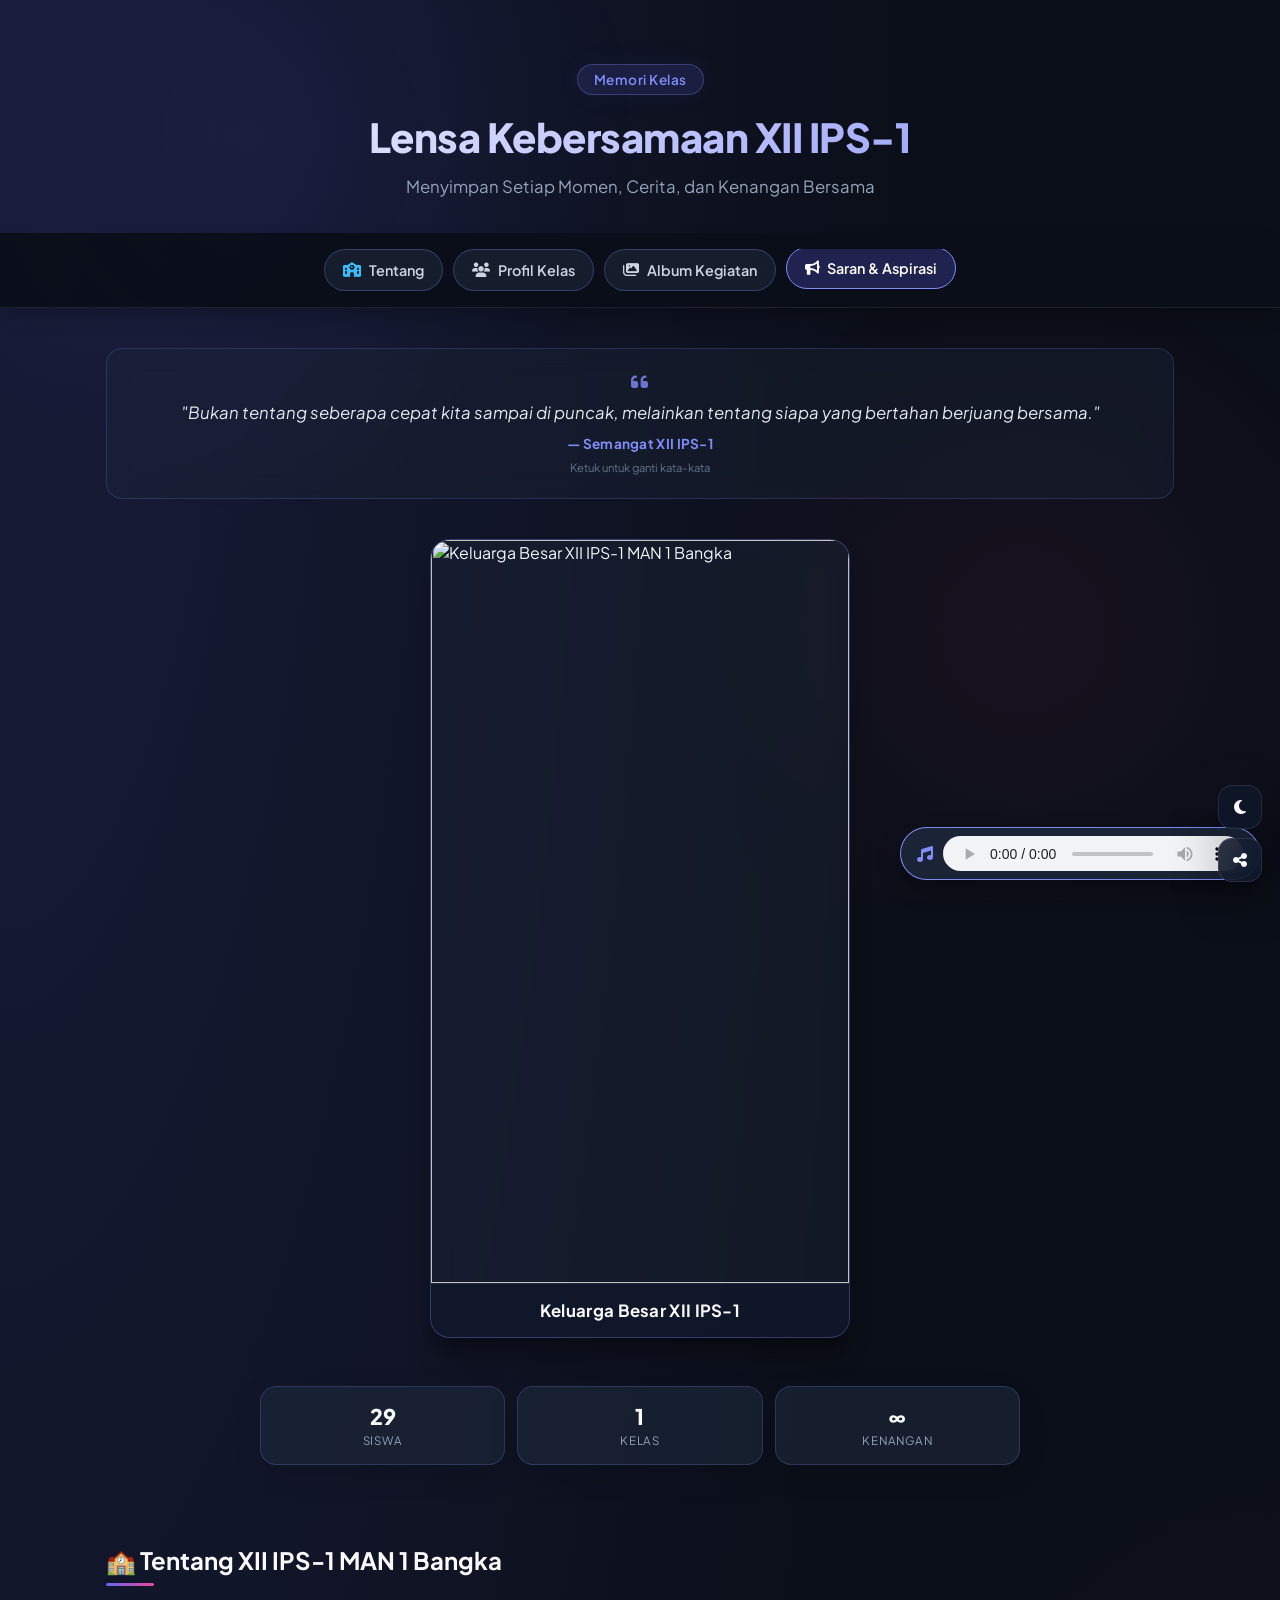
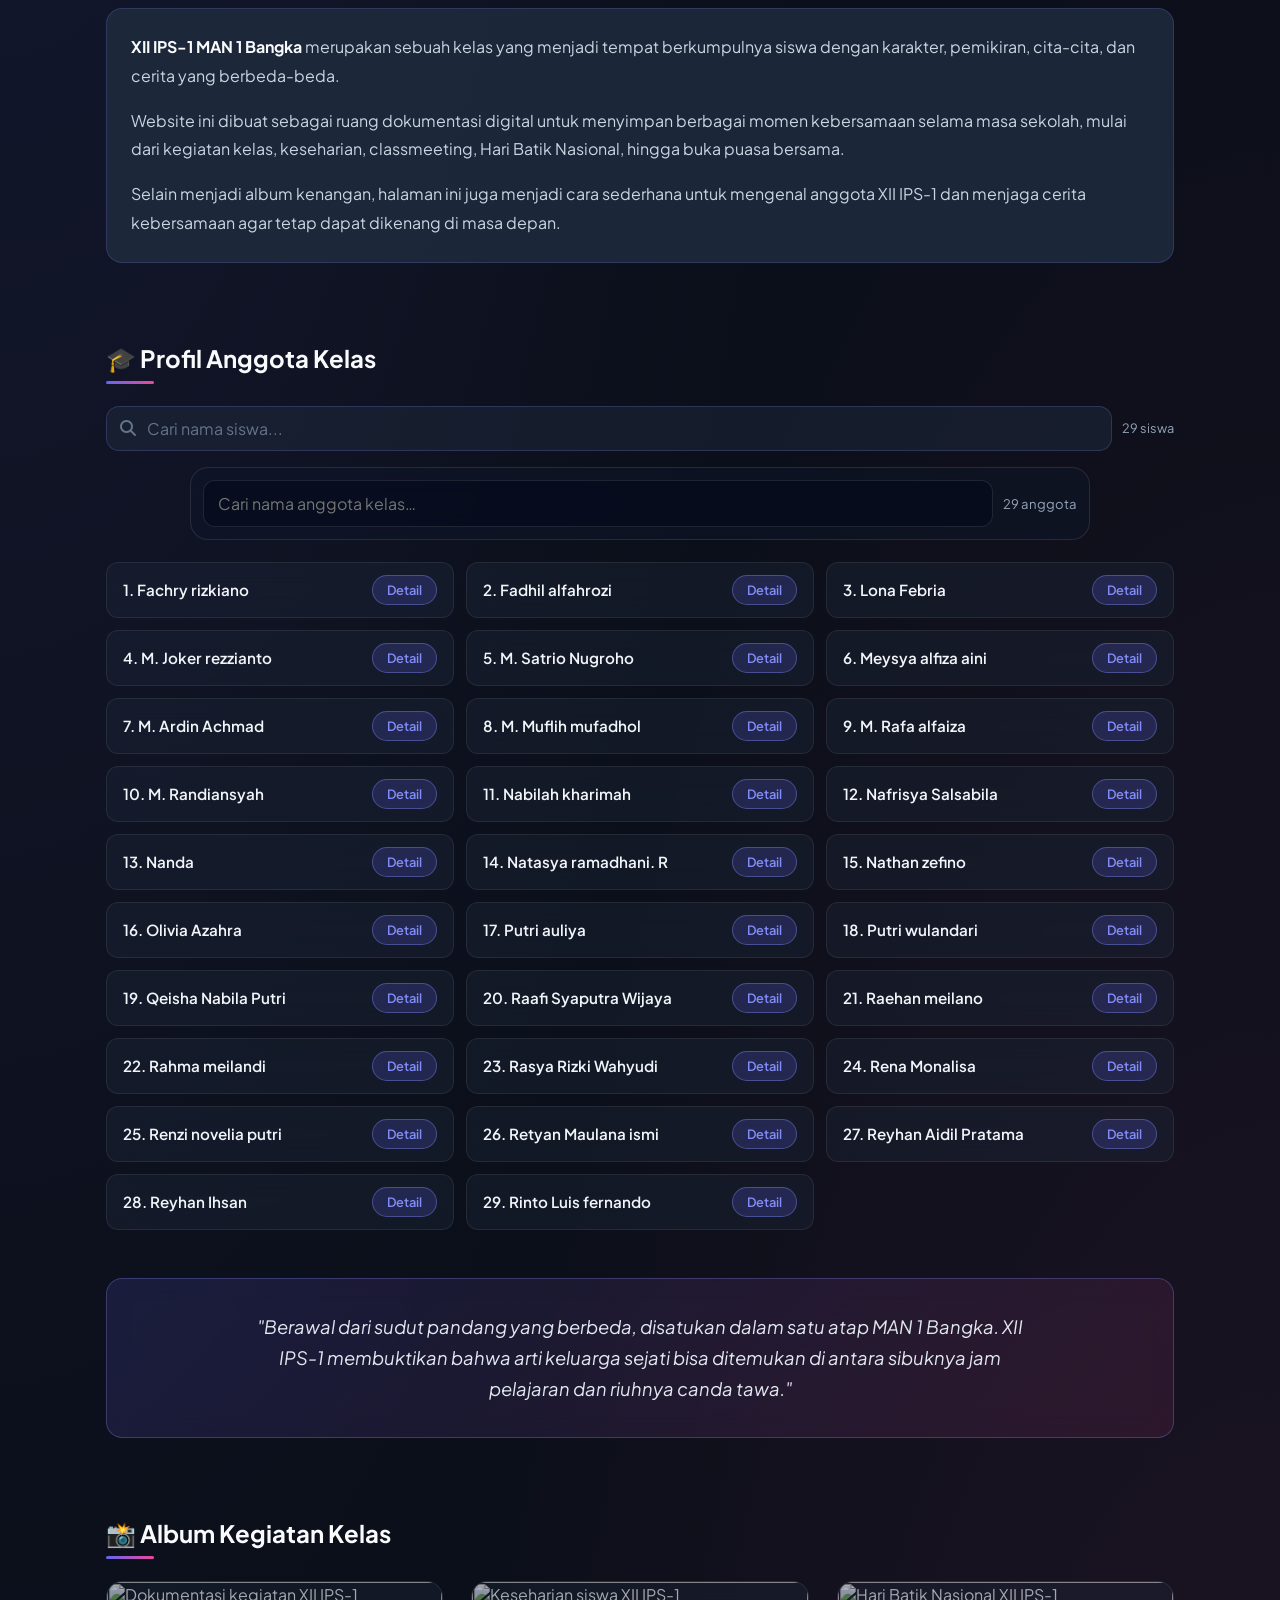
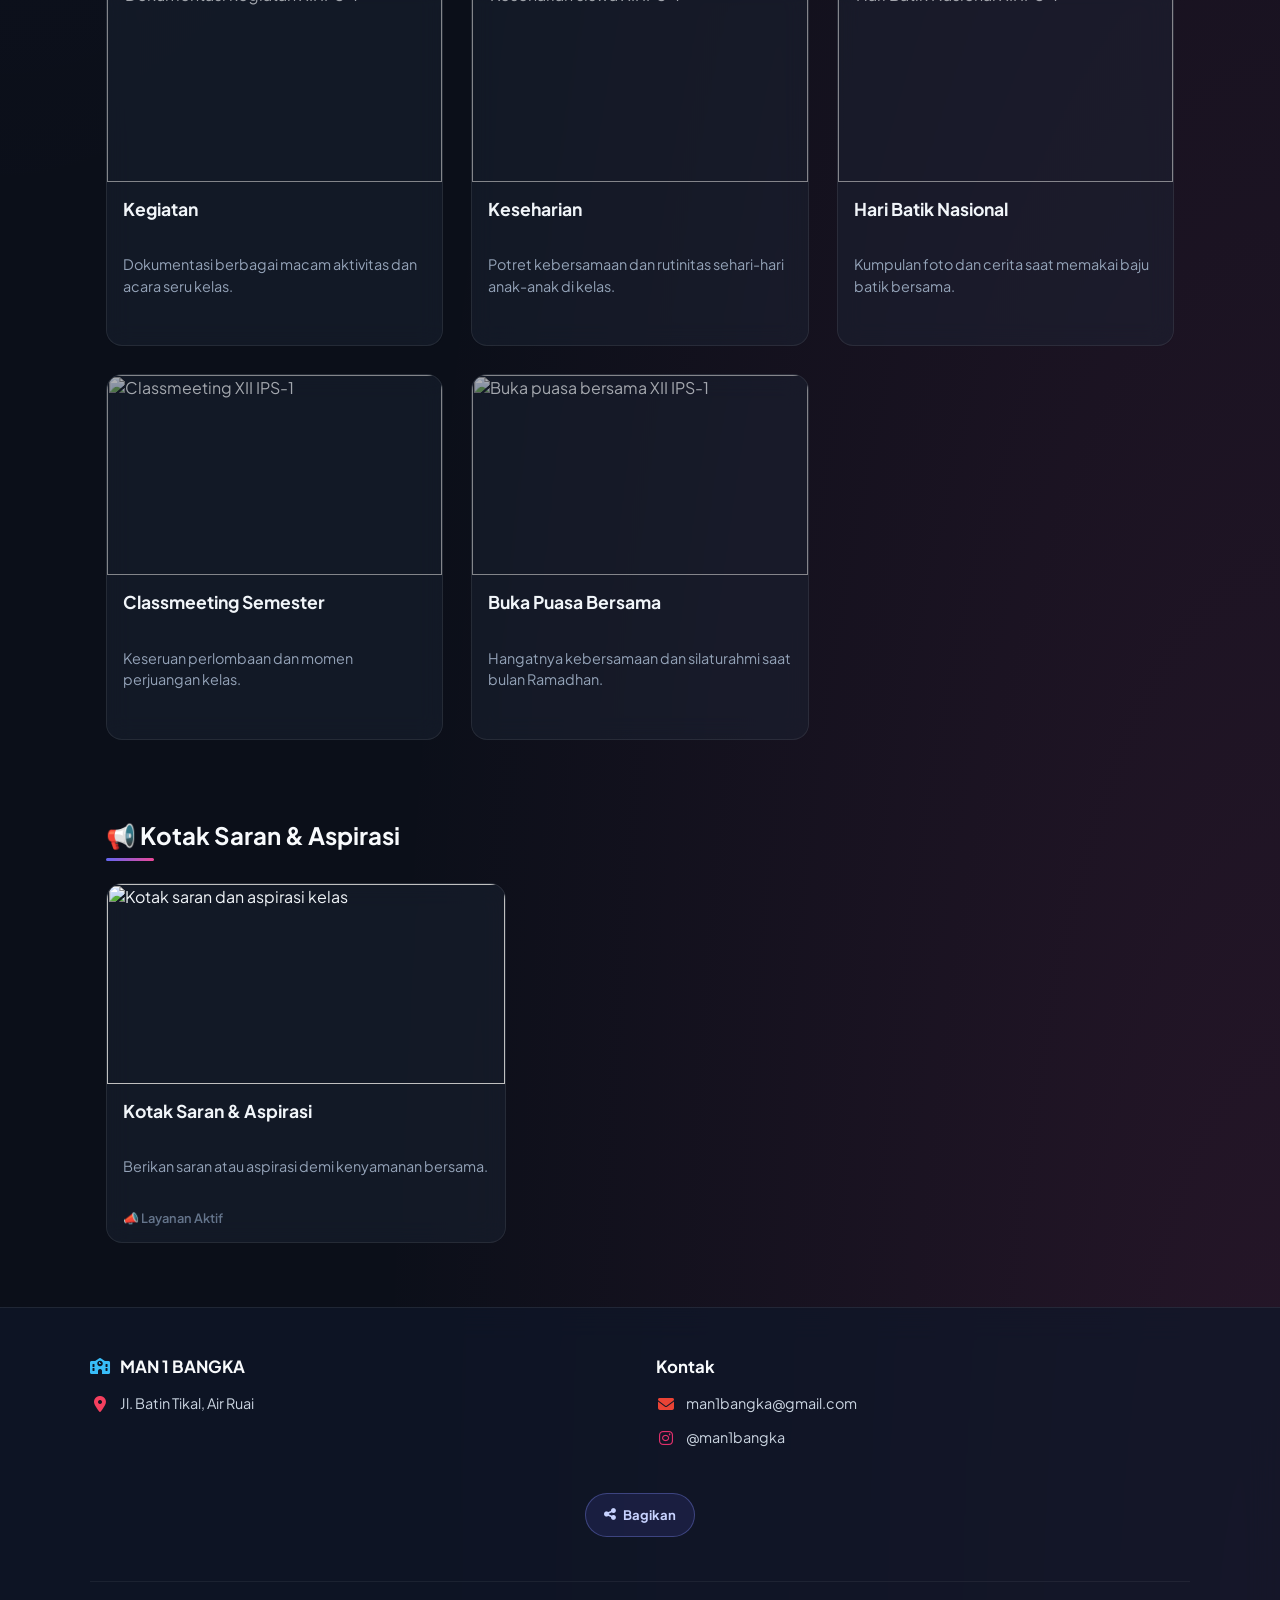
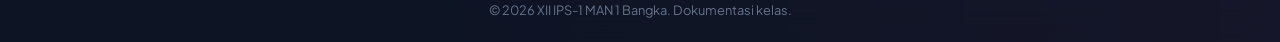
==== index.html @ c02798ed "Add files via upload" ====
<html lang="id">
<head>
    <meta charset="UTF-8">

    <meta name="viewport" content="width=device-width, initial-scale=1.0">

  
<meta name="theme-color" content="#08090d">

    <title>XII IPS-1 MAN 1 Bangka — Lensa Kebersamaan</title>

    <meta name="description" content="Website dokumentasi dan kenangan XII IPS-1 MAN 1 Bangka. Lihat profil anggota kelas, album kegiatan, keseharian, classmeeting, Hari Batik, dan buka bersama.">

    <meta name="robots" content="index, follow, max-image-preview:large, max-snippet:-1, max-video-preview:-1">

    <meta name="theme-color" content="#0b0f19">

    <link rel="canonical" href="https://personlabs.github.io/website-kelas/">

    <!-- Favicon -->
    <link rel="icon" type="image/png" href="favicon.png">

    <!-- Open Graph -->
    <meta property="og:type" content="website">
    <meta property="og:title" content="XII IPS-1 MAN 1 Bangka — Lensa Kebersamaan">
    <meta property="og:description" content="Dokumentasi, profil anggota, kegiatan, dan kenangan XII IPS-1 MAN 1 Bangka.">
    <meta property="og:url" content="https://personlabs.github.io/website-kelas/">
    <meta property="og:image" content="https://personlabs.github.io/website-kelas/keluarga-besar.jpg">
    <meta property="og:image:alt" content="Keluarga Besar XII IPS-1 MAN 1 Bangka">
    <meta property="og:site_name" content="XII IPS-1 MAN 1 Bangka">

    <!-- Twitter / X -->
    <meta name="twitter:card" content="summary_large_image">
    <meta name="twitter:title" content="XII IPS-1 MAN 1 Bangka — Lensa Kebersamaan">
    <meta name="twitter:description" content="Dokumentasi dan kenangan XII IPS-1 MAN 1 Bangka.">
    <meta name="twitter:image" content="https://personlabs.github.io/website-kelas/keluarga-besar.jpg">

    <!-- Google tag (gtag.js) -->
    <script async src="https://www.googletagmanager.com/gtag/js?id=G-8KN5GQ9D0R"></script>
    <script>
        window.dataLayer = window.dataLayer || [];

        function gtag() {
            dataLayer.push(arguments);
        }

        gtag('js', new Date());
        gtag('config', 'G-8KN5GQ9D0R');
    </script>

    <!-- Font -->
    <link rel="preconnect" href="https://fonts.googleapis.com">
    <link rel="preconnect" href="https://fonts.gstatic.com" crossorigin>

    <link
        href="https://fonts.googleapis.com/css2?family=Plus+Jakarta+Sans:wght@400;600;700;800&display=swap"
        rel="stylesheet"
    >

    <!-- Font Awesome -->
    <link
        rel="stylesheet"
        href="https://cdnjs.cloudflare.com/ajax/libs/font-awesome/6.5.1/css/all.min.css"
    >

    <!-- Structured Data -->
    <script type="application/ld+json">
    {
        "@context": "https://schema.org",
        "@type": "WebSite",
        "name": "XII IPS-1 MAN 1 Bangka — Lensa Kebersamaan",
        "url": "https://personlabs.github.io/website-kelas/",
        "description": "Website dokumentasi dan kenangan XII IPS-1 MAN 1 Bangka."
    }
    </script>

    <style>
        /* =========================================================
           RESET
        ========================================================= */

        *,
        *::before,
        *::after {
            box-sizing: border-box;
            margin: 0;
            padding: 0;
        }

        html {
            scroll-behavior: smooth;
        }

        body {
            font-family: "Plus Jakarta Sans", sans-serif;
            background-color: #0b0f19;
            color: #f1f5f9;
            min-height: 100vh;
            display: flex;
            flex-direction: column;

            background-image:
                radial-gradient(
                    at 0% 0%,
                    rgba(99, 102, 241, 0.15) 0px,
                    transparent 50%
                ),
                radial-gradient(
                    at 100% 100%,
                    rgba(236, 72, 153, 0.12) 0px,
                    transparent 50%
                );

     
        }

        body.modal-open {
            overflow: hidden;
        }

        button,
        input,
        textarea,
        select {
            font: inherit;
        }

        button {
            -webkit-tap-highlight-color: transparent;
        }

        img {
            max-width: 100%;
        }

        section,
        #profil,
        #tentang,
        #album,
        #pengaduan {
            scroll-margin-top: 110px;
        }

        /* =========================================================
           ANIMATION
        ========================================================= */

        @keyframes pageFadeIn {
            from {
                opacity: 0;
                transform: translateY(-10px);
            }

            to {
                opacity: 1;
                transform: translateY(0);
            }
        }

        /* =========================================================
           HEADER
        ========================================================= */

        header {
            text-align: center;
            padding: 4rem 1.5rem 2rem;
            position: relative;

            animation:
                pageFadeIn 1s cubic-bezier(0.16, 1, 0.3, 1)
                forwards;
        }

        .header-tag {
            display: inline-block;
            padding: 6px 16px;

            background: rgba(99, 102, 241, 0.15);
            border: 1px solid rgba(129, 140, 248, 0.3);

            color: #818cf8;
            border-radius: 20px;

            font-size: 0.85rem;
            font-weight: 600;

            margin-bottom: 1rem;
            letter-spacing: 0.5px;
        }

        header h1 {
            font-size: clamp(1.8rem, 6vw, 2.5rem);
            font-weight: 800;

            background:
                linear-gradient(
                    135deg,
                    #ffffff 0%,
                    #818cf8 100%
                );

            background-clip: text;
            -webkit-background-clip: text;
            -webkit-text-fill-color: transparent;

            margin-bottom: 0.75rem;
            letter-spacing: -0.5px;
        }

        header p {
            color: #94a3b8;
            font-size: 1.05rem;

            max-width: 600px;
            margin: 0 auto;

            line-height: 1.6;
        }

        /* =========================================================
           NAVIGATION
        ========================================================= */

        .sticky-nav-wrapper {
            position: sticky;
            top: 0;
            z-index: 100;

            background: rgba(11, 15, 25, 0.97);

            padding: 1rem;

            border-bottom:
                1px solid rgba(255, 255, 255, 0.08);

            box-shadow:
                0 10px 20px -5px rgba(0, 0, 0, 0.3);

            margin-bottom: 2.5rem;
        }

        .nav-inner {
            max-width: 1100px;
            margin: 0 auto;

            display: flex;
            justify-content: center;
        }

        .quick-nav {
            display: flex;
            justify-content: center;
            gap: 10px;
            flex-wrap: wrap;
        }

        .nav-pill {
            background: rgba(30, 41, 59, 0.6);

            border:
                1px solid rgba(129, 140, 248, 0.3);

            color: #cbd5e1;

            padding: 8px 18px;

            border-radius: 25px;

            font-size: 0.9rem;
            font-weight: 600;

            text-decoration: none;

            backdrop-filter: blur(10px);

            transition:
                background 0.3s ease,
                border-color 0.3s ease,
                color 0.3s ease,
                transform 0.3s ease;

            display: inline-flex;
            align-items: center;
            gap: 8px;

            cursor: pointer;
        }

        .nav-pill:hover,
        .nav-pill.active {
            background: rgba(99, 102, 241, 0.25);
            border-color: #818cf8;
            color: #ffffff;
            transform: translateY(-2px);
        }

      /* =========================================================
           MAIN
        ========================================================= */

        .container {
            max-width: 1100px;
            margin: 0 auto;

            padding:
                0 1rem 4rem;

            flex-grow: 1;
            width: 100%;
        }

        /* =========================================================
           QUOTE
        ========================================================= */

        .quote-container {
            width: 100%;

            margin:
                0 auto 2.5rem;

            padding:
                1.5rem 2rem;

            background:
                rgba(30, 41, 59, 0.35);

            border:
                1px solid rgba(129, 140, 248, 0.2);

            border-radius: 16px;

            backdrop-filter: blur(12px);

            text-align: center;

            position: relative;

            cursor: pointer;

            user-select: none;

            transition:
                border-color 0.3s ease,
                background 0.3s ease;

            animation:
                pageFadeIn 1.2s
                cubic-bezier(0.16, 1, 0.3, 1)
                forwards;

            color: inherit;

            appearance: none;
            -webkit-appearance: none;

            font-family: inherit;
        }

        .quote-container:hover {
            border-color:
                rgba(129, 140, 248, 0.5);

            background:
                rgba(30, 41, 59, 0.5);
        }

        .quote-container:focus-visible {
            outline:
                2px solid #818cf8;

            outline-offset: 4px;
        }

        .quote-icon {
            color: #818cf8;
            font-size: 1.2rem;
            margin-bottom: 0.5rem;
            opacity: 0.8;
        }

        .quote-text {
            font-size: 1.05rem;
            font-style: italic;
            color: #e2e8f0;

            line-height: 1.6;

            margin-bottom: 0.5rem;

            transition: opacity 0.3s ease;
            opacity: 1;
        }

        .quote-author {
            font-size: 0.85rem;
            font-weight: 700;

            color: #818cf8;

            letter-spacing: 0.3px;

            transition: opacity 0.3s ease;
            opacity: 1;
        }

        .quote-hint {
            font-size: 0.7rem;
            color: #64748b;

            margin-top: 0.5rem;
            display: block;
        }

        /* =========================================================
           HERO PHOTO
        ========================================================= */

        .hero-photo-section {
            max-width: 420px;

            margin:
                0 auto 3rem;

            background:
                rgba(30, 41, 59, 0.4);

            border:
                1px solid rgba(129, 140, 248, 0.3);

            border-radius: 20px;

            overflow: hidden;

            backdrop-filter: blur(12px);

            box-shadow:
                0 20px 25px -5px
                rgba(0, 0, 0, 0.4);

            animation:
                pageFadeIn 1.3s
                cubic-bezier(0.16, 1, 0.3, 1)
                forwards;
        }

        .hero-photo-wrapper {
            width: 100%;
            aspect-ratio: 9 / 16;

            position: relative;
            overflow: hidden;
        }

        .hero-photo-wrapper img {
            width: 100%;
            height: 100%;

            object-fit: cover;

            display: block;

            transition:
                transform 0.5s ease;
        }

        .hero-photo-wrapper:hover img {
            transform: scale(1.03);
        }

        .hero-photo-caption {
            padding: 1rem;

            text-align: center;

            font-size: 1.05rem;
            font-weight: 700;

            color: #f8fafc;

            background:
                rgba(15, 23, 42, 0.6);

            border-top:
                1px solid rgba(255, 255, 255, 0.08);

            letter-spacing: 0.3px;
        }

      /* =========================================================
           SECTION
        ========================================================= */

        .section-space {
            margin-top: 5rem;
        }

        .section-header {
            display: flex;
            align-items: center;
            gap: 12px;

            margin-bottom: 2rem;

            animation:
                pageFadeIn 1.2s
                cubic-bezier(0.16, 1, 0.3, 1)
                forwards;
        }

        .section-title {
            font-size: 1.5rem;
            font-weight: 700;
            color: #f8fafc;
        }

        /* =========================================================
           ABOUT
        ========================================================= */

        .about-card {
            background:
                rgba(30, 41, 59, 0.95);

            border:
                1px solid rgba(129, 140, 248, 0.2);

            border-radius: 16px;

            padding: 1.5rem;

            line-height: 1.8;

            color: #cbd5e1;
        }

        .about-card p + p {
            margin-top: 1rem;
        }

        .about-card strong {
            color: #f8fafc;
        }

        /* =========================================================
           STUDENT LIST
        ========================================================= */

        .students-list-container {
            display: grid;

            grid-template-columns:
                repeat(auto-fit, minmax(280px, 1fr));

            gap: 12px;
        }

        .student-list-item {
            background:
                rgba(30, 41, 59, 0.4);

            border:
                1px solid rgba(255, 255, 255, 0.08);

            border-radius: 12px;

            padding: 12px 16px;

            display: flex;

            align-items: center;

            justify-content: space-between;

            gap: 10px;

            backdrop-filter: blur(12px);

            transition:
                border-color 0.3s ease,
                background 0.3s ease,
                transform 0.3s ease;
        }

        .student-list-item:hover {
            border-color:
                rgba(129, 140, 248, 0.4);

            background:
                rgba(30, 41, 59, 0.6);

            transform: translateY(-1px);
        }

        .student-name {
            font-size: 0.95rem;

            font-weight: 600;

            color: #f1f5f9;

            line-height: 1.4;
        }

        .detail-btn {
            flex-shrink: 0;

            background:
                rgba(99, 102, 241, 0.2);

            border:
                1px solid rgba(129, 140, 248, 0.4);

            color: #818cf8;

            padding: 6px 14px;

            border-radius: 20px;

            font-size: 0.8rem;

            font-weight: 600;

            cursor: pointer;

            transition:
                background 0.2s ease,
                color 0.2s ease,
                transform 0.2s ease;
        }

        .detail-btn:hover {
            background:
                rgba(99, 102, 241, 0.4);

            color: #ffffff;

            transform: translateY(-2px);
        }

        .detail-btn:focus-visible {
            outline:
                2px solid #818cf8;

            outline-offset: 2px;
        }

      /* =========================================================
           CLASS BANNER
        ========================================================= */

        .class-banner {
            margin: 3rem 0;

            padding: 2rem;

            background:
                linear-gradient(
                    135deg,
                    rgba(99, 102, 241, 0.15),
                    rgba(236, 72, 153, 0.1)
                );

            border:
                1px solid rgba(129, 140, 248, 0.3);

            border-radius: 16px;

            text-align: center;

            backdrop-filter: blur(12px);
        }

        .class-banner p {
            font-size: 1.15rem;

            font-style: italic;

            color: #e2e8f0;

            line-height: 1.7;

            max-width: 800px;

            margin: 0 auto;
        }

        /* =========================================================
           GALLERY
        ========================================================= */

        .gallery-grid {
            display: grid;

            grid-template-columns:
                repeat(auto-fit, minmax(260px, 1fr));

            gap: 1.75rem;
        }

        .card-link {
            text-decoration: none;
            color: inherit;
            display: block;
        }

        .card {
            background:
                rgba(30, 41, 59, 0.4);

            border:
                1px solid rgba(255, 255, 255, 0.08);

            border-radius: 16px;

            overflow: hidden;

            backdrop-filter: blur(12px);

            transition:
                transform 0.4s
                cubic-bezier(0.16, 1, 0.3, 1),

                border-color 0.4s ease,

                box-shadow 0.4s ease;

            height: 100%;

            display: flex;
            flex-direction: column;
        }

        .card-link:hover .card {
            transform:
                translateY(-4px)
                scale(1.01);

            border-color:
                rgba(129, 140, 248, 0.5);

            box-shadow:
                0 15px 20px -5px
                rgba(0, 0, 0, 0.4),

                0 8px 10px -6px
                rgba(99, 102, 241, 0.3);
        }

        .img-wrapper {
            position: relative;

            overflow: hidden;

            height: 200px;
        }

        .card img {
            width: 100%;
            height: 100%;

            object-fit: cover;

            display: block;

            transition:
                transform 0.6s
                cubic-bezier(0.16, 1, 0.3, 1);
        }

        .card-link:hover img {
            transform: scale(1.08);
        }

        .card-content {
            padding: 1rem;

            display: flex;
            flex-direction: column;

            flex-grow: 1;
        }

        .card-content h3 {
            font-size: 1.1rem;

            font-weight: 700;

            color: #f1f5f9;

            margin-bottom: 0.4rem;

            transition:
                color 0.3s ease;
        }

        .card-link:hover .card-content h3 {
            color: #818cf8;
        }

        .card-content p {
            font-size: 0.9rem;

            color: #94a3b8;

            line-height: 1.5;

            margin-top: 1.75rem;
     margin-bottom: 2rem;

            flex-grow: 1;
        }

        .date {
            font-size: 0.8rem;

            font-weight: 600;

            color: #64748b;

            display: flex;

            align-items: center;

            gap: 6px;
      }

      /* =========================================================
           SCROLL TOP
        ========================================================= */

        .scroll-top-btn {
            position: fixed;

            bottom: 75px;
            right: 25px;

            z-index: 999;

            background:
                rgba(99, 102, 241, 0.85);

            color: #ffffff;

            border:
                1px solid rgba(129, 140, 248, 0.5);

            width: 45px;
            height: 45px;

            border-radius: 50%;

            display: flex;

            align-items: center;
            justify-content: center;

            font-size: 1rem;

            cursor: pointer;

            box-shadow:
                0 8px 20px -4px
                rgba(0, 0, 0, 0.5);

            backdrop-filter: blur(10px);

            opacity: 0;
            visibility: hidden;

            transition:
                opacity 0.3s ease,
                visibility 0.3s ease,
                transform 0.3s ease,
                background 0.3s ease;
        }

        .scroll-top-btn.show {
            opacity: 1;
            visibility: visible;
        }

        .scroll-top-btn:hover {
            background:
                rgba(99, 102, 241, 1);

            transform:
                translateY(-3px);
        }

        .scroll-top-btn:focus-visible {
            outline:
                2px solid #ffffff;

            outline-offset: 3px;
        }

        /* =========================================================
           AUDIO
        ========================================================= */

        .audio-player {
            position: fixed;

            bottom: 20px;
            right: 20px;

            z-index: 1000;

            background:
                rgba(30, 41, 59, 0.85);

            border:
                1px solid rgba(129, 140, 248, 0.97);


            border-radius: 30px;

            padding: 8px 16px;

            box-shadow:
                0 10px 25px -5px
                rgba(0, 0, 0, 0.5);

            display: flex;

            align-items: center;

            gap: 10px;
        }

        .audio-player audio {
            height: 35px;
            outline: none;
        }

      /* =========================================================
           FOOTER
        ========================================================= */

        footer {
            margin-top: auto;

            background:
                rgba(15, 23, 42, 0.7);

            border-top:
                1px solid rgba(255, 255, 255, 0.08);

            backdrop-filter: blur(16px);

            padding:
                3rem 1.5rem 1.5rem;

            color: #94a3b8;
        }

        .footer-container {
            max-width: 1100px;

            margin: 0 auto;

            display: grid;

            grid-template-columns:
                repeat(auto-fit, minmax(250px, 1fr));

            gap: 2rem;
        }

        .footer-column {
            display: flex;

            flex-direction: column;

            gap: 0.8rem;
        }

        .footer-column h4 {
            font-size: 1.05rem;

            font-weight: 700;

            color: #f8fafc;

            display: flex;

            align-items: center;

            gap: 10px;

            margin-bottom: 0.2rem;
        }

        .footer-column p,
        .footer-column a {
            font-size: 0.9rem;

            color: #cbd5e1;

            display: flex;

            align-items: center;

            gap: 10px;

            line-height: 1.5;

            text-decoration: none;

            transition:
                color 0.2s ease,
                transform 0.2s ease;
        }

        .footer-column a:hover {
            color: #818cf8;

            transform:
                translateX(3px);
        }

        .footer-column i {
            font-size: 1rem;

            width: 20px;

            text-align: center;

            flex-shrink: 0;
        }

        .fa-school {
            color: #38bdf8;
        }

        .fa-location-dot {
            color: #f43f5e;
        }

        .fa-envelope {
            color: #ea4335;
        }

        .fa-instagram {
            color: #e1306c;
        }

        .copyright {
            font-size: 0.8rem;

            color: #64748b;

            border-top:
                1px solid rgba(255, 255, 255, 0.06);

            max-width: 1100px;

            margin:
                0 auto;

            /* Jarak dari tombol Bagikan */
            padding-top: 1.25rem;

            text-align: center;
          }

      /* =========================================================
           MODAL
        ========================================================= */

        .modal-overlay {
            position: fixed;

            inset: 0;

            width: 100%;
            height: 100%;

            background:
                rgba(11, 15, 25, 0.8);

            backdrop-filter: blur(8px);

            display: flex;

            align-items: center;
            justify-content: center;

            z-index: 2000;

            opacity: 0;
            visibility: hidden;

            transition:
                opacity 0.3s ease,
                visibility 0.3s ease;

            padding: 1rem;
        }

        .modal-overlay.active {
            opacity: 1;
            visibility: visible;
        }

        .modal-card {
            background: #1e293b;

            border:
                1px solid rgba(129, 140, 248, 0.3);

            border-radius: 20px;

            width: 100%;

            max-width: 400px;
            max-height: 90vh;

            overflow-y: auto;

            box-shadow:
                0 20px 25px -5px
                rgba(0, 0, 0, 0.5);

            transform: scale(0.9);

            transition:
                transform 0.3s
                cubic-bezier(0.16, 1, 0.3, 1);
        }

        .modal-overlay.active .modal-card {
            transform: scale(1);
        }

        .modal-img-wrapper {
            width: 100%;

            aspect-ratio: 1 / 1;

            position: relative;

            overflow: hidden;
        }

        .modal-img-wrapper img {
            width: 100%;
            height: 100%;

            object-fit: cover;

            display: block;
        }

        .modal-close-btn {
            position: absolute;

            top: 15px;
            right: 15px;

            background:
                rgba(15, 23, 42, 0.7);

            border: none;

            color: #ffffff;

            width: 32px;
            height: 32px;

            border-radius: 50%;

            display: flex;

            align-items: center;
            justify-content: center;

            cursor: pointer;

            backdrop-filter: blur(5px);

            transition:
                background 0.2s ease;
        }

        .modal-close-btn:hover {
            background:
                rgba(239, 68, 68, 0.8);
        }

        .modal-close-btn:focus-visible {
            outline:
                2px solid #ffffff;

            outline-offset: 3px;
        }

        .modal-body {
            padding: 1.5rem;
        }

        .modal-body h3 {
            font-size: 1.3rem;

            font-weight: 700;

            color: #f8fafc;

            margin-bottom: 0.75rem;
        }

        .modal-info {
            font-size: 0.9rem;

            color: #cbd5e1;

            margin-bottom: 0.5rem;

            display: flex;

            align-items: center;

            gap: 8px;

            line-height: 1.5;
        }

        .modal-info i {
            color: #818cf8;

            width: 16px;
        }

        .modal-motivation {
            font-size: 0.9rem;

            font-style: italic;

            color: #94a3b8;

            margin-top: 1rem;

            padding-top: 1rem;

            border-top:
                1px dashed
                rgba(255, 255, 255, 0.1);

            line-height: 1.5;
          }

      /* =========================================================
           MOBILE
        ========================================================= */

        @media (max-width: 640px) {

            header {
                padding-top: 3rem;
            }

            header p {
                font-size: 0.95rem;
            }

            .sticky-nav-wrapper {
                padding: 0.75rem;
            }

            .nav-inner {
                justify-content: flex-start;
                overflow-x: auto;
                padding-left: 2px;
                padding-right: 2px;
                -webkit-overflow-scrolling: touch;
            }

            .quick-nav {
                gap: 7px;
                justify-content: flex-start;
                flex-wrap: nowrap;
            }

            .nav-pill {
                font-size: 0.78rem;

                padding:
                    7px 11px;
            }

            .quote-container {
                padding:
                    1.25rem 1rem;
            }

            .quote-text {
                font-size: 0.95rem;
            }

            .students-list-container {
                grid-template-columns: 1fr;
            }

            .gallery-grid {
                grid-template-columns: 1fr;
            }

            .class-banner {
                padding: 1.5rem;
            }

            .class-banner p {
                font-size: 1rem;
            }

            .audio-player {
                bottom: 10px;

                right: 10px;
                left: 10px;

                justify-content: center;

                padding:
                    7px 10px;
            }

            .audio-player audio {
                width: 100%;
                max-width: 330px;
            }

            .scroll-top-btn {
                bottom: 70px;
                right: 15px;
            }

            .modal-card {
                max-height: 92vh;
            }
        }

      /* =========================================================
           REDUCED MOTION
        ========================================================= */

        @media (prefers-reduced-motion: reduce) {

            html {
                scroll-behavior: auto;
            }

            *,
            *::before,
            *::after {
                animation-duration: 0.01ms !important;
                animation-iteration-count: 1 !important;
                transition-duration: 0.01ms !important;
            }
        }

      
/* OPTIMASI PERFORMA HP */
@media (max-width: 768px) {
    .sticky-nav-wrapper,
    .nav-pill,
    .quote-container,
    .hero-photo-section,
    .student-list-item,
    .card,
    .audio-player,
    footer {
        -webkit-backdrop-filter: none;
        backdrop-filter: none;
    }

    .sticky-nav-wrapper {
        background: rgba(11, 15, 25, 0.97);
    }

    .nav-pill {
        background: rgba(30, 41, 59, 0.95);
    }

    .quote-container,
    .hero-photo-section,
    .student-list-item,
    .card {
        background: rgba(30, 41, 59, 0.88);
    }

    .audio-player {
        background: rgba(30, 41, 59, 0.97);
    }

    footer {
        background: rgba(15, 23, 42, 0.97);
    }
}

/* Nonaktifkan gerakan hover pada layar sentuh */
@media (hover: none) {
    .card-link:hover .card,
    .card-link:hover img,
    .hero-photo-wrapper:hover img,
    .student-list-item:hover,
    .detail-btn:hover,
    .nav-pill:hover {
        transform: none;
    }
}

      


/* =========================================================
   V2 PREMIUM ENHANCEMENTS
========================================================= */
:root {
  --accent: #818cf8;
  --accent-strong: #6366f1;
  --glass: rgba(30, 41, 59, 0.62);
  --border-soft: rgba(129, 140, 248, 0.22);
}

html { scroll-padding-top: 105px; }

body::before {
  content: "";
  position: fixed;
  inset: 0;
  pointer-events: none;
  z-index: -1;
  background:
    radial-gradient(circle at 20% 15%, rgba(99,102,241,.08), transparent 30%),
    radial-gradient(circle at 80% 70%, rgba(236,72,153,.06), transparent 30%);
}

#readingProgress {
  position: fixed;
  top: 0;
  left: 0;
  width: 0;
  height: 3px;
  z-index: 1000000;
  background: linear-gradient(90deg, #6366f1, #818cf8, #ec4899);
  box-shadow: 0 0 14px rgba(129,140,248,.75);
  transition: width .08s linear;
}

.header-tag {
  box-shadow: 0 0 25px rgba(99,102,241,.08);
}

.nav-inner { overflow-x: auto; scrollbar-width: none; }
.nav-inner::-webkit-scrollbar { display: none; }
.quick-nav { min-width: max-content; }

.section-header {
  position: relative;
}
.section-header::after {
  content: "";
  height: 3px;
  width: 48px;
  border-radius: 99px;
  background: linear-gradient(90deg, #6366f1, #ec4899);
  position: absolute;
  left: 0;
  bottom: -10px;
}

/* Statistik kelas */
.class-stats {
  display: grid;
  grid-template-columns: repeat(3, 1fr);
  gap: 12px;
  margin: 0 auto 2.5rem;
  max-width: 760px;
}
.stat-card {
  padding: 1rem .8rem;
  text-align: center;
  border: 1px solid var(--border-soft);
  border-radius: 16px;
  background: var(--glass);
  box-shadow: 0 10px 30px rgba(0,0,0,.12);
}
.stat-number {
  display: block;
  font-size: 1.35rem;
  font-weight: 800;
  color: #f8fafc;
}
.stat-label {
  display: block;
  margin-top: 3px;
  font-size: .72rem;
  color: #94a3b8;
  text-transform: uppercase;
  letter-spacing: .8px;
}

/* Pencarian anggota */
.student-tools {
  display: flex;
  gap: 10px;
  margin-bottom: 1rem;
  align-items: center;
  flex-wrap: wrap;
}
.student-search-wrap {
  flex: 1 1 260px;
  position: relative;
}
.student-search-wrap i {
  position: absolute;
  left: 14px;
  top: 50%;
  transform: translateY(-50%);
  color: #64748b;
  pointer-events: none;
}
#studentSearch {
  width: 100%;
  border: 1px solid rgba(129,140,248,.22);
  background: rgba(30,41,59,.55);
  color: #f8fafc;
  border-radius: 13px;
  padding: 11px 14px 11px 40px;
  outline: none;
  transition: border-color .2s, box-shadow .2s, background .2s;
}
#studentSearch::placeholder { color: #64748b; }
#studentSearch:focus {
  border-color: #818cf8;
  box-shadow: 0 0 0 3px rgba(129,140,248,.12);
  background: rgba(30,41,59,.75);
}
.student-result-count {
  color: #94a3b8;
  font-size: .8rem;
  white-space: nowrap;
}
.student-empty {
  display: none;
  grid-column: 1 / -1;
  text-align: center;
  padding: 2rem 1rem;
  color: #94a3b8;
  border: 1px dashed rgba(129,140,248,.25);
  border-radius: 14px;
}
.student-list-item.search-hidden { display: none; }

/* Tombol Bagikan */
.share-site-wrap {
  display: flex;
  justify-content: center;
  align-items: center;
  width: 100%;
  margin: 2.75rem auto 2.75rem;
  padding: 0 1rem;
}

.share-site-btn {
  min-height: 44px;
  padding: 9px 18px;
  border: 1px solid rgba(129,140,248,.35);
  border-radius: 999px;
  background: rgba(99,102,241,.13);
  color: #c7d2fe;
  cursor: pointer;
  font: inherit;
  font-size: .82rem;
  font-weight: 700;
  display: inline-flex;
  align-items: center;
  justify-content: center;
  gap: 8px;
  transition: transform .2s ease, background .2s ease, border-color .2s ease;
}
.share-site-btn:hover {
  transform: translateY(-2px);
  background: rgba(99,102,241,.25);
  border-color: rgba(129,140,248,.55);
}
.share-site-btn:focus-visible {
  outline: 2px solid #818cf8;
  outline-offset: 3px;
}
@media (max-width: 640px) {
  .share-site-wrap {
    margin-top: 2.5rem;
    margin-bottom: 2.5rem;
    padding: 0 1.25rem;
  }
  .share-site-btn {
    width: min(100%, 220px);
  }
}

/* Reveal animation */
.reveal-on-scroll {
  opacity: 0;
  transform: translateY(18px);
  transition: opacity .65s ease, transform .65s ease;
}
.reveal-on-scroll.revealed { opacity: 1; transform: none; }

@media (max-width: 640px) {
  .class-stats { gap: 8px; }
  .stat-card { padding: .85rem .5rem; }
  .stat-number { font-size: 1.1rem; }
  .stat-label { font-size: .62rem; }
  .student-tools { align-items: stretch; }
  .student-result-count { width: 100%; }
}

@media (prefers-reduced-motion: reduce) {
  .reveal-on-scroll { opacity: 1; transform: none; transition: none; }
}

    .image-load-error {
  opacity: .65;
  filter: grayscale(.35);
}

</style>

  
<!-- SPLASH SCREEN XII IPS-1 -->
<style>
  #classSplash {
    position: fixed;
    inset: 0;
    z-index: 999999;
    display: flex;
    align-items: center;
    justify-content: center;
    flex-direction: column;
    overflow: hidden;
    background:
      radial-gradient(ellipse at center,
        rgba(115, 55, 190, 0.20) 0%,
        transparent 55%),
      #08090d;
    color: #fff;
    opacity: 1;
    visibility: visible;
    transition:
      opacity 0.75s ease,
      visibility 0.75s ease;
  }

  #classSplash.splash-hidden {
    opacity: 0;
    visibility: hidden;
    pointer-events: none;
  }

  #classSplash .splash-glow {
    position: absolute;
    width: 230px;
    height: 230px;
    border-radius: 50%;
    background: #8b45ff;
    filter: blur(100px);
    opacity: 0.25;
    animation: splashGlow 2.4s ease-in-out infinite alternate;
  }

  #classSplash .splash-content {
    position: relative;
    z-index: 1;
    display: flex;
    flex-direction: column;
    align-items: center;
    padding: 24px;
    text-align: center;
  }

  #classSplash .splash-logo {
    width: 112px;
    height: 112px;
    object-fit: contain;
    border-radius: 26px;
    opacity: 0;
    transform: scale(0.78);
    filter: drop-shadow(0 0 0 rgba(153, 83, 255, 0));
    animation: splashLogoIn 0.9s ease-out 0.15s forwards;
  }

  #classSplash .splash-title {
    margin: 28px 0 0;
    font-size: clamp(21px, 6vw, 28px);
    font-weight: 800;
    letter-spacing: 2px;
    opacity: 0;
    transform: translateY(12px);
    animation: splashTextIn 0.7s ease-out 0.65s forwards;
  }

  #classSplash .splash-subtitle {
    margin-top: 10px;
    font-size: 12px;
    letter-spacing: 2.5px;
    color: #bba2e8;
    opacity: 0;
    transform: translateY(10px);
    animation: splashTextIn 0.7s ease-out 0.95s forwards;
  }

  #classSplash .splash-line {
    width: 0;
    height: 2px;
    margin-top: 26px;
    border-radius: 10px;
    background: linear-gradient(90deg, #7138d5, #d8b8ff);
    box-shadow: 0 0 12px #914cff;
    animation: splashLineIn 0.65s ease-out 1.15s forwards;
  }

  #classSplash .splash-footer {
    position: absolute;
    bottom: 35px;
    font-size: 10px;
    letter-spacing: 2px;
    color: #777181;
    opacity: 0;
    animation: splashTextIn 0.7s ease-out 1.3s forwards;
  }

  @keyframes splashLogoIn {
    to {
      opacity: 1;
      transform: scale(1);
      filter: drop-shadow(0 0 24px rgba(153, 83, 255, 0.65));
    }
  }

  @keyframes splashTextIn {
    to {
      opacity: 1;
      transform: translateY(0);
    }
  }

  @keyframes splashGlow {
    from { transform: scale(0.85); opacity: 0.16; }
    to   { transform: scale(1.15); opacity: 0.34; }
  }

  @keyframes splashLineIn {
    to { width: 100px; }
  }

  @media (prefers-reduced-motion: reduce) {
    #classSplash *,
    #classSplash {
      animation-duration: 0.01ms !important;
      animation-delay: 0ms !important;
      transition-duration: 0.01ms !important;
    }
  }

/* V3 — mobile navigation, accessibility & polish */
html { scroll-behavior: smooth; }
body { overflow-x: hidden; }
.nav-inner { width: 100%; overflow-x: auto; scrollbar-width: none; -webkit-overflow-scrolling: touch; }
.nav-inner::-webkit-scrollbar { display: none; }
.quick-nav { width: max-content; min-width: 100%; flex-wrap: nowrap; justify-content: center; padding: 0 4px; }
.nav-pill { flex: 0 0 auto; white-space: nowrap; min-height: 42px; }
section[id] { scroll-margin-top: 92px; }
@media (max-width: 700px) {
  .sticky-nav-wrapper { padding: .65rem .35rem; }
  .nav-inner { justify-content: flex-start; }
  .quick-nav { min-width: max-content; justify-content: flex-start; padding: 0 .25rem; }
  .nav-pill { padding: 9px 14px; font-size: .82rem; }
  .class-stats { grid-template-columns: repeat(3, minmax(0,1fr)); }
  .stat-card { min-width: 0; }
}
@media (prefers-reduced-motion: reduce) {
  html { scroll-behavior: auto; }
}
</style>

  

<style>
  a:focus-visible, button:focus-visible, input:focus-visible {
    outline: 2px solid #a5b4fc;
    outline-offset: 3px;
  }
  .audio-player { max-width: calc(100vw - 20px); }
  @media (max-width: 640px) {
    .audio-player { left: 10px; right: 10px; width: auto; }
  }
</style>
<style>
/* ===== UI ENHANCEMENT v2 — tetap 100% di dalam file HTML ===== */
:root{
  --ui-bg:#0b0f19;--ui-surface:rgba(15,23,42,.78);--ui-surface-2:rgba(30,41,59,.62);
  --ui-border:rgba(255,255,255,.10);--ui-text:#f8fafc;--ui-muted:#94a3b8;
  --ui-primary:#818cf8;--ui-primary-2:#6366f1;--ui-shadow:0 18px 50px rgba(0,0,0,.28);
}
html{scroll-behavior:smooth;scroll-padding-top:90px}
body{transition:background-color .3s ease,color .3s ease}
::selection{background:rgba(129,140,248,.35);color:#fff}
button,a,input,textarea,select{font:inherit}
a:focus-visible,button:focus-visible,input:focus-visible,textarea:focus-visible,select:focus-visible{
 outline:3px solid rgba(129,140,248,.45);outline-offset:3px
}
.ui-progress{position:fixed;inset:0 0 auto 0;height:3px;width:0;background:linear-gradient(90deg,#6366f1,#a78bfa,#ec4899);z-index:99999;box-shadow:0 0 12px rgba(129,140,248,.45)}
.ui-tools{position:fixed;right:18px;bottom:18px;display:flex;flex-direction:column;gap:9px;z-index:9990}
.ui-tool{
 width:44px;height:44px;border:1px solid var(--ui-border);border-radius:14px;
 background:rgba(15,23,42,.86);color:var(--ui-text);backdrop-filter:blur(14px);
 display:grid;place-items:center;cursor:pointer;box-shadow:var(--ui-shadow);
 transition:transform .2s ease,background .2s ease,border-color .2s ease
}
.ui-tool:hover{transform:translateY(-3px);border-color:rgba(129,140,248,.55);background:rgba(30,41,59,.95)}
.ui-tool[hidden]{display:none}
.ui-toast{
 position:fixed;left:50%;bottom:24px;transform:translate(-50%,20px);opacity:0;pointer-events:none;
 padding:11px 16px;border:1px solid var(--ui-border);border-radius:12px;background:rgba(15,23,42,.94);
 color:#fff;backdrop-filter:blur(12px);z-index:10000;transition:.25s ease;font-size:.88rem;box-shadow:var(--ui-shadow)
}
.ui-toast.show{opacity:1;transform:translate(-50%,0)}
.ui-toolbar{
 max-width:900px;margin:0 auto 22px;padding:12px;display:flex;gap:10px;align-items:center;flex-wrap:wrap;
 background:rgba(15,23,42,.48);border:1px solid var(--ui-border);border-radius:18px;backdrop-filter:blur(14px)
}
.ui-search{
 flex:1;min-width:220px;border:1px solid var(--ui-border)!important;border-radius:12px!important;
 background:rgba(2,6,23,.45)!important;color:#fff!important;padding:12px 14px!important
}
.ui-count{font-size:.82rem;color:var(--ui-muted);white-space:nowrap}
.ui-empty{display:none;text-align:center;padding:40px 20px;color:var(--ui-muted);border:1px dashed var(--ui-border);border-radius:18px}
.ui-empty.show{display:block}
.photo-item.ui-hidden,.student-list-item.ui-hidden{display:none!important}
body.ui-light{
 --ui-bg:#f5f7fb;--ui-surface:rgba(255,255,255,.84);--ui-surface-2:rgba(255,255,255,.76);
 --ui-border:rgba(15,23,42,.10);--ui-text:#111827;--ui-muted:#64748b;
 background:#f5f7fb!important;color:#111827!important;
 background-image:radial-gradient(at 0% 0%,rgba(99,102,241,.10) 0,transparent 50%),radial-gradient(at 100% 100%,rgba(236,72,153,.08) 0,transparent 50%)!important
}
body.ui-light .ui-tool{background:rgba(255,255,255,.9);color:#111827}
body.ui-light .ui-toast{background:rgba(255,255,255,.96);color:#111827}
body.ui-light .ui-toolbar{background:rgba(255,255,255,.7)}
@media(max-width:600px){
 .ui-tools{right:12px;bottom:12px}.ui-tool{width:42px;height:42px}
 .ui-toolbar{margin-left:12px;margin-right:12px;border-radius:15px}
 .ui-search{min-width:100%}
}
@media(prefers-reduced-motion:reduce){
 *,*::before,*::after{scroll-behavior:auto!important;animation-duration:.01ms!important;transition-duration:.01ms!important}
}
</style>
</head>

<body>


<!-- SPLASH SCREEN XII IPS-1 -->
<div id="classSplash" role="status" aria-label="Memuat aplikasi">
  <div class="splash-glow"></div>

  <div class="splash-content">
    <img
      class="splash-logo"
      src="icon-512.png"
      alt="Logo XII IPS-1"
    />

    <h1 class="splash-title">XII IPS-1</h1>

    <p class="splash-subtitle">
      MAN 1 BANGKA
    </p>

    <div class="splash-line"></div>
  </div>

  <div class="splash-footer">
    LENSA KEBERSAMAAN
  </div>
</div>

  
    <!-- =========================================================
         HEADER
    ========================================================= -->

    <header id="topHeader">

        <span class="header-tag">
            Memori Kelas
        </span>

        <h1>
            Lensa Kebersamaan XII IPS-1
        </h1>

        <p>
            Menyimpan Setiap Momen, Cerita, dan Kenangan Bersama
        </p>

    </header>


    <!-- =========================================================
         NAVIGATION
    ========================================================= -->

    <div class="sticky-nav-wrapper">

        <nav
            class="nav-inner"
            aria-label="Navigasi utama"
        >

            <div class="quick-nav">

                <a
                    href="#tentang"
                    class="nav-pill"
                >
                    <i class="fa-solid fa-school"></i>
                    Tentang
                </a>

                <a
                    href="#profil"
                    class="nav-pill"
                >
                    <i class="fa-solid fa-users"></i>
                    Profil Kelas
                </a>

                <a
                    href="#album"
                    class="nav-pill"
                >
                    <i class="fa-solid fa-images"></i>
                    Album Kegiatan
                </a>

                <a
                    href="#pengaduan"
                    class="nav-pill"
                >
                    <i class="fa-solid fa-bullhorn"></i>
                    Saran & Aspirasi
                </a>

            </div>

        </nav>

    </div>

      <!-- =========================================================
         MAIN
    ========================================================= -->

    <main class="container">

        <!-- QUOTE -->

        <button
            type="button"
            class="quote-container"
            id="quoteBox"
            aria-label="Ketuk untuk mengganti kata-kata motivasi"
        >

            <div class="quote-icon">
                <i class="fa-solid fa-quote-left"></i>
            </div>

            <p
                class="quote-text"
                id="quoteText"
                aria-live="polite"
            >
                "Memuat kata-kata..."
            </p>

            <span
                class="quote-author"
                id="quoteAuthor"
            >
                — XII IPS-1
            </span>

            <span class="quote-hint">
                Ketuk untuk ganti kata-kata
            </span>

        </button>


        <!-- HERO PHOTO -->

        <div class="hero-photo-section">

            <div class="hero-photo-wrapper">

                <img
                    src="keluarga-besar.jpg"
                    alt="Keluarga Besar XII IPS-1 MAN 1 Bangka"
                    loading="eager"
                    fetchpriority="high"
                    decoding="async"
                    data-fallback="https://images.unsplash.com/photo-1523240795612-9a054b0db644?auto=format&fit=crop&w=800&q=80"
                >

            </div>

            <div class="hero-photo-caption">
                Keluarga Besar XII IPS-1
            </div>

        </div>

      
           <!-- =====================================================
             TENTANG KELAS
        ====================================================== -->

        <section
            id="tentang"
            class="section-space"
        >

            <div class="section-header">

                <h2 class="section-title">
                    🏫 Tentang XII IPS-1 MAN 1 Bangka
                </h2>

            </div>

            <div class="about-card">

                <p>
                    <strong>XII IPS-1 MAN 1 Bangka</strong>
                    merupakan sebuah kelas yang menjadi tempat
                    berkumpulnya siswa dengan karakter, pemikiran,
                    cita-cita, dan cerita yang berbeda-beda.
                </p>

                <p>
                    Website ini dibuat sebagai ruang dokumentasi
                    digital untuk menyimpan berbagai momen
                    kebersamaan selama masa sekolah, mulai dari
                    kegiatan kelas, keseharian, classmeeting,
                    Hari Batik Nasional, hingga buka puasa bersama.
                </p>

                <p>
                    Selain menjadi album kenangan, halaman ini juga
                    menjadi cara sederhana untuk mengenal anggota
                    XII IPS-1 dan menjaga cerita kebersamaan agar
                    tetap dapat dikenang di masa depan.
                </p>

            </div>

        </section>

            <!-- =====================================================
             PROFIL ANGGOTA
        ====================================================== -->

        <section
            id="profil"
            class="section-space"
        >

            <div class="section-header">

                <h2 class="section-title">
                    🎓 Profil Anggota Kelas
                </h2>

            </div>


            <div class="students-list-container">

                <div class="student-list-item">
                    <span class="student-name">1. Fachry rizkiano</span>
                    <button type="button" class="detail-btn" data-student-index="0">Detail</button>
                </div>

                <div class="student-list-item">
                    <span class="student-name">2. Fadhil alfahrozi</span>
                    <button type="button" class="detail-btn" data-student-index="1">Detail</button>
                </div>

                <div class="student-list-item">
                    <span class="student-name">3. Lona Febria</span>
                    <button type="button" class="detail-btn" data-student-index="2">Detail</button>
                </div>

                <div class="student-list-item">
                    <span class="student-name">4. M. Joker rezzianto</span>
                    <button type="button" class="detail-btn" data-student-index="3">Detail</button>
                </div>

                <div class="student-list-item">
                    <span class="student-name">5. M. Satrio Nugroho</span>
                    <button type="button" class="detail-btn" data-student-index="4">Detail</button>
                </div>

                <div class="student-list-item">
                    <span class="student-name">6. Meysya alfiza aini</span>
                    <button type="button" class="detail-btn" data-student-index="5">Detail</button>
                </div>

                <div class="student-list-item">
                    <span class="student-name">7. M. Ardin Achmad</span>
                    <button type="button" class="detail-btn" data-student-index="6">Detail</button>
                </div>

                <div class="student-list-item">
                    <span class="student-name">8. M. Muflih mufadhol</span>
                    <button type="button" class="detail-btn" data-student-index="7">Detail</button>
                </div>

                <div class="student-list-item">
                    <span class="student-name">9. M. Rafa alfaiza</span>
                    <button type="button" class="detail-btn" data-student-index="8">Detail</button>
                </div>

                <div class="student-list-item">
                    <span class="student-name">10. M. Randiansyah</span>
                    <button type="button" class="detail-btn" data-student-index="9">Detail</button>
                </div>

                <div class="student-list-item">
                    <span class="student-name">11. Nabilah kharimah</span>
                    <button type="button" class="detail-btn" data-student-index="10">Detail</button>
                </div>

                <div class="student-list-item">
                    <span class="student-name">12. Nafrisya Salsabila</span>
                    <button type="button" class="detail-btn" data-student-index="11">Detail</button>
                </div>

                <div class="student-list-item">
                    <span class="student-name">13. Nanda</span>
                    <button type="button" class="detail-btn" data-student-index="12">Detail</button>
                </div>

                <div class="student-list-item">
                    <span class="student-name">14. Natasya ramadhani. R</span>
                    <button type="button" class="detail-btn" data-student-index="13">Detail</button>
                </div>

                <div class="student-list-item">
                    <span class="student-name">15. Nathan zefino</span>
                    <button type="button" class="detail-btn" data-student-index="14">Detail</button>
                </div>

                <div class="student-list-item">
                    <span class="student-name">16. Olivia Azahra</span>
                    <button type="button" class="detail-btn" data-student-index="15">Detail</button>
                </div>

                <div class="student-list-item">
                    <span class="student-name">17. Putri auliya</span>
                    <button type="button" class="detail-btn" data-student-index="16">Detail</button>
                </div>

                <div class="student-list-item">
                    <span class="student-name">18. Putri wulandari</span>
                    <button type="button" class="detail-btn" data-student-index="17">Detail</button>
                </div>

                <div class="student-list-item">
                    <span class="student-name">19. Qeisha Nabila Putri</span>
                    <button type="button" class="detail-btn" data-student-index="18">Detail</button>
                </div>

                <div class="student-list-item">
                    <span class="student-name">20. Raafi Syaputra Wijaya</span>
                    <button type="button" class="detail-btn" data-student-index="19">Detail</button>
                </div>

                <div class="student-list-item">
                    <span class="student-name">21. Raehan meilano</span>
                    <button type="button" class="detail-btn" data-student-index="20">Detail</button>
                </div>

                <div class="student-list-item">
                    <span class="student-name">22. Rahma meilandi</span>
                    <button type="button" class="detail-btn" data-student-index="21">Detail</button>
                </div>

                <div class="student-list-item">
                    <span class="student-name">23. Rasya Rizki Wahyudi</span>
                    <button type="button" class="detail-btn" data-student-index="22">Detail</button>
                </div>

                <div class="student-list-item">
                    <span class="student-name">24. Rena Monalisa</span>
                    <button type="button" class="detail-btn" data-student-index="23">Detail</button>
                </div>

                <div class="student-list-item">
                    <span class="student-name">25. Renzi novelia putri</span>
                    <button type="button" class="detail-btn" data-student-index="24">Detail</button>
                </div>

                <div class="student-list-item">
                    <span class="student-name">26. Retyan Maulana ismi</span>
                    <button type="button" class="detail-btn" data-student-index="25">Detail</button>
                </div>

                <div class="student-list-item">
                    <span class="student-name">27. Reyhan Aidil Pratama</span>
                    <button type="button" class="detail-btn" data-student-index="26">Detail</button>
                </div>

                <div class="student-list-item">
                    <span class="student-name">28. Reyhan Ihsan</span>
                    <button type="button" class="detail-btn" data-student-index="27">Detail</button>
                </div>

                <div class="student-list-item">
                    <span class="student-name">29. Rinto Luis fernando</span>
                    <button type="button" class="detail-btn" data-student-index="28">Detail</button>
                </div>

            </div>

        </section>

             <!-- =====================================================
             BANNER
        ====================================================== -->

        <blockquote class="class-banner">

            <p>
                "Berawal dari sudut pandang yang berbeda,
                disatukan dalam satu atap MAN 1 Bangka.
                XII IPS-1 membuktikan bahwa arti keluarga sejati
                bisa ditemukan di antara sibuknya jam pelajaran
                dan riuhnya canda tawa."
            </p>

        </blockquote>


        <!-- =====================================================
             ALBUM
        ====================================================== -->

        <section
            id="album"
            class="section-space"
        >

            <div class="section-header">

                <h2 class="section-title">
                    📸 Album Kegiatan Kelas
                </h2>

            </div>


            <div class="gallery-grid">

                <!-- KEGIATAN -->

                <a
                    href="kegiatan.html"
                    class="card-link"
                    aria-label="Lihat album kegiatan kelas"
                >

                    <article class="card">

                        <div class="img-wrapper">

                            <img
                                src="Kegiatan1.jpg"
                                alt="Dokumentasi kegiatan XII IPS-1"
                                loading="lazy"
                                decoding="async"
                    data-fallback="https://images.unsplash.com/photo-1523240795612-9a054b0db644?auto=format&fit=crop&w=800&q=80"
                            >

                        </div>

                        <div class="card-content">

                            <h3>Kegiatan</h3>

                            <p>
                                Dokumentasi berbagai macam aktivitas
                                dan acara seru kelas.
                            </p>

                        </div>

                    </article>

                </a>

                  <!-- KESEHARIAN -->

                <a
                    href="keseharian.html"
                    class="card-link"
                    aria-label="Lihat album keseharian kelas"
                >

                    <article class="card">

                        <div class="img-wrapper">

                            <img
                                src="Keseharian1.jpg"
                                alt="Keseharian siswa XII IPS-1"
                                loading="lazy"
                                decoding="async"
                    data-fallback="https://images.unsplash.com/photo-1529156069898-49953e39b3ac?auto=format&fit=crop&w=800&q=80"
                            >

                        </div>

                        <div class="card-content">

                            <h3>Keseharian</h3>

                            <p>
                                Potret kebersamaan dan rutinitas
                                sehari-hari anak-anak di kelas.
                            </p>

                        </div>

                    </article>

                </a>


                <!-- BATIK -->

                <a
                    href="hari-batik.html"
                    class="card-link"
                    aria-label="Lihat dokumentasi Hari Batik Nasional"
                >

                    <article class="card">

                        <div class="img-wrapper">

                            <img
                                src="Batik1.jpg"
                                alt="Hari Batik Nasional XII IPS-1"
                                loading="lazy"
                                decoding="async"
                    data-fallback="https://images.unsplash.com/photo-1528459801416-a9e53bbf4e17?auto=format&fit=crop&w=800&q=80"
                            >

                        </div>

                        <div class="card-content">

                            <h3>Hari Batik Nasional</h3>

                            <p>
                                Kumpulan foto dan cerita saat
                                memakai baju batik bersama.
                            </p>

                        </div>

                    </article>

                </a>

                           <!-- CLASSMEETING -->

                <a
                    href="classmeeting.html"
                    class="card-link"
                    aria-label="Lihat dokumentasi classmeeting"
                >

                    <article class="card">

                        <div class="img-wrapper">

                            <img
                                src="Classmeeting1.jpg"
                                alt="Classmeeting XII IPS-1"
                                loading="lazy"
                                decoding="async"
                    data-fallback="https://images.unsplash.com/photo-1511632765486-a01980e01a18?auto=format&fit=crop&w=800&q=80"
                            >

                        </div>

                        <div class="card-content">

                            <h3>Classmeeting Semester</h3>

                            <p>
                                Keseruan perlombaan dan momen
                                perjuangan kelas.
                            </p>

                        </div>

                    </article>

                </a>


                <!-- BUKBER -->

                <a
                    href="bukber.html"
                    class="card-link"
                    aria-label="Lihat dokumentasi buka puasa bersama"
                >

                    <article class="card">

                        <div class="img-wrapper">

                            <img
                                src="Bukber1.jpg"
                                alt="Buka puasa bersama XII IPS-1"
                                loading="lazy"
                                decoding="async"
                    data-fallback="https://images.unsplash.com/photo-1511795409834-ef04bbd61622?auto=format&fit=crop&w=800&q=80"
                            >

                        </div>

                        <div class="card-content">

                            <h3>Buka Puasa Bersama</h3>

                            <p>
                                Hangatnya kebersamaan dan silaturahmi
                                saat bulan Ramadhan.
                            </p>

                        </div>

                    </article>

                </a>

            </div>

        </section>

             <!-- =====================================================
             PENGADUAN
        ====================================================== -->

        <section
            id="pengaduan"
            class="section-space"
        >

            <div class="section-header">

                <h2 class="section-title">
                    📢 Kotak Saran & Aspirasi
                </h2>

            </div>


            <div
                class="gallery-grid"
                style="max-width: 400px;"
            >

                <a
                    href="pengaduan.html"
                    class="card-link"
                    aria-label="Buka kotak saran dan aspirasi"
                >

                    <article class="card">

                        <div class="img-wrapper">

                            <img
                                src="https://images.unsplash.com/photo-1455390582262-044cdead277a?auto=format&fit=crop&w=800&q=80"
                                alt="Kotak saran dan aspirasi kelas"
                                loading="lazy"
                                decoding="async"
                            >

                        </div>

                        <div class="card-content">

                            <h3>
                                Kotak Saran & Aspirasi
                            </h3>

                            <p>
                                Berikan saran atau aspirasi
                                demi kenyamanan bersama.
                            </p>

                            <div class="date">
                                📣 Layanan Aktif
                            </div>

                        </div>

                    </article>

                </a>

            </div>

        </section>

    </main>

      <!-- =========================================================
         STUDENT MODAL
    ========================================================= -->

    <div
        class="modal-overlay"
        id="studentModal"
        role="dialog"
        aria-modal="true"
        aria-labelledby="modalName"
        aria-describedby="modalMotivation"
        aria-hidden="true"
    >

        <div class="modal-card">

            <div class="modal-img-wrapper">

                <img
                    id="modalImg"
                    src=""
                    alt="Foto siswa"
                    decoding="async"
                    data-fallback="https://images.unsplash.com/photo-1534528741775-53994a69daeb?auto=format&fit=crop&w=800&q=80"
                >

                <button
                    type="button"
                    class="modal-close-btn"
                    id="modalCloseBtn"
                    aria-label="Tutup detail siswa"
                >
                    <i class="fa-solid fa-xmark"></i>
                </button>

            </div>


            <div class="modal-body">

                <h3 id="modalName">
                    Nama Siswa
                </h3>

                <div class="modal-info">

                    <i class="fa-solid fa-user-tag"></i>

                    <span id="modalStatus">
                        Status
                    </span>

                </div>

                <div class="modal-info">

                    <i class="fa-solid fa-cake-candles"></i>

                    <span id="modalBirth">
                        Tanggal Lahir
                    </span>

                </div>

                <div class="modal-info">

                    <i class="fa-solid fa-graduation-cap"></i>

                    <span id="modalGoal">
                        Cita-cita
                    </span>

                </div>

                <div
                    class="modal-motivation"
                    id="modalMotivation"
                >
                    "Kata-kata motivasi..."
                </div>

            </div>

        </div>

    </div>


    <!-- =========================================================
         SCROLL TOP
    ========================================================= -->

    <button
        type="button"
        class="scroll-top-btn"
        id="scrollTopBtn"
        aria-label="Kembali ke atas"
        title="Kembali ke atas"
    >

        <i class="fa-solid fa-arrow-up"></i>

    </button>


    <!-- =========================================================
         AUDIO
    ========================================================= -->

    <div class="audio-player">

        <i
            class="fa-solid fa-music"
            style="color:#818cf8;"
            aria-hidden="true"
        ></i>

        <audio
            id="bgMusic"
            controls
            loop
            preload="metadata"
        >

            <source
                src="upayy.mp3"
                type="audio/mpeg"
            >

            Browser Anda tidak mendukung pemutar audio.

        </audio>

    </div>

      <!-- =========================================================
         FOOTER
    ========================================================= -->

    <footer>

        <div class="footer-container">

            <div class="footer-column">

                <h4>
                    <i class="fa-solid fa-school"></i>
                    MAN 1 BANGKA
                </h4>

                <p>
                    <i class="fa-solid fa-location-dot"></i>
                    Jl. Batin Tikal, Air Ruai
                </p>

            </div>


            <div class="footer-column">

                <h4>
                    Kontak
                </h4>

                <a
                    href="mailto:man1bangka@gmail.com"
                >
                    <i class="fa-solid fa-envelope"></i>
                    man1bangka@gmail.com
                </a>

                <a
                    href="https://instagram.com/man1bangka"
                    target="_blank"
                    rel="noopener noreferrer"
                >
                    <i class="fa-brands fa-instagram"></i>
                    @man1bangka
                </a>

            </div>

        </div>


        <div class="copyright">

            &copy; 2026 XII IPS-1 MAN 1 Bangka.
            Dokumentasi kelas.

        </div>

    </footer>

      <!-- =========================================================
         JAVASCRIPT
    ========================================================= -->

    <script>

        /* =======================================================
           DATA SISWA
        ======================================================= */

        const studentsData = [

            {
                name: "Fachry rizkiano",
                status: "Anggota",
                birth: "Apr - 2009",
                goal: "Pengusaha sukses",
                motivation: "Buat lah orang tuamu bahagia, jika belum mampu jangan membuatnya susah",
                img: "fachry.jpg"
            },

            {
                name: "Fadhil alfahrozi",
                status: "Ketua Kelas",
                birth: "Okt - 2009",
                goal: "Bos sawit - GML",
                motivation: "Gak apa-apa jatuh, yang penting jangan tinggal di bawah. Bangkit lagi, perbaiki lagi.",
                img: "fadhil.jpg"
            },

            {
                name: "Lona Febria",
                status: "Anggota",
                birth: "Feb - 2009",
                goal: "Desainer",
                motivation: "Wujudkan mimpi dengan versi terbaik dirimu.",
                img: "lona.jpg"
            },

            {
                name: "M. Joker rezzianto",
                status: "Anggota",
                birth: "Des - 2008",
                goal: "Ingin punya keluarga yang hangat",
                motivation: "Alih-alih sibuk menghafal jalan menuju ke surga, saya pikir mungkin Tuhan akan lebih senang jika saya berhasil melewati hari tanpa menciptakan neraka kecil bagi orang lain.",
                img: "joker.jpg"
            },

            {
                name: "M. Satrio Nugroho",
                status: "Anggota",
                birth: "Apr - 2009",
                goal: "Pengusaha sukses",
                motivation: "Masa depanmu diciptakan oleh apa yang kamu lakukan hari ini, bukan besok. Kamu memiliki dua pilihan setiap harinya: melanjutkan tidur dan bermimpi, atau bangun untuk mengejarnya.",
                img: "satrio.jpg"
            },

            {
                name: "Meysya alfiza aini",
                status: "Anggota",
                birth: "Mei - 2009",
                goal: "Pengusaha bisnis",
                motivation: "Jangan terlalu mikirin sesuatu yang sudah terjadi. Kalau itu baik, bersyukurlah. Kalau itu buruk, perbaiki saja dan coba tidak mengulanginya lagi.",
                img: "meysya.jpg"
            },

          {
                name: "M. Ardin Achmad",
                status: "Wakil Ketua Kelas",
                birth: "Mei - 2009",
                goal: "Peternak sukses",
                motivation: "Tidak perlu diperdebatkan, cukup diimbangi.",
                img: "ardin.jpg"
            },

            {
                name: "M. Muflih mufadhol",
                status: "Anggota",
                birth: "Feb - 2009",
                goal: "Mau sukses",
                motivation: "Ilmu adalah harta yang tak ternilai.",
                img: "Upayy.jpg"
            },

            {
                name: "M. Rafa alfaiza",
                status: "Sekretaris",
                birth: "Mei - 2009",
                goal: "Digital entrepreneur",
                motivation: "Temukan Allah di setiap hatimu yang patah.",
                img: "rafa.jpg"
            },

            {
                name: "M. Randiansyah",
                status: "Anggota",
                birth: "Des - 2008",
                goal: "Orang kaya",
                motivation: "Jangan karena ego mu tinggi, gaya mu harus selalu bergengsi.",
                img: "randiansyah.jpg"
            },

            {
                name: "Nabilah kharimah",
                status: "Anggota",
                birth: "Jan - 2009",
                goal: "Pramugari - Ibu pejabat",
                motivation: "Cantik itu bawaan, tapi mandiri dan sukses itu pilihan yang bikin kamu makin kelihatan mahal.",
                img: "nabilah.jpg"
            },

            {
                name: "Nafrisya Salsabila",
                status: "Anggota",
                birth: "Okt - 2008",
                goal: "Pengen keluar negeri",
                motivation: "Pemandangan menakjubkan datang setelah pendakian yang melelahkan.",
                img: "nafrisya.jpg"
            },

            {
                name: "Nanda",
                status: "Anggota",
                birth: "Apr - 2009",
                goal: "Guru / Psikolog",
                motivation: "Belajar bukan beban, tapi bekal. Belajar adalah jembatan menuju impian.",
                img: "umi.jpg"
            },

            {
                name: "Natasya ramadhani. R",
                status: "Anggota",
                birth: "Ags - 2009",
                goal: "Pengusaha - Guru",
                motivation: "Bukan tentang seberapa cepat kamu berjalan tetapi seberapa kuat untuk bertahan, hingga semua lelah berubah menjadi pencapaian.",
                img: "natasya.jpg"
            },

            {
                name: "Nathan zefino",
                status: "Anggota",
                birth: "Jul - 2009",
                goal: "Pemadam kebakaran",
                motivation: "Life doesn’t end when u fail, it begins whenever u decide to try again.",
                img: "nathan.jpg"
            },

            {
                name: "Olivia Azahra",
                status: "Anggota",
                birth: "Okt - 2009",
                goal: "Arkeolog - Model",
                motivation: "Kemarin adalah sejarah, besok adalah misteri, tetapi hari ini adalah hadiah.",
                img: "olivia.jpg"
            },

            {
                name: "Putri auliya",
                status: "Anggota",
                birth: "Menyesuaikan",
                goal: "Pengusaha",
                motivation: "Hiduplah dengan penuh keberanian.",
                img: "putriauliya.jpg"
            },

            {
                name: "Putri wulandari",
                status: "Anggota",
                birth: "Mar - 2008",
                goal: "Profesional",
                motivation: "Apa yang sudah ditakar tidak akan tertukar, dan apa yang menjadi takdir sudah pasti akan hadir.",
                img: "wulan.jpg"
            },

            {
                name: "Qeisha Nabila Putri",
                status: "Sekretaris",
                birth: "Jun - 2009",
                goal: "Pengusaha",
                motivation: "Sukses tidak datang dengan mudah, tetapi itu selalu sepadan dengan usaha yang konsisten.",
                img: "qeisha.jpg"
            },

          {
                name: "Raafi Syaputra Wijaya",
                status: "Anggota",
                birth: "Des - 2009",
                goal: "Orang sukses - Orang have",
                motivation: "Hidup bukan tentang siapa yang paling cepat sampai, tapi siapa yang tetap berjalan meskipun pernah jatuh. Kesalahan adalah bagian dari proses belajar. Tetap berusaha, berdoa, dan percaya bahwa keadaan bisa berubah.",
                img: "raafi.jpg"
            },

            {
                name: "Raehan meilano",
                status: "Anggota",
                birth: "Mei - 2009",
                goal: "Bos muda",
                motivation: "Jangan pantang menyerah.",
                img: "raehan.jpg"
            },

            {
                name: "Rahma meilandi",
                status: "Anggota",
                birth: "Mei - 2009",
                goal: "Owner Joyya Mart",
                motivation: "Jangan mudah percaya sama orang asing nanti di-rip.",
                img: "rahma.jpg"
            },

            {
                name: "Rasya Rizki Wahyudi",
                status: "Anggota",
                birth: "Menyesuaikan",
                goal: "Profesional",
                motivation: "Kesuksesan berawal dari niat yang tulus.",
                img: "rasya.jpg"
            },

            {
                name: "Rena Monalisa",
                status: "Sekretaris",
                birth: "Nov - 2008",
                goal: "CEO",
                motivation: "Kegagalan bukanlah akhir, melainkan kesempatan untuk mencoba dengan cara yang lebih baik.",
                img: "rena.jpg"
            },

            {
                name: "Renzi novelia putri",
                status: "Anggota",
                birth: "November - 2008",
                goal: "Pengusaha",
                motivation: "Jangan mencari jalan pintas, karena hidup itu butuh proses. Dari proses itulah kita belajar.",
                img: "renzi.jpg"
            },

            {
                name: "Retyan Maulana ismi",
                status: "Anggota",
                birth: "Mar - 2009",
                goal: "Teknik pertambangan",
                motivation: "Ketika semua pintu terasa tertutup, ingatlah bahwa di manapun ada pintu, di situ juga ada jendela. Carilah peluang di tengah keterbatasan.",
                img: "retyan.jpg"
            },

            {
                name: "Reyhan Aidil Pratama",
                status: "Anggota",
                birth: "Des - 2008",
                goal: "Tentara",
                motivation: "Membuat orang tua kita bangga adalah yang utama.",
                img: "reyhanaidil.jpg"
            },

            {
                name: "Reyhan Ihsan",
                status: "Anggota",
                birth: "Nov - 2009",
                goal: "TNI - Bos sawit",
                motivation: "Tetap santai sendiri, kita punya cerita sendiri.",
                img: "reyhanihsan.jpg"
            },

            {
                name: "Rinto Luis fernando",
                status: "Anggota",
                birth: "Jul - 2007",
                goal: "Pebisnis",
                motivation: "Yang penting hidup.",
                img: "rinto.jpg"
            }

        ];

      
/* PRELOAD FOTO PROFIL SISWA SECARA BERTAHAP */
const studentPhotoCache = new Map();
const studentPhotoQueue = [];
let isPreloadingStudentPhotos = false;

function preloadStudentPhoto(src) {
    if (!src || studentPhotoCache.has(src)) return;

    // Hindari foto yang sama masuk antrean berulang
    if (studentPhotoQueue.includes(src)) return;

    studentPhotoQueue.push(src);
    processStudentPhotoQueue();
}

function processStudentPhotoQueue() {
    if (isPreloadingStudentPhotos) return;

    const src = studentPhotoQueue.shift();
    if (!src) return;

    isPreloadingStudentPhotos = true;

    const img = new Image();

    img.onload = () => {
        studentPhotoCache.set(src, img);
        isPreloadingStudentPhotos = false;
        processStudentPhotoQueue();
    };

    img.onerror = () => {
        isPreloadingStudentPhotos = false;
        processStudentPhotoQueue();
    };

    img.src = src;
}

// Mulai memuat foto secara bertahap
// ketika browser sudah selesai memproses halaman
window.addEventListener("load", () => {
    studentsData.forEach(student => {
        if (student.img) {
            preloadStudentPhoto(student.img);
        }
    });
});


              /* =======================================================
           MODAL
        ======================================================= */

        const modalOverlay =
            document.getElementById("studentModal");

        const modalImg =
            document.getElementById("modalImg");

        const modalName =
            document.getElementById("modalName");

        const modalStatus =
            document.getElementById("modalStatus");

        const modalBirth =
            document.getElementById("modalBirth");

        const modalGoal =
            document.getElementById("modalGoal");

        const modalMotivation =
            document.getElementById("modalMotivation");

        const modalCloseBtn =
            document.getElementById("modalCloseBtn");

        let lastFocusedButton = null;

const studentImageCache = new Map();

function preloadStudentImage(src) {
    if (!src || studentImageCache.has(src)) return;

    const img = new Image();

    img.onload = () => {
        studentImageCache.set(src, img);
    };

    img.src = src;
}
      
        function openStudentModal(index, button) {

            if (
                !Number.isInteger(index) ||
                !studentsData[index]
            ) {
                return;
            }

            const student =
                studentsData[index];

            lastFocusedButton = button || null;

            modalName.textContent =
                student.name;

            modalStatus.textContent =
                student.status;

            modalBirth.textContent =
                student.birth;

            modalGoal.textContent =
                student.goal;

            modalMotivation.textContent =
                `"${student.motivation}"`;

            modalImg.alt =
                `Foto ${student.name}`;

            
const cachedPhoto = studentPhotoCache.get(student.img);

if (cachedPhoto) {
    modalImg.src = cachedPhoto.src;
} else {
    modalImg.src = student.img;
    preloadStudentPhoto(student.img);
}


            modalOverlay.classList.add("active");

            modalOverlay.setAttribute(
                "aria-hidden",
                "false"
            );

            document.body.classList.add(
                "modal-open"
            );

            requestAnimationFrame(() => {
                modalCloseBtn.focus();
            });
          }


        function closeModal() {

            modalOverlay.classList.remove(
                "active"
            );

            modalOverlay.setAttribute(
                "aria-hidden",
                "true"
            );

            document.body.classList.remove(
                "modal-open"
            );

            if (lastFocusedButton) {
                lastFocusedButton.focus();
            }

            lastFocusedButton = null;
        }


        document
            .querySelectorAll(".detail-btn")
            .forEach(button => {

                button.addEventListener(
                    "click",
                    () => {

                        const index =
                            Number(
                                button.dataset.studentIndex
                            );

                        openStudentModal(
                            index,
                            button
                        );
                    }
                );

            });


        modalCloseBtn.addEventListener(
            "click",
            closeModal
        );


        modalOverlay.addEventListener(
            "click",
            event => {

                if (
                    event.target ===
                    modalOverlay
                ) {
                    closeModal();
                }

            }
        );


        document.addEventListener(
            "keydown",
            event => {

                if (
                    event.key === "Escape" &&
                    modalOverlay.classList.contains(
                        "active"
                    )
                ) {
                    closeModal();
                }

            }
        );

      /* =======================================================
           SCROLL TOP
        ======================================================= */

        
const scrollTopBtn =
    document.getElementById("scrollTopBtn");

let scrollScheduled = false;

function updateScrollButton() {
    scrollTopBtn.classList.toggle(
        "show",
        window.scrollY > 300
    );
}

function handleScroll() {
    if (scrollScheduled) return;

    scrollScheduled = true;

    requestAnimationFrame(() => {
        updateScrollButton();
        scrollScheduled = false;
    });
}

window.addEventListener(
    "scroll",
    handleScroll,
    { passive: true }
);



        scrollTopBtn.addEventListener(
            "click",
            () => {

                window.scrollTo({
                    top: 0,
                    behavior: "smooth"
                });

            }
        );


        /* =======================================================
           ACTIVE NAVIGATION
        ======================================================= */

        const navLinks =
            document.querySelectorAll(
                ".nav-pill"
            );

        const sections =
            document.querySelectorAll(
                "#tentang, #profil, #album, #pengaduan"
            );


        const observer =
            new IntersectionObserver(
                entries => {

                    entries.forEach(entry => {

                        if (
                            entry.isIntersecting
                        ) {

                            const id =
                                entry.target.id;

                            navLinks.forEach(link => {

                                link.classList.toggle(
                                    "active",
                                    link.getAttribute(
                                        "href"
                                    ) === `#${id}`
                                );

                            });

                        }

                    });

                },
                {
                    rootMargin:
                        "-30% 0px -60% 0px"
                }
            );


        sections.forEach(section => {

            observer.observe(section);

        });

      /* =======================================================
           AUDIO PLAYER
        ======================================================= */

        (function () {

            const audio =
                document.getElementById(
                    "bgMusic"
                );

            if (!audio) {
                return;
            }


            const savedTime =
                localStorage.getItem(
                    "musicCurrentTime"
                );

            const isPlaying =
                localStorage.getItem(
                    "musicIsPlaying"
                );


            if (
                savedTime !== null
            ) {

                const time =
                    parseFloat(
                        savedTime
                    );

                if (
                    Number.isFinite(time)
                ) {

                    audio.addEventListener(
                        "loadedmetadata",
                        () => {

                            if (
                                time <
                                audio.duration
                            ) {
                                audio.currentTime =
                                    time;
                            }

                        },
                        { once: true }
                    );

                }

            }


            function saveAudioState() {

                try {

                    localStorage.setItem(
                        "musicCurrentTime",
                        String(
                            audio.currentTime
                        )
                    );

                    localStorage.setItem(
                        "musicIsPlaying",
                        audio.paused
                            ? "false"
                            : "true"
                    );

                } catch (error) {

                    // Abaikan jika localStorage tidak tersedia.

                }

            }


            audio.addEventListener(
                "play",
                () => {

                    localStorage.setItem(
                        "musicIsPlaying",
                        "true"
                    );

                }
            );


            audio.addEventListener(
                "pause",
                () => {

                    localStorage.setItem(
                        "musicIsPlaying",
                        "false"
                    );

                }
            );


            audio.addEventListener(
                "timeupdate",
                saveAudioState
            );


            window.addEventListener(
                "pagehide",
                saveAudioState
            );


            if (
                isPlaying === "true"
            ) {

                audio.play().catch(() => {

                    const resumeAudio =
                        () => {

                            if (
                                localStorage.getItem(
                                    "musicIsPlaying"
                                ) === "true"
                            ) {

                                audio.play()
                                    .catch(
                                        () => {}
                                    );

                            }

                            document.removeEventListener(
                                "click",
                                resumeAudio
                            );

                        };

                    document.addEventListener(
                        "click",
                        resumeAudio,
                        {
                            once: true
                        }
                    );

                });

            }

        })();

      /* =======================================================
           QUOTE SYSTEM
        ======================================================= */

        (function () {

            const listQuotes = [

                {
                    text:
                        "Masa sekolah memang akan berakhir, tetapi ikatan dan kenangan di dalamnya akan bertahan selamanya.",
                    author:
                        "— Kebersamaan XII IPS-1"
                },

                {
                    text:
                        "Kisah terbaik tidak ditulis di dalam buku pelajaran, melainkan di setiap tawa yang kita bagi di kelas ini.",
                    author:
                        "— Jejak XII IPS-1"
                },

                {
                    text:
                        "Jangan takut melangkah ke depan. Masa depan milik mereka yang berani bermimpi dan saling mendukung.",
                    author:
                        "— Motivasi XII IPS-1"
                },

                {
                    text:
                        "Suatu hari nanti, ruang kelas ini hanya akan berisi ingatan, tapi semangat kita akan terus menyala.",
                    author:
                        "— Kenangan XII IPS-1"
                },

                {
                    text:
                        "Kita melangkah dari sudut yang berbeda, berjuang di kelas yang sama, dan menuju masa depan yang gemilang.",
                    author:
                        "— Perjuangan XII IPS-1"
                },

                {
                    text:
                        "Bukan tentang seberapa cepat kita sampai di puncak, melainkan tentang siapa yang bertahan berjuang bersama.",
                    author:
                        "— Semangat XII IPS-1"
                },

              {
                    text:
                        "Setiap hari di sekolah adalah satu baris kalimat dalam buku kenangan indah yang takkan pernah pudar.",
                    author:
                        "— Catatan XII IPS-1"
                },

                {
                    text:
                        "Nikmati setiap detik kebersamaan, karena hal sederhana hari ini adalah hal yang paling dirindukan besok.",
                    author:
                        "— Momen XII IPS-1"
                },

                {
                    text:
                        "Pendidikan memberi kita pengetahuan, tetapi kebersamaan di kelas ini memberi kita arti kekeluargaan.",
                    author:
                        "— Keluarga XII IPS-1"
                },

                {
                    text:
                        "Jadikan setiap rintangan sebagai batu pijakan, dan jadikan teman sekelas sebagai pendorong keberhasilan.",
                    author:
                        "— Impian XII IPS-1"
                }

            ];


            let activeIdx = -1;
            let timerId = null;


            function renderQuote() {

                const elText =
                    document.getElementById(
                        "quoteText"
                    );

                const elAuthor =
                    document.getElementById(
                        "quoteAuthor"
                    );

                if (
                    !elText ||
                    !elAuthor
                ) {
                    return;
                }


                let newIdx;


                do {

                    newIdx =
                        Math.floor(
                            Math.random() *
                            listQuotes.length
                        );

                } while (
                    newIdx === activeIdx &&
                    listQuotes.length > 1
                );


                activeIdx =
                    newIdx;


                elText.style.opacity = "0";
                elAuthor.style.opacity = "0";


                setTimeout(() => {

                    elText.textContent =
                        `"${listQuotes[newIdx].text}"`;

                    elAuthor.textContent =
                        listQuotes[newIdx].author;

                    elText.style.opacity = "1";
                    elAuthor.style.opacity = "1";

                }, 300);

            }

          function startTimer() {

                if (timerId) {

                    clearInterval(
                        timerId
                    );

                }

                timerId =
                    setInterval(
                        renderQuote,
                        10000
                    );

            }


            renderQuote();
            startTimer();


            const quoteBox =
                document.getElementById(
                    "quoteBox"
                );


            if (quoteBox) {

                quoteBox.addEventListener(
                    "click",
                    () => {

                        renderQuote();
                        startTimer();

                    }
                );

            }

        })();

      /* =======================================================
           INITIALIZATION
        ======================================================= */

        updateScrollButton();

    </script>


<script>
  (() => {
    const splash = document.getElementById("classSplash");

    if (!splash) return;

    function hideSplash() {
      setTimeout(() => {
        splash.classList.add("splash-hidden");

        setTimeout(() => {
          splash.remove();
        }, 800);
      }, 1500);
    }

    if (document.readyState === "complete") {
      hideSplash();
    } else {
      window.addEventListener("load", hideSplash, { once: true });
    }
  })();
</script>

  

<script>
/* =========================================================
   V2 PREMIUM ENHANCEMENTS — no external dependency
========================================================= */
(() => {
  'use strict';

  // Reading progress
  const progress = document.createElement('div');
  progress.id = 'readingProgress';
  progress.setAttribute('aria-hidden', 'true');
  document.body.prepend(progress);

  const updateProgress = () => {
    const doc = document.documentElement;
    const max = doc.scrollHeight - doc.clientHeight;
    progress.style.width = `${max > 0 ? (window.scrollY / max) * 100 : 0}%`;
  };
  window.addEventListener('scroll', updateProgress, { passive: true });
  window.addEventListener('resize', updateProgress);
  updateProgress();

  // Class statistics
  const hero = document.querySelector('.hero-photo-section');
  if (hero) {
    const stats = document.createElement('div');
    stats.className = 'class-stats';
    stats.innerHTML = `
      <div class="stat-card"><span class="stat-number" id="studentCountStat">29</span><span class="stat-label">Siswa</span></div>
      <div class="stat-card"><span class="stat-number">1</span><span class="stat-label">Kelas</span></div>
      <div class="stat-card"><span class="stat-number">∞</span><span class="stat-label">Kenangan</span></div>
    `;
    hero.insertAdjacentElement('afterend', stats);
  }

  // Search and count for student list
  const list = document.querySelector('.students-list-container');
  const profileSection = document.getElementById('profil');
  if (list && profileSection) {
    const items = [...list.querySelectorAll('.student-list-item')];
    const header = profileSection.querySelector('.section-header');
    if (header) {
      const tools = document.createElement('div');
      tools.className = 'student-tools';
      tools.innerHTML = `
        <div class="student-search-wrap">
          <i class="fa-solid fa-magnifying-glass" aria-hidden="true"></i>
          <input id="studentSearch" type="search" autocomplete="off"
                 placeholder="Cari nama siswa..." aria-label="Cari nama siswa">
        </div>
        <span class="student-result-count" id="studentResultCount">${items.length} siswa</span>
      `;
      header.insertAdjacentElement('afterend', tools);
    }

    const empty = document.createElement('div');
    empty.className = 'student-empty';
    empty.id = 'studentEmpty';
    empty.innerHTML = '<i class="fa-regular fa-face-frown" aria-hidden="true"></i><br>Tidak ada nama yang cocok.';
    list.appendChild(empty);

    const search = document.getElementById('studentSearch');
    const count = document.getElementById('studentResultCount');
    const emptyState = document.getElementById('studentEmpty');

    const filterStudents = () => {
      const query = search.value.trim().toLowerCase();
      let visible = 0;
      items.forEach(item => {
        const name = item.querySelector('.student-name')?.textContent.toLowerCase() || '';
        const match = !query || name.includes(query);
        item.classList.toggle('search-hidden', !match);
        if (match) visible++;
      });
      count.textContent = `${visible} dari ${items.length} siswa`;
      emptyState.style.display = visible ? 'none' : 'block';
    };
    search.addEventListener('input', filterStudents);

    const stat = document.getElementById('studentCountStat');
    if (stat) stat.textContent = items.length;
  }

  // Add a share button to the footer without changing existing content.
  const copyright = document.querySelector('.copyright');
  if (copyright && !document.getElementById('shareSiteBtn')) {
    const wrap = document.createElement('div');
    wrap.className = 'share-site-wrap';
    wrap.innerHTML = `<button type="button" class="share-site-btn" id="shareSiteBtn"><i class="fa-solid fa-share-nodes" aria-hidden="true"></i> Bagikan</button>`;
    copyright.parentNode.insertBefore(wrap, copyright);

    document.getElementById('shareSiteBtn').addEventListener('click', async () => {
      const shareData = {
        title: document.title,
        text: 'Lensa Kebersamaan XII IPS-1 MAN 1 Bangka',
        url: window.location.href
      };
      try {
        if (navigator.share) {
          await navigator.share(shareData);
        } else if (navigator.clipboard) {
          await navigator.clipboard.writeText(window.location.href);
          const btn = document.getElementById('shareSiteBtn');
          const old = btn.innerHTML;
          btn.innerHTML = '<i class="fa-solid fa-check"></i> Link disalin';
          setTimeout(() => { btn.innerHTML = old; }, 1800);
        }
      } catch (_) { /* dibatalkan pengguna */ }
    });
  }

  // Reveal sections/cards as they enter the viewport.
  const revealTargets = document.querySelectorAll('.section-space, .class-banner, .class-stats, .hero-photo-section');
  const reduceMotion = window.matchMedia('(prefers-reduced-motion: reduce)').matches;
  if (!reduceMotion && 'IntersectionObserver' in window) {
    revealTargets.forEach(el => el.classList.add('reveal-on-scroll'));
    const observer = new IntersectionObserver(entries => {
      entries.forEach(entry => {
        if (entry.isIntersecting) {
          entry.target.classList.add('revealed');
          observer.unobserve(entry.target);
        }
      });
    }, { threshold: 0.08 });
    revealTargets.forEach(el => observer.observe(el));
  }

  // Gambar: gunakan fallback hanya jika gambar utama gagal dimuat.
  document.querySelectorAll('img[data-fallback]').forEach(img => {
    img.addEventListener('error', function handleImageError() {
      const fallback = img.getAttribute('data-fallback');
      const alreadyFallback = img.getAttribute('data-fallback-used') === '1';
      if (!fallback || alreadyFallback) {
        img.classList.add('image-load-error');
        return;
      }
      img.setAttribute('data-fallback-used', '1');
      img.src = fallback;
    });
  });

  // Escape closes the existing student modal.
  document.addEventListener('keydown', event => {
    if (event.key !== 'Escape') return;
    const modal = document.getElementById('studentModal');
    if (modal?.classList.contains('active')) {
      document.getElementById('modalCloseBtn')?.click();
    }
  });
})();
</script>




<script>
(function(){
  'use strict';
  const $=(s,r=document)=>r.querySelector(s), $$=(s,r=document)=>Array.from(r.querySelectorAll(s));
  const body=document.body;

  // Progress + tools
  const progress=document.createElement('div'); progress.className='ui-progress'; progress.setAttribute('aria-hidden','true');
  document.documentElement.appendChild(progress);
  const tools=document.createElement('div'); tools.className='ui-tools';
  tools.innerHTML=`
    <button class="ui-tool" id="uiTheme" type="button" aria-label="Ganti tema" title="Ganti tema"><i class="fa-solid fa-moon"></i></button>
    <button class="ui-tool" id="uiShare" type="button" aria-label="Bagikan halaman" title="Bagikan"><i class="fa-solid fa-share-nodes"></i></button>
    <button class="ui-tool" id="uiTop" type="button" aria-label="Kembali ke atas" title="Kembali ke atas" hidden><i class="fa-solid fa-arrow-up"></i></button>`;
  body.appendChild(tools);
  const toast=document.createElement('div'); toast.className='ui-toast'; toast.setAttribute('role','status'); body.appendChild(toast);
  let toastTimer;
  function notify(msg){toast.textContent=msg;toast.classList.add('show');clearTimeout(toastTimer);toastTimer=setTimeout(()=>toast.classList.remove('show'),2200)}

  const saved=localStorage.getItem('kelas-theme');
  if(saved==='light') body.classList.add('ui-light');
  const themeBtn=$('#uiTheme');
  function updateThemeIcon(){themeBtn.innerHTML=body.classList.contains('ui-light')?'<i class="fa-solid fa-sun"></i>':'<i class="fa-solid fa-moon"></i>'}
  updateThemeIcon();
  themeBtn.onclick=()=>{body.classList.toggle('ui-light');localStorage.setItem('kelas-theme',body.classList.contains('ui-light')?'light':'dark');updateThemeIcon();notify(body.classList.contains('ui-light')?'Mode terang aktif':'Mode gelap aktif')};

  $('#uiShare').onclick=async()=>{
    const data={title:document.title,text:document.title,url:location.href};
    try{if(navigator.share){await navigator.share(data)}else{await navigator.clipboard.writeText(location.href);notify('Link halaman berhasil disalin')}}
    catch(e){}
  };
  const topBtn=$('#uiTop');
  function onScroll(){
    const h=document.documentElement.scrollHeight-innerHeight;
    progress.style.width=(h>0?Math.min(100,scrollY/h*100):0)+'%';
    topBtn.hidden=scrollY<450;
  }
  addEventListener('scroll',onScroll,{passive:true}); onScroll();
  topBtn.onclick=()=>scrollTo({top:0,behavior:'smooth'});

  // Semua gambar: lazy loading untuk gambar non-hero + decoding async
  $$('img').forEach((img,i)=>{if(i>0 && !img.loading) img.loading='lazy';img.decoding='async'});

  // Gallery search/filter untuk halaman album
  const photos=$$('.photo-item');
  if(photos.length){
    const container=$('.container')||photos[0].parentElement;
    const toolbar=document.createElement('div'); toolbar.className='ui-toolbar';
    toolbar.innerHTML='<input class="ui-search" type="search" placeholder="Cari momen atau keterangan foto…" aria-label="Cari foto"><span class="ui-count"></span>';
    container.insertBefore(toolbar,photos[0].parentElement);
    const search=$('.ui-search',toolbar), count=$('.ui-count',toolbar);
    const empty=document.createElement('div'); empty.className='ui-empty'; empty.textContent='Tidak ada foto yang cocok dengan pencarian.'; container.appendChild(empty);
    function filter(){
      const q=search.value.trim().toLowerCase();let shown=0;
      photos.forEach(p=>{const text=(p.innerText+' '+$$('img',p).map(i=>i.alt).join(' ')).toLowerCase();const ok=!q||text.includes(q);p.classList.toggle('ui-hidden',!ok);if(ok)shown++});
      count.textContent=shown+' foto';empty.classList.toggle('show',shown===0);
    }
    search.addEventListener('input',filter);filter();
  }

  // Pencarian anggota di halaman utama
  const students=$$('.student-list-item');
  if(students.length){
    const list=students[0].parentElement;
    const toolbar=document.createElement('div'); toolbar.className='ui-toolbar';
    toolbar.innerHTML='<input class="ui-search" type="search" placeholder="Cari nama anggota kelas…" aria-label="Cari anggota kelas"><span class="ui-count"></span>';
    list.parentElement.insertBefore(toolbar,list);
    const search=$('.ui-search',toolbar),count=$('.ui-count',toolbar);
    const empty=document.createElement('div');empty.className='ui-empty';empty.textContent='Nama anggota tidak ditemukan.';list.parentElement.appendChild(empty);
    function filter(){const q=search.value.trim().toLowerCase();let shown=0;students.forEach(p=>{const ok=!q||p.innerText.toLowerCase().includes(q);p.classList.toggle('ui-hidden',!ok);if(ok)shown++});count.textContent=shown+' anggota';empty.classList.toggle('show',shown===0)}
    search.addEventListener('input',filter);filter();
  }

  // Keyboard shortcut /: fokus pencarian
  addEventListener('keydown',e=>{if(e.key==='/' && !/input|textarea|select/i.test(document.activeElement.tagName)){const s=$('.ui-search');if(s){e.preventDefault();s.focus()}}});
})();
</script>

</body>
</html>
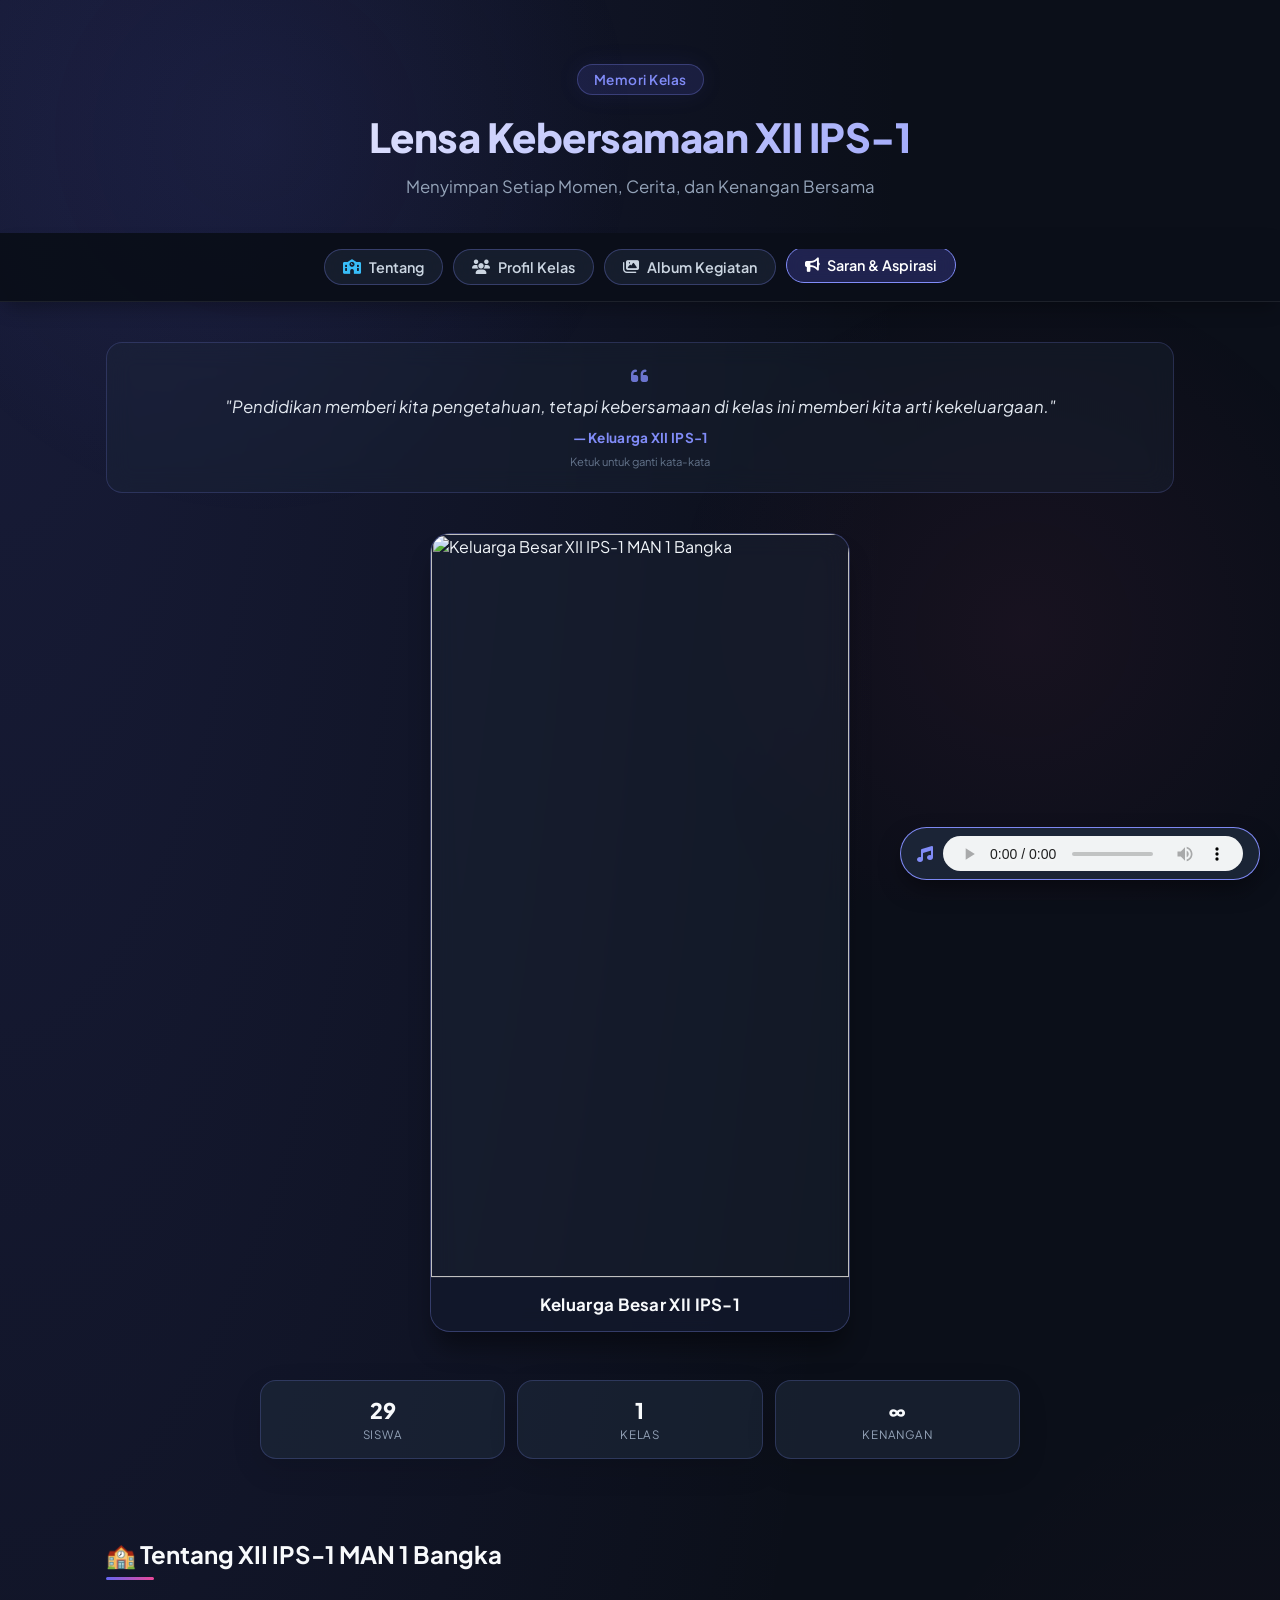
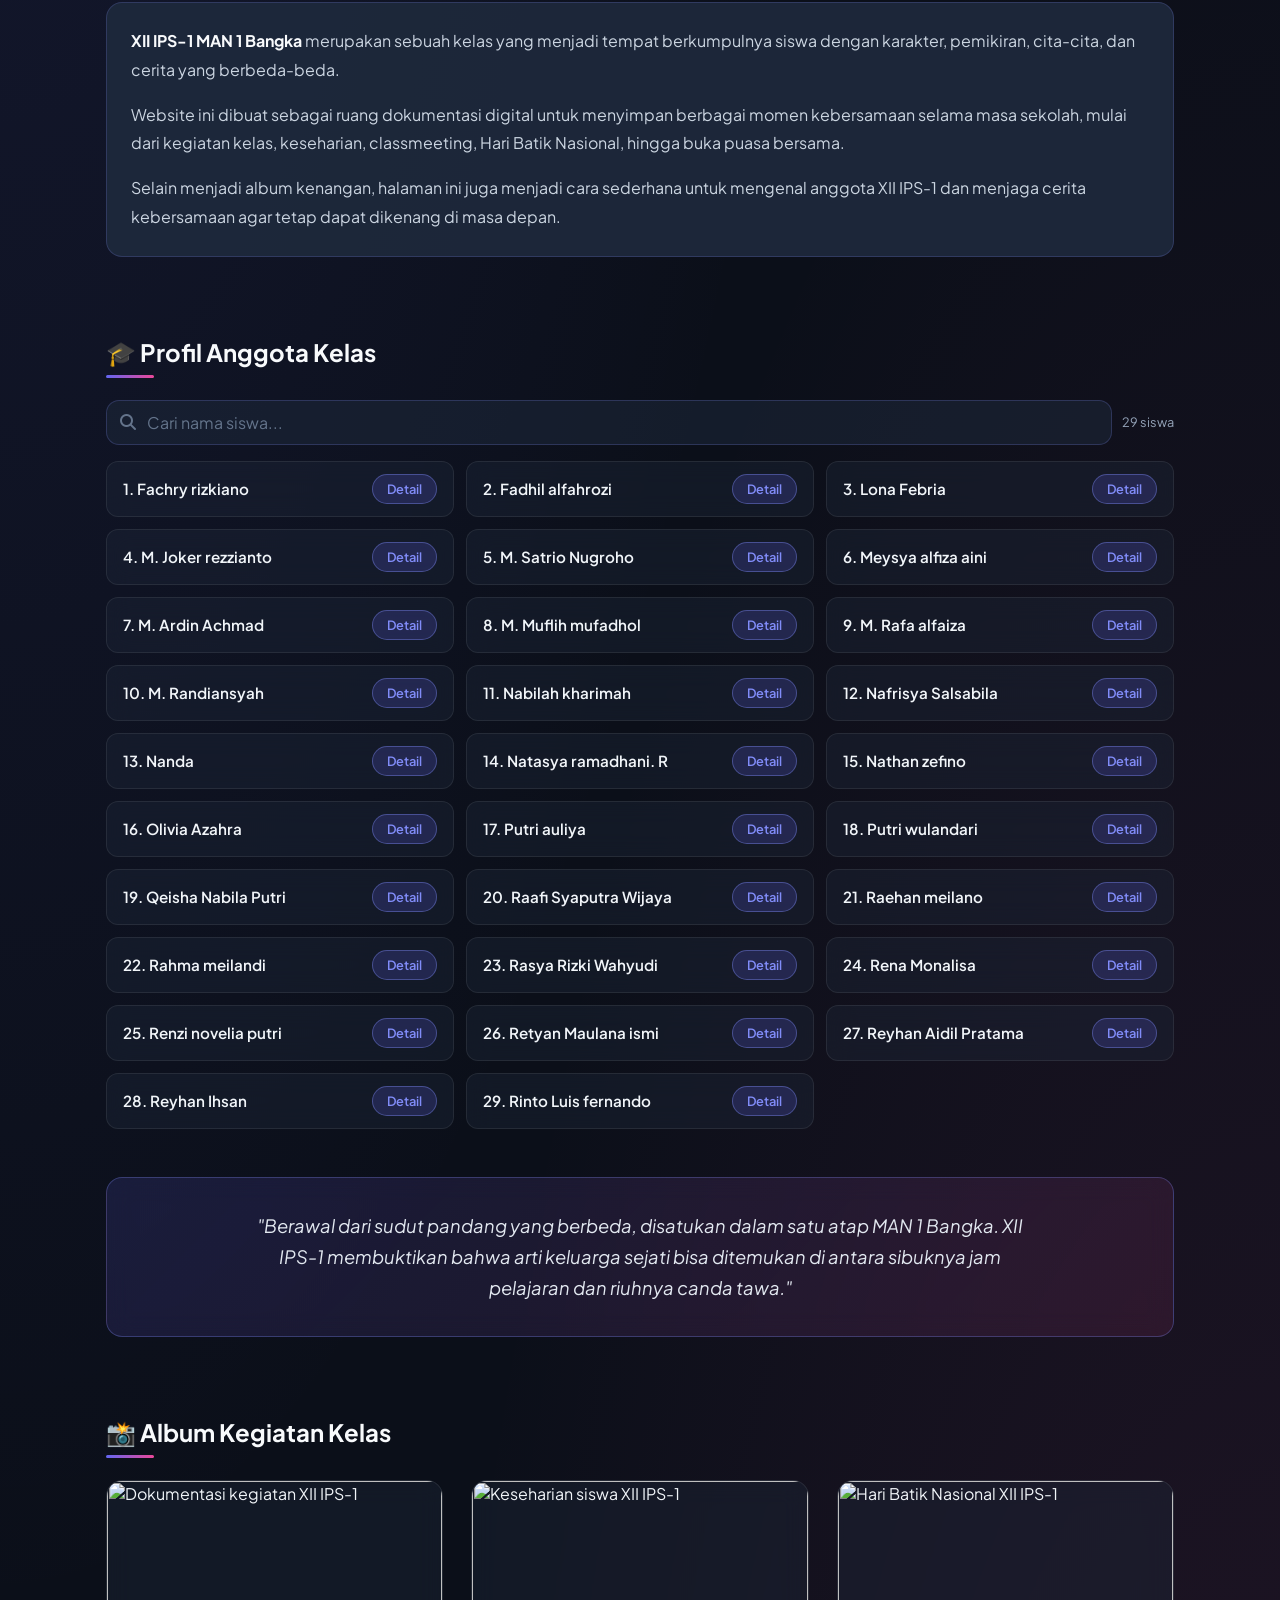
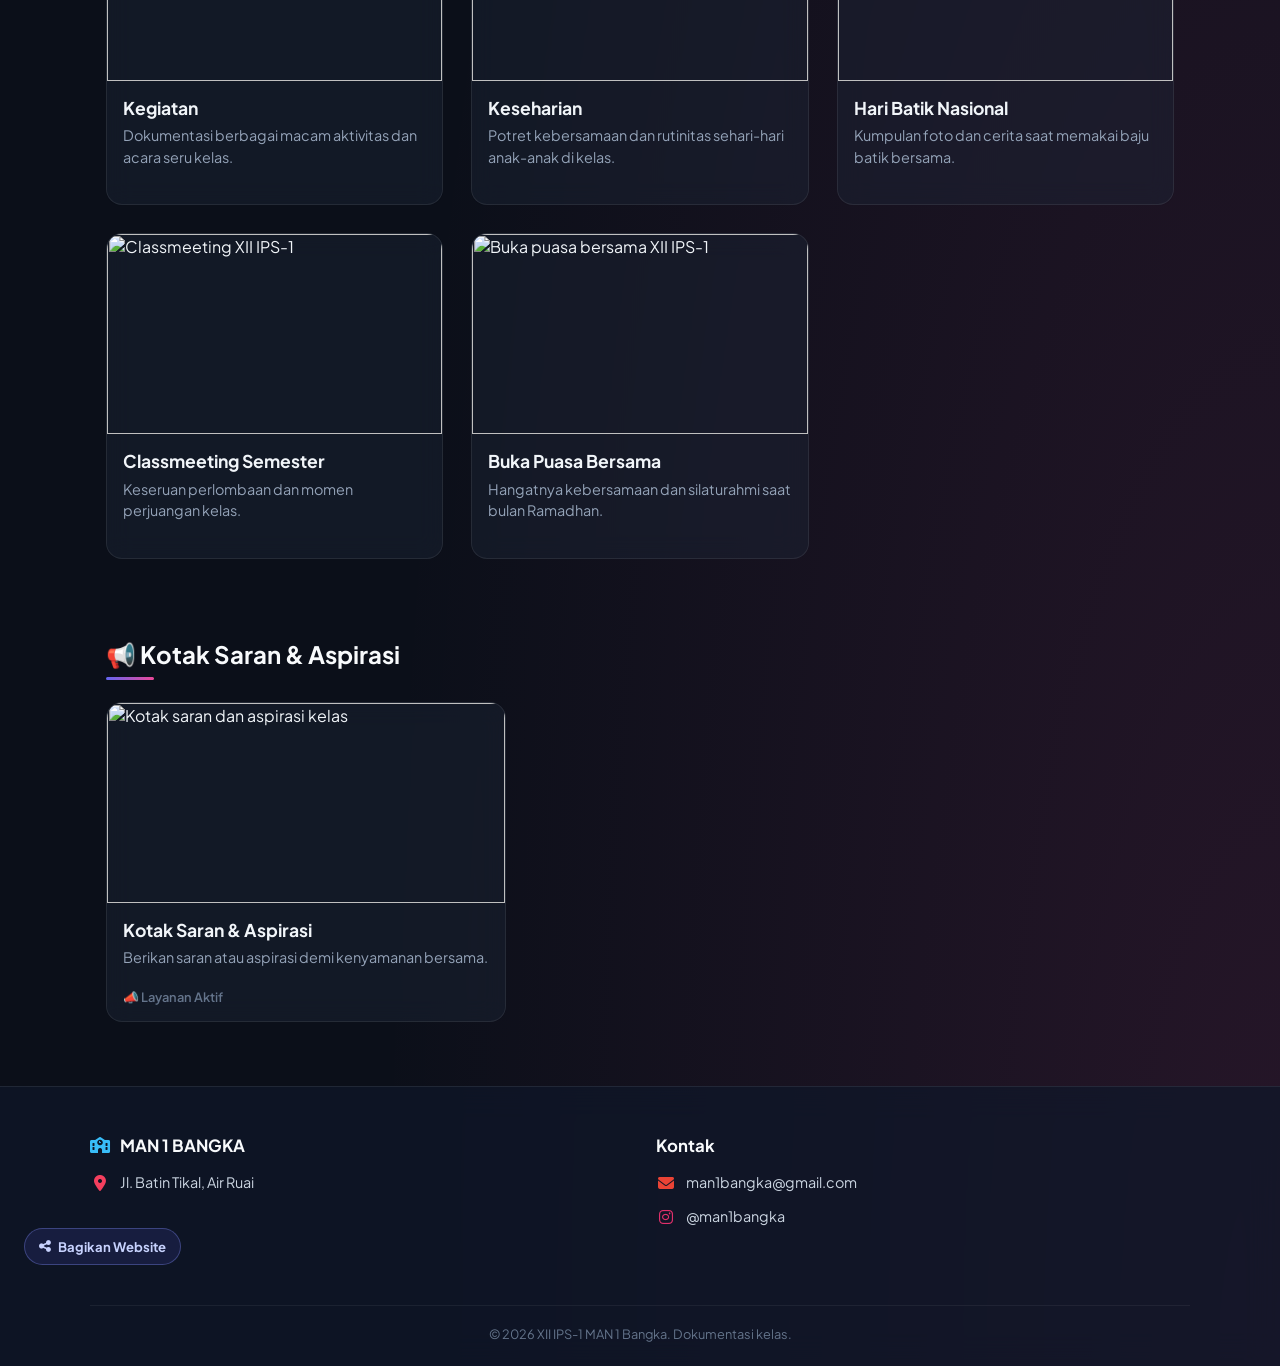
==== commit a06af889: "Add files via upload" ====
--- a/index.html
+++ b/index.html
@@ -4,7 +4,7 @@
 
     <meta name="viewport" content="width=device-width, initial-scale=1.0">
 
-  
+  <link rel="manifest" href="./manifest.json">
 <meta name="theme-color" content="#08090d">
 
     <title>XII IPS-1 MAN 1 Bangka — Lensa Kebersamaan</title>
@@ -199,7 +199,6 @@
                     #818cf8 100%
                 );
 
-            background-clip: text;
             -webkit-background-clip: text;
             -webkit-text-fill-color: transparent;
 
@@ -805,8 +804,7 @@
 
             line-height: 1.5;
 
-            margin-top: 1.75rem;
-     margin-bottom: 2rem;
+            margin-bottom: 1.25rem;
 
             flex-grow: 1;
         }
@@ -1057,9 +1055,8 @@
             max-width: 1100px;
 
             margin:
-                0 auto;
-
-            /* Jarak dari tombol Bagikan */
+                2.5rem auto 0;
+
             padding-top: 1.25rem;
 
             text-align: center;
@@ -1554,52 +1551,23 @@
 }
 .student-list-item.search-hidden { display: none; }
 
-/* Tombol Bagikan */
-.share-site-wrap {
-  display: flex;
-  justify-content: center;
-  align-items: center;
-  width: 100%;
-  margin: 2.75rem auto 2.75rem;
-  padding: 0 1rem;
-}
-
+/* Tombol bagikan */
 .share-site-btn {
-  min-height: 44px;
-  padding: 9px 18px;
   border: 1px solid rgba(129,140,248,.35);
-  border-radius: 999px;
   background: rgba(99,102,241,.13);
   color: #c7d2fe;
+  padding: 9px 14px;
+  border-radius: 999px;
   cursor: pointer;
-  font: inherit;
+  font-weight: 700;
   font-size: .82rem;
-  font-weight: 700;
   display: inline-flex;
   align-items: center;
-  justify-content: center;
   gap: 8px;
-  transition: transform .2s ease, background .2s ease, border-color .2s ease;
+  transition: .2s ease;
 }
-.share-site-btn:hover {
-  transform: translateY(-2px);
-  background: rgba(99,102,241,.25);
-  border-color: rgba(129,140,248,.55);
-}
-.share-site-btn:focus-visible {
-  outline: 2px solid #818cf8;
-  outline-offset: 3px;
-}
-@media (max-width: 640px) {
-  .share-site-wrap {
-    margin-top: 2.5rem;
-    margin-bottom: 2.5rem;
-    padding: 0 1.25rem;
-  }
-  .share-site-btn {
-    width: min(100%, 220px);
-  }
-}
+.share-site-btn:hover { transform: translateY(-2px); background: rgba(99,102,241,.25); }
+.share-site-btn:focus-visible { outline: 2px solid #818cf8; outline-offset: 3px; }
 
 /* Reveal animation */
 .reveal-on-scroll {
@@ -1622,12 +1590,7 @@
   .reveal-on-scroll { opacity: 1; transform: none; transition: none; }
 }
 
-    .image-load-error {
-  opacity: .65;
-  filter: grayscale(.35);
-}
-
-</style>
+    </style>
 
   
 <!-- SPLASH SCREEN XII IPS-1 -->
@@ -1764,100 +1727,9 @@
       transition-duration: 0.01ms !important;
     }
   }
-
-/* V3 — mobile navigation, accessibility & polish */
-html { scroll-behavior: smooth; }
-body { overflow-x: hidden; }
-.nav-inner { width: 100%; overflow-x: auto; scrollbar-width: none; -webkit-overflow-scrolling: touch; }
-.nav-inner::-webkit-scrollbar { display: none; }
-.quick-nav { width: max-content; min-width: 100%; flex-wrap: nowrap; justify-content: center; padding: 0 4px; }
-.nav-pill { flex: 0 0 auto; white-space: nowrap; min-height: 42px; }
-section[id] { scroll-margin-top: 92px; }
-@media (max-width: 700px) {
-  .sticky-nav-wrapper { padding: .65rem .35rem; }
-  .nav-inner { justify-content: flex-start; }
-  .quick-nav { min-width: max-content; justify-content: flex-start; padding: 0 .25rem; }
-  .nav-pill { padding: 9px 14px; font-size: .82rem; }
-  .class-stats { grid-template-columns: repeat(3, minmax(0,1fr)); }
-  .stat-card { min-width: 0; }
-}
-@media (prefers-reduced-motion: reduce) {
-  html { scroll-behavior: auto; }
-}
 </style>
 
   
-
-<style>
-  a:focus-visible, button:focus-visible, input:focus-visible {
-    outline: 2px solid #a5b4fc;
-    outline-offset: 3px;
-  }
-  .audio-player { max-width: calc(100vw - 20px); }
-  @media (max-width: 640px) {
-    .audio-player { left: 10px; right: 10px; width: auto; }
-  }
-</style>
-<style>
-/* ===== UI ENHANCEMENT v2 — tetap 100% di dalam file HTML ===== */
-:root{
-  --ui-bg:#0b0f19;--ui-surface:rgba(15,23,42,.78);--ui-surface-2:rgba(30,41,59,.62);
-  --ui-border:rgba(255,255,255,.10);--ui-text:#f8fafc;--ui-muted:#94a3b8;
-  --ui-primary:#818cf8;--ui-primary-2:#6366f1;--ui-shadow:0 18px 50px rgba(0,0,0,.28);
-}
-html{scroll-behavior:smooth;scroll-padding-top:90px}
-body{transition:background-color .3s ease,color .3s ease}
-::selection{background:rgba(129,140,248,.35);color:#fff}
-button,a,input,textarea,select{font:inherit}
-a:focus-visible,button:focus-visible,input:focus-visible,textarea:focus-visible,select:focus-visible{
- outline:3px solid rgba(129,140,248,.45);outline-offset:3px
-}
-.ui-progress{position:fixed;inset:0 0 auto 0;height:3px;width:0;background:linear-gradient(90deg,#6366f1,#a78bfa,#ec4899);z-index:99999;box-shadow:0 0 12px rgba(129,140,248,.45)}
-.ui-tools{position:fixed;right:18px;bottom:18px;display:flex;flex-direction:column;gap:9px;z-index:9990}
-.ui-tool{
- width:44px;height:44px;border:1px solid var(--ui-border);border-radius:14px;
- background:rgba(15,23,42,.86);color:var(--ui-text);backdrop-filter:blur(14px);
- display:grid;place-items:center;cursor:pointer;box-shadow:var(--ui-shadow);
- transition:transform .2s ease,background .2s ease,border-color .2s ease
-}
-.ui-tool:hover{transform:translateY(-3px);border-color:rgba(129,140,248,.55);background:rgba(30,41,59,.95)}
-.ui-tool[hidden]{display:none}
-.ui-toast{
- position:fixed;left:50%;bottom:24px;transform:translate(-50%,20px);opacity:0;pointer-events:none;
- padding:11px 16px;border:1px solid var(--ui-border);border-radius:12px;background:rgba(15,23,42,.94);
- color:#fff;backdrop-filter:blur(12px);z-index:10000;transition:.25s ease;font-size:.88rem;box-shadow:var(--ui-shadow)
-}
-.ui-toast.show{opacity:1;transform:translate(-50%,0)}
-.ui-toolbar{
- max-width:900px;margin:0 auto 22px;padding:12px;display:flex;gap:10px;align-items:center;flex-wrap:wrap;
- background:rgba(15,23,42,.48);border:1px solid var(--ui-border);border-radius:18px;backdrop-filter:blur(14px)
-}
-.ui-search{
- flex:1;min-width:220px;border:1px solid var(--ui-border)!important;border-radius:12px!important;
- background:rgba(2,6,23,.45)!important;color:#fff!important;padding:12px 14px!important
-}
-.ui-count{font-size:.82rem;color:var(--ui-muted);white-space:nowrap}
-.ui-empty{display:none;text-align:center;padding:40px 20px;color:var(--ui-muted);border:1px dashed var(--ui-border);border-radius:18px}
-.ui-empty.show{display:block}
-.photo-item.ui-hidden,.student-list-item.ui-hidden{display:none!important}
-body.ui-light{
- --ui-bg:#f5f7fb;--ui-surface:rgba(255,255,255,.84);--ui-surface-2:rgba(255,255,255,.76);
- --ui-border:rgba(15,23,42,.10);--ui-text:#111827;--ui-muted:#64748b;
- background:#f5f7fb!important;color:#111827!important;
- background-image:radial-gradient(at 0% 0%,rgba(99,102,241,.10) 0,transparent 50%),radial-gradient(at 100% 100%,rgba(236,72,153,.08) 0,transparent 50%)!important
-}
-body.ui-light .ui-tool{background:rgba(255,255,255,.9);color:#111827}
-body.ui-light .ui-toast{background:rgba(255,255,255,.96);color:#111827}
-body.ui-light .ui-toolbar{background:rgba(255,255,255,.7)}
-@media(max-width:600px){
- .ui-tools{right:12px;bottom:12px}.ui-tool{width:42px;height:42px}
- .ui-toolbar{margin-left:12px;margin-right:12px;border-radius:15px}
- .ui-search{min-width:100%}
-}
-@media(prefers-reduced-motion:reduce){
- *,*::before,*::after{scroll-behavior:auto!important;animation-duration:.01ms!important;transition-duration:.01ms!important}
-}
-</style>
 </head>
 
 <body>
@@ -2014,7 +1886,7 @@
                     loading="eager"
                     fetchpriority="high"
                     decoding="async"
-                    data-fallback="https://images.unsplash.com/photo-1523240795612-9a054b0db644?auto=format&fit=crop&w=800&q=80"
+                    onerror="this.onerror=null;this.src='https://images.unsplash.com/photo-1523240795612-9a054b0db644?auto=format&fit=crop&w=800&q=80';"
                 >
 
             </div>
@@ -2294,7 +2166,7 @@
                                 alt="Dokumentasi kegiatan XII IPS-1"
                                 loading="lazy"
                                 decoding="async"
-                    data-fallback="https://images.unsplash.com/photo-1523240795612-9a054b0db644?auto=format&fit=crop&w=800&q=80"
+                                onerror="this.onerror=null;this.src='https://images.unsplash.com/photo-1523240795612-9a054b0db644?auto=format&fit=crop&w=800&q=80';"
                             >
 
                         </div>
@@ -2331,7 +2203,7 @@
                                 alt="Keseharian siswa XII IPS-1"
                                 loading="lazy"
                                 decoding="async"
-                    data-fallback="https://images.unsplash.com/photo-1529156069898-49953e39b3ac?auto=format&fit=crop&w=800&q=80"
+                                onerror="this.onerror=null;this.src='https://images.unsplash.com/photo-1529156069898-49953e39b3ac?auto=format&fit=crop&w=800&q=80';"
                             >
 
                         </div>
@@ -2369,7 +2241,7 @@
                                 alt="Hari Batik Nasional XII IPS-1"
                                 loading="lazy"
                                 decoding="async"
-                    data-fallback="https://images.unsplash.com/photo-1528459801416-a9e53bbf4e17?auto=format&fit=crop&w=800&q=80"
+                                onerror="this.onerror=null;this.src='https://images.unsplash.com/photo-1528459801416-a9e53bbf4e17?auto=format&fit=crop&w=800&q=80';"
                             >
 
                         </div>
@@ -2406,7 +2278,7 @@
                                 alt="Classmeeting XII IPS-1"
                                 loading="lazy"
                                 decoding="async"
-                    data-fallback="https://images.unsplash.com/photo-1511632765486-a01980e01a18?auto=format&fit=crop&w=800&q=80"
+                                onerror="this.onerror=null;this.src='https://images.unsplash.com/photo-1511632765486-a01980e01a18?auto=format&fit=crop&w=800&q=80';"
                             >
 
                         </div>
@@ -2444,7 +2316,7 @@
                                 alt="Buka puasa bersama XII IPS-1"
                                 loading="lazy"
                                 decoding="async"
-                    data-fallback="https://images.unsplash.com/photo-1511795409834-ef04bbd61622?auto=format&fit=crop&w=800&q=80"
+                                onerror="this.onerror=null;this.src='https://images.unsplash.com/photo-1511795409834-ef04bbd61622?auto=format&fit=crop&w=800&q=80';"
                             >
 
                         </div>
@@ -2560,7 +2432,7 @@
                     src=""
                     alt="Foto siswa"
                     decoding="async"
-                    data-fallback="https://images.unsplash.com/photo-1534528741775-53994a69daeb?auto=format&fit=crop&w=800&q=80"
+                    onerror="this.onerror=null;this.src='https://images.unsplash.com/photo-1534528741775-53994a69daeb?auto=format&fit=crop&w=800&q=80';"
                 >
 
                 <button
@@ -3831,8 +3703,8 @@
   const copyright = document.querySelector('.copyright');
   if (copyright && !document.getElementById('shareSiteBtn')) {
     const wrap = document.createElement('div');
-    wrap.className = 'share-site-wrap';
-    wrap.innerHTML = `<button type="button" class="share-site-btn" id="shareSiteBtn"><i class="fa-solid fa-share-nodes" aria-hidden="true"></i> Bagikan</button>`;
+    wrap.style.marginBottom = '1rem';
+    wrap.innerHTML = `<button type="button" class="share-site-btn" id="shareSiteBtn"><i class="fa-solid fa-share-nodes" aria-hidden="true"></i> Bagikan Website</button>`;
     copyright.parentNode.insertBefore(wrap, copyright);
 
     document.getElementById('shareSiteBtn').addEventListener('click', async () => {
@@ -3871,20 +3743,6 @@
     revealTargets.forEach(el => observer.observe(el));
   }
 
-  // Gambar: gunakan fallback hanya jika gambar utama gagal dimuat.
-  document.querySelectorAll('img[data-fallback]').forEach(img => {
-    img.addEventListener('error', function handleImageError() {
-      const fallback = img.getAttribute('data-fallback');
-      const alreadyFallback = img.getAttribute('data-fallback-used') === '1';
-      if (!fallback || alreadyFallback) {
-        img.classList.add('image-load-error');
-        return;
-      }
-      img.setAttribute('data-fallback-used', '1');
-      img.src = fallback;
-    });
-  });
-
   // Escape closes the existing student modal.
   document.addEventListener('keydown', event => {
     if (event.key !== 'Escape') return;
@@ -3896,86 +3754,5 @@
 })();
 </script>
 
-
-
-
-<script>
-(function(){
-  'use strict';
-  const $=(s,r=document)=>r.querySelector(s), $$=(s,r=document)=>Array.from(r.querySelectorAll(s));
-  const body=document.body;
-
-  // Progress + tools
-  const progress=document.createElement('div'); progress.className='ui-progress'; progress.setAttribute('aria-hidden','true');
-  document.documentElement.appendChild(progress);
-  const tools=document.createElement('div'); tools.className='ui-tools';
-  tools.innerHTML=`
-    <button class="ui-tool" id="uiTheme" type="button" aria-label="Ganti tema" title="Ganti tema"><i class="fa-solid fa-moon"></i></button>
-    <button class="ui-tool" id="uiShare" type="button" aria-label="Bagikan halaman" title="Bagikan"><i class="fa-solid fa-share-nodes"></i></button>
-    <button class="ui-tool" id="uiTop" type="button" aria-label="Kembali ke atas" title="Kembali ke atas" hidden><i class="fa-solid fa-arrow-up"></i></button>`;
-  body.appendChild(tools);
-  const toast=document.createElement('div'); toast.className='ui-toast'; toast.setAttribute('role','status'); body.appendChild(toast);
-  let toastTimer;
-  function notify(msg){toast.textContent=msg;toast.classList.add('show');clearTimeout(toastTimer);toastTimer=setTimeout(()=>toast.classList.remove('show'),2200)}
-
-  const saved=localStorage.getItem('kelas-theme');
-  if(saved==='light') body.classList.add('ui-light');
-  const themeBtn=$('#uiTheme');
-  function updateThemeIcon(){themeBtn.innerHTML=body.classList.contains('ui-light')?'<i class="fa-solid fa-sun"></i>':'<i class="fa-solid fa-moon"></i>'}
-  updateThemeIcon();
-  themeBtn.onclick=()=>{body.classList.toggle('ui-light');localStorage.setItem('kelas-theme',body.classList.contains('ui-light')?'light':'dark');updateThemeIcon();notify(body.classList.contains('ui-light')?'Mode terang aktif':'Mode gelap aktif')};
-
-  $('#uiShare').onclick=async()=>{
-    const data={title:document.title,text:document.title,url:location.href};
-    try{if(navigator.share){await navigator.share(data)}else{await navigator.clipboard.writeText(location.href);notify('Link halaman berhasil disalin')}}
-    catch(e){}
-  };
-  const topBtn=$('#uiTop');
-  function onScroll(){
-    const h=document.documentElement.scrollHeight-innerHeight;
-    progress.style.width=(h>0?Math.min(100,scrollY/h*100):0)+'%';
-    topBtn.hidden=scrollY<450;
-  }
-  addEventListener('scroll',onScroll,{passive:true}); onScroll();
-  topBtn.onclick=()=>scrollTo({top:0,behavior:'smooth'});
-
-  // Semua gambar: lazy loading untuk gambar non-hero + decoding async
-  $$('img').forEach((img,i)=>{if(i>0 && !img.loading) img.loading='lazy';img.decoding='async'});
-
-  // Gallery search/filter untuk halaman album
-  const photos=$$('.photo-item');
-  if(photos.length){
-    const container=$('.container')||photos[0].parentElement;
-    const toolbar=document.createElement('div'); toolbar.className='ui-toolbar';
-    toolbar.innerHTML='<input class="ui-search" type="search" placeholder="Cari momen atau keterangan foto…" aria-label="Cari foto"><span class="ui-count"></span>';
-    container.insertBefore(toolbar,photos[0].parentElement);
-    const search=$('.ui-search',toolbar), count=$('.ui-count',toolbar);
-    const empty=document.createElement('div'); empty.className='ui-empty'; empty.textContent='Tidak ada foto yang cocok dengan pencarian.'; container.appendChild(empty);
-    function filter(){
-      const q=search.value.trim().toLowerCase();let shown=0;
-      photos.forEach(p=>{const text=(p.innerText+' '+$$('img',p).map(i=>i.alt).join(' ')).toLowerCase();const ok=!q||text.includes(q);p.classList.toggle('ui-hidden',!ok);if(ok)shown++});
-      count.textContent=shown+' foto';empty.classList.toggle('show',shown===0);
-    }
-    search.addEventListener('input',filter);filter();
-  }
-
-  // Pencarian anggota di halaman utama
-  const students=$$('.student-list-item');
-  if(students.length){
-    const list=students[0].parentElement;
-    const toolbar=document.createElement('div'); toolbar.className='ui-toolbar';
-    toolbar.innerHTML='<input class="ui-search" type="search" placeholder="Cari nama anggota kelas…" aria-label="Cari anggota kelas"><span class="ui-count"></span>';
-    list.parentElement.insertBefore(toolbar,list);
-    const search=$('.ui-search',toolbar),count=$('.ui-count',toolbar);
-    const empty=document.createElement('div');empty.className='ui-empty';empty.textContent='Nama anggota tidak ditemukan.';list.parentElement.appendChild(empty);
-    function filter(){const q=search.value.trim().toLowerCase();let shown=0;students.forEach(p=>{const ok=!q||p.innerText.toLowerCase().includes(q);p.classList.toggle('ui-hidden',!ok);if(ok)shown++});count.textContent=shown+' anggota';empty.classList.toggle('show',shown===0)}
-    search.addEventListener('input',filter);filter();
-  }
-
-  // Keyboard shortcut /: fokus pencarian
-  addEventListener('keydown',e=>{if(e.key==='/' && !/input|textarea|select/i.test(document.activeElement.tagName)){const s=$('.ui-search');if(s){e.preventDefault();s.focus()}}});
-})();
-</script>
-
 </body>
 </html>
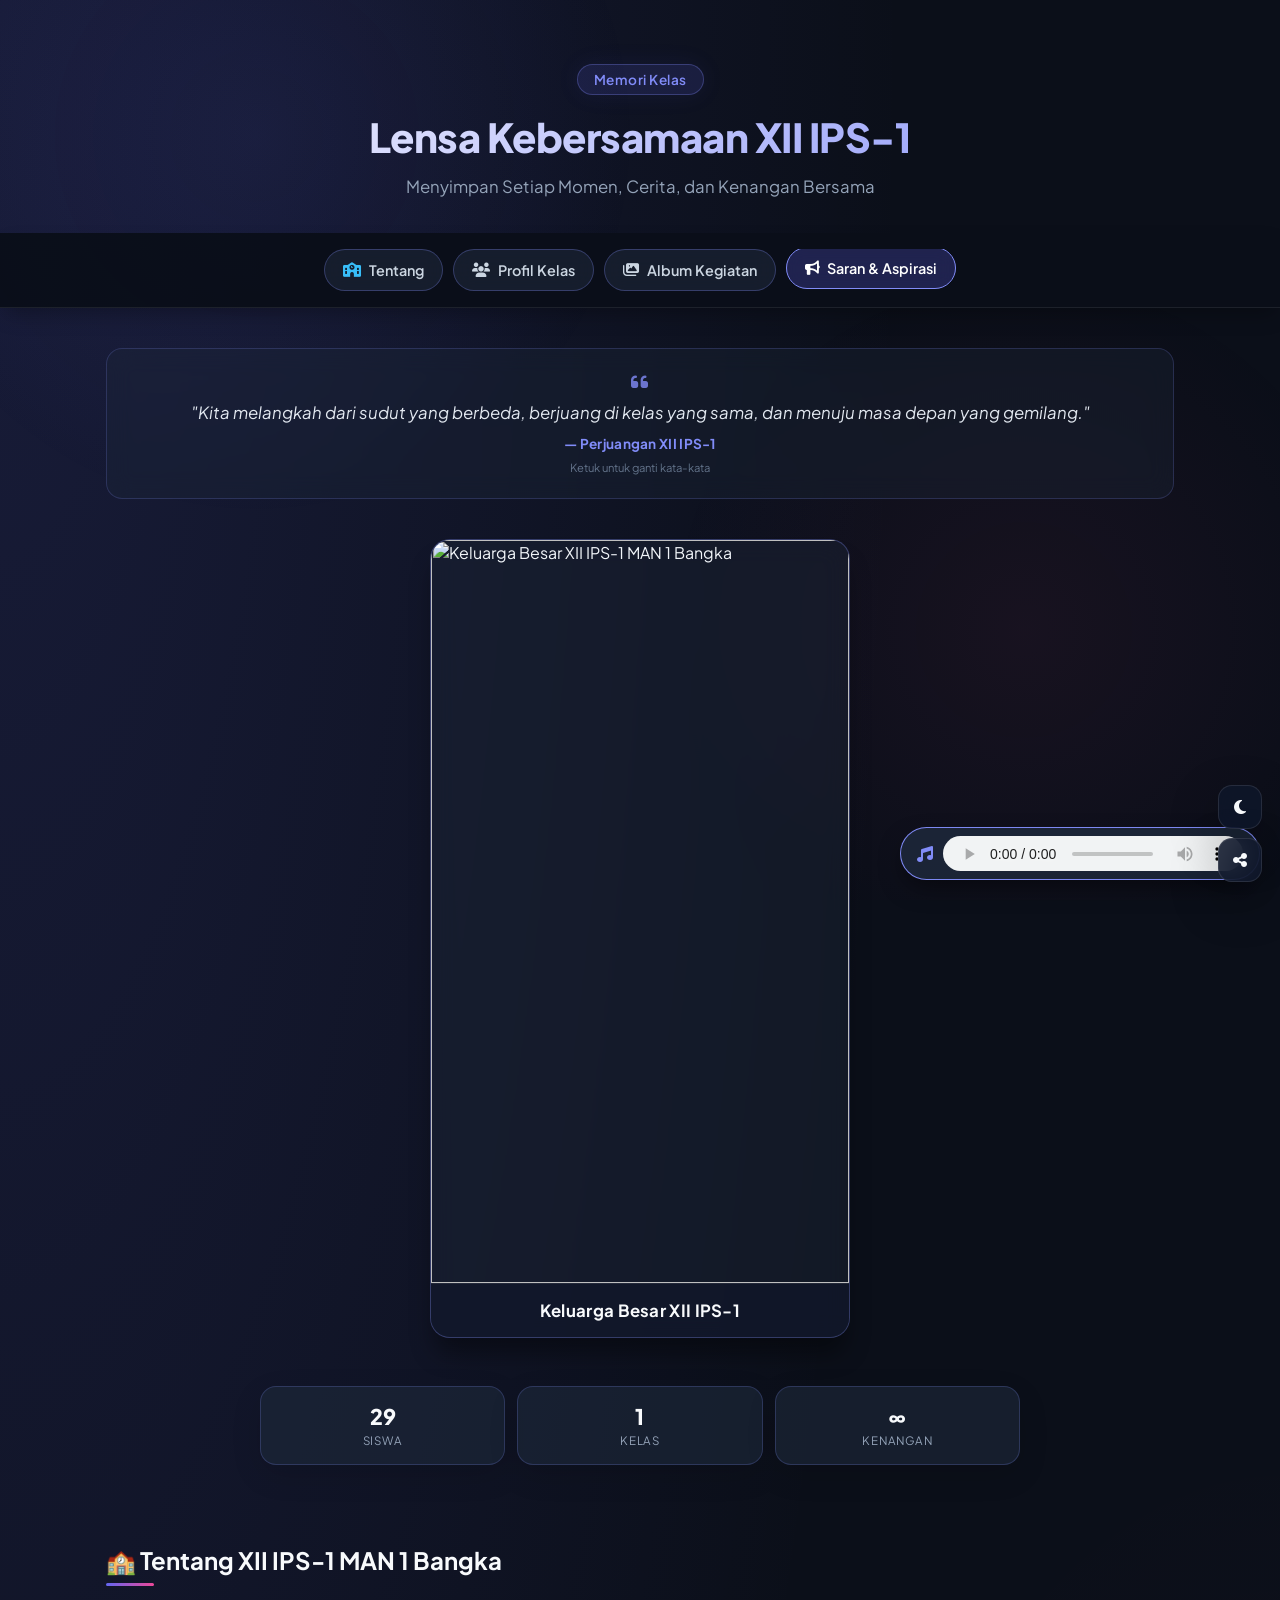
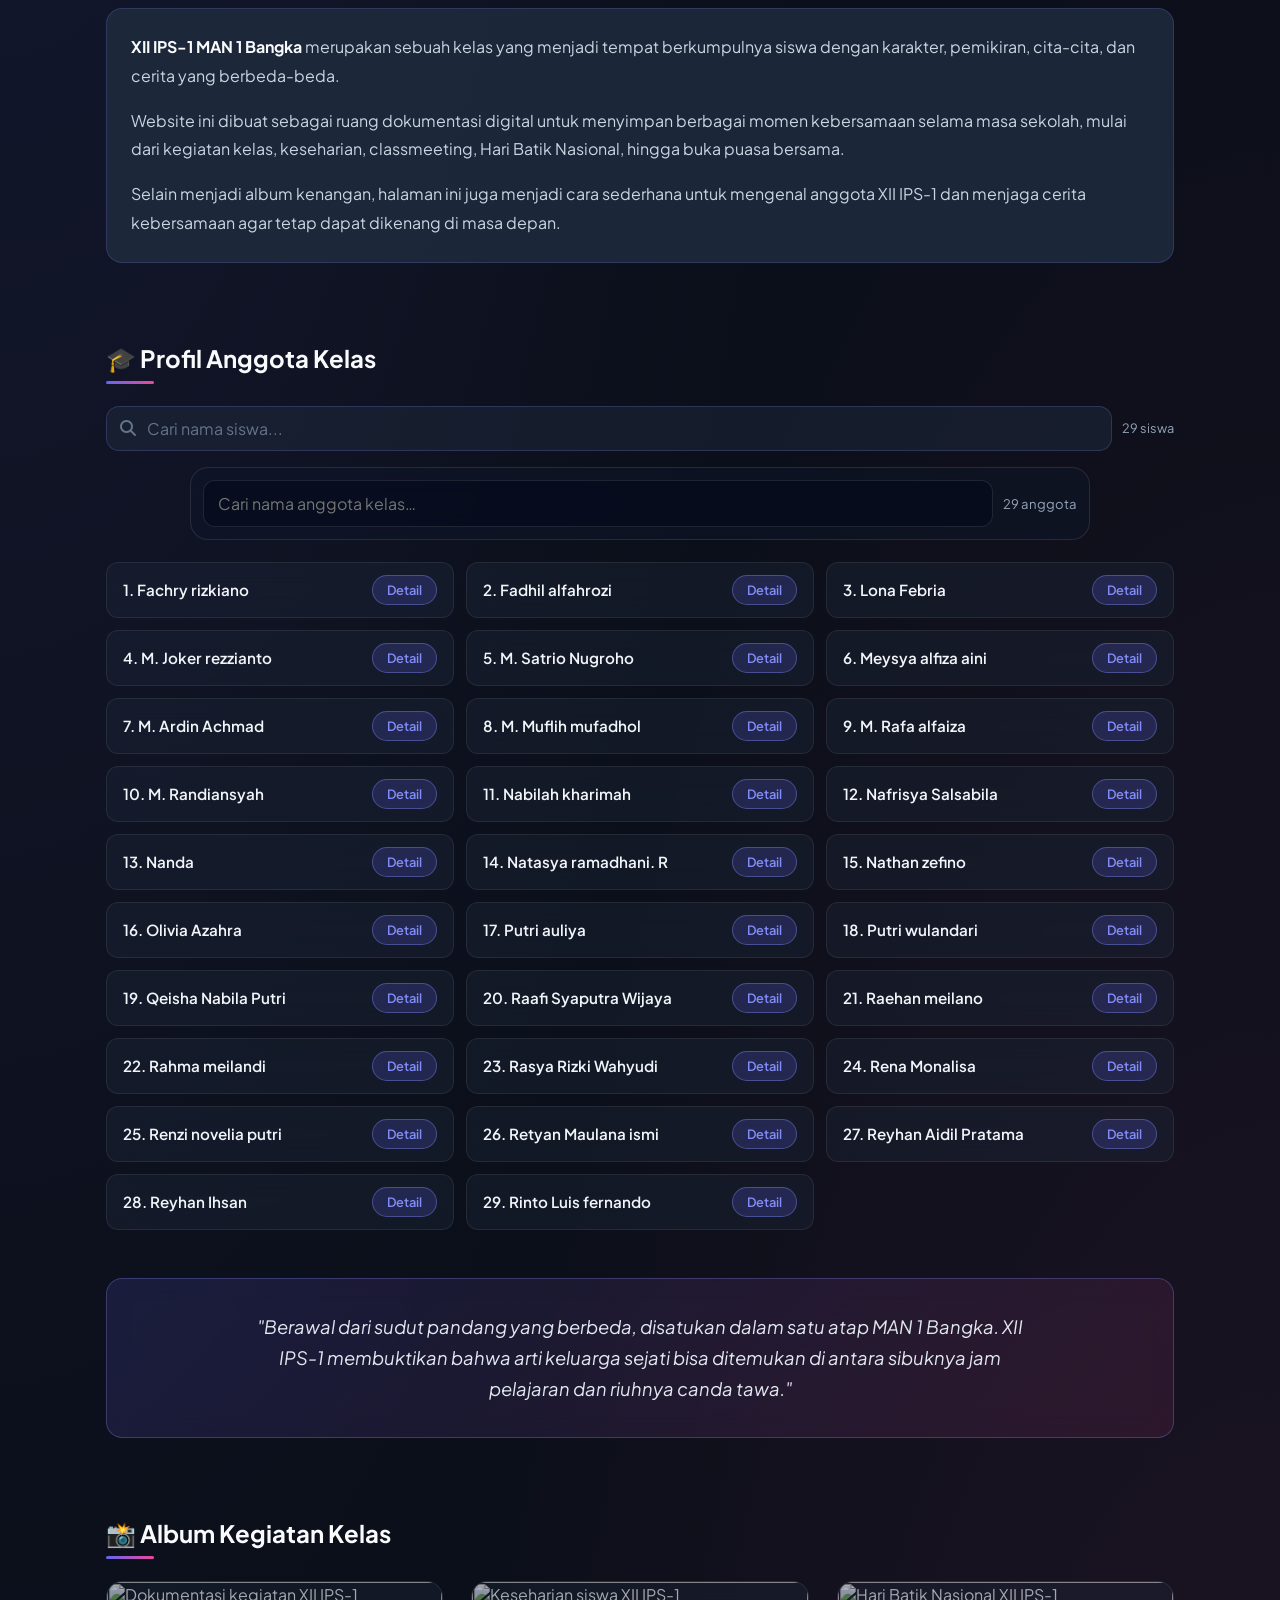
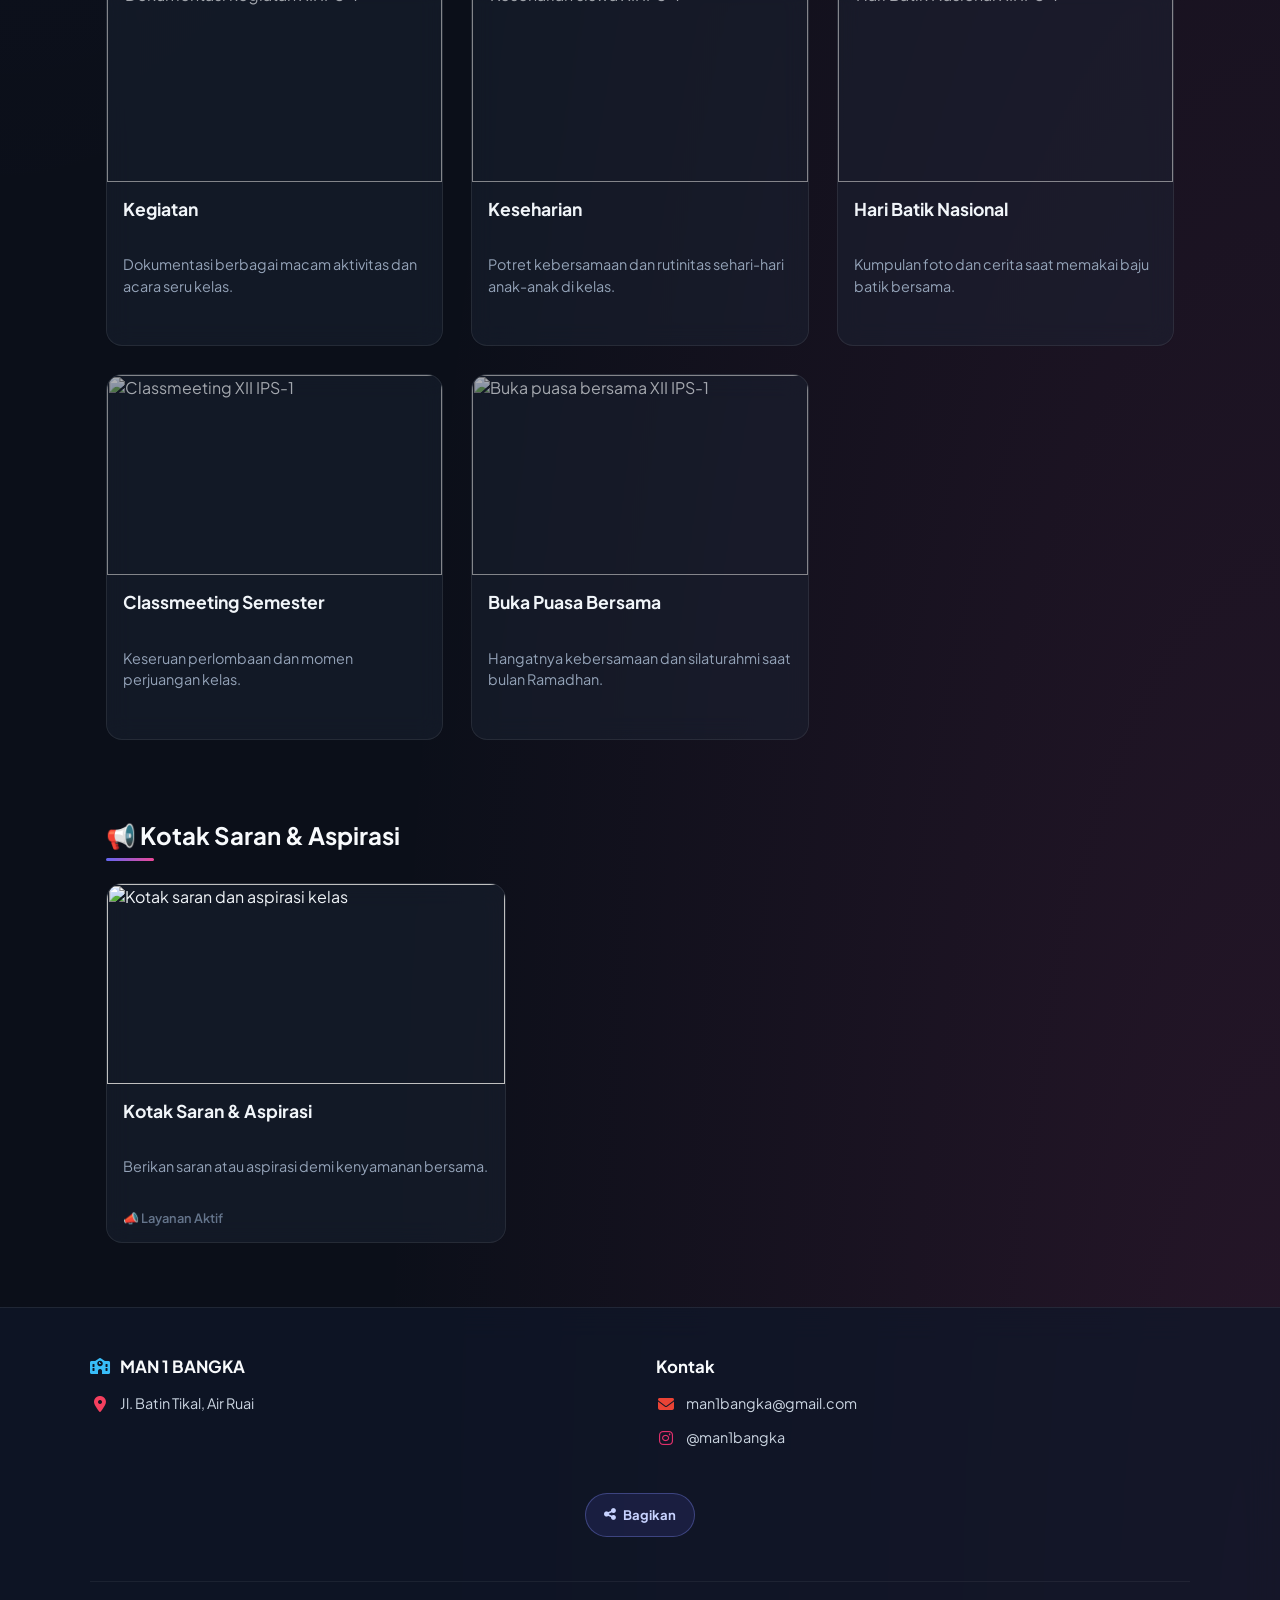
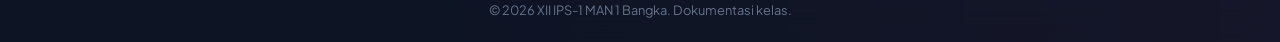
==== commit 579b8917: "Add files via upload" ====
--- a/index.html
+++ b/index.html
@@ -4,7 +4,7 @@
 
     <meta name="viewport" content="width=device-width, initial-scale=1.0">
 
-  <link rel="manifest" href="./manifest.json">
+  
 <meta name="theme-color" content="#08090d">
 
     <title>XII IPS-1 MAN 1 Bangka — Lensa Kebersamaan</title>
@@ -199,6 +199,7 @@
                     #818cf8 100%
                 );
 
+            background-clip: text;
             -webkit-background-clip: text;
             -webkit-text-fill-color: transparent;
 
@@ -804,7 +805,8 @@
 
             line-height: 1.5;
 
-            margin-bottom: 1.25rem;
+            margin-top: 1.75rem;
+     margin-bottom: 2rem;
 
             flex-grow: 1;
         }
@@ -1055,8 +1057,9 @@
             max-width: 1100px;
 
             margin:
-                2.5rem auto 0;
-
+                0 auto;
+
+            /* Jarak dari tombol Bagikan */
             padding-top: 1.25rem;
 
             text-align: center;
@@ -1551,23 +1554,52 @@
 }
 .student-list-item.search-hidden { display: none; }
 
-/* Tombol bagikan */
+/* Tombol Bagikan */
+.share-site-wrap {
+  display: flex;
+  justify-content: center;
+  align-items: center;
+  width: 100%;
+  margin: 2.75rem auto 2.75rem;
+  padding: 0 1rem;
+}
+
 .share-site-btn {
+  min-height: 44px;
+  padding: 9px 18px;
   border: 1px solid rgba(129,140,248,.35);
+  border-radius: 999px;
   background: rgba(99,102,241,.13);
   color: #c7d2fe;
-  padding: 9px 14px;
-  border-radius: 999px;
   cursor: pointer;
+  font: inherit;
+  font-size: .82rem;
   font-weight: 700;
-  font-size: .82rem;
   display: inline-flex;
   align-items: center;
+  justify-content: center;
   gap: 8px;
-  transition: .2s ease;
-}
-.share-site-btn:hover { transform: translateY(-2px); background: rgba(99,102,241,.25); }
-.share-site-btn:focus-visible { outline: 2px solid #818cf8; outline-offset: 3px; }
+  transition: transform .2s ease, background .2s ease, border-color .2s ease;
+}
+.share-site-btn:hover {
+  transform: translateY(-2px);
+  background: rgba(99,102,241,.25);
+  border-color: rgba(129,140,248,.55);
+}
+.share-site-btn:focus-visible {
+  outline: 2px solid #818cf8;
+  outline-offset: 3px;
+}
+@media (max-width: 640px) {
+  .share-site-wrap {
+    margin-top: 2.5rem;
+    margin-bottom: 2.5rem;
+    padding: 0 1.25rem;
+  }
+  .share-site-btn {
+    width: min(100%, 220px);
+  }
+}
 
 /* Reveal animation */
 .reveal-on-scroll {
@@ -1590,7 +1622,12 @@
   .reveal-on-scroll { opacity: 1; transform: none; transition: none; }
 }
 
-    </style>
+    .image-load-error {
+  opacity: .65;
+  filter: grayscale(.35);
+}
+
+</style>
 
   
 <!-- SPLASH SCREEN XII IPS-1 -->
@@ -1727,9 +1764,100 @@
       transition-duration: 0.01ms !important;
     }
   }
+
+/* V3 — mobile navigation, accessibility & polish */
+html { scroll-behavior: smooth; }
+body { overflow-x: hidden; }
+.nav-inner { width: 100%; overflow-x: auto; scrollbar-width: none; -webkit-overflow-scrolling: touch; }
+.nav-inner::-webkit-scrollbar { display: none; }
+.quick-nav { width: max-content; min-width: 100%; flex-wrap: nowrap; justify-content: center; padding: 0 4px; }
+.nav-pill { flex: 0 0 auto; white-space: nowrap; min-height: 42px; }
+section[id] { scroll-margin-top: 92px; }
+@media (max-width: 700px) {
+  .sticky-nav-wrapper { padding: .65rem .35rem; }
+  .nav-inner { justify-content: flex-start; }
+  .quick-nav { min-width: max-content; justify-content: flex-start; padding: 0 .25rem; }
+  .nav-pill { padding: 9px 14px; font-size: .82rem; }
+  .class-stats { grid-template-columns: repeat(3, minmax(0,1fr)); }
+  .stat-card { min-width: 0; }
+}
+@media (prefers-reduced-motion: reduce) {
+  html { scroll-behavior: auto; }
+}
 </style>
 
   
+
+<style>
+  a:focus-visible, button:focus-visible, input:focus-visible {
+    outline: 2px solid #a5b4fc;
+    outline-offset: 3px;
+  }
+  .audio-player { max-width: calc(100vw - 20px); }
+  @media (max-width: 640px) {
+    .audio-player { left: 10px; right: 10px; width: auto; }
+  }
+</style>
+<style>
+/* ===== UI ENHANCEMENT v2 — tetap 100% di dalam file HTML ===== */
+:root{
+  --ui-bg:#0b0f19;--ui-surface:rgba(15,23,42,.78);--ui-surface-2:rgba(30,41,59,.62);
+  --ui-border:rgba(255,255,255,.10);--ui-text:#f8fafc;--ui-muted:#94a3b8;
+  --ui-primary:#818cf8;--ui-primary-2:#6366f1;--ui-shadow:0 18px 50px rgba(0,0,0,.28);
+}
+html{scroll-behavior:smooth;scroll-padding-top:90px}
+body{transition:background-color .3s ease,color .3s ease}
+::selection{background:rgba(129,140,248,.35);color:#fff}
+button,a,input,textarea,select{font:inherit}
+a:focus-visible,button:focus-visible,input:focus-visible,textarea:focus-visible,select:focus-visible{
+ outline:3px solid rgba(129,140,248,.45);outline-offset:3px
+}
+.ui-progress{position:fixed;inset:0 0 auto 0;height:3px;width:0;background:linear-gradient(90deg,#6366f1,#a78bfa,#ec4899);z-index:99999;box-shadow:0 0 12px rgba(129,140,248,.45)}
+.ui-tools{position:fixed;right:18px;bottom:18px;display:flex;flex-direction:column;gap:9px;z-index:9990}
+.ui-tool{
+ width:44px;height:44px;border:1px solid var(--ui-border);border-radius:14px;
+ background:rgba(15,23,42,.86);color:var(--ui-text);backdrop-filter:blur(14px);
+ display:grid;place-items:center;cursor:pointer;box-shadow:var(--ui-shadow);
+ transition:transform .2s ease,background .2s ease,border-color .2s ease
+}
+.ui-tool:hover{transform:translateY(-3px);border-color:rgba(129,140,248,.55);background:rgba(30,41,59,.95)}
+.ui-tool[hidden]{display:none}
+.ui-toast{
+ position:fixed;left:50%;bottom:24px;transform:translate(-50%,20px);opacity:0;pointer-events:none;
+ padding:11px 16px;border:1px solid var(--ui-border);border-radius:12px;background:rgba(15,23,42,.94);
+ color:#fff;backdrop-filter:blur(12px);z-index:10000;transition:.25s ease;font-size:.88rem;box-shadow:var(--ui-shadow)
+}
+.ui-toast.show{opacity:1;transform:translate(-50%,0)}
+.ui-toolbar{
+ max-width:900px;margin:0 auto 22px;padding:12px;display:flex;gap:10px;align-items:center;flex-wrap:wrap;
+ background:rgba(15,23,42,.48);border:1px solid var(--ui-border);border-radius:18px;backdrop-filter:blur(14px)
+}
+.ui-search{
+ flex:1;min-width:220px;border:1px solid var(--ui-border)!important;border-radius:12px!important;
+ background:rgba(2,6,23,.45)!important;color:#fff!important;padding:12px 14px!important
+}
+.ui-count{font-size:.82rem;color:var(--ui-muted);white-space:nowrap}
+.ui-empty{display:none;text-align:center;padding:40px 20px;color:var(--ui-muted);border:1px dashed var(--ui-border);border-radius:18px}
+.ui-empty.show{display:block}
+.photo-item.ui-hidden,.student-list-item.ui-hidden{display:none!important}
+body.ui-light{
+ --ui-bg:#f5f7fb;--ui-surface:rgba(255,255,255,.84);--ui-surface-2:rgba(255,255,255,.76);
+ --ui-border:rgba(15,23,42,.10);--ui-text:#111827;--ui-muted:#64748b;
+ background:#f5f7fb!important;color:#111827!important;
+ background-image:radial-gradient(at 0% 0%,rgba(99,102,241,.10) 0,transparent 50%),radial-gradient(at 100% 100%,rgba(236,72,153,.08) 0,transparent 50%)!important
+}
+body.ui-light .ui-tool{background:rgba(255,255,255,.9);color:#111827}
+body.ui-light .ui-toast{background:rgba(255,255,255,.96);color:#111827}
+body.ui-light .ui-toolbar{background:rgba(255,255,255,.7)}
+@media(max-width:600px){
+ .ui-tools{right:12px;bottom:12px}.ui-tool{width:42px;height:42px}
+ .ui-toolbar{margin-left:12px;margin-right:12px;border-radius:15px}
+ .ui-search{min-width:100%}
+}
+@media(prefers-reduced-motion:reduce){
+ *,*::before,*::after{scroll-behavior:auto!important;animation-duration:.01ms!important;transition-duration:.01ms!important}
+}
+</style>
 </head>
 
 <body>
@@ -1886,7 +2014,7 @@
                     loading="eager"
                     fetchpriority="high"
                     decoding="async"
-                    onerror="this.onerror=null;this.src='https://images.unsplash.com/photo-1523240795612-9a054b0db644?auto=format&fit=crop&w=800&q=80';"
+                    data-fallback="https://images.unsplash.com/photo-1523240795612-9a054b0db644?auto=format&fit=crop&w=800&q=80"
                 >
 
             </div>
@@ -2166,7 +2294,7 @@
                                 alt="Dokumentasi kegiatan XII IPS-1"
                                 loading="lazy"
                                 decoding="async"
-                                onerror="this.onerror=null;this.src='https://images.unsplash.com/photo-1523240795612-9a054b0db644?auto=format&fit=crop&w=800&q=80';"
+                    data-fallback="https://images.unsplash.com/photo-1523240795612-9a054b0db644?auto=format&fit=crop&w=800&q=80"
                             >
 
                         </div>
@@ -2203,7 +2331,7 @@
                                 alt="Keseharian siswa XII IPS-1"
                                 loading="lazy"
                                 decoding="async"
-                                onerror="this.onerror=null;this.src='https://images.unsplash.com/photo-1529156069898-49953e39b3ac?auto=format&fit=crop&w=800&q=80';"
+                    data-fallback="https://images.unsplash.com/photo-1529156069898-49953e39b3ac?auto=format&fit=crop&w=800&q=80"
                             >
 
                         </div>
@@ -2241,7 +2369,7 @@
                                 alt="Hari Batik Nasional XII IPS-1"
                                 loading="lazy"
                                 decoding="async"
-                                onerror="this.onerror=null;this.src='https://images.unsplash.com/photo-1528459801416-a9e53bbf4e17?auto=format&fit=crop&w=800&q=80';"
+                    data-fallback="https://images.unsplash.com/photo-1528459801416-a9e53bbf4e17?auto=format&fit=crop&w=800&q=80"
                             >
 
                         </div>
@@ -2278,7 +2406,7 @@
                                 alt="Classmeeting XII IPS-1"
                                 loading="lazy"
                                 decoding="async"
-                                onerror="this.onerror=null;this.src='https://images.unsplash.com/photo-1511632765486-a01980e01a18?auto=format&fit=crop&w=800&q=80';"
+                    data-fallback="https://images.unsplash.com/photo-1511632765486-a01980e01a18?auto=format&fit=crop&w=800&q=80"
                             >
 
                         </div>
@@ -2316,7 +2444,7 @@
                                 alt="Buka puasa bersama XII IPS-1"
                                 loading="lazy"
                                 decoding="async"
-                                onerror="this.onerror=null;this.src='https://images.unsplash.com/photo-1511795409834-ef04bbd61622?auto=format&fit=crop&w=800&q=80';"
+                    data-fallback="https://images.unsplash.com/photo-1511795409834-ef04bbd61622?auto=format&fit=crop&w=800&q=80"
                             >
 
                         </div>
@@ -2432,7 +2560,7 @@
                     src=""
                     alt="Foto siswa"
                     decoding="async"
-                    onerror="this.onerror=null;this.src='https://images.unsplash.com/photo-1534528741775-53994a69daeb?auto=format&fit=crop&w=800&q=80';"
+                    data-fallback="https://images.unsplash.com/photo-1534528741775-53994a69daeb?auto=format&fit=crop&w=800&q=80"
                 >
 
                 <button
@@ -3703,8 +3831,8 @@
   const copyright = document.querySelector('.copyright');
   if (copyright && !document.getElementById('shareSiteBtn')) {
     const wrap = document.createElement('div');
-    wrap.style.marginBottom = '1rem';
-    wrap.innerHTML = `<button type="button" class="share-site-btn" id="shareSiteBtn"><i class="fa-solid fa-share-nodes" aria-hidden="true"></i> Bagikan Website</button>`;
+    wrap.className = 'share-site-wrap';
+    wrap.innerHTML = `<button type="button" class="share-site-btn" id="shareSiteBtn"><i class="fa-solid fa-share-nodes" aria-hidden="true"></i> Bagikan</button>`;
     copyright.parentNode.insertBefore(wrap, copyright);
 
     document.getElementById('shareSiteBtn').addEventListener('click', async () => {
@@ -3743,6 +3871,20 @@
     revealTargets.forEach(el => observer.observe(el));
   }
 
+  // Gambar: gunakan fallback hanya jika gambar utama gagal dimuat.
+  document.querySelectorAll('img[data-fallback]').forEach(img => {
+    img.addEventListener('error', function handleImageError() {
+      const fallback = img.getAttribute('data-fallback');
+      const alreadyFallback = img.getAttribute('data-fallback-used') === '1';
+      if (!fallback || alreadyFallback) {
+        img.classList.add('image-load-error');
+        return;
+      }
+      img.setAttribute('data-fallback-used', '1');
+      img.src = fallback;
+    });
+  });
+
   // Escape closes the existing student modal.
   document.addEventListener('keydown', event => {
     if (event.key !== 'Escape') return;
@@ -3754,5 +3896,86 @@
 })();
 </script>
 
+
+
+
+<script>
+(function(){
+  'use strict';
+  const $=(s,r=document)=>r.querySelector(s), $$=(s,r=document)=>Array.from(r.querySelectorAll(s));
+  const body=document.body;
+
+  // Progress + tools
+  const progress=document.createElement('div'); progress.className='ui-progress'; progress.setAttribute('aria-hidden','true');
+  document.documentElement.appendChild(progress);
+  const tools=document.createElement('div'); tools.className='ui-tools';
+  tools.innerHTML=`
+    <button class="ui-tool" id="uiTheme" type="button" aria-label="Ganti tema" title="Ganti tema"><i class="fa-solid fa-moon"></i></button>
+    <button class="ui-tool" id="uiShare" type="button" aria-label="Bagikan halaman" title="Bagikan"><i class="fa-solid fa-share-nodes"></i></button>
+    <button class="ui-tool" id="uiTop" type="button" aria-label="Kembali ke atas" title="Kembali ke atas" hidden><i class="fa-solid fa-arrow-up"></i></button>`;
+  body.appendChild(tools);
+  const toast=document.createElement('div'); toast.className='ui-toast'; toast.setAttribute('role','status'); body.appendChild(toast);
+  let toastTimer;
+  function notify(msg){toast.textContent=msg;toast.classList.add('show');clearTimeout(toastTimer);toastTimer=setTimeout(()=>toast.classList.remove('show'),2200)}
+
+  const saved=localStorage.getItem('kelas-theme');
+  if(saved==='light') body.classList.add('ui-light');
+  const themeBtn=$('#uiTheme');
+  function updateThemeIcon(){themeBtn.innerHTML=body.classList.contains('ui-light')?'<i class="fa-solid fa-sun"></i>':'<i class="fa-solid fa-moon"></i>'}
+  updateThemeIcon();
+  themeBtn.onclick=()=>{body.classList.toggle('ui-light');localStorage.setItem('kelas-theme',body.classList.contains('ui-light')?'light':'dark');updateThemeIcon();notify(body.classList.contains('ui-light')?'Mode terang aktif':'Mode gelap aktif')};
+
+  $('#uiShare').onclick=async()=>{
+    const data={title:document.title,text:document.title,url:location.href};
+    try{if(navigator.share){await navigator.share(data)}else{await navigator.clipboard.writeText(location.href);notify('Link halaman berhasil disalin')}}
+    catch(e){}
+  };
+  const topBtn=$('#uiTop');
+  function onScroll(){
+    const h=document.documentElement.scrollHeight-innerHeight;
+    progress.style.width=(h>0?Math.min(100,scrollY/h*100):0)+'%';
+    topBtn.hidden=scrollY<450;
+  }
+  addEventListener('scroll',onScroll,{passive:true}); onScroll();
+  topBtn.onclick=()=>scrollTo({top:0,behavior:'smooth'});
+
+  // Semua gambar: lazy loading untuk gambar non-hero + decoding async
+  $$('img').forEach((img,i)=>{if(i>0 && !img.loading) img.loading='lazy';img.decoding='async'});
+
+  // Gallery search/filter untuk halaman album
+  const photos=$$('.photo-item');
+  if(photos.length){
+    const container=$('.container')||photos[0].parentElement;
+    const toolbar=document.createElement('div'); toolbar.className='ui-toolbar';
+    toolbar.innerHTML='<input class="ui-search" type="search" placeholder="Cari momen atau keterangan foto…" aria-label="Cari foto"><span class="ui-count"></span>';
+    container.insertBefore(toolbar,photos[0].parentElement);
+    const search=$('.ui-search',toolbar), count=$('.ui-count',toolbar);
+    const empty=document.createElement('div'); empty.className='ui-empty'; empty.textContent='Tidak ada foto yang cocok dengan pencarian.'; container.appendChild(empty);
+    function filter(){
+      const q=search.value.trim().toLowerCase();let shown=0;
+      photos.forEach(p=>{const text=(p.innerText+' '+$$('img',p).map(i=>i.alt).join(' ')).toLowerCase();const ok=!q||text.includes(q);p.classList.toggle('ui-hidden',!ok);if(ok)shown++});
+      count.textContent=shown+' foto';empty.classList.toggle('show',shown===0);
+    }
+    search.addEventListener('input',filter);filter();
+  }
+
+  // Pencarian anggota di halaman utama
+  const students=$$('.student-list-item');
+  if(students.length){
+    const list=students[0].parentElement;
+    const toolbar=document.createElement('div'); toolbar.className='ui-toolbar';
+    toolbar.innerHTML='<input class="ui-search" type="search" placeholder="Cari nama anggota kelas…" aria-label="Cari anggota kelas"><span class="ui-count"></span>';
+    list.parentElement.insertBefore(toolbar,list);
+    const search=$('.ui-search',toolbar),count=$('.ui-count',toolbar);
+    const empty=document.createElement('div');empty.className='ui-empty';empty.textContent='Nama anggota tidak ditemukan.';list.parentElement.appendChild(empty);
+    function filter(){const q=search.value.trim().toLowerCase();let shown=0;students.forEach(p=>{const ok=!q||p.innerText.toLowerCase().includes(q);p.classList.toggle('ui-hidden',!ok);if(ok)shown++});count.textContent=shown+' anggota';empty.classList.toggle('show',shown===0)}
+    search.addEventListener('input',filter);filter();
+  }
+
+  // Keyboard shortcut /: fokus pencarian
+  addEventListener('keydown',e=>{if(e.key==='/' && !/input|textarea|select/i.test(document.activeElement.tagName)){const s=$('.ui-search');if(s){e.preventDefault();s.focus()}}});
+})();
+</script>
+
 </body>
 </html>
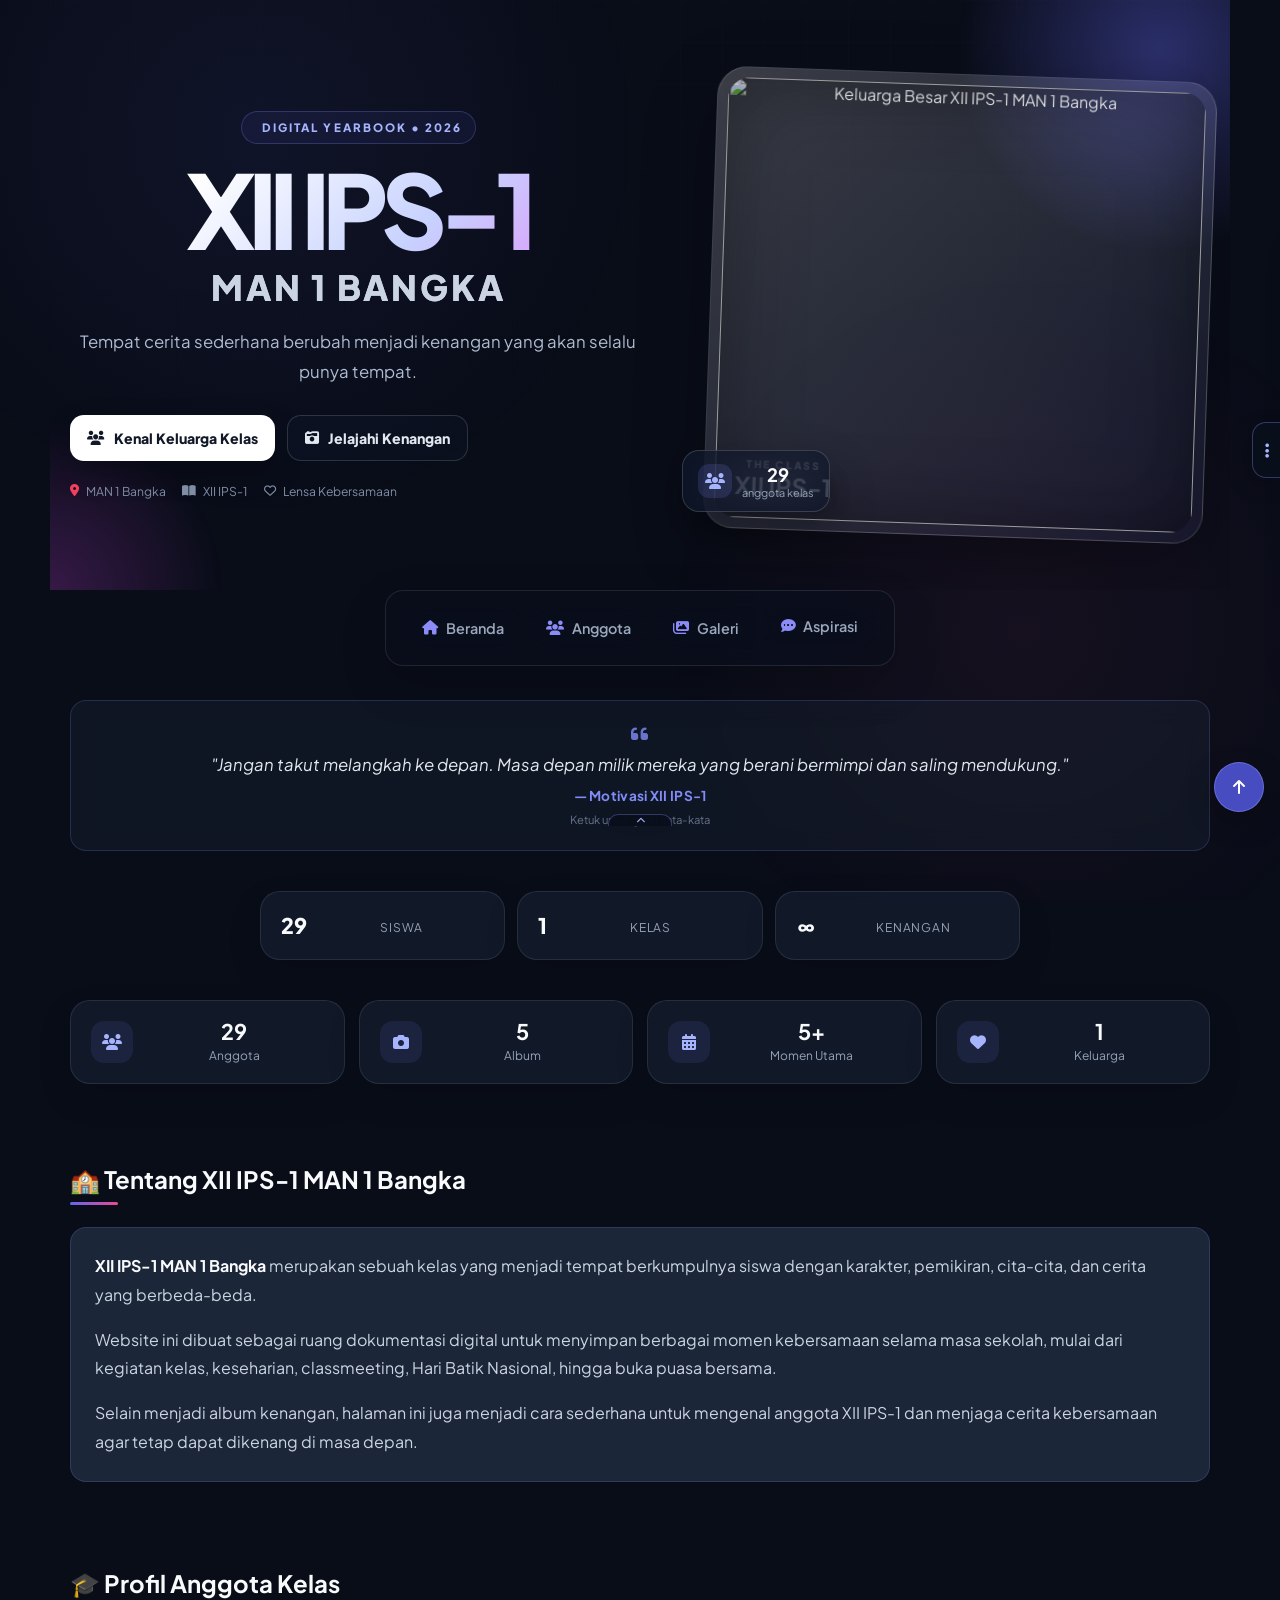
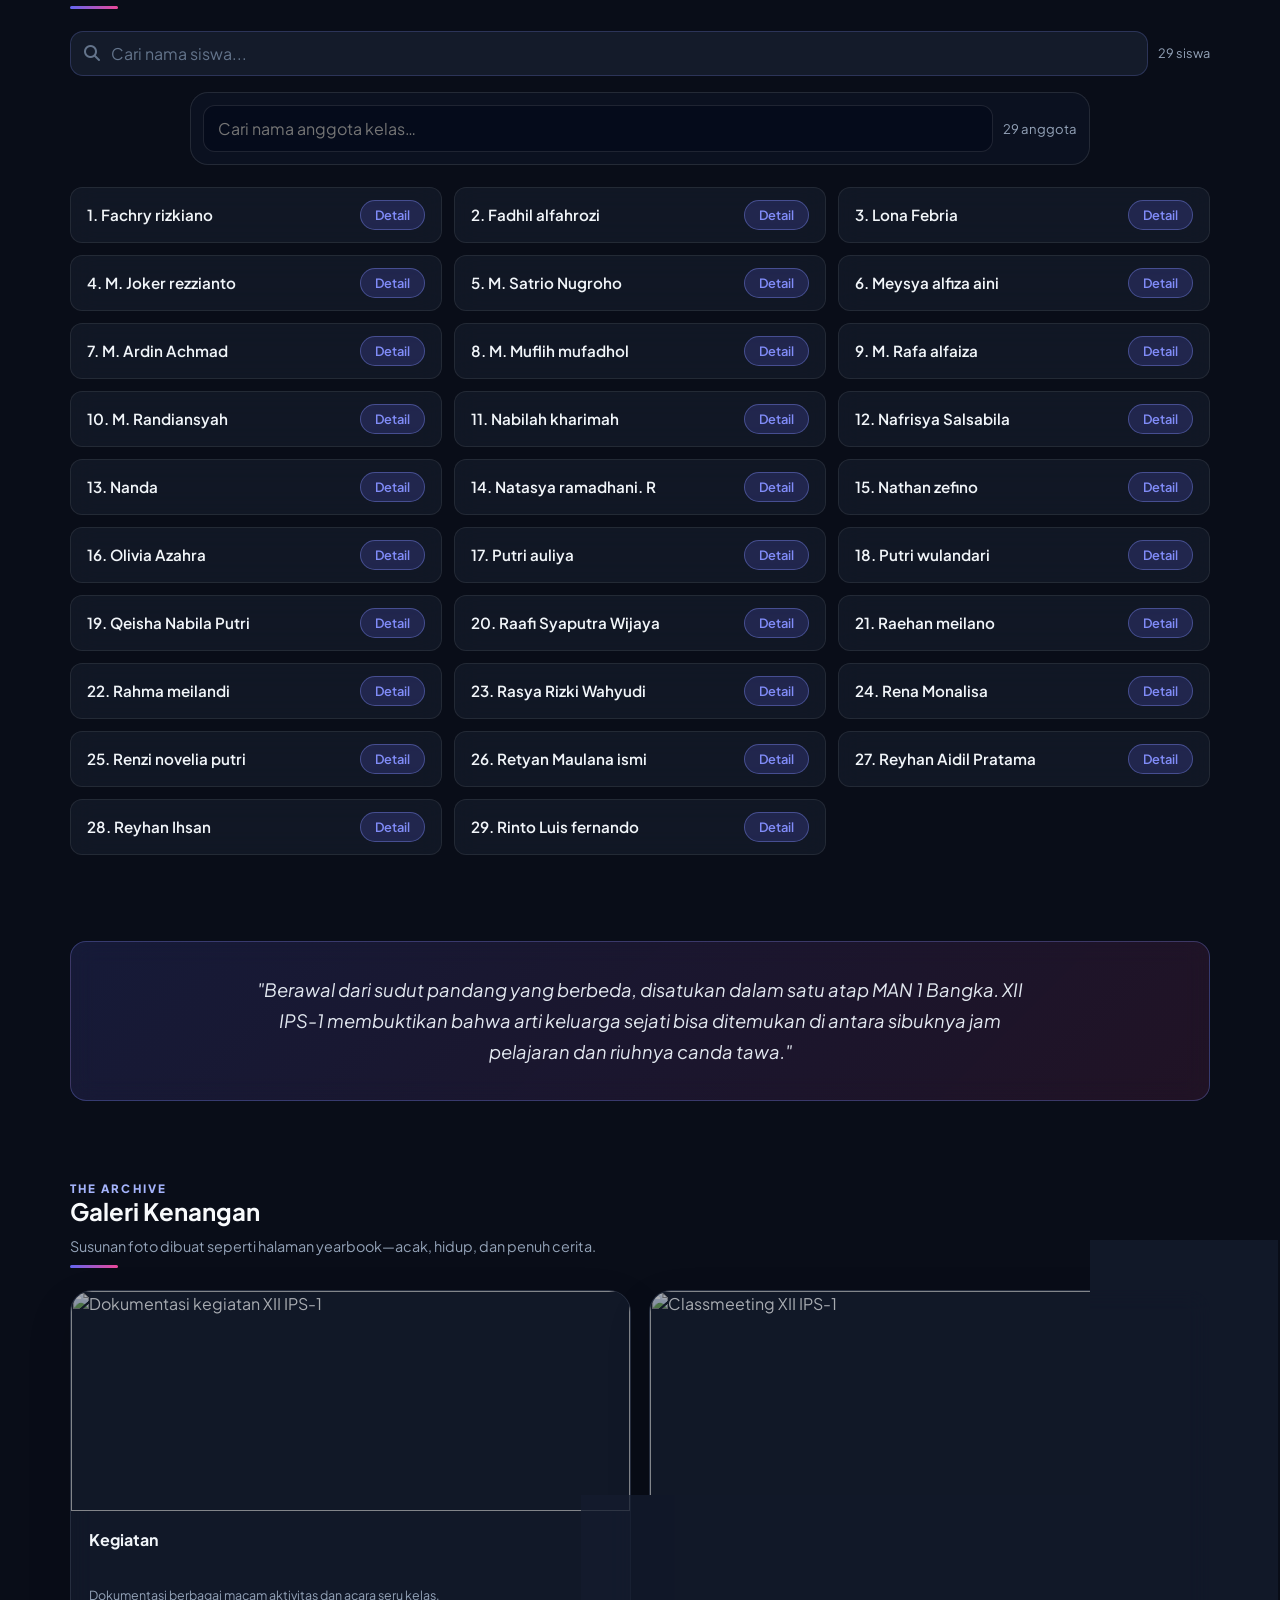
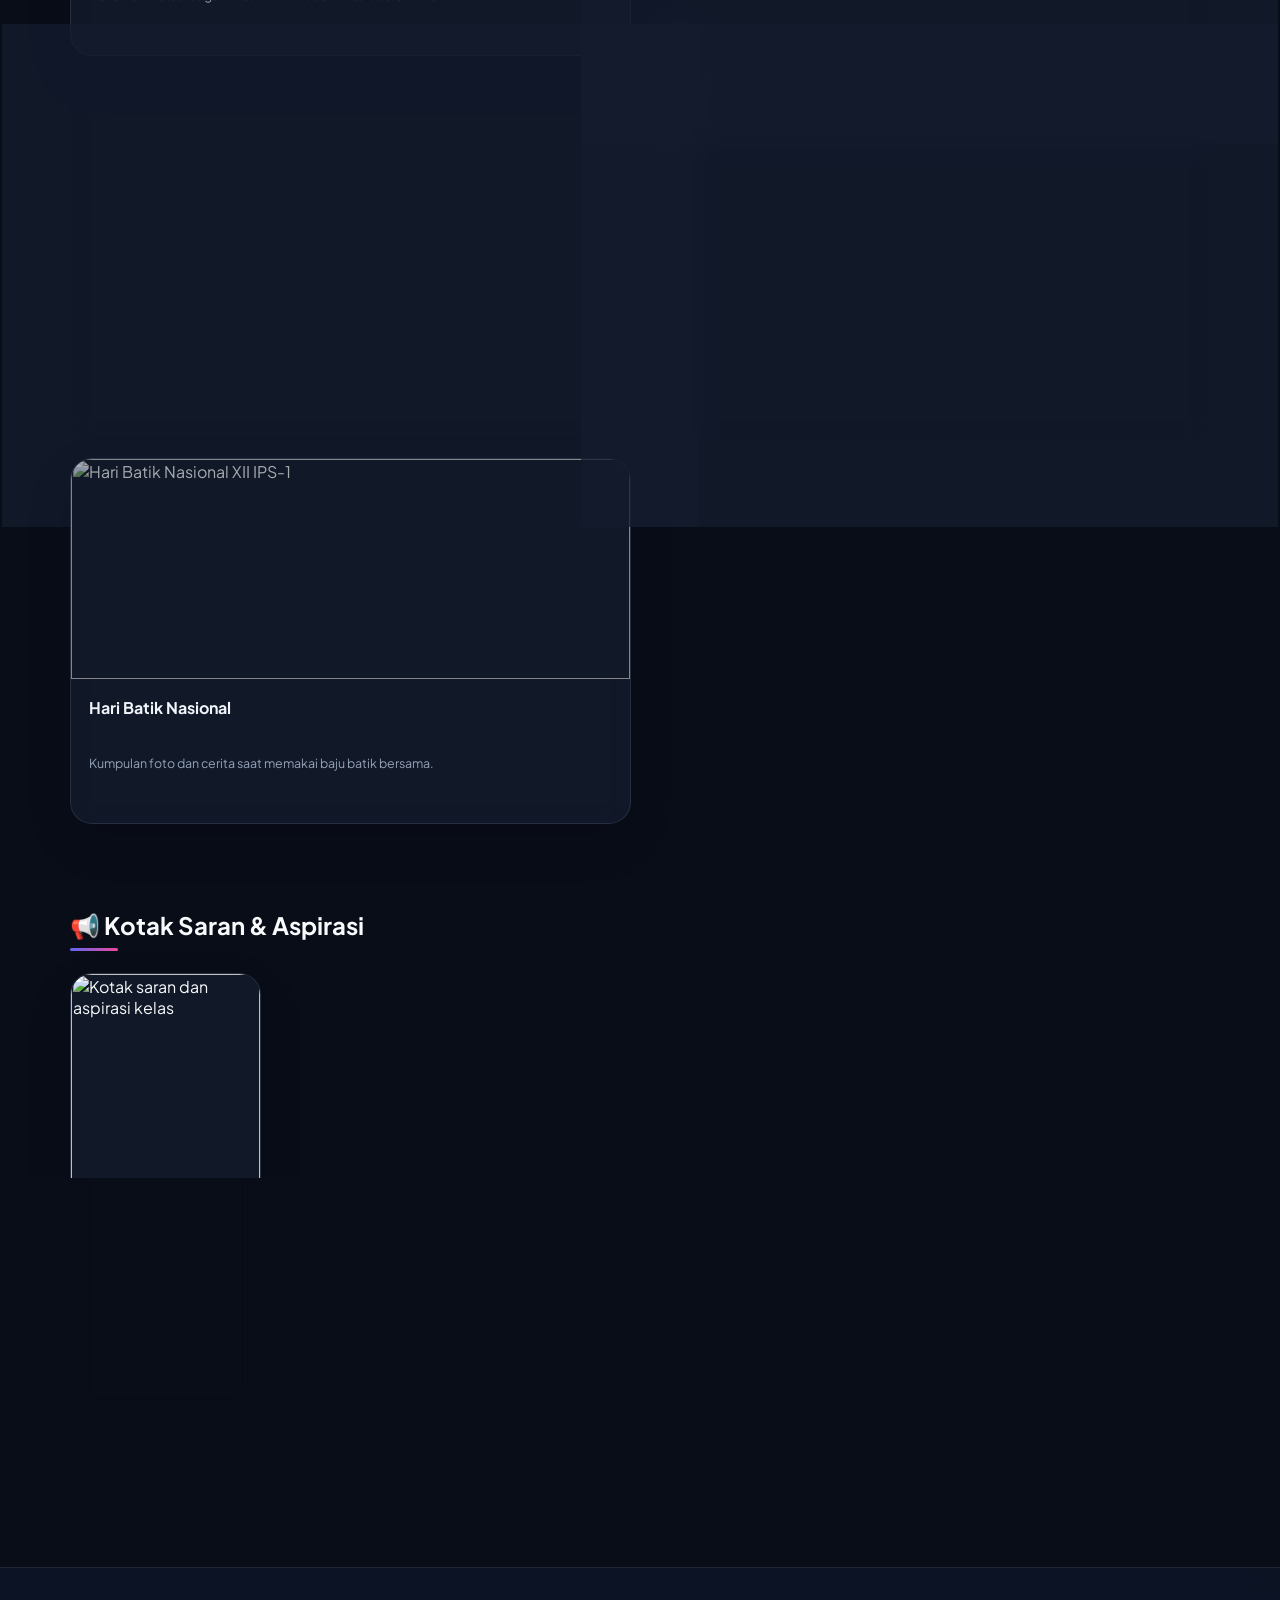
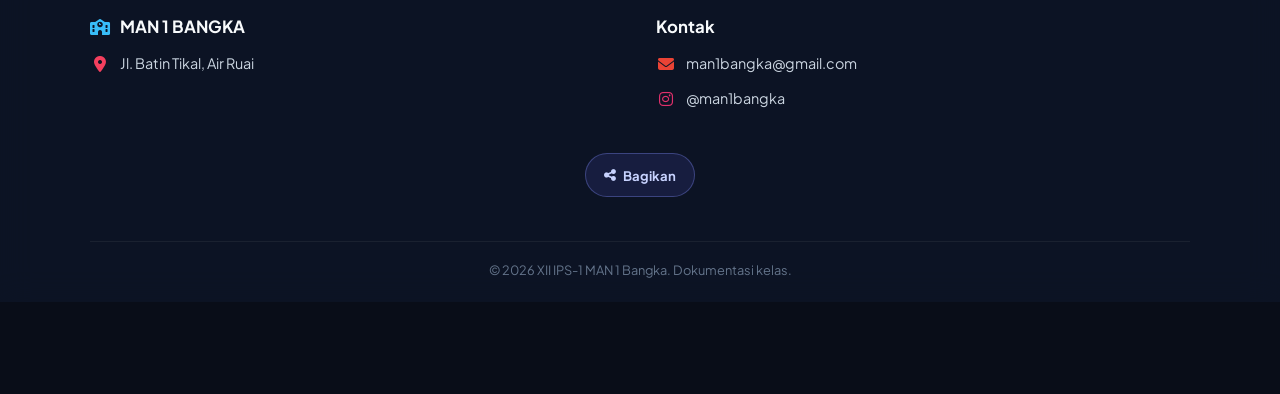
==== commit 1de3fdcd: "Add files via upload" ====
--- a/index.html
+++ b/index.html
@@ -1858,6 +1858,203 @@
  *,*::before,*::after{scroll-behavior:auto!important;animation-duration:.01ms!important;transition-duration:.01ms!important}
 }
 </style>
+
+<style id="premium-yearbook">
+:root{--p-bg:#090d18;--p-surface:rgba(20,28,46,.76);--p-surface-strong:#151d30;--p-border:rgba(148,163,184,.16);--p-text:#f8fafc;--p-muted:#94a3b8;--p-accent:#8b8cf8;--p-accent2:#d946ef;--p-shadow:0 24px 70px rgba(0,0,0,.28)}
+body{background:var(--p-bg)!important;color:var(--p-text);overflow-x:hidden}
+.container{max-width:1180px!important;padding-left:20px!important;padding-right:20px!important}
+.premium-hero{max-width:1180px;margin:0 auto;padding:64px 20px 44px;min-height:590px;display:grid;grid-template-columns:1.05fr .95fr;gap:42px;align-items:center;position:relative;overflow:hidden}
+.hero-grid{position:absolute;inset:0;opacity:.18;background-image:linear-gradient(rgba(148,163,184,.08) 1px,transparent 1px),linear-gradient(90deg,rgba(148,163,184,.08) 1px,transparent 1px);background-size:42px 42px;mask-image:linear-gradient(to bottom,black,transparent 88%);pointer-events:none}
+.hero-orb{position:absolute;border-radius:50%;filter:blur(2px);pointer-events:none}.orb-one{width:420px;height:420px;right:-140px;top:-160px;background:radial-gradient(circle,rgba(99,102,241,.38),transparent 68%)}.orb-two{width:360px;height:360px;left:-180px;bottom:-180px;background:radial-gradient(circle,rgba(217,70,239,.22),transparent 68%)}
+.hero-copy{position:relative;z-index:2}.eyebrow,.section-kicker{font-size:.72rem;font-weight:800;letter-spacing:.18em;color:#a5b4fc}.eyebrow{display:inline-flex;gap:8px;align-items:center;padding:8px 12px;border:1px solid rgba(129,140,248,.25);border-radius:999px;background:rgba(99,102,241,.08);margin-bottom:20px}.premium-hero h1{font-size:clamp(3.3rem,8vw,6.6rem);line-height:.88;letter-spacing:-.075em;margin:0 0 24px;font-weight:800;background:linear-gradient(135deg,#fff 20%,#c7d2fe 58%,#e879f9);-webkit-background-clip:text;background-clip:text;color:transparent}.premium-hero h1 span{font-size:.34em;letter-spacing:.08em;color:#cbd5e1;display:block;margin-top:18px;background:none;-webkit-text-fill-color:initial}.premium-hero p{max-width:580px;color:#aebbd0;font-size:1.05rem;line-height:1.8}.hero-actions{display:flex;gap:12px;flex-wrap:wrap;margin:28px 0 22px}.hero-btn{display:inline-flex;align-items:center;gap:9px;text-decoration:none;padding:13px 17px;border-radius:14px;font-weight:800;font-size:.88rem;transition:.25s ease}.hero-btn.primary{background:#fff;color:#111827;box-shadow:0 12px 30px rgba(0,0,0,.2)}.hero-btn.ghost{color:#e2e8f0;border:1px solid rgba(148,163,184,.24);background:rgba(15,23,42,.42);backdrop-filter:blur(12px)}.hero-btn:hover{transform:translateY(-3px)}.hero-meta{display:flex;flex-wrap:wrap;gap:16px;color:#7f8da5;font-size:.76rem}.hero-meta span{display:inline-flex;gap:7px;align-items:center}
+.hero-visual{position:relative;z-index:2;justify-self:end;width:min(100%,500px)}.hero-photo-frame{position:relative;border-radius:30px;padding:10px;background:linear-gradient(135deg,rgba(255,255,255,.2),rgba(129,140,248,.08));border:1px solid rgba(255,255,255,.14);box-shadow:var(--p-shadow);transform:rotate(2deg)}.hero-photo-frame img{width:100%;height:440px;object-fit:cover;border-radius:22px;display:block}.hero-photo-frame:after{content:"";position:absolute;inset:10px;border-radius:22px;box-shadow:inset 0 0 80px rgba(0,0,0,.38);pointer-events:none}.hero-photo-label{position:absolute;left:30px;bottom:28px;color:#fff;z-index:2;text-shadow:0 3px 18px rgba(0,0,0,.5)}.hero-photo-label span{display:block;font-size:.63rem;letter-spacing:.2em;font-weight:800;opacity:.75}.hero-photo-label strong{font-size:1.5rem}.hero-floating-card{position:absolute;left:-28px;bottom:24px;display:flex;align-items:center;gap:10px;padding:12px 15px;border:1px solid rgba(255,255,255,.16);border-radius:17px;background:rgba(15,23,42,.78);backdrop-filter:blur(18px);box-shadow:0 18px 45px rgba(0,0,0,.3)}.hero-floating-card b{display:block;font-size:1.15rem}.hero-floating-card small{display:block;color:#94a3b8;font-size:.68rem}.mini-icon{width:34px;height:34px;border-radius:11px;display:grid;place-items:center;background:rgba(129,140,248,.16);color:#a5b4fc}
+.premium-nav-wrap{top:10px!important;max-width:1180px;margin:0 auto 34px!important;border:1px solid var(--p-border)!important;border-radius:18px!important;background:rgba(10,15,28,.72)!important;backdrop-filter:blur(18px);box-shadow:0 18px 45px rgba(0,0,0,.18)!important}.premium-nav{max-width:none!important}.premium-nav .quick-nav{width:100%;justify-content:space-between}.premium-nav .nav-pill{border:0!important;background:transparent!important;border-radius:12px!important;color:#9aa8bd!important;padding:10px 16px!important}.premium-nav .nav-pill:hover,.premium-nav .nav-pill:focus-visible{color:#fff!important;background:rgba(129,140,248,.1)!important}.premium-nav .nav-pill i{color:#8b8cf8}
+.mobile-dock{display:none}
+.yearbook-stats{display:grid;grid-template-columns:repeat(4,1fr);gap:14px;margin:0 0 70px}.stat-card{padding:20px;border:1px solid var(--p-border);background:var(--p-surface);border-radius:20px;display:grid;grid-template-columns:auto 1fr;column-gap:12px;align-items:center;box-shadow:0 14px 35px rgba(0,0,0,.12)}.stat-icon{grid-row:1/3;width:42px;height:42px;border-radius:13px;display:grid;place-items:center;color:#a5b4fc;background:rgba(129,140,248,.1)}.stat-card strong{font-size:1.35rem;line-height:1}.stat-card>span:last-child{font-size:.75rem;color:var(--p-muted);margin-top:4px}
+.section-space{margin-bottom:86px}.premium-section-head{align-items:end!important}.section-subtitle{color:var(--p-muted);font-size:.9rem;line-height:1.7;max-width:640px;margin-top:8px}.timeline-section{position:relative}.timeline-track{position:relative;display:grid;grid-template-columns:repeat(5,1fr);gap:14px;margin-top:26px}.timeline-track:before{content:"";position:absolute;left:6%;right:6%;top:23px;height:1px;background:linear-gradient(90deg,transparent,#64748b,transparent);opacity:.45}.timeline-item{position:relative;padding:58px 18px 20px;border:1px solid var(--p-border);background:linear-gradient(180deg,rgba(30,41,59,.52),rgba(15,23,42,.4));border-radius:20px;min-height:220px}.timeline-dot{position:absolute;top:12px;left:18px;width:24px;height:24px;border-radius:8px;display:grid;place-items:center;font-size:.6rem;font-weight:800;color:#fff;background:linear-gradient(135deg,#6366f1,#d946ef);box-shadow:0 0 0 5px rgba(99,102,241,.08)}.timeline-label{font-size:.6rem;font-weight:800;letter-spacing:.15em;color:#a5b4fc}.timeline-item h3{font-size:.98rem;margin:9px 0 8px}.timeline-item p{font-size:.75rem;color:var(--p-muted);line-height:1.7}
+.gallery-grid{display:block!important;column-count:2;column-gap:18px}.gallery-grid .card-link{display:block;break-inside:avoid;margin-bottom:18px}.gallery-grid .card{overflow:hidden;border-radius:22px!important;background:var(--p-surface)!important;border:1px solid var(--p-border)!important;box-shadow:0 18px 45px rgba(0,0,0,.13)!important}.gallery-grid .img-wrapper{height:auto!important;aspect-ratio:auto!important}.gallery-grid .img-wrapper img{width:100%;height:auto;min-height:190px;max-height:430px;object-fit:cover;display:block;transition:transform .55s ease}.gallery-grid .card:hover img{transform:scale(1.035)}.gallery-grid .card-content{padding:18px!important}.gallery-grid .card-content h3{font-size:1rem!important}.gallery-grid .card-content p{color:var(--p-muted)!important;font-size:.78rem!important;line-height:1.65}
+/* Comfortable light mode */
+body.ui-light{--p-bg:#f4f1eb;--p-surface:rgba(255,255,255,.88);--p-surface-strong:#fff;--p-border:rgba(71,58,42,.12);--p-text:#27231f;--p-muted:#71685f;--p-shadow:0 22px 55px rgba(86,70,50,.11);background:#f4f1eb!important;color:#27231f!important;background-image:radial-gradient(at 0% 0%,rgba(124,58,237,.06),transparent 48%),radial-gradient(at 100% 100%,rgba(236,72,153,.05),transparent 48%)!important}body.ui-light .premium-hero{background:radial-gradient(circle at 78% 20%,rgba(129,140,248,.09),transparent 32%)}body.ui-light .premium-hero h1{background:linear-gradient(135deg,#211d19 15%,#5b55a7 70%,#a63f92);-webkit-background-clip:text;background-clip:text}body.ui-light .premium-hero h1 span{color:#665e56;background:none;-webkit-text-fill-color:initial}.ui-light .hero-btn.ghost{color:#453f38;background:rgba(255,255,255,.68);border-color:rgba(71,58,42,.12)}.ui-light .hero-meta{color:#8b8176}.ui-light .premium-nav-wrap{background:rgba(255,252,247,.82)!important;border-color:rgba(71,58,42,.12)!important;box-shadow:0 12px 30px rgba(86,70,50,.08)!important}.ui-light .premium-nav .nav-pill{color:#6f675f!important}.ui-light .premium-nav .nav-pill:hover{color:#312b26!important;background:rgba(99,102,241,.07)!important}.ui-light .stat-card,.ui-light .timeline-item,.ui-light .gallery-grid .card{background:rgba(255,255,255,.86)!important;border-color:rgba(71,58,42,.1)!important;box-shadow:0 15px 35px rgba(86,70,50,.08)!important}.ui-light .stat-card strong,.ui-light .timeline-item h3,.ui-light .section-title,.ui-light .gallery-grid .card-content h3{color:#2d2823!important}.ui-light .section-subtitle,.ui-light .timeline-item p,.ui-light .gallery-grid .card-content p{color:#756c63!important}.ui-light .timeline-track:before{background:linear-gradient(90deg,transparent,#a69b8f,transparent)}.ui-light .hero-floating-card{background:rgba(255,252,247,.9);color:#2d2823;border-color:rgba(71,58,42,.12);box-shadow:0 18px 40px rgba(86,70,50,.12)}.ui-light .hero-floating-card small{color:#7b7168}.ui-light .eyebrow{background:rgba(99,102,241,.06);border-color:rgba(99,102,241,.12)}
+/* Keep legacy sections comfortable in light mode */
+.ui-light .about-card,.ui-light .quote-container,.ui-light .class-banner,.ui-light .student-list-item,.ui-light .modal-card,.ui-light .audio-player{background:rgba(255,255,255,.88)!important;color:#2d2823!important;border-color:rgba(71,58,42,.1)!important;box-shadow:0 15px 35px rgba(86,70,50,.07)!important}.ui-light .student-name,.ui-light .quote-text,.ui-light .quote-author,.ui-light .class-banner p{color:#3c352f!important}.ui-light .section-header .section-title{color:#2d2823!important}.ui-light footer{background:#ebe5dc!important;color:#5f574f!important}.ui-light .ui-search{background:#fff!important;color:#2d2823!important;border-color:rgba(71,58,42,.12)!important}.ui-light .ui-toolbar{background:rgba(255,255,255,.7)!important}
+@media(max-width:820px){.premium-hero{grid-template-columns:1fr;padding:44px 16px 28px;min-height:auto}.hero-visual{justify-self:center;width:min(100%,560px)}.hero-photo-frame img{height:330px}.hero-floating-card{left:12px}.yearbook-stats{grid-template-columns:repeat(2,1fr);margin-bottom:55px}.timeline-track{grid-template-columns:1fr 1fr}.timeline-track:before{display:none}.gallery-grid{column-count:2!important}.premium-nav-wrap{margin-left:12px!important;margin-right:12px!important}}
+@media(max-width:600px){.container{padding-left:14px!important;padding-right:14px!important}.premium-hero{padding-top:34px}.premium-hero h1{font-size:clamp(3rem,17vw,4.4rem)}.premium-hero p{font-size:.92rem}.hero-actions{display:grid;grid-template-columns:1fr}.hero-btn{justify-content:center}.hero-meta{gap:8px 12px;font-size:.68rem}.hero-photo-frame{transform:none;padding:7px;border-radius:22px}.hero-photo-frame img{height:280px;border-radius:17px}.hero-photo-label{left:20px;bottom:20px}.hero-photo-label strong{font-size:1.2rem}.hero-floating-card{left:12px;bottom:14px}.premium-nav-wrap{display:none!important}.mobile-dock{position:fixed;display:flex;left:10px;right:10px;bottom:calc(82px + env(safe-area-inset-bottom,0px));z-index:9050;padding:7px;border:1px solid rgba(148,163,184,.16);border-radius:18px;background:rgba(13,19,32,.84);backdrop-filter:blur(20px);box-shadow:0 15px 40px rgba(0,0,0,.25);justify-content:space-around}.mobile-dock a{min-width:0;flex:1;text-decoration:none;color:#8491a7;font-size:.58rem;font-weight:700;text-align:center;padding:7px 3px;border-radius:13px}.mobile-dock i{display:block;font-size:.88rem;margin-bottom:4px;color:#a5b4fc}.mobile-dock a:active,.mobile-dock a:focus-visible{background:rgba(129,140,248,.12);color:#fff}.ui-tools{top:88px!important;bottom:auto!important;right:12px!important;flex-direction:row!important}.ui-tool{width:40px!important;height:40px!important}.yearbook-stats{gap:10px}.stat-card{padding:15px}.stat-icon{width:36px;height:36px}.stat-card strong{font-size:1.1rem}.stat-card>span:last-child{font-size:.68rem}.timeline-track{grid-template-columns:1fr}.timeline-item{min-height:0;padding-top:54px}.gallery-grid{column-count:1!important}.gallery-grid .card-link{margin-bottom:14px}body{padding-bottom:calc(150px + env(safe-area-inset-bottom,0px))!important}.audio-player{bottom:calc(10px + env(safe-area-inset-bottom,0px))!important;left:10px!important;right:10px!important;max-width:none!important}.ui-toast{bottom:calc(152px + env(safe-area-inset-bottom,0px))!important}}
+@media(prefers-reduced-motion:reduce){.hero-photo-frame,.gallery-grid .card:hover img{transform:none!important}}
+</style>
+
+<style id="v6-layout-css">
+:root{--safe-bottom:env(safe-area-inset-bottom,0px);--mobile-nav-h:72px;--audio-panel-h:62px}
+.ui-tools{position:fixed!important;top:50%!important;right:-104px!important;width:132px!important;max-width:132px!important;height:auto!important;box-sizing:border-box!important;padding:10px!important;gap:8px!important;display:flex!important;flex-direction:column!important;align-items:center!important;overflow:visible!important;background:rgba(10,15,28,.97)!important;border:1px solid rgba(129,140,248,.30)!important;border-right:0!important;border-radius:18px 0 0 18px!important;box-shadow:0 12px 35px rgba(0,0,0,.30)!important;backdrop-filter:blur(14px)!important;z-index:10050!important;transform:translateY(-50%)!important;transition:right .28s cubic-bezier(.2,.8,.2,1)!important}
+.ui-tools.is-open{right:0!important}
+.ui-tools .ui-drawer-handle{position:absolute!important;left:-29px!important;top:50%!important;transform:translateY(-50%)!important;width:30px!important;height:64px!important;margin:0!important;padding:0!important;display:grid!important;place-items:center!important;border:1px solid rgba(129,140,248,.30)!important;border-right:0!important;border-radius:14px 0 0 14px!important;background:rgba(10,15,28,.97)!important;color:#a5b4fc!important;cursor:pointer!important;touch-action:none!important;box-shadow:-8px 8px 22px rgba(0,0,0,.20)!important}
+.ui-tools .ui-tool{width:48px!important;height:48px!important;min-width:48px!important;padding:0!important;margin:0!important;border-radius:14px!important;display:grid!important;place-items:center!important;flex:none!important}
+.ui-tools::before{display:none!important}
+.ui-top-fixed{position:fixed!important;right:16px!important;bottom:calc(var(--mobile-nav-h) + 18px + var(--safe-bottom))!important;width:52px!important;height:52px!important;display:grid!important;place-items:center!important;border-radius:50%!important;border:1px solid rgba(129,140,248,.55)!important;background:rgba(76,81,205,.94)!important;color:#fff!important;box-shadow:0 10px 28px rgba(0,0,0,.28)!important;z-index:10060!important;cursor:pointer!important;transition:transform .2s ease,opacity .2s ease!important}
+.ui-top-fixed:hover{transform:translateY(-3px)!important}.ui-top-fixed:active{transform:scale(.95)!important}
+@media(max-width:700px){body{padding-bottom:calc(var(--mobile-nav-h) + 20px + var(--safe-bottom))!important}.mobile-dock{left:10px!important;right:10px!important;bottom:calc(8px + var(--safe-bottom))!important;height:var(--mobile-nav-h)!important;box-sizing:border-box!important;z-index:10000!important}.ui-tools{top:40%!important}.ui-top-fixed{right:14px!important;bottom:calc(var(--mobile-nav-h) + 16px + var(--safe-bottom))!important;width:50px!important;height:50px!important}}
+.audio-player.audio-dock{position:fixed!important;left:50%!important;right:auto!important;bottom:calc(var(--mobile-nav-h) + 8px + var(--safe-bottom))!important;width:min(720px,calc(100vw - 16px))!important;height:var(--audio-panel-h)!important;min-height:var(--audio-panel-h)!important;box-sizing:border-box!important;padding:8px 10px!important;border-radius:18px!important;background:rgba(10,15,28,.97)!important;border:1px solid rgba(129,140,248,.32)!important;box-shadow:0 14px 35px rgba(0,0,0,.30)!important;z-index:10030!important;overflow:hidden!important;transform:translate(-50%,calc(100% + 52px))!important;transition:transform .30s cubic-bezier(.2,.8,.2,1)!important}
+.audio-player.audio-dock.is-open{transform:translate(-50%,0)!important}.audio-dock .audio-toggle{position:absolute!important;top:-22px!important;left:50%!important;transform:translateX(-50%)!important;width:82px!important;height:22px!important;padding:0!important;border:1px solid rgba(129,140,248,.32)!important;border-bottom:0!important;border-radius:13px 13px 0 0!important;background:rgba(10,15,28,.97)!important;color:#a5b4fc!important;display:grid!important;place-items:center!important;cursor:pointer!important;touch-action:none!important;z-index:2!important}.audio-dock audio{display:block!important;width:100%!important;height:44px!important;max-width:none!important}
+body.ui-light .ui-tools{background:#fffdf9!important;border-color:#e2ddd5!important}body.ui-light .ui-tools .ui-drawer-handle{background:#fffdf9!important;color:#514a91!important;border-color:#e2ddd5!important}body.ui-light .ui-top-fixed{background:#615bd8!important;border-color:#514a91!important}body.ui-light .audio-player.audio-dock{background:#fffdf9!important;border-color:#e2ddd5!important;box-shadow:0 12px 28px rgba(43,38,31,.12)!important}body.ui-light .audio-dock .audio-toggle{background:#fffdf9!important;color:#514a91!important;border-color:#e2ddd5!important}
+@media(max-width:420px){.mobile-dock{left:8px!important;right:8px!important;height:68px!important}.ui-top-fixed{right:12px!important}.audio-player.audio-dock{width:calc(100vw - 12px)!important}}
+</style>
+<style id="v7-layout-fix">
+:root{--v7-safe:env(safe-area-inset-bottom,0px);--v7-nav:72px;--v7-audio:74px;}
+/* RIGHT CONTROL: closed = only the three-dot trigger is visible */
+.ui-tools{position:fixed!important;top:50%!important;right:-280px!important;left:auto!important;width:250px!important;max-width:250px!important;height:auto!important;box-sizing:border-box!important;padding:12px!important;gap:9px!important;display:flex!important;flex-direction:column!important;align-items:center!important;overflow:visible!important;background:rgba(10,15,28,.985)!important;border:1px solid rgba(129,140,248,.30)!important;border-right:0!important;border-radius:18px 0 0 18px!important;box-shadow:0 16px 40px rgba(0,0,0,.34)!important;backdrop-filter:blur(16px)!important;z-index:10080!important;transform:translateY(-50%)!important;transition:right .28s cubic-bezier(.2,.8,.2,1)!important;}
+.ui-tools.is-open{right:0!important}
+.ui-tools .ui-drawer-handle{display:none!important}
+.v7-tools-trigger{position:fixed!important;right:0!important;top:50%!important;transform:translateY(-50%)!important;width:30px!important;height:58px!important;border:1px solid rgba(129,140,248,.34)!important;border-right:0!important;border-radius:15px 0 0 15px!important;background:rgba(10,15,28,.98)!important;color:#a5b4fc!important;display:grid!important;place-items:center!important;z-index:10090!important;box-shadow:-6px 8px 20px rgba(0,0,0,.22)!important;padding:0!important;touch-action:none!important;}
+.v7-tools-trigger i{font-size:17px!important;line-height:1!important}
+.v7-tools-trigger.is-open{right:250px!important}
+.ui-tools .ui-tool{width:48px!important;height:48px!important;min-width:48px!important;padding:0!important;margin:0!important;border-radius:14px!important;display:grid!important;place-items:center!important;flex:none!important}
+.ui-top-fixed{position:fixed!important;right:14px!important;bottom:calc(var(--v7-nav) + 16px + var(--v7-safe))!important;width:50px!important;height:50px!important;display:grid!important;place-items:center!important;border-radius:50%!important;border:1px solid rgba(129,140,248,.55)!important;background:rgba(76,81,205,.94)!important;color:#fff!important;box-shadow:0 10px 28px rgba(0,0,0,.28)!important;z-index:10070!important;cursor:pointer!important;}
+/* AUDIO: separate layer; closed panel is fully below the viewport. */
+.audio-player.audio-dock{position:fixed!important;left:50%!important;right:auto!important;bottom:calc(var(--v7-nav) + 7px + var(--v7-safe))!important;width:min(720px,calc(100vw - 20px))!important;height:var(--v7-audio)!important;min-height:var(--v7-audio)!important;box-sizing:border-box!important;padding:9px 10px!important;border-radius:18px!important;background:rgba(10,15,28,.985)!important;border:1px solid rgba(129,140,248,.32)!important;box-shadow:0 14px 35px rgba(0,0,0,.30)!important;z-index:10060!important;overflow:hidden!important;transform:translate(-50%,calc(100% + 18px))!important;transition:transform .28s cubic-bezier(.2,.8,.2,1)!important;}
+.audio-player.audio-dock.is-open{transform:translate(-50%,0)!important}
+.audio-player.audio-dock .audio-toggle{display:none!important}
+.audio-player.audio-dock audio{display:block!important;width:100%!important;height:48px!important;max-width:none!important}
+.v7-audio-trigger{position:fixed!important;left:50%!important;transform:translateX(-50%)!important;bottom:calc(var(--v7-nav) + 4px + var(--v7-safe))!important;width:74px!important;height:18px!important;padding:0!important;border:1px solid rgba(129,140,248,.34)!important;border-bottom:0!important;border-radius:12px 12px 0 0!important;background:rgba(10,15,28,.985)!important;color:#a5b4fc!important;display:grid!important;place-items:center!important;z-index:10075!important;box-shadow:0 -4px 15px rgba(0,0,0,.16)!important;touch-action:none!important;}
+.v7-audio-trigger i{font-size:12px!important;line-height:1!important}
+.v7-audio-trigger.is-open{bottom:calc(var(--v7-nav) + var(--v7-audio) + 7px + var(--v7-safe))!important}
+.mobile-dock{z-index:10000!important}
+body{padding-bottom:calc(var(--v7-nav) + 20px + var(--v7-safe))!important}
+body.ui-light .ui-tools,body.ui-light .v7-tools-trigger,body.ui-light .v7-audio-trigger,body.ui-light .audio-player.audio-dock{background:#fffaf2!important;border-color:#ded7cc!important;box-shadow:0 12px 30px rgba(52,46,38,.12)!important}
+body.ui-light .v7-tools-trigger,body.ui-light .v7-audio-trigger{color:#514a91!important}
+@media(max-width:700px){
+  .ui-tools{right:-270px!important;width:240px!important;max-width:240px!important}
+  .ui-tools.is-open{right:0!important}
+  .v7-tools-trigger.is-open{right:240px!important}
+  .ui-top-fixed{right:12px!important;bottom:calc(var(--v7-nav) + 14px + var(--v7-safe))!important;width:50px!important;height:50px!important}
+  .audio-player.audio-dock{width:calc(100vw - 20px)!important;height:var(--v7-audio)!important}
+}
+@media(max-width:420px){
+  :root{--v7-nav:68px;--v7-audio:70px}
+  .ui-tools{right:-235px!important;width:205px!important;max-width:205px!important}
+  .v7-tools-trigger.is-open{right:205px!important}
+  .audio-player.audio-dock{width:calc(100vw - 16px)!important}
+}
+</style>
+
+<style id="v8-final-layout">
+/* V8 FINAL LAYOUT FIX — audio, top button, album cover sizing */
+:root{--v8-safe:env(safe-area-inset-bottom,0px);--v8-nav:72px;--v8-audio:74px}
+
+/* Never show the legacy scroll-to-top control; V8 uses exactly one button. */
+#scrollTopBtn,.scroll-top-btn{display:none!important}
+
+/* Exactly one fixed Back-to-top button, independent from the right drawer. */
+#uiTop.ui-top-fixed{
+  position:fixed!important;
+  right:16px!important;
+  left:auto!important;
+  bottom:calc(var(--v8-nav) + 16px + var(--v8-safe))!important;
+  width:50px!important;height:50px!important;
+  display:grid!important;place-items:center!important;
+  border-radius:50%!important;
+  z-index:10070!important;
+  opacity:1!important;visibility:visible!important;
+  pointer-events:auto!important;
+}
+
+/* Right drawer: closed means ONLY the 3-dot tab is visible. */
+.ui-tools{
+  position:fixed!important;top:50%!important;right:-270px!important;left:auto!important;
+  width:240px!important;max-width:240px!important;
+  transform:translateY(-50%)!important;
+  z-index:10080!important;
+  overflow:visible!important;
+  transition:right .28s cubic-bezier(.2,.8,.2,1)!important;
+}
+.ui-tools.is-open{right:0!important}
+.v7-tools-trigger{
+  position:fixed!important;right:0!important;top:50%!important;
+  transform:translateY(-50%)!important;
+  width:28px!important;height:56px!important;
+  padding:0!important;margin:0!important;
+  border:1px solid rgba(129,140,248,.34)!important;border-right:0!important;
+  border-radius:14px 0 0 14px!important;
+  display:grid!important;place-items:center!important;
+  z-index:10090!important;
+  background:rgba(10,15,28,.98)!important;color:#a5b4fc!important;
+}
+.v7-tools-trigger.is-open{right:240px!important}
+
+/* AUDIO: closed state is completely below the viewport. No player pixels may peek out. */
+.audio-player.audio-dock{
+  position:fixed!important;left:50%!important;right:auto!important;
+  bottom:calc(var(--v8-nav) + 6px + var(--v8-safe))!important;
+  width:min(720px,calc(100vw - 20px))!important;
+  height:var(--v8-audio)!important;min-height:var(--v8-audio)!important;
+  box-sizing:border-box!important;
+  z-index:10060!important;
+  overflow:hidden!important;
+  transform:translate(-50%,calc(100% + 160px))!important;
+  visibility:hidden!important;
+  pointer-events:none!important;
+  opacity:0!important;
+  transition:transform .30s cubic-bezier(.2,.8,.2,1),opacity .18s ease,visibility 0s linear .30s!important;
+}
+.audio-player.audio-dock.is-open{
+  transform:translate(-50%,0)!important;
+  visibility:visible!important;
+  pointer-events:auto!important;
+  opacity:1!important;
+  transition:transform .30s cubic-bezier(.2,.8,.2,1),opacity .18s ease,visibility 0s!important;
+}
+.audio-player.audio-dock audio{width:100%!important;height:48px!important;display:block!important}
+
+/* Separate tiny audio handle. It remains accessible while the player itself is hidden. */
+.v7-audio-trigger{
+  position:fixed!important;left:50%!important;
+  bottom:calc(var(--v8-nav) + 2px + var(--v8-safe))!important;
+  transform:translateX(-50%)!important;
+  width:64px!important;height:12px!important;
+  padding:0!important;margin:0!important;
+  border:1px solid rgba(129,140,248,.34)!important;border-bottom:0!important;
+  border-radius:10px 10px 0 0!important;
+  display:grid!important;place-items:center!important;
+  z-index:10075!important;
+  background:rgba(10,15,28,.98)!important;color:#a5b4fc!important;
+  box-shadow:0 -3px 12px rgba(0,0,0,.14)!important;
+}
+.v7-audio-trigger i{font-size:9px!important;line-height:1!important}
+.v7-audio-trigger.is-open{
+  bottom:calc(var(--v8-nav) + var(--v8-audio) + 6px + var(--v8-safe))!important;
+}
+
+/* Album/folder covers: one consistent visual size on every homepage card. */
+.gallery-grid .card-link .img-wrapper{
+  width:100%!important;
+  height:220px!important;
+  aspect-ratio:16/10!important;
+  overflow:hidden!important;
+  background:#111827!important;
+}
+.gallery-grid .card-link .img-wrapper img{
+  width:100%!important;height:100%!important;
+  min-height:0!important;max-height:none!important;
+  aspect-ratio:16/10!important;
+  object-fit:cover!important;display:block!important;
+}
+
+/* Light mode */
+body.ui-light .v7-tools-trigger,body.ui-light .v7-audio-trigger{
+  background:#fffaf2!important;color:#514a91!important;border-color:#ded7cc!important;
+}
+@media(max-width:700px){
+  :root{--v8-nav:68px;--v8-audio:70px}
+  #uiTop.ui-top-fixed{right:14px!important;bottom:calc(var(--v8-nav) + 14px + var(--v8-safe))!important;width:48px!important;height:48px!important}
+  .ui-tools{right:-225px!important;width:205px!important;max-width:205px!important}
+  .ui-tools.is-open{right:0!important}
+  .v7-tools-trigger.is-open{right:205px!important}
+  .audio-player.audio-dock{width:calc(100vw - 16px)!important}
+  .gallery-grid .card-link .img-wrapper{height:190px!important}
+}
+@media(max-width:420px){
+  .gallery-grid .card-link .img-wrapper{height:175px!important}
+}
+</style>
+
 </head>
 
 <body>
@@ -1893,73 +2090,53 @@
          HEADER
     ========================================================= -->
 
-    <header id="topHeader">
-
-        <span class="header-tag">
-            Memori Kelas
-        </span>
-
-        <h1>
-            Lensa Kebersamaan XII IPS-1
-        </h1>
-
-        <p>
-            Menyimpan Setiap Momen, Cerita, dan Kenangan Bersama
-        </p>
-
+    <header id="topHeader" class="premium-hero">
+        <div class="hero-orb orb-one"></div>
+        <div class="hero-orb orb-two"></div>
+        <div class="hero-grid"></div>
+        <div class="hero-copy">
+            <span class="eyebrow"><i class="fa-solid fa-sparkles"></i> DIGITAL YEARBOOK • 2026</span>
+            <h1>XII IPS-1<br><span>MAN 1 BANGKA</span></h1>
+            <p>Tempat cerita sederhana berubah menjadi kenangan yang akan selalu punya tempat.</p>
+            <div class="hero-actions">
+                <a href="#profil" class="hero-btn primary"><i class="fa-solid fa-users"></i> Kenal Keluarga Kelas</a>
+                <a href="#album" class="hero-btn ghost"><i class="fa-solid fa-camera-retro"></i> Jelajahi Kenangan</a>
+            </div>
+            <div class="hero-meta">
+                <span><i class="fa-solid fa-location-dot"></i> MAN 1 Bangka</span>
+                <span><i class="fa-solid fa-book-open"></i> XII IPS-1</span>
+                <span><i class="fa-regular fa-heart"></i> Lensa Kebersamaan</span>
+            </div>
+        </div>
+        <div class="hero-visual">
+            <div class="hero-photo-frame">
+                <img src="keluarga-besar.jpg" alt="Keluarga Besar XII IPS-1 MAN 1 Bangka" fetchpriority="high" decoding="async" data-fallback="https://images.unsplash.com/photo-1523240795612-9a054b0db644?auto=format&fit=crop&w=1000&q=80">
+                <div class="hero-photo-label"><span>THE CLASS</span><strong>XII IPS-1</strong></div>
+            </div>
+            <div class="hero-floating-card"><span class="mini-icon"><i class="fa-solid fa-users"></i></span><div><b>29</b><small>anggota kelas</small></div></div>
+        </div>
     </header>
-
 
     <!-- =========================================================
          NAVIGATION
     ========================================================= -->
 
-    <div class="sticky-nav-wrapper">
-
-        <nav
-            class="nav-inner"
-            aria-label="Navigasi utama"
-        >
-
+    <div class="sticky-nav-wrapper premium-nav-wrap">
+        <nav class="nav-inner premium-nav" aria-label="Navigasi utama">
             <div class="quick-nav">
-
-                <a
-                    href="#tentang"
-                    class="nav-pill"
-                >
-                    <i class="fa-solid fa-school"></i>
-                    Tentang
-                </a>
-
-                <a
-                    href="#profil"
-                    class="nav-pill"
-                >
-                    <i class="fa-solid fa-users"></i>
-                    Profil Kelas
-                </a>
-
-                <a
-                    href="#album"
-                    class="nav-pill"
-                >
-                    <i class="fa-solid fa-images"></i>
-                    Album Kegiatan
-                </a>
-
-                <a
-                    href="#pengaduan"
-                    class="nav-pill"
-                >
-                    <i class="fa-solid fa-bullhorn"></i>
-                    Saran & Aspirasi
-                </a>
-
+                <a href="#tentang" class="nav-pill"><i class="fa-solid fa-house"></i><span>Beranda</span></a>
+                <a href="#profil" class="nav-pill"><i class="fa-solid fa-users"></i><span>Anggota</span></a>
+                <a href="#album" class="nav-pill"><i class="fa-solid fa-images"></i><span>Galeri</span></a>
+                <a href="#pengaduan" class="nav-pill"><i class="fa-solid fa-comment-dots"></i><span>Aspirasi</span></a>
             </div>
-
         </nav>
-
     </div>
+    <nav class="mobile-dock" aria-label="Navigasi cepat mobile">
+        <a href="#tentang"><i class="fa-solid fa-house"></i><span>Home</span></a>
+        <a href="#profil"><i class="fa-solid fa-users"></i><span>Class</span></a>
+        <a href="#album"><i class="fa-solid fa-images"></i><span>Gallery</span></a>
+        <a href="#pengaduan"><i class="fa-solid fa-comment-dots"></i><span>Aspirasi</span></a>
+    </nav>
 
       <!-- =========================================================
          MAIN
@@ -2026,7 +2203,13 @@
         </div>
 
       
-           <!-- =====================================================
+        <section class="yearbook-stats" aria-label="Statistik kelas">
+            <div class="stat-card"><span class="stat-icon"><i class="fa-solid fa-users"></i></span><strong>29</strong><span>Anggota</span></div>
+            <div class="stat-card"><span class="stat-icon"><i class="fa-solid fa-camera"></i></span><strong>5</strong><span>Album</span></div>
+            <div class="stat-card"><span class="stat-icon"><i class="fa-solid fa-calendar-days"></i></span><strong>5+</strong><span>Momen Utama</span></div>
+            <div class="stat-card"><span class="stat-icon"><i class="fa-solid fa-heart"></i></span><strong>1</strong><span>Keluarga</span></div>
+        </section>
+<!-- =====================================================
              TENTANG KELAS
         ====================================================== -->
 
@@ -2268,9 +2451,7 @@
 
             <div class="section-header">
 
-                <h2 class="section-title">
-                    📸 Album Kegiatan Kelas
-                </h2>
+                <div><div class="section-kicker">THE ARCHIVE</div><h2 class="section-title">Galeri Kenangan</h2><p class="section-subtitle">Susunan foto dibuat seperti halaman yearbook—acak, hidup, dan penuh cerita.</p></div>
 
             </div>
 
@@ -2646,7 +2827,7 @@
          AUDIO
     ========================================================= -->
 
-    <div class="audio-player">
+    <div class="audio-player audio-dock">
 
         <i
             class="fa-solid fa-music"
@@ -3977,5 +4158,150 @@
 })();
 </script>
 
+
+<style>.premium-hero + .premium-nav-wrap + .mobile-dock + main .hero-photo-section{display:none!important}</style>
+
+
+
+
+
+
+
+
+
+
+<script id="v7-layout-js">
+(function(){
+'use strict';
+const tools=document.querySelector('.ui-tools');
+const audio=document.querySelector('.audio-player');
+const body=document.body;
+
+/* Right controls: only a fixed three-dot tab remains visible while closed. */
+if(tools){
+  const oldHandle=tools.querySelector('.ui-drawer-handle');
+  if(oldHandle) oldHandle.remove();
+  const trigger=document.createElement('button');
+  trigger.type='button';
+  trigger.className='v7-tools-trigger';
+  trigger.setAttribute('aria-label','Buka menu tampilan');
+  trigger.setAttribute('aria-expanded','false');
+  trigger.innerHTML='<i class="fa-solid fa-ellipsis-vertical" aria-hidden="true"></i>';
+  body.appendChild(trigger);
+  let open=false,downX=0,moved=false;
+  function setOpen(v){open=!!v;tools.classList.toggle('is-open',open);trigger.classList.toggle('is-open',open);trigger.setAttribute('aria-expanded',String(open));trigger.setAttribute('aria-label',open?'Tutup menu tampilan':'Buka menu tampilan');trigger.innerHTML=open?'<i class="fa-solid fa-xmark" aria-hidden="true"></i>':'<i class="fa-solid fa-ellipsis-vertical" aria-hidden="true"></i>';}
+  trigger.addEventListener('click',()=>{if(!moved)setOpen(!open);moved=false;});
+  trigger.addEventListener('pointerdown',e=>{downX=e.clientX;moved=false;trigger.setPointerCapture?.(e.pointerId);});
+  trigger.addEventListener('pointermove',e=>{if(Math.abs(e.clientX-downX)>8)moved=true;});
+  trigger.addEventListener('pointerup',e=>{const dx=e.clientX-downX;if(Math.abs(dx)>20)setOpen(dx<0);moved=false;});
+  addEventListener('scroll',()=>setOpen(false),{passive:true});
+}
+
+/* Scroll-to-top stays independent and always available. */
+const top=document.getElementById('uiTop');
+if(top){top.removeAttribute('hidden');top.className='ui-top-fixed';if(top.parentElement!==body)body.appendChild(top);addEventListener('scroll',()=>{top.hidden=false;},{passive:true});}
+
+/* Audio: the panel itself is never used as the drag handle. A separate fixed tab is used. */
+if(audio){
+  audio.classList.add('audio-dock');
+  const old=audio.querySelector('.audio-toggle');
+  if(old) old.remove();
+  const trigger=document.createElement('button');
+  trigger.type='button';trigger.className='v7-audio-trigger';
+  trigger.setAttribute('aria-label','Buka pemutar audio');trigger.setAttribute('aria-expanded','false');
+  trigger.innerHTML='<i class="fa-solid fa-chevron-up" aria-hidden="true"></i>';
+  body.appendChild(trigger);
+  let open=false,downY=0,moved=false;
+  function setOpen(v){open=!!v;audio.classList.toggle('is-open',open);trigger.classList.toggle('is-open',open);trigger.setAttribute('aria-expanded',String(open));trigger.setAttribute('aria-label',open?'Tutup pemutar audio':'Buka pemutar audio');trigger.innerHTML=open?'<i class="fa-solid fa-chevron-down" aria-hidden="true"></i>':'<i class="fa-solid fa-chevron-up" aria-hidden="true"></i>';}
+  trigger.addEventListener('click',()=>{if(!moved)setOpen(!open);moved=false;});
+  trigger.addEventListener('pointerdown',e=>{downY=e.clientY;moved=false;trigger.setPointerCapture?.(e.pointerId);});
+  trigger.addEventListener('pointermove',e=>{if(Math.abs(e.clientY-downY)>8)moved=true;});
+  trigger.addEventListener('pointerup',e=>{const dy=e.clientY-downY;if(Math.abs(dy)>20)setOpen(dy<0);moved=false;});
+  addEventListener('scroll',()=>setOpen(false),{passive:true});
+  setOpen(false);
+}
+})();
+</script>
+
+<script id="v8-final-layout-js">
+(function(){
+  'use strict';
+  const body=document.body;
+
+  /* Remove the old floating top button entirely, leaving V8's #uiTop as the only one. */
+  const legacyTop=document.getElementById('scrollTopBtn');
+  if(legacyTop) legacyTop.remove();
+  const top=document.getElementById('uiTop');
+  if(top){
+    top.hidden=false;
+    top.className='ui-top-fixed';
+    if(top.parentElement!==body) body.appendChild(top);
+    top.onclick=()=>window.scrollTo({top:0,behavior:'smooth'});
+  }
+
+  /* Right controls: closed state exposes only the 3-dot trigger. */
+  const tools=document.querySelector('.ui-tools');
+  if(tools){
+    const oldHandle=tools.querySelector('.ui-drawer-handle');
+    if(oldHandle) oldHandle.remove();
+    const oldTrigger=document.querySelector('.v7-tools-trigger');
+    if(oldTrigger) oldTrigger.remove();
+    const trigger=document.createElement('button');
+    trigger.type='button';
+    trigger.className='v7-tools-trigger';
+    trigger.setAttribute('aria-label','Buka menu tampilan');
+    trigger.setAttribute('aria-expanded','false');
+    trigger.innerHTML='<i class="fa-solid fa-ellipsis-vertical" aria-hidden="true"></i>';
+    body.appendChild(trigger);
+    let open=false,downX=0,moved=false;
+    function setOpen(v){
+      open=!!v;
+      tools.classList.toggle('is-open',open);
+      trigger.classList.toggle('is-open',open);
+      trigger.setAttribute('aria-expanded',String(open));
+      trigger.innerHTML=open?'<i class="fa-solid fa-xmark" aria-hidden="true"></i>':'<i class="fa-solid fa-ellipsis-vertical" aria-hidden="true"></i>';
+    }
+    trigger.addEventListener('click',()=>{if(!moved)setOpen(!open);moved=false});
+    trigger.addEventListener('pointerdown',e=>{downX=e.clientX;moved=false;trigger.setPointerCapture?.(e.pointerId)});
+    trigger.addEventListener('pointermove',e=>{if(Math.abs(e.clientX-downX)>8)moved=true});
+    trigger.addEventListener('pointerup',e=>{const dx=e.clientX-downX;if(Math.abs(dx)>20)setOpen(dx<0);moved=false});
+    window.addEventListener('scroll',()=>setOpen(false),{passive:true});
+    setOpen(false);
+  }
+
+  /* Audio: separate trigger; closed player is fully invisible and non-interactive. */
+  const audio=document.querySelector('.audio-player');
+  if(audio){
+    audio.classList.add('audio-dock');
+    audio.classList.remove('is-open');
+    const old=audio.querySelector('.audio-toggle');
+    if(old) old.remove();
+    const oldTriggers=document.querySelectorAll('.v7-audio-trigger');
+    oldTriggers.forEach(el=>el.remove());
+    const trigger=document.createElement('button');
+    trigger.type='button';
+    trigger.className='v7-audio-trigger';
+    trigger.setAttribute('aria-label','Buka pemutar audio');
+    trigger.setAttribute('aria-expanded','false');
+    trigger.innerHTML='<i class="fa-solid fa-chevron-up" aria-hidden="true"></i>';
+    body.appendChild(trigger);
+    let open=false,downY=0,moved=false;
+    function setOpen(v){
+      open=!!v;
+      audio.classList.toggle('is-open',open);
+      trigger.classList.toggle('is-open',open);
+      trigger.setAttribute('aria-expanded',String(open));
+      trigger.innerHTML=open?'<i class="fa-solid fa-chevron-down" aria-hidden="true"></i>':'<i class="fa-solid fa-chevron-up" aria-hidden="true"></i>';
+    }
+    trigger.addEventListener('click',()=>{if(!moved)setOpen(!open);moved=false});
+    trigger.addEventListener('pointerdown',e=>{downY=e.clientY;moved=false;trigger.setPointerCapture?.(e.pointerId)});
+    trigger.addEventListener('pointermove',e=>{if(Math.abs(e.clientY-downY)>8)moved=true});
+    trigger.addEventListener('pointerup',e=>{const dy=e.clientY-downY;if(Math.abs(dy)>18)setOpen(dy<0);moved=false});
+    window.addEventListener('scroll',()=>setOpen(false),{passive:true});
+    setOpen(false);
+  }
+})();
+</script>
+
 </body>
-</html>+</html>
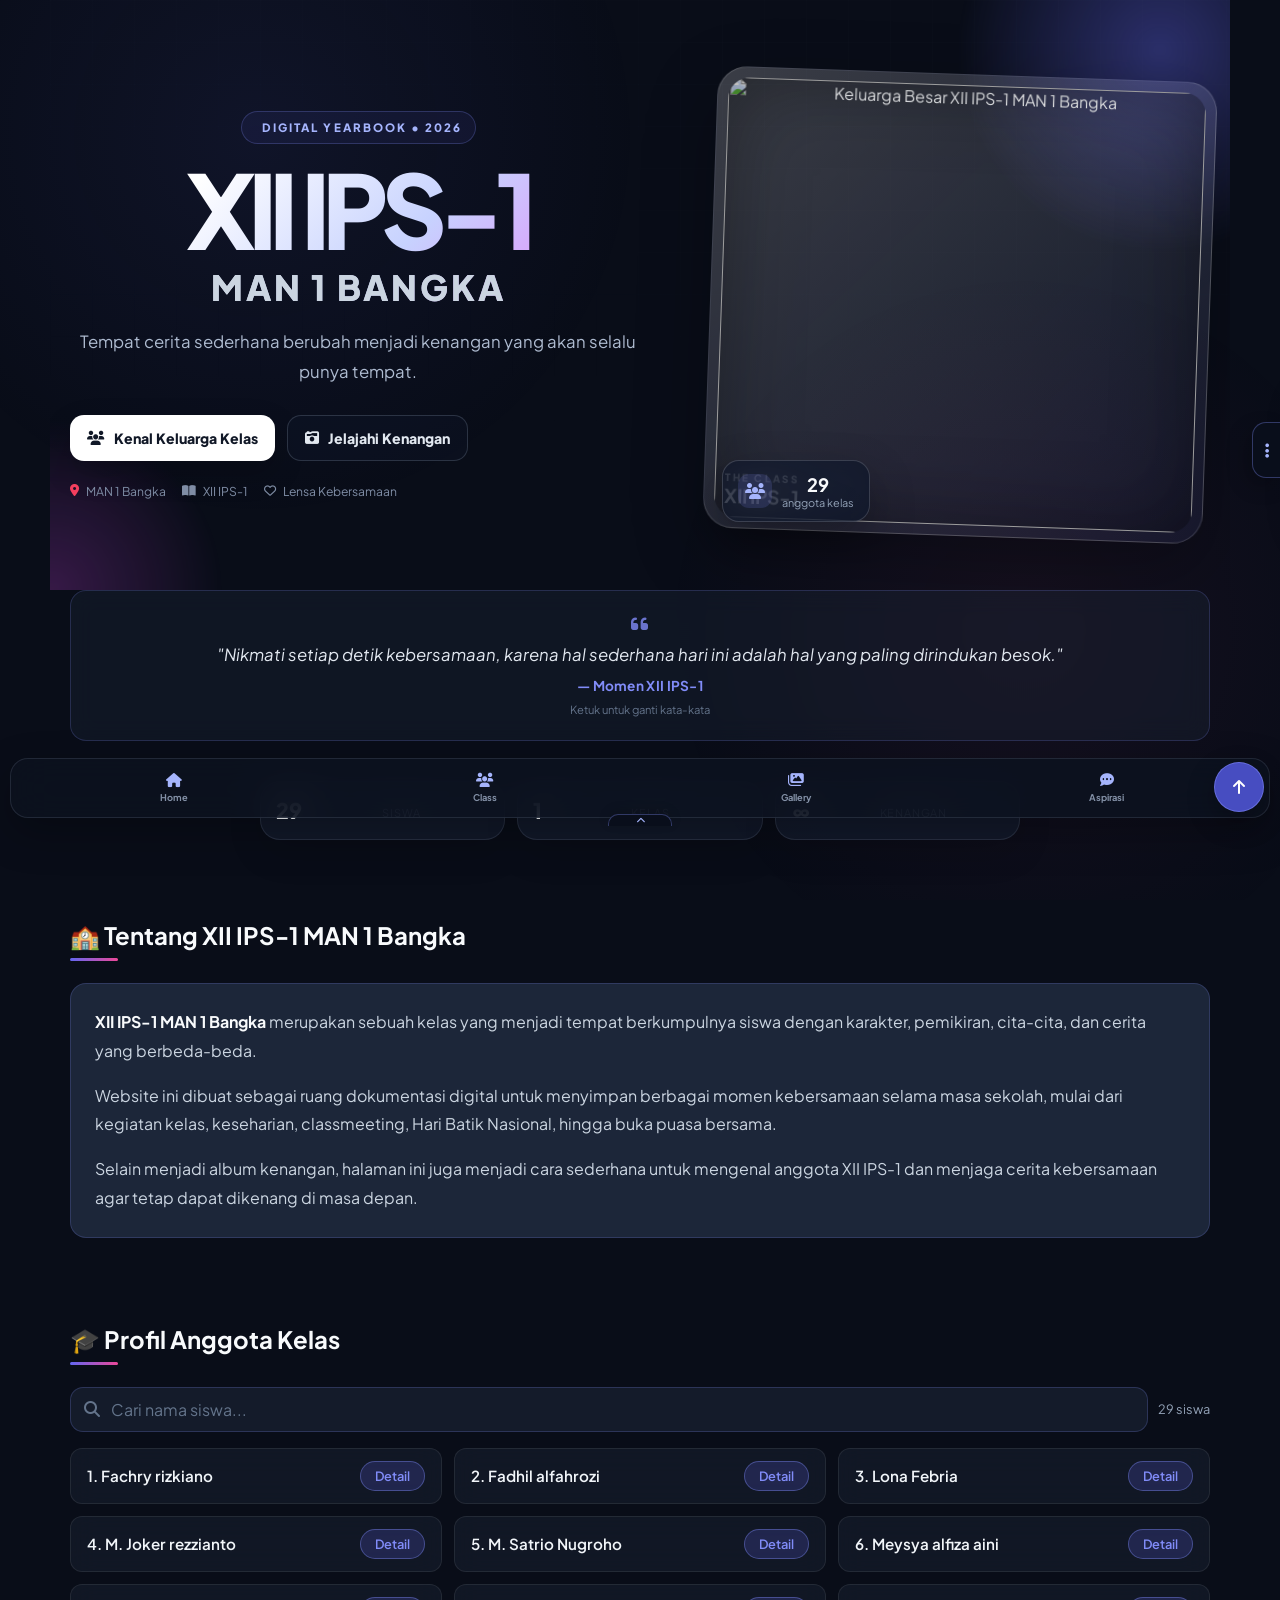
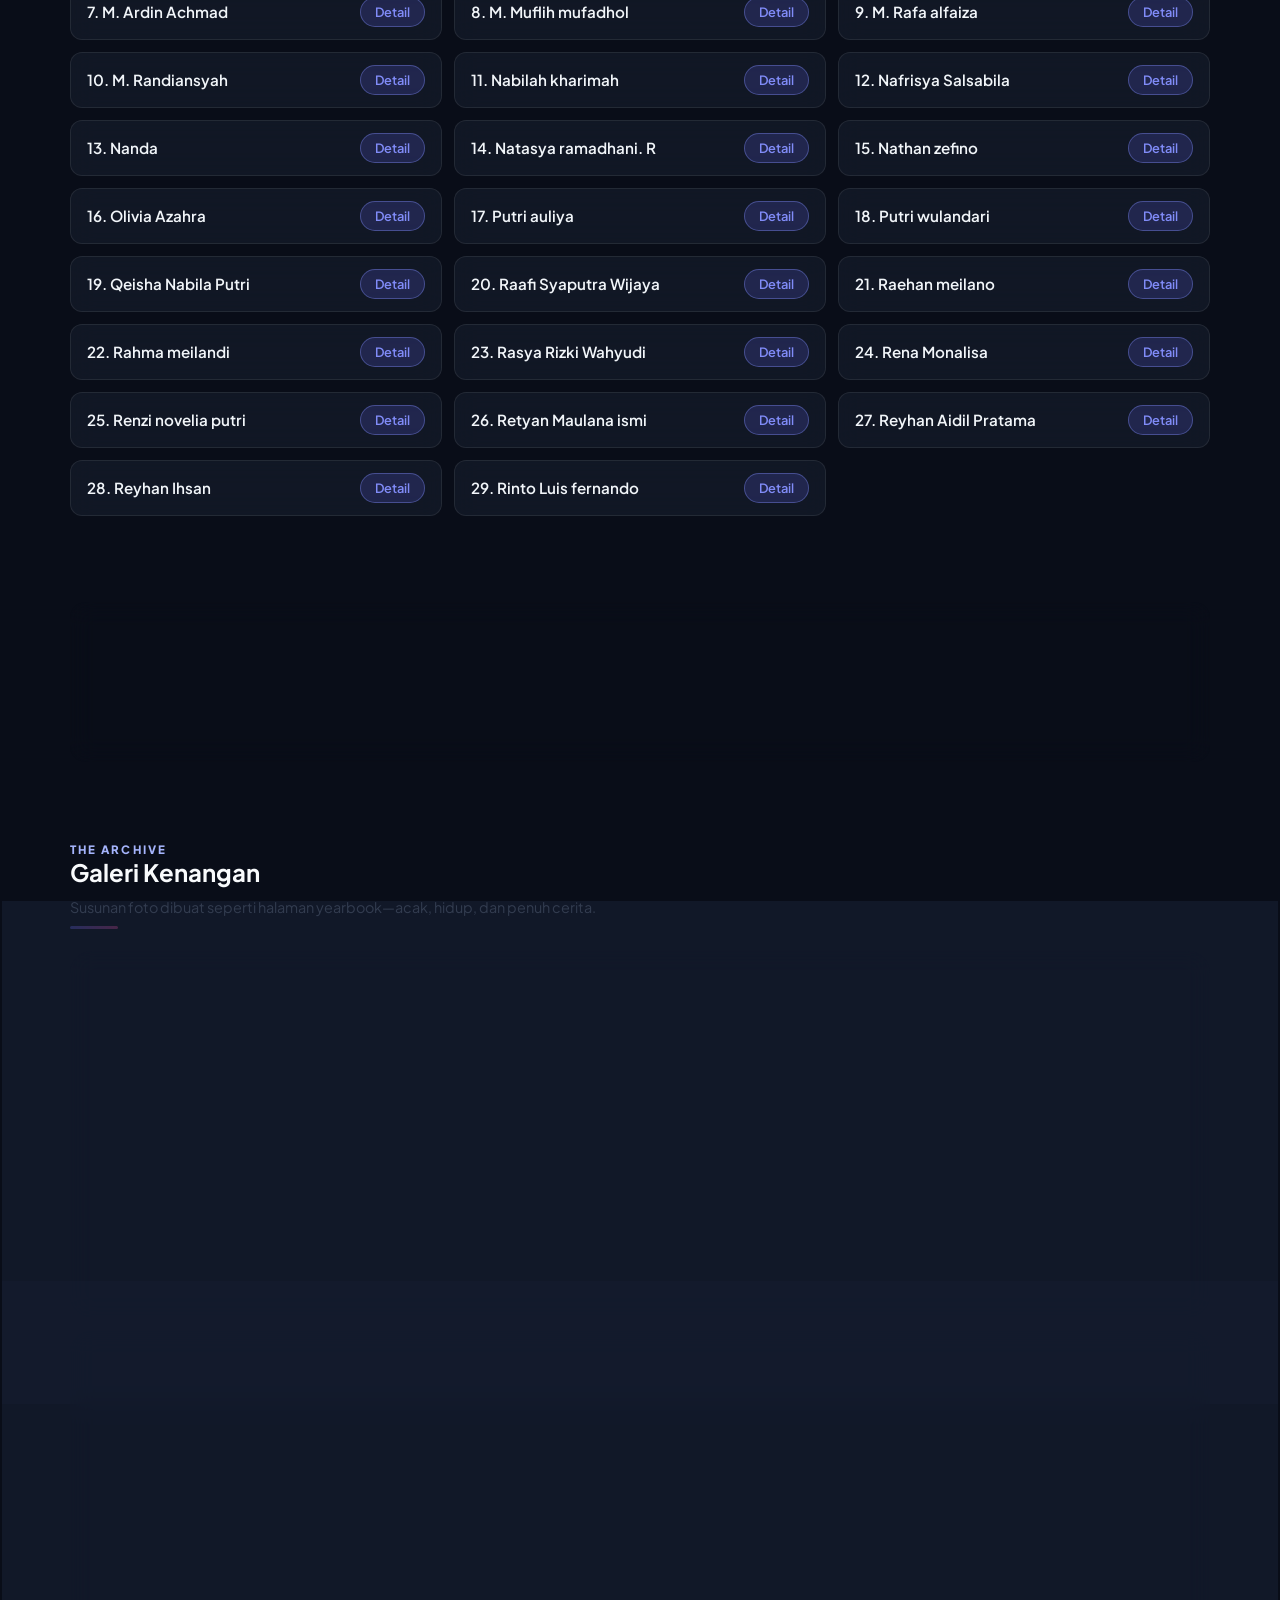
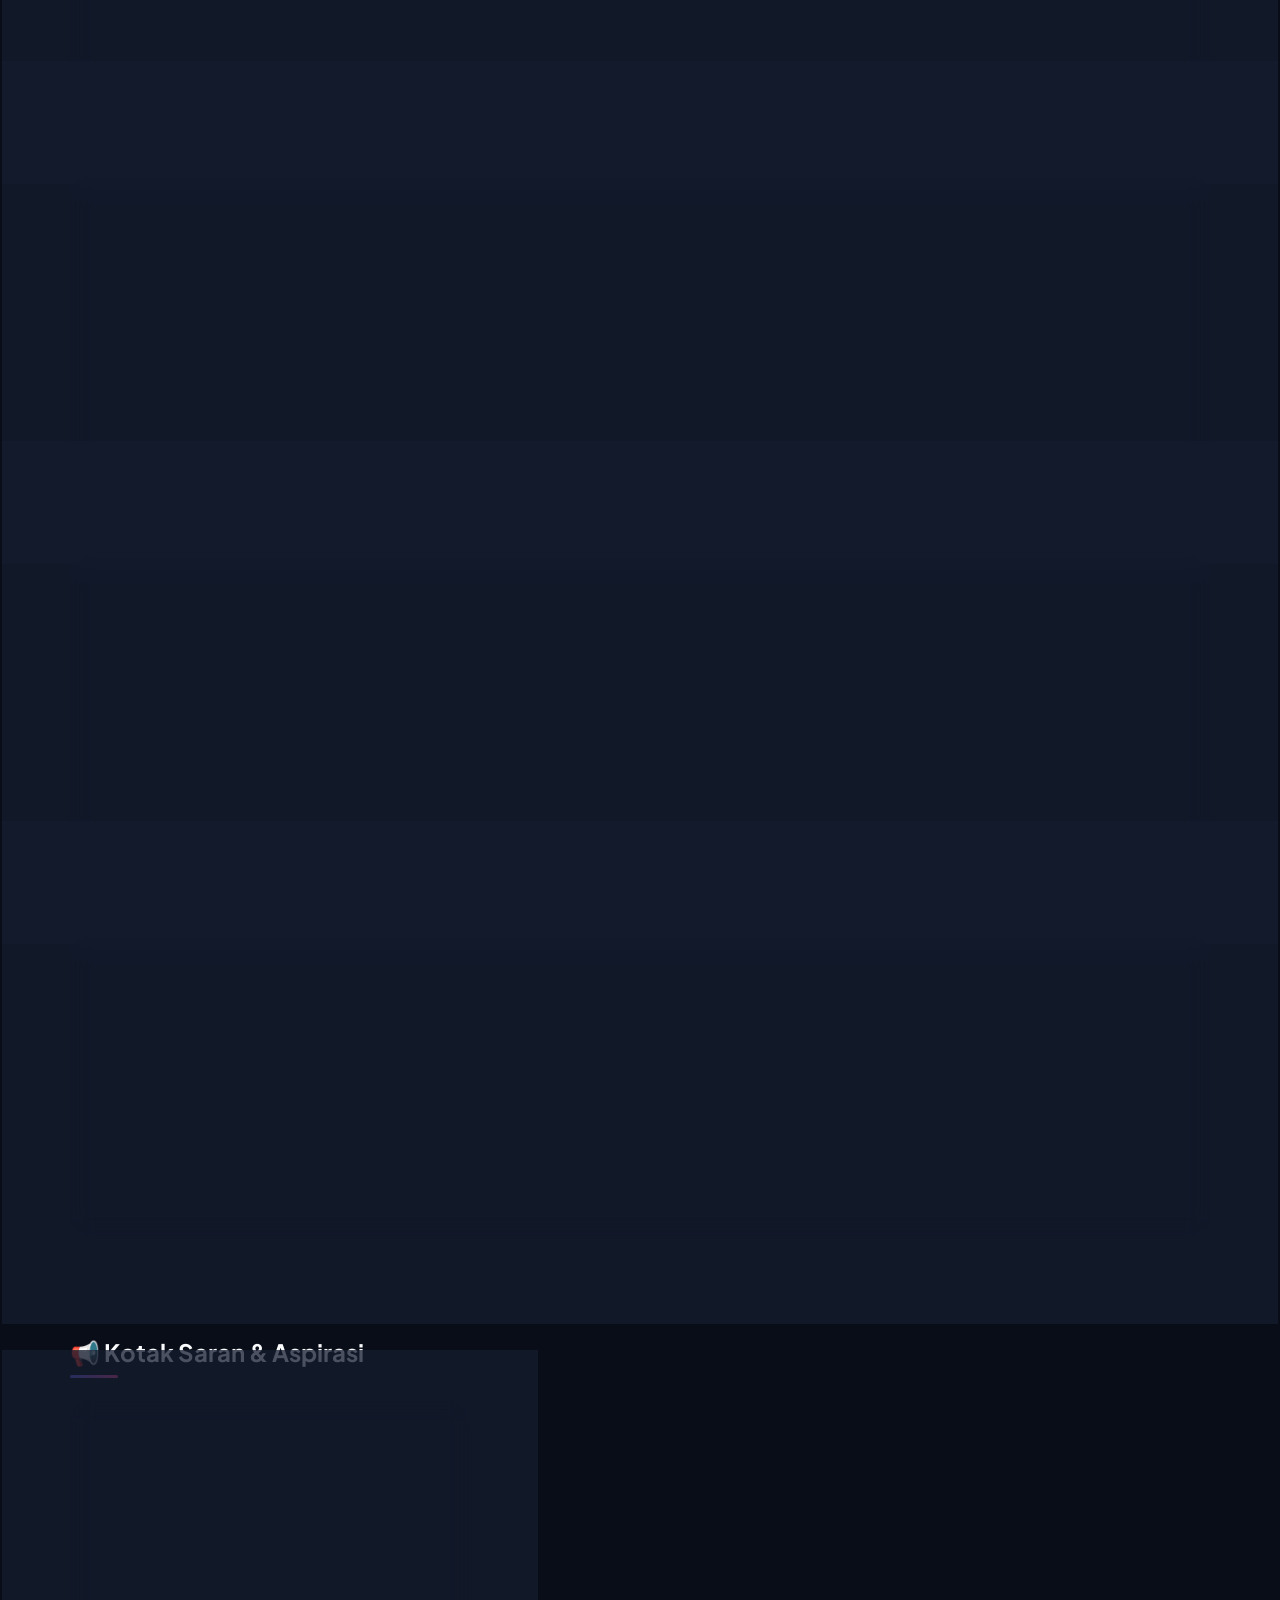
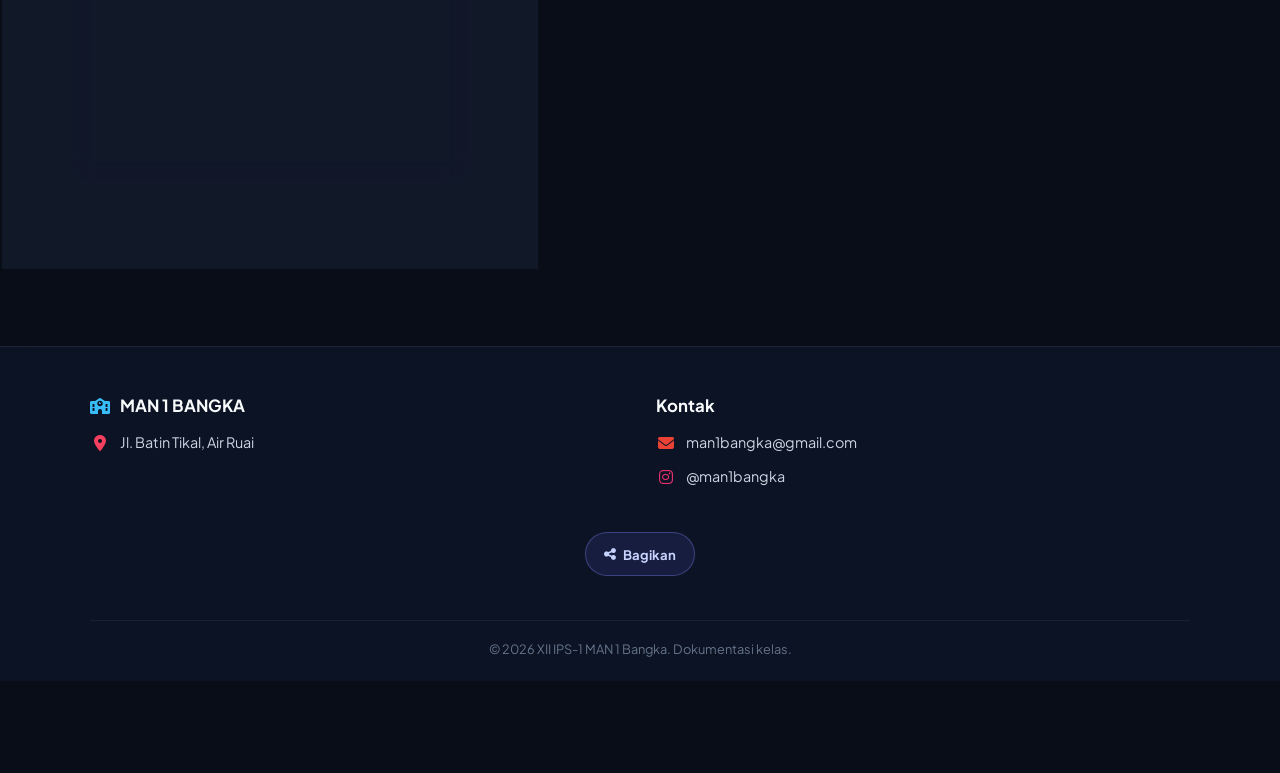
==== commit 37b35a15: "Add files via upload" ====
--- a/index.html
+++ b/index.html
@@ -1877,8 +1877,13 @@
 body.ui-light{--p-bg:#f4f1eb;--p-surface:rgba(255,255,255,.88);--p-surface-strong:#fff;--p-border:rgba(71,58,42,.12);--p-text:#27231f;--p-muted:#71685f;--p-shadow:0 22px 55px rgba(86,70,50,.11);background:#f4f1eb!important;color:#27231f!important;background-image:radial-gradient(at 0% 0%,rgba(124,58,237,.06),transparent 48%),radial-gradient(at 100% 100%,rgba(236,72,153,.05),transparent 48%)!important}body.ui-light .premium-hero{background:radial-gradient(circle at 78% 20%,rgba(129,140,248,.09),transparent 32%)}body.ui-light .premium-hero h1{background:linear-gradient(135deg,#211d19 15%,#5b55a7 70%,#a63f92);-webkit-background-clip:text;background-clip:text}body.ui-light .premium-hero h1 span{color:#665e56;background:none;-webkit-text-fill-color:initial}.ui-light .hero-btn.ghost{color:#453f38;background:rgba(255,255,255,.68);border-color:rgba(71,58,42,.12)}.ui-light .hero-meta{color:#8b8176}.ui-light .premium-nav-wrap{background:rgba(255,252,247,.82)!important;border-color:rgba(71,58,42,.12)!important;box-shadow:0 12px 30px rgba(86,70,50,.08)!important}.ui-light .premium-nav .nav-pill{color:#6f675f!important}.ui-light .premium-nav .nav-pill:hover{color:#312b26!important;background:rgba(99,102,241,.07)!important}.ui-light .stat-card,.ui-light .timeline-item,.ui-light .gallery-grid .card{background:rgba(255,255,255,.86)!important;border-color:rgba(71,58,42,.1)!important;box-shadow:0 15px 35px rgba(86,70,50,.08)!important}.ui-light .stat-card strong,.ui-light .timeline-item h3,.ui-light .section-title,.ui-light .gallery-grid .card-content h3{color:#2d2823!important}.ui-light .section-subtitle,.ui-light .timeline-item p,.ui-light .gallery-grid .card-content p{color:#756c63!important}.ui-light .timeline-track:before{background:linear-gradient(90deg,transparent,#a69b8f,transparent)}.ui-light .hero-floating-card{background:rgba(255,252,247,.9);color:#2d2823;border-color:rgba(71,58,42,.12);box-shadow:0 18px 40px rgba(86,70,50,.12)}.ui-light .hero-floating-card small{color:#7b7168}.ui-light .eyebrow{background:rgba(99,102,241,.06);border-color:rgba(99,102,241,.12)}
 /* Keep legacy sections comfortable in light mode */
 .ui-light .about-card,.ui-light .quote-container,.ui-light .class-banner,.ui-light .student-list-item,.ui-light .modal-card,.ui-light .audio-player{background:rgba(255,255,255,.88)!important;color:#2d2823!important;border-color:rgba(71,58,42,.1)!important;box-shadow:0 15px 35px rgba(86,70,50,.07)!important}.ui-light .student-name,.ui-light .quote-text,.ui-light .quote-author,.ui-light .class-banner p{color:#3c352f!important}.ui-light .section-header .section-title{color:#2d2823!important}.ui-light footer{background:#ebe5dc!important;color:#5f574f!important}.ui-light .ui-search{background:#fff!important;color:#2d2823!important;border-color:rgba(71,58,42,.12)!important}.ui-light .ui-toolbar{background:rgba(255,255,255,.7)!important}
-@media(max-width:820px){.premium-hero{grid-template-columns:1fr;padding:44px 16px 28px;min-height:auto}.hero-visual{justify-self:center;width:min(100%,560px)}.hero-photo-frame img{height:330px}.hero-floating-card{left:12px}.yearbook-stats{grid-template-columns:repeat(2,1fr);margin-bottom:55px}.timeline-track{grid-template-columns:1fr 1fr}.timeline-track:before{display:none}.gallery-grid{column-count:2!important}.premium-nav-wrap{margin-left:12px!important;margin-right:12px!important}}
-@media(max-width:600px){.container{padding-left:14px!important;padding-right:14px!important}.premium-hero{padding-top:34px}.premium-hero h1{font-size:clamp(3rem,17vw,4.4rem)}.premium-hero p{font-size:.92rem}.hero-actions{display:grid;grid-template-columns:1fr}.hero-btn{justify-content:center}.hero-meta{gap:8px 12px;font-size:.68rem}.hero-photo-frame{transform:none;padding:7px;border-radius:22px}.hero-photo-frame img{height:280px;border-radius:17px}.hero-photo-label{left:20px;bottom:20px}.hero-photo-label strong{font-size:1.2rem}.hero-floating-card{left:12px;bottom:14px}.premium-nav-wrap{display:none!important}.mobile-dock{position:fixed;display:flex;left:10px;right:10px;bottom:calc(82px + env(safe-area-inset-bottom,0px));z-index:9050;padding:7px;border:1px solid rgba(148,163,184,.16);border-radius:18px;background:rgba(13,19,32,.84);backdrop-filter:blur(20px);box-shadow:0 15px 40px rgba(0,0,0,.25);justify-content:space-around}.mobile-dock a{min-width:0;flex:1;text-decoration:none;color:#8491a7;font-size:.58rem;font-weight:700;text-align:center;padding:7px 3px;border-radius:13px}.mobile-dock i{display:block;font-size:.88rem;margin-bottom:4px;color:#a5b4fc}.mobile-dock a:active,.mobile-dock a:focus-visible{background:rgba(129,140,248,.12);color:#fff}.ui-tools{top:88px!important;bottom:auto!important;right:12px!important;flex-direction:row!important}.ui-tool{width:40px!important;height:40px!important}.yearbook-stats{gap:10px}.stat-card{padding:15px}.stat-icon{width:36px;height:36px}.stat-card strong{font-size:1.1rem}.stat-card>span:last-child{font-size:.68rem}.timeline-track{grid-template-columns:1fr}.timeline-item{min-height:0;padding-top:54px}.gallery-grid{column-count:1!important}.gallery-grid .card-link{margin-bottom:14px}body{padding-bottom:calc(150px + env(safe-area-inset-bottom,0px))!important}.audio-player{bottom:calc(10px + env(safe-area-inset-bottom,0px))!important;left:10px!important;right:10px!important;max-width:none!important}.ui-toast{bottom:calc(152px + env(safe-area-inset-bottom,0px))!important}}
+@media(max-width:820px){.premium-hero{grid-template-columns:1fr;padding:44px 16px 28px;min-height:auto}.hero-visual{justify-self:center;width:min(100%,560px)}.hero-photo-frame img {width:100%; aspect-ratio:9 / 16; height:auto; object-fit:cover;}
+.hero-floating-card{left:12px}.yearbook-stats{grid-template-columns:repeat(2,1fr);margin-bottom:55px}.timeline-track{grid-template-columns:1fr 1fr}.timeline-track:before{display:none}.gallery-grid{column-count:2!important}.premium-nav-wrap{margin-left:12px!important;margin-right:12px!important}}
+@media(max-width:600px){.container{padding-left:14px!important;padding-right:14px!important}.premium-hero{padding-top:34px}.premium-hero h1{font-size:clamp(3rem,17vw,4.4rem)}.premium-hero p{font-size:.92rem}.hero-actions{display:grid;grid-template-columns:1fr}.hero-btn{justify-content:center}.hero-meta{gap:8px 12px;font-size:.68rem}.hero-photo-frame{transform:none;padding:7px;border-radius:22px}.hero-photo-frame imgwidth: 100% !important;
+height: auto !important;
+aspect-ratio: 9 / 16 !important;
+object-fit: cover !important;
+px;border-radius:17px}.hero-photo-label{left:20px;bottom:20px}.hero-photo-label strong{font-size:1.2rem}.hero-floating-card{left:12px;bottom:14px}.premium-nav-wrap{display:none!important}.mobile-dock{position:fixed;display:flex;left:10px;right:10px;bottom:calc(82px + env(safe-area-inset-bottom,0px));z-index:9050;padding:7px;border:1px solid rgba(148,163,184,.16);border-radius:18px;background:rgba(13,19,32,.84);backdrop-filter:blur(20px);box-shadow:0 15px 40px rgba(0,0,0,.25);justify-content:space-around}.mobile-dock a{min-width:0;flex:1;text-decoration:none;color:#8491a7;font-size:.58rem;font-weight:700;text-align:center;padding:7px 3px;border-radius:13px}.mobile-dock i{display:block;font-size:.88rem;margin-bottom:4px;color:#a5b4fc}.mobile-dock a:active,.mobile-dock a:focus-visible{background:rgba(129,140,248,.12);color:#fff}.ui-tools{top:88px!important;bottom:auto!important;right:12px!important;flex-direction:row!important}.ui-tool{width:40px!important;height:40px!important}.yearbook-stats{gap:10px}.stat-card{padding:15px}.stat-icon{width:36px;height:36px}.stat-card strong{font-size:1.1rem}.stat-card>span:last-child{font-size:.68rem}.timeline-track{grid-template-columns:1fr}.timeline-item{min-height:0;padding-top:54px}.gallery-grid{column-count:1!important}.gallery-grid .card-link{margin-bottom:14px}body{padding-bottom:calc(150px + env(safe-area-inset-bottom,0px))!important}.audio-player{bottom:calc(10px + env(safe-area-inset-bottom,0px))!important;left:10px!important;right:10px!important;max-width:none!important}.ui-toast{bottom:calc(152px + env(safe-area-inset-bottom,0px))!important}}
 @media(prefers-reduced-motion:reduce){.hero-photo-frame,.gallery-grid .card:hover img{transform:none!important}}
 </style>
 
@@ -2203,12 +2208,7 @@
         </div>
 
       
-        <section class="yearbook-stats" aria-label="Statistik kelas">
-            <div class="stat-card"><span class="stat-icon"><i class="fa-solid fa-users"></i></span><strong>29</strong><span>Anggota</span></div>
-            <div class="stat-card"><span class="stat-icon"><i class="fa-solid fa-camera"></i></span><strong>5</strong><span>Album</span></div>
-            <div class="stat-card"><span class="stat-icon"><i class="fa-solid fa-calendar-days"></i></span><strong>5+</strong><span>Momen Utama</span></div>
-            <div class="stat-card"><span class="stat-icon"><i class="fa-solid fa-heart"></i></span><strong>1</strong><span>Keluarga</span></div>
-        </section>
+
 <!-- =====================================================
              TENTANG KELAS
         ====================================================== -->
@@ -4140,18 +4140,6 @@
     search.addEventListener('input',filter);filter();
   }
 
-  // Pencarian anggota di halaman utama
-  const students=$$('.student-list-item');
-  if(students.length){
-    const list=students[0].parentElement;
-    const toolbar=document.createElement('div'); toolbar.className='ui-toolbar';
-    toolbar.innerHTML='<input class="ui-search" type="search" placeholder="Cari nama anggota kelas…" aria-label="Cari anggota kelas"><span class="ui-count"></span>';
-    list.parentElement.insertBefore(toolbar,list);
-    const search=$('.ui-search',toolbar),count=$('.ui-count',toolbar);
-    const empty=document.createElement('div');empty.className='ui-empty';empty.textContent='Nama anggota tidak ditemukan.';list.parentElement.appendChild(empty);
-    function filter(){const q=search.value.trim().toLowerCase();let shown=0;students.forEach(p=>{const ok=!q||p.innerText.toLowerCase().includes(q);p.classList.toggle('ui-hidden',!ok);if(ok)shown++});count.textContent=shown+' anggota';empty.classList.toggle('show',shown===0)}
-    search.addEventListener('input',filter);filter();
-  }
 
   // Keyboard shortcut /: fokus pencarian
   addEventListener('keydown',e=>{if(e.key==='/' && !/input|textarea|select/i.test(document.activeElement.tagName)){const s=$('.ui-search');if(s){e.preventDefault();s.focus()}}});
@@ -4160,12 +4148,6 @@
 
 
 <style>.premium-hero + .premium-nav-wrap + .mobile-dock + main .hero-photo-section{display:none!important}</style>
-
-
-
-
-
-
 
 
 
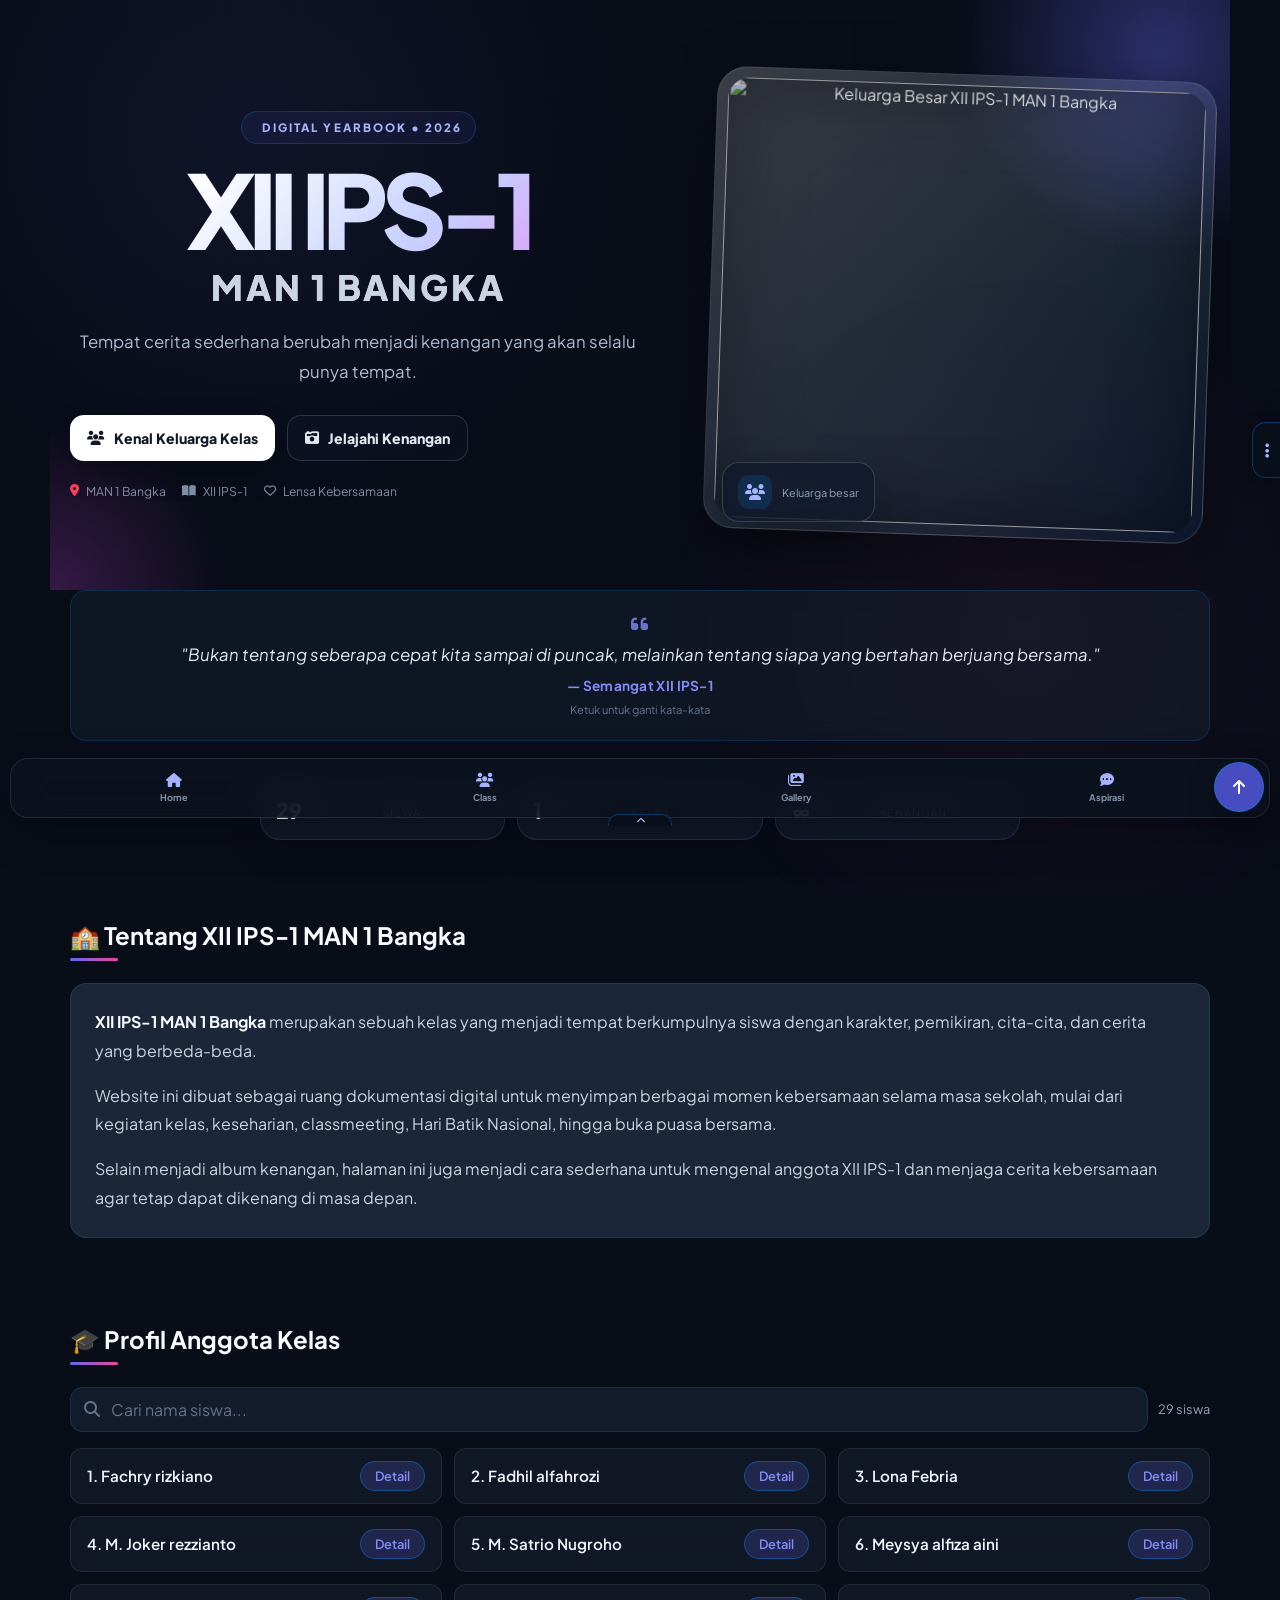
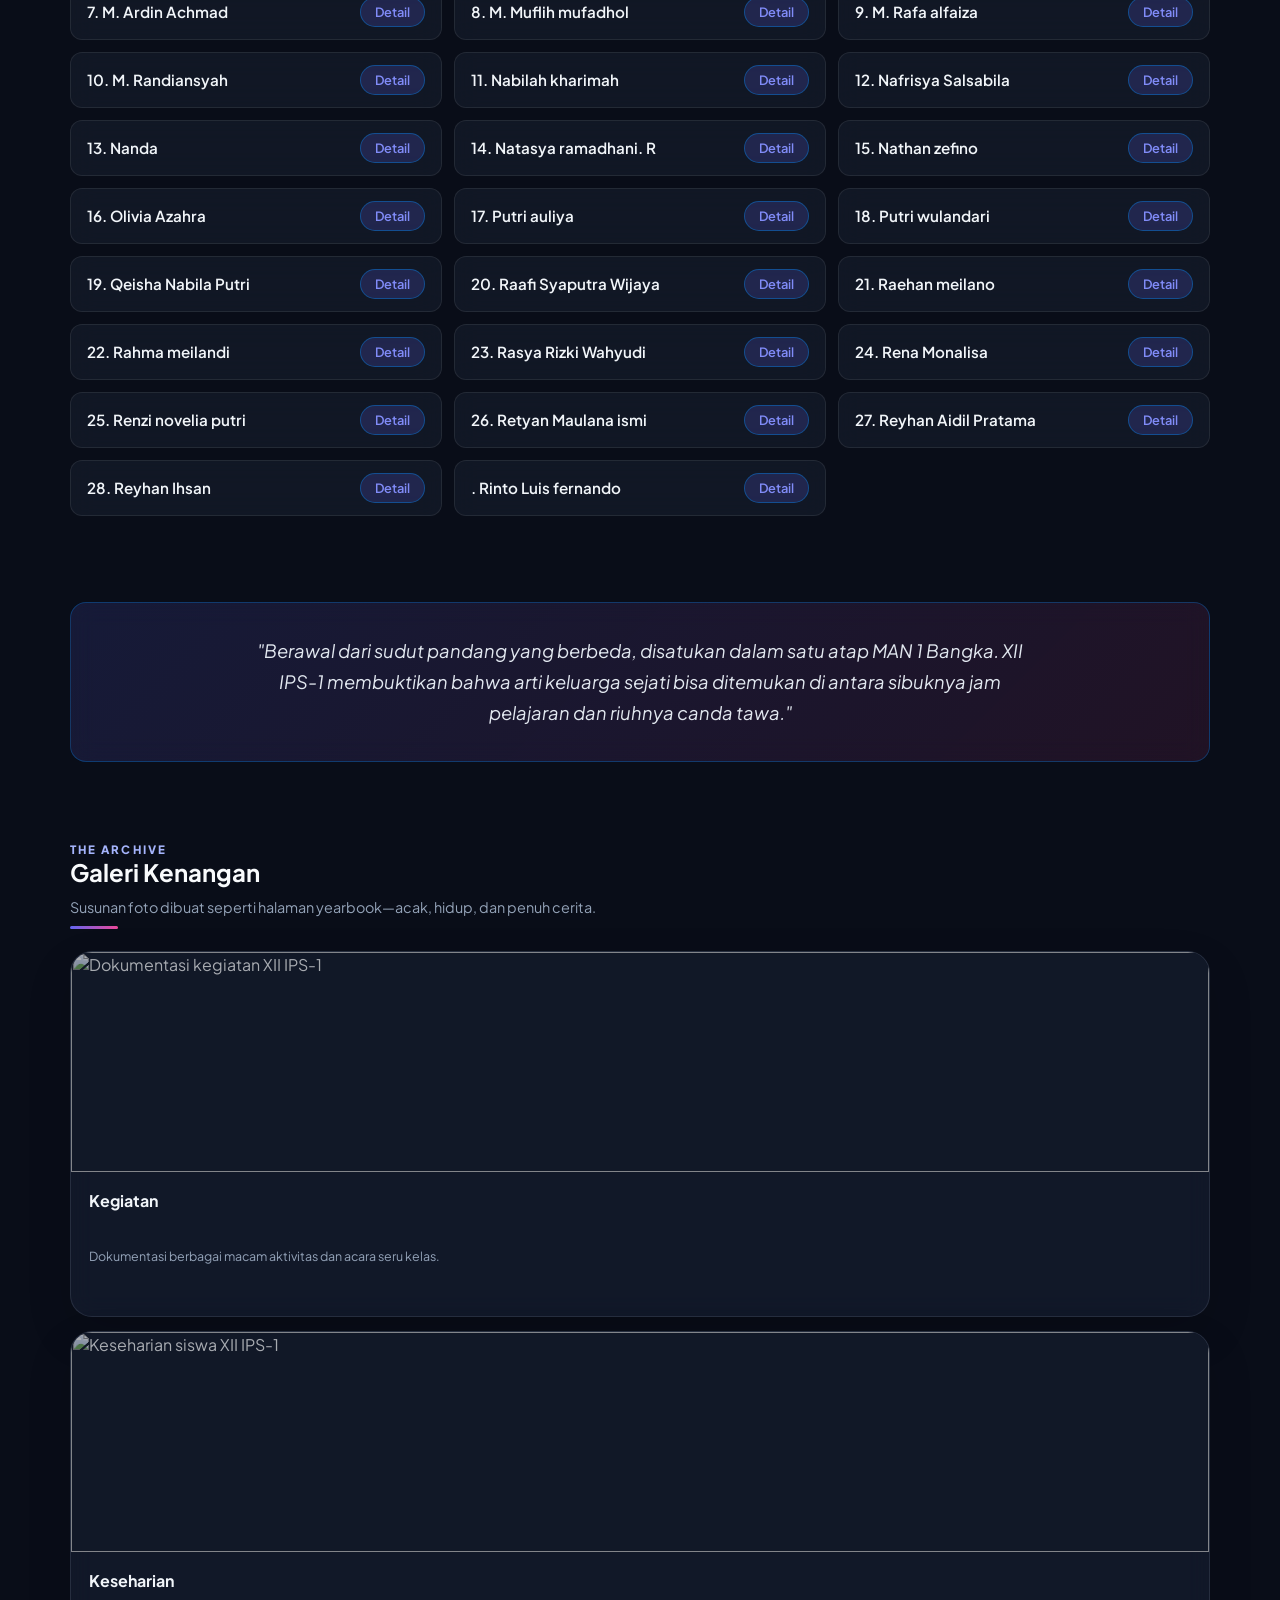
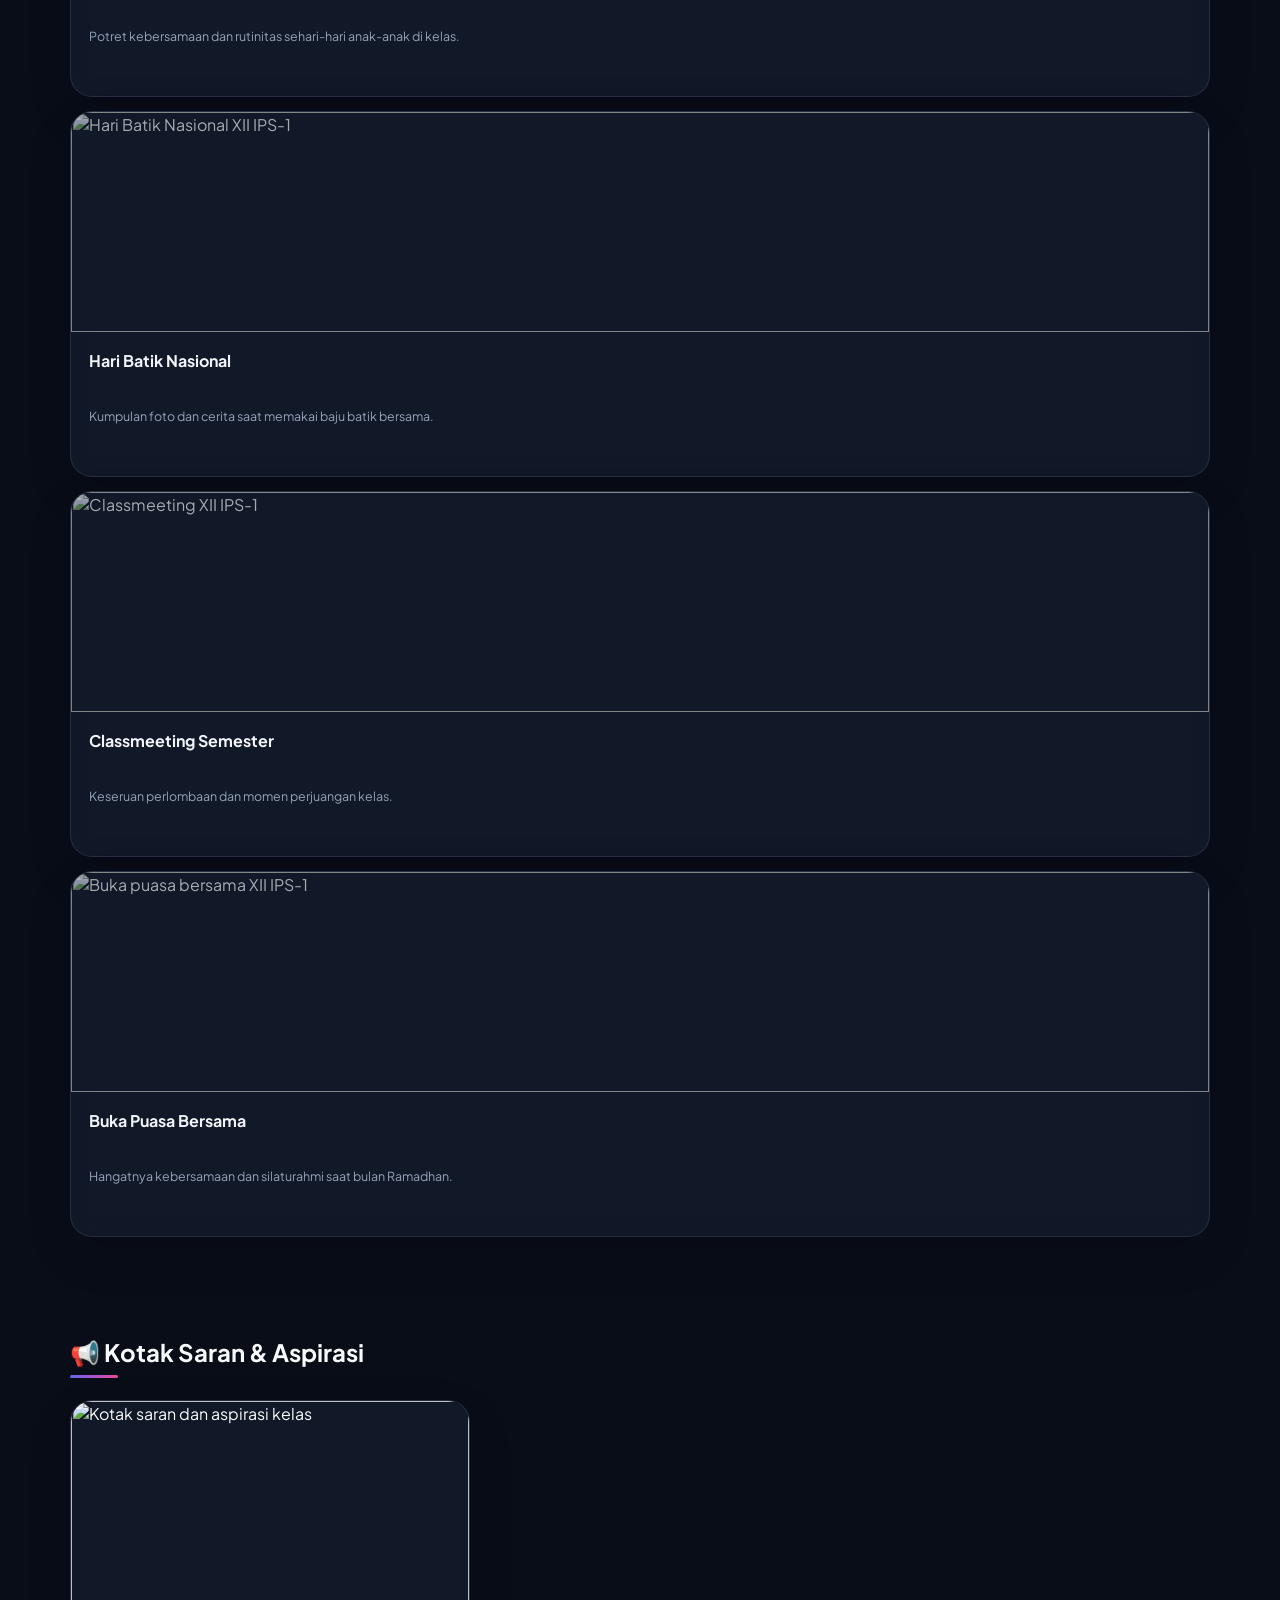
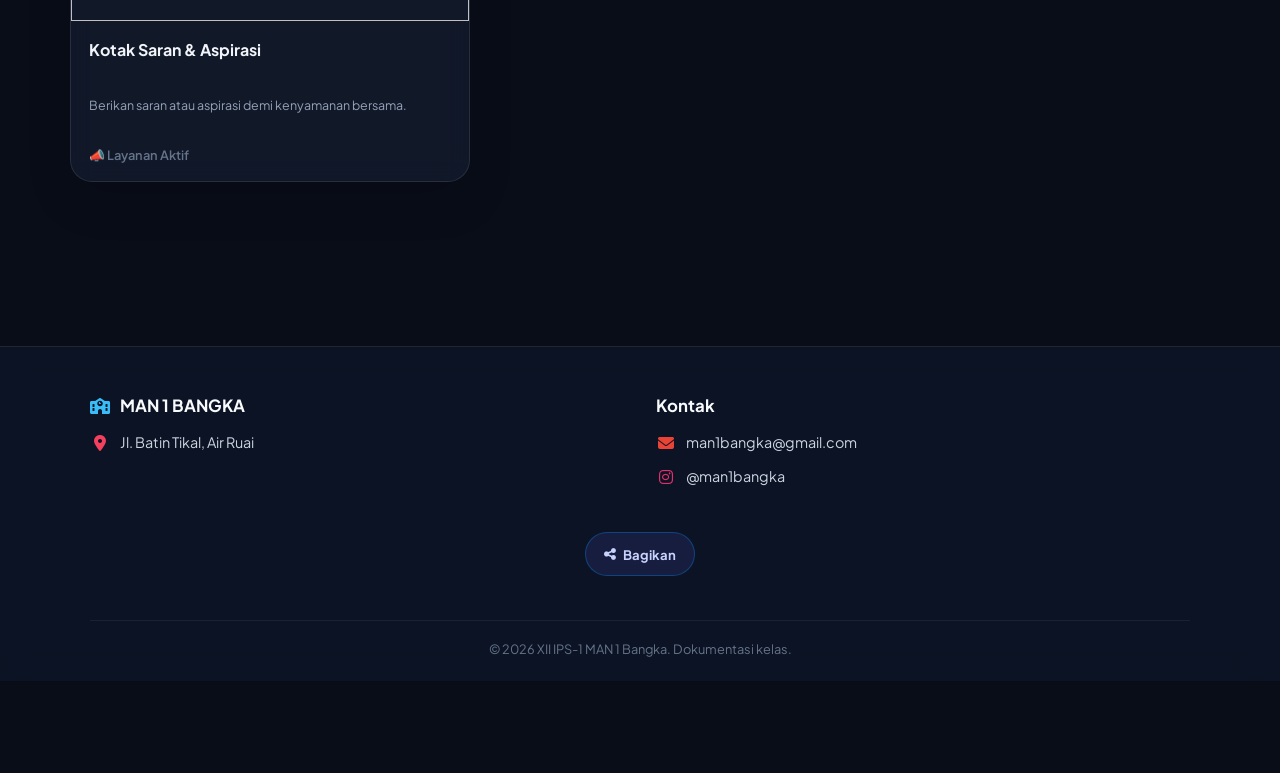
==== commit e698c7b9: "Add files via upload" ====
--- a/index.html
+++ b/index.html
@@ -176,7 +176,7 @@
             padding: 6px 16px;
 
             background: rgba(99, 102, 241, 0.15);
-            border: 1px solid rgba(129, 140, 248, 0.3);
+            border: 1px solid rgba(1, 140, 248, 0.3);
 
             color: #818cf8;
             border-radius: 20px;
@@ -258,7 +258,7 @@
             background: rgba(30, 41, 59, 0.6);
 
             border:
-                1px solid rgba(129, 140, 248, 0.3);
+                1px solid rgba(1, 140, 248, 0.3);
 
             color: #cbd5e1;
 
@@ -326,7 +326,7 @@
                 rgba(30, 41, 59, 0.35);
 
             border:
-                1px solid rgba(129, 140, 248, 0.2);
+                1px solid rgba(1, 140, 248, 0.2);
 
             border-radius: 16px;
 
@@ -359,7 +359,7 @@
 
         .quote-container:hover {
             border-color:
-                rgba(129, 140, 248, 0.5);
+                rgba(1, 140, 248, 0.5);
 
             background:
                 rgba(30, 41, 59, 0.5);
@@ -426,7 +426,7 @@
                 rgba(30, 41, 59, 0.4);
 
             border:
-                1px solid rgba(129, 140, 248, 0.3);
+                1px solid rgba(1, 140, 248, 0.3);
 
             border-radius: 20px;
 
@@ -523,7 +523,7 @@
                 rgba(30, 41, 59, 0.95);
 
             border:
-                1px solid rgba(129, 140, 248, 0.2);
+                1px solid rgba(1, 140, 248, 0.2);
 
             border-radius: 16px;
 
@@ -584,7 +584,7 @@
 
         .student-list-item:hover {
             border-color:
-                rgba(129, 140, 248, 0.4);
+                rgba(1, 140, 248, 0.4);
 
             background:
                 rgba(30, 41, 59, 0.6);
@@ -609,7 +609,7 @@
                 rgba(99, 102, 241, 0.2);
 
             border:
-                1px solid rgba(129, 140, 248, 0.4);
+                1px solid rgba(1, 140, 248, 0.4);
 
             color: #818cf8;
 
@@ -662,7 +662,7 @@
                 );
 
             border:
-                1px solid rgba(129, 140, 248, 0.3);
+                1px solid rgba(1, 140, 248, 0.3);
 
             border-radius: 16px;
 
@@ -737,7 +737,7 @@
                 scale(1.01);
 
             border-color:
-                rgba(129, 140, 248, 0.5);
+                rgba(1, 140, 248, 0.5);
 
             box-shadow:
                 0 15px 20px -5px
@@ -843,7 +843,7 @@
             color: #ffffff;
 
             border:
-                1px solid rgba(129, 140, 248, 0.5);
+                1px solid rgba(1, 140, 248, 0.5);
 
             width: 45px;
             height: 45px;
@@ -911,7 +911,7 @@
                 rgba(30, 41, 59, 0.85);
 
             border:
-                1px solid rgba(129, 140, 248, 0.97);
+                1px solid rgba(1, 140, 248, 0.97);
 
 
             border-radius: 30px;
@@ -1105,10 +1105,10 @@
         }
 
         .modal-card {
-            background: #1e293b;
+            background: #1e3b;
 
             border:
-                1px solid rgba(129, 140, 248, 0.3);
+                1px solid rgba(1, 140, 248, 0.3);
 
             border-radius: 20px;
 
@@ -1421,7 +1421,7 @@
   --accent: #818cf8;
   --accent-strong: #6366f1;
   --glass: rgba(30, 41, 59, 0.62);
-  --border-soft: rgba(129, 140, 248, 0.22);
+  --border-soft: rgba(1, 140, 248, 0.22);
 }
 
 html { scroll-padding-top: 105px; }
@@ -1445,7 +1445,7 @@
   height: 3px;
   z-index: 1000000;
   background: linear-gradient(90deg, #6366f1, #818cf8, #ec4899);
-  box-shadow: 0 0 14px rgba(129,140,248,.75);
+  box-shadow: 0 0 14px rgba(1,140,248,.75);
   transition: width .08s linear;
 }
 
@@ -1524,7 +1524,7 @@
 }
 #studentSearch {
   width: 100%;
-  border: 1px solid rgba(129,140,248,.22);
+  border: 1px solid rgba(1,140,248,.22);
   background: rgba(30,41,59,.55);
   color: #f8fafc;
   border-radius: 13px;
@@ -1535,7 +1535,7 @@
 #studentSearch::placeholder { color: #64748b; }
 #studentSearch:focus {
   border-color: #818cf8;
-  box-shadow: 0 0 0 3px rgba(129,140,248,.12);
+  box-shadow: 0 0 0 3px rgba(1,140,248,.12);
   background: rgba(30,41,59,.75);
 }
 .student-result-count {
@@ -1549,7 +1549,7 @@
   text-align: center;
   padding: 2rem 1rem;
   color: #94a3b8;
-  border: 1px dashed rgba(129,140,248,.25);
+  border: 1px dashed rgba(1,140,248,.25);
   border-radius: 14px;
 }
 .student-list-item.search-hidden { display: none; }
@@ -1567,7 +1567,7 @@
 .share-site-btn {
   min-height: 44px;
   padding: 9px 18px;
-  border: 1px solid rgba(129,140,248,.35);
+  border: 1px solid rgba(1,140,248,.35);
   border-radius: 999px;
   background: rgba(99,102,241,.13);
   color: #c7d2fe;
@@ -1584,7 +1584,7 @@
 .share-site-btn:hover {
   transform: translateY(-2px);
   background: rgba(99,102,241,.25);
-  border-color: rgba(129,140,248,.55);
+  border-color: rgba(1,140,248,.55);
 }
 .share-site-btn:focus-visible {
   outline: 2px solid #818cf8;
@@ -1807,12 +1807,12 @@
 }
 html{scroll-behavior:smooth;scroll-padding-top:90px}
 body{transition:background-color .3s ease,color .3s ease}
-::selection{background:rgba(129,140,248,.35);color:#fff}
+::selection{background:rgba(1,140,248,.35);color:#fff}
 button,a,input,textarea,select{font:inherit}
 a:focus-visible,button:focus-visible,input:focus-visible,textarea:focus-visible,select:focus-visible{
- outline:3px solid rgba(129,140,248,.45);outline-offset:3px
-}
-.ui-progress{position:fixed;inset:0 0 auto 0;height:3px;width:0;background:linear-gradient(90deg,#6366f1,#a78bfa,#ec4899);z-index:99999;box-shadow:0 0 12px rgba(129,140,248,.45)}
+ outline:3px solid rgba(1,140,248,.45);outline-offset:3px
+}
+.ui-progress{position:fixed;inset:0 0 auto 0;height:3px;width:0;background:linear-gradient(90deg,#6366f1,#a78bfa,#ec4899);z-index:99999;box-shadow:0 0 12px rgba(1,140,248,.45)}
 .ui-tools{position:fixed;right:18px;bottom:18px;display:flex;flex-direction:column;gap:9px;z-index:9990}
 .ui-tool{
  width:44px;height:44px;border:1px solid var(--ui-border);border-radius:14px;
@@ -1820,7 +1820,7 @@
  display:grid;place-items:center;cursor:pointer;box-shadow:var(--ui-shadow);
  transition:transform .2s ease,background .2s ease,border-color .2s ease
 }
-.ui-tool:hover{transform:translateY(-3px);border-color:rgba(129,140,248,.55);background:rgba(30,41,59,.95)}
+.ui-tool:hover{transform:translateY(-3px);border-color:rgba(1,140,248,.55);background:rgba(30,41,59,.95)}
 .ui-tool[hidden]{display:none}
 .ui-toast{
  position:fixed;left:50%;bottom:24px;transform:translate(-50%,20px);opacity:0;pointer-events:none;
@@ -1866,15 +1866,15 @@
 .premium-hero{max-width:1180px;margin:0 auto;padding:64px 20px 44px;min-height:590px;display:grid;grid-template-columns:1.05fr .95fr;gap:42px;align-items:center;position:relative;overflow:hidden}
 .hero-grid{position:absolute;inset:0;opacity:.18;background-image:linear-gradient(rgba(148,163,184,.08) 1px,transparent 1px),linear-gradient(90deg,rgba(148,163,184,.08) 1px,transparent 1px);background-size:42px 42px;mask-image:linear-gradient(to bottom,black,transparent 88%);pointer-events:none}
 .hero-orb{position:absolute;border-radius:50%;filter:blur(2px);pointer-events:none}.orb-one{width:420px;height:420px;right:-140px;top:-160px;background:radial-gradient(circle,rgba(99,102,241,.38),transparent 68%)}.orb-two{width:360px;height:360px;left:-180px;bottom:-180px;background:radial-gradient(circle,rgba(217,70,239,.22),transparent 68%)}
-.hero-copy{position:relative;z-index:2}.eyebrow,.section-kicker{font-size:.72rem;font-weight:800;letter-spacing:.18em;color:#a5b4fc}.eyebrow{display:inline-flex;gap:8px;align-items:center;padding:8px 12px;border:1px solid rgba(129,140,248,.25);border-radius:999px;background:rgba(99,102,241,.08);margin-bottom:20px}.premium-hero h1{font-size:clamp(3.3rem,8vw,6.6rem);line-height:.88;letter-spacing:-.075em;margin:0 0 24px;font-weight:800;background:linear-gradient(135deg,#fff 20%,#c7d2fe 58%,#e879f9);-webkit-background-clip:text;background-clip:text;color:transparent}.premium-hero h1 span{font-size:.34em;letter-spacing:.08em;color:#cbd5e1;display:block;margin-top:18px;background:none;-webkit-text-fill-color:initial}.premium-hero p{max-width:580px;color:#aebbd0;font-size:1.05rem;line-height:1.8}.hero-actions{display:flex;gap:12px;flex-wrap:wrap;margin:28px 0 22px}.hero-btn{display:inline-flex;align-items:center;gap:9px;text-decoration:none;padding:13px 17px;border-radius:14px;font-weight:800;font-size:.88rem;transition:.25s ease}.hero-btn.primary{background:#fff;color:#111827;box-shadow:0 12px 30px rgba(0,0,0,.2)}.hero-btn.ghost{color:#e2e8f0;border:1px solid rgba(148,163,184,.24);background:rgba(15,23,42,.42);backdrop-filter:blur(12px)}.hero-btn:hover{transform:translateY(-3px)}.hero-meta{display:flex;flex-wrap:wrap;gap:16px;color:#7f8da5;font-size:.76rem}.hero-meta span{display:inline-flex;gap:7px;align-items:center}
-.hero-visual{position:relative;z-index:2;justify-self:end;width:min(100%,500px)}.hero-photo-frame{position:relative;border-radius:30px;padding:10px;background:linear-gradient(135deg,rgba(255,255,255,.2),rgba(129,140,248,.08));border:1px solid rgba(255,255,255,.14);box-shadow:var(--p-shadow);transform:rotate(2deg)}.hero-photo-frame img{width:100%;height:440px;object-fit:cover;border-radius:22px;display:block}.hero-photo-frame:after{content:"";position:absolute;inset:10px;border-radius:22px;box-shadow:inset 0 0 80px rgba(0,0,0,.38);pointer-events:none}.hero-photo-label{position:absolute;left:30px;bottom:28px;color:#fff;z-index:2;text-shadow:0 3px 18px rgba(0,0,0,.5)}.hero-photo-label span{display:block;font-size:.63rem;letter-spacing:.2em;font-weight:800;opacity:.75}.hero-photo-label strong{font-size:1.5rem}.hero-floating-card{position:absolute;left:-28px;bottom:24px;display:flex;align-items:center;gap:10px;padding:12px 15px;border:1px solid rgba(255,255,255,.16);border-radius:17px;background:rgba(15,23,42,.78);backdrop-filter:blur(18px);box-shadow:0 18px 45px rgba(0,0,0,.3)}.hero-floating-card b{display:block;font-size:1.15rem}.hero-floating-card small{display:block;color:#94a3b8;font-size:.68rem}.mini-icon{width:34px;height:34px;border-radius:11px;display:grid;place-items:center;background:rgba(129,140,248,.16);color:#a5b4fc}
-.premium-nav-wrap{top:10px!important;max-width:1180px;margin:0 auto 34px!important;border:1px solid var(--p-border)!important;border-radius:18px!important;background:rgba(10,15,28,.72)!important;backdrop-filter:blur(18px);box-shadow:0 18px 45px rgba(0,0,0,.18)!important}.premium-nav{max-width:none!important}.premium-nav .quick-nav{width:100%;justify-content:space-between}.premium-nav .nav-pill{border:0!important;background:transparent!important;border-radius:12px!important;color:#9aa8bd!important;padding:10px 16px!important}.premium-nav .nav-pill:hover,.premium-nav .nav-pill:focus-visible{color:#fff!important;background:rgba(129,140,248,.1)!important}.premium-nav .nav-pill i{color:#8b8cf8}
+.hero-copy{position:relative;z-index:2}.eyebrow,.section-kicker{font-size:.72rem;font-weight:800;letter-spacing:.18em;color:#a5b4fc}.eyebrow{display:inline-flex;gap:8px;align-items:center;padding:8px 12px;border:1px solid rgba(1,140,248,.25);border-radius:999px;background:rgba(99,102,241,.08);margin-bottom:20px}.premium-hero h1{font-size:clamp(3.3rem,8vw,6.6rem);line-height:.88;letter-spacing:-.075em;margin:0 0 24px;font-weight:800;background:linear-gradient(135deg,#fff 20%,#c7d2fe 58%,#e879f9);-webkit-background-clip:text;background-clip:text;color:transparent}.premium-hero h1 span{font-size:.34em;letter-spacing:.08em;color:#cbd5e1;display:block;margin-top:18px;background:none;-webkit-text-fill-color:initial}.premium-hero p{max-width:580px;color:#aebbd0;font-size:1.05rem;line-height:1.8}.hero-actions{display:flex;gap:12px;flex-wrap:wrap;margin:28px 0 22px}.hero-btn{display:inline-flex;align-items:center;gap:9px;text-decoration:none;padding:13px 17px;border-radius:14px;font-weight:800;font-size:.88rem;transition:.25s ease}.hero-btn.primary{background:#fff;color:#111827;box-shadow:0 12px 30px rgba(0,0,0,.2)}.hero-btn.ghost{color:#e2e8f0;border:1px solid rgba(148,163,184,.24);background:rgba(15,23,42,.42);backdrop-filter:blur(12px)}.hero-btn:hover{transform:translateY(-3px)}.hero-meta{display:flex;flex-wrap:wrap;gap:16px;color:#7f8da5;font-size:.76rem}.hero-meta span{display:inline-flex;gap:7px;align-items:center}
+.hero-visual{position:relative;z-index:2;justify-self:end;width:min(100%,500px)}.hero-photo-frame{position:relative;border-radius:30px;padding:10px;background:linear-gradient(135deg,rgba(255,255,255,.2),rgba(1,140,248,.08));border:1px solid rgba(255,255,255,.14);box-shadow:var(--p-shadow);transform:rotate(2deg)}.hero-photo-frame img{width:100%;height:440px;object-fit:cover;border-radius:22px;display:block}.hero-photo-frame:after{content:"";position:absolute;inset:10px;border-radius:22px;box-shadow:inset 0 0 80px rgba(0,0,0,.38);pointer-events:none}.hero-photo-label{position:absolute;left:30px;bottom:28px;color:#fff;z-index:2;text-shadow:0 3px 18px rgba(0,0,0,.5)}.hero-photo-label span{display:block;font-size:.63rem;letter-spacing:.2em;font-weight:800;opacity:.75}.hero-photo-label strong{font-size:1.5rem}.hero-floating-card{position:absolute;left:-28px;bottom:24px;display:flex;align-items:center;gap:10px;padding:12px 15px;border:1px solid rgba(255,255,255,.16);border-radius:17px;background:rgba(15,23,42,.78);backdrop-filter:blur(18px);box-shadow:0 18px 45px rgba(0,0,0,.3)}.hero-floating-card b{display:block;font-size:1.15rem}.hero-floating-card small{display:block;color:#94a3b8;font-size:.68rem}.mini-icon{width:34px;height:34px;border-radius:11px;display:grid;place-items:center;background:rgba(1,140,248,.16);color:#a5b4fc}
+.premium-nav-wrap{top:10px!important;max-width:1180px;margin:0 auto 34px!important;border:1px solid var(--p-border)!important;border-radius:18px!important;background:rgba(10,15,28,.72)!important;backdrop-filter:blur(18px);box-shadow:0 18px 45px rgba(0,0,0,.18)!important}.premium-nav{max-width:none!important}.premium-nav .quick-nav{width:100%;justify-content:space-between}.premium-nav .nav-pill{border:0!important;background:transparent!important;border-radius:12px!important;color:#9aa8bd!important;padding:10px 16px!important}.premium-nav .nav-pill:hover,.premium-nav .nav-pill:focus-visible{color:#fff!important;background:rgba(1,140,248,.1)!important}.premium-nav .nav-pill i{color:#8b8cf8}
 .mobile-dock{display:none}
-.yearbook-stats{display:grid;grid-template-columns:repeat(4,1fr);gap:14px;margin:0 0 70px}.stat-card{padding:20px;border:1px solid var(--p-border);background:var(--p-surface);border-radius:20px;display:grid;grid-template-columns:auto 1fr;column-gap:12px;align-items:center;box-shadow:0 14px 35px rgba(0,0,0,.12)}.stat-icon{grid-row:1/3;width:42px;height:42px;border-radius:13px;display:grid;place-items:center;color:#a5b4fc;background:rgba(129,140,248,.1)}.stat-card strong{font-size:1.35rem;line-height:1}.stat-card>span:last-child{font-size:.75rem;color:var(--p-muted);margin-top:4px}
+.yearbook-stats{display:grid;grid-template-columns:repeat(4,1fr);gap:14px;margin:0 0 70px}.stat-card{padding:20px;border:1px solid var(--p-border);background:var(--p-surface);border-radius:20px;display:grid;grid-template-columns:auto 1fr;column-gap:12px;align-items:center;box-shadow:0 14px 35px rgba(0,0,0,.12)}.stat-icon{grid-row:1/3;width:42px;height:42px;border-radius:13px;display:grid;place-items:center;color:#a5b4fc;background:rgba(1,140,248,.1)}.stat-card strong{font-size:1.35rem;line-height:1}.stat-card>span:last-child{font-size:.75rem;color:var(--p-muted);margin-top:4px}
 .section-space{margin-bottom:86px}.premium-section-head{align-items:end!important}.section-subtitle{color:var(--p-muted);font-size:.9rem;line-height:1.7;max-width:640px;margin-top:8px}.timeline-section{position:relative}.timeline-track{position:relative;display:grid;grid-template-columns:repeat(5,1fr);gap:14px;margin-top:26px}.timeline-track:before{content:"";position:absolute;left:6%;right:6%;top:23px;height:1px;background:linear-gradient(90deg,transparent,#64748b,transparent);opacity:.45}.timeline-item{position:relative;padding:58px 18px 20px;border:1px solid var(--p-border);background:linear-gradient(180deg,rgba(30,41,59,.52),rgba(15,23,42,.4));border-radius:20px;min-height:220px}.timeline-dot{position:absolute;top:12px;left:18px;width:24px;height:24px;border-radius:8px;display:grid;place-items:center;font-size:.6rem;font-weight:800;color:#fff;background:linear-gradient(135deg,#6366f1,#d946ef);box-shadow:0 0 0 5px rgba(99,102,241,.08)}.timeline-label{font-size:.6rem;font-weight:800;letter-spacing:.15em;color:#a5b4fc}.timeline-item h3{font-size:.98rem;margin:9px 0 8px}.timeline-item p{font-size:.75rem;color:var(--p-muted);line-height:1.7}
 .gallery-grid{display:block!important;column-count:2;column-gap:18px}.gallery-grid .card-link{display:block;break-inside:avoid;margin-bottom:18px}.gallery-grid .card{overflow:hidden;border-radius:22px!important;background:var(--p-surface)!important;border:1px solid var(--p-border)!important;box-shadow:0 18px 45px rgba(0,0,0,.13)!important}.gallery-grid .img-wrapper{height:auto!important;aspect-ratio:auto!important}.gallery-grid .img-wrapper img{width:100%;height:auto;min-height:190px;max-height:430px;object-fit:cover;display:block;transition:transform .55s ease}.gallery-grid .card:hover img{transform:scale(1.035)}.gallery-grid .card-content{padding:18px!important}.gallery-grid .card-content h3{font-size:1rem!important}.gallery-grid .card-content p{color:var(--p-muted)!important;font-size:.78rem!important;line-height:1.65}
 /* Comfortable light mode */
-body.ui-light{--p-bg:#f4f1eb;--p-surface:rgba(255,255,255,.88);--p-surface-strong:#fff;--p-border:rgba(71,58,42,.12);--p-text:#27231f;--p-muted:#71685f;--p-shadow:0 22px 55px rgba(86,70,50,.11);background:#f4f1eb!important;color:#27231f!important;background-image:radial-gradient(at 0% 0%,rgba(124,58,237,.06),transparent 48%),radial-gradient(at 100% 100%,rgba(236,72,153,.05),transparent 48%)!important}body.ui-light .premium-hero{background:radial-gradient(circle at 78% 20%,rgba(129,140,248,.09),transparent 32%)}body.ui-light .premium-hero h1{background:linear-gradient(135deg,#211d19 15%,#5b55a7 70%,#a63f92);-webkit-background-clip:text;background-clip:text}body.ui-light .premium-hero h1 span{color:#665e56;background:none;-webkit-text-fill-color:initial}.ui-light .hero-btn.ghost{color:#453f38;background:rgba(255,255,255,.68);border-color:rgba(71,58,42,.12)}.ui-light .hero-meta{color:#8b8176}.ui-light .premium-nav-wrap{background:rgba(255,252,247,.82)!important;border-color:rgba(71,58,42,.12)!important;box-shadow:0 12px 30px rgba(86,70,50,.08)!important}.ui-light .premium-nav .nav-pill{color:#6f675f!important}.ui-light .premium-nav .nav-pill:hover{color:#312b26!important;background:rgba(99,102,241,.07)!important}.ui-light .stat-card,.ui-light .timeline-item,.ui-light .gallery-grid .card{background:rgba(255,255,255,.86)!important;border-color:rgba(71,58,42,.1)!important;box-shadow:0 15px 35px rgba(86,70,50,.08)!important}.ui-light .stat-card strong,.ui-light .timeline-item h3,.ui-light .section-title,.ui-light .gallery-grid .card-content h3{color:#2d2823!important}.ui-light .section-subtitle,.ui-light .timeline-item p,.ui-light .gallery-grid .card-content p{color:#756c63!important}.ui-light .timeline-track:before{background:linear-gradient(90deg,transparent,#a69b8f,transparent)}.ui-light .hero-floating-card{background:rgba(255,252,247,.9);color:#2d2823;border-color:rgba(71,58,42,.12);box-shadow:0 18px 40px rgba(86,70,50,.12)}.ui-light .hero-floating-card small{color:#7b7168}.ui-light .eyebrow{background:rgba(99,102,241,.06);border-color:rgba(99,102,241,.12)}
+body.ui-light{--p-bg:#f4f1eb;--p-surface:rgba(255,255,255,.88);--p-surface-strong:#fff;--p-border:rgba(71,58,42,.12);--p-text:#27231f;--p-muted:#71685f;--p-shadow:0 22px 55px rgba(86,70,50,.11);background:#f4f1eb!important;color:#27231f!important;background-image:radial-gradient(at 0% 0%,rgba(124,58,237,.06),transparent 48%),radial-gradient(at 100% 100%,rgba(236,72,153,.05),transparent 48%)!important}body.ui-light .premium-hero{background:radial-gradient(circle at 78% 20%,rgba(1,140,248,.09),transparent 32%)}body.ui-light .premium-hero h1{background:linear-gradient(135deg,#211d19 15%,#5b55a7 70%,#a63f92);-webkit-background-clip:text;background-clip:text}body.ui-light .premium-hero h1 span{color:#665e56;background:none;-webkit-text-fill-color:initial}.ui-light .hero-btn.ghost{color:#453f38;background:rgba(255,255,255,.68);border-color:rgba(71,58,42,.12)}.ui-light .hero-meta{color:#8b8176}.ui-light .premium-nav-wrap{background:rgba(255,252,247,.82)!important;border-color:rgba(71,58,42,.12)!important;box-shadow:0 12px 30px rgba(86,70,50,.08)!important}.ui-light .premium-nav .nav-pill{color:#6f675f!important}.ui-light .premium-nav .nav-pill:hover{color:#312b26!important;background:rgba(99,102,241,.07)!important}.ui-light .stat-card,.ui-light .timeline-item,.ui-light .gallery-grid .card{background:rgba(255,255,255,.86)!important;border-color:rgba(71,58,42,.1)!important;box-shadow:0 15px 35px rgba(86,70,50,.08)!important}.ui-light .stat-card strong,.ui-light .timeline-item h3,.ui-light .section-title,.ui-light .gallery-grid .card-content h3{color:#2d2823!important}.ui-light .section-subtitle,.ui-light .timeline-item p,.ui-light .gallery-grid .card-content p{color:#756c63!important}.ui-light .timeline-track:before{background:linear-gradient(90deg,transparent,#a69b8f,transparent)}.ui-light .hero-floating-card{background:rgba(255,252,247,.9);color:#2d2823;border-color:rgba(71,58,42,.12);box-shadow:0 18px 40px rgba(86,70,50,.12)}.ui-light .hero-floating-card small{color:#7b7168}.ui-light .eyebrow{background:rgba(99,102,241,.06);border-color:rgba(99,102,241,.12)}
 /* Keep legacy sections comfortable in light mode */
 .ui-light .about-card,.ui-light .quote-container,.ui-light .class-banner,.ui-light .student-list-item,.ui-light .modal-card,.ui-light .audio-player{background:rgba(255,255,255,.88)!important;color:#2d2823!important;border-color:rgba(71,58,42,.1)!important;box-shadow:0 15px 35px rgba(86,70,50,.07)!important}.ui-light .student-name,.ui-light .quote-text,.ui-light .quote-author,.ui-light .class-banner p{color:#3c352f!important}.ui-light .section-header .section-title{color:#2d2823!important}.ui-light footer{background:#ebe5dc!important;color:#5f574f!important}.ui-light .ui-search{background:#fff!important;color:#2d2823!important;border-color:rgba(71,58,42,.12)!important}.ui-light .ui-toolbar{background:rgba(255,255,255,.7)!important}
 @media(max-width:820px){.premium-hero{grid-template-columns:1fr;padding:44px 16px 28px;min-height:auto}.hero-visual{justify-self:center;width:min(100%,560px)}.hero-photo-frame img {width:100%; aspect-ratio:9 / 16; height:auto; object-fit:cover;}
@@ -1883,42 +1883,42 @@
 height: auto !important;
 aspect-ratio: 9 / 16 !important;
 object-fit: cover !important;
-px;border-radius:17px}.hero-photo-label{left:20px;bottom:20px}.hero-photo-label strong{font-size:1.2rem}.hero-floating-card{left:12px;bottom:14px}.premium-nav-wrap{display:none!important}.mobile-dock{position:fixed;display:flex;left:10px;right:10px;bottom:calc(82px + env(safe-area-inset-bottom,0px));z-index:9050;padding:7px;border:1px solid rgba(148,163,184,.16);border-radius:18px;background:rgba(13,19,32,.84);backdrop-filter:blur(20px);box-shadow:0 15px 40px rgba(0,0,0,.25);justify-content:space-around}.mobile-dock a{min-width:0;flex:1;text-decoration:none;color:#8491a7;font-size:.58rem;font-weight:700;text-align:center;padding:7px 3px;border-radius:13px}.mobile-dock i{display:block;font-size:.88rem;margin-bottom:4px;color:#a5b4fc}.mobile-dock a:active,.mobile-dock a:focus-visible{background:rgba(129,140,248,.12);color:#fff}.ui-tools{top:88px!important;bottom:auto!important;right:12px!important;flex-direction:row!important}.ui-tool{width:40px!important;height:40px!important}.yearbook-stats{gap:10px}.stat-card{padding:15px}.stat-icon{width:36px;height:36px}.stat-card strong{font-size:1.1rem}.stat-card>span:last-child{font-size:.68rem}.timeline-track{grid-template-columns:1fr}.timeline-item{min-height:0;padding-top:54px}.gallery-grid{column-count:1!important}.gallery-grid .card-link{margin-bottom:14px}body{padding-bottom:calc(150px + env(safe-area-inset-bottom,0px))!important}.audio-player{bottom:calc(10px + env(safe-area-inset-bottom,0px))!important;left:10px!important;right:10px!important;max-width:none!important}.ui-toast{bottom:calc(152px + env(safe-area-inset-bottom,0px))!important}}
+px;border-radius:17px}.hero-photo-label{left:20px;bottom:20px}.hero-photo-label strong{font-size:1.2rem}.hero-floating-card{left:12px;bottom:14px}.premium-nav-wrap{display:none!important}.mobile-dock{position:fixed;display:flex;left:10px;right:10px;bottom:calc(82px + env(safe-area-inset-bottom,0px));z-index:9050;padding:7px;border:1px solid rgba(148,163,184,.16);border-radius:18px;background:rgba(13,19,32,.84);backdrop-filter:blur(20px);box-shadow:0 15px 40px rgba(0,0,0,.25);justify-content:space-around}.mobile-dock a{min-width:0;flex:1;text-decoration:none;color:#8491a7;font-size:.58rem;font-weight:700;text-align:center;padding:7px 3px;border-radius:13px}.mobile-dock i{display:block;font-size:.88rem;margin-bottom:4px;color:#a5b4fc}.mobile-dock a:active,.mobile-dock a:focus-visible{background:rgba(1,140,248,.12);color:#fff}.ui-tools{top:88px!important;bottom:auto!important;right:12px!important;flex-direction:row!important}.ui-tool{width:40px!important;height:40px!important}.yearbook-stats{gap:10px}.stat-card{padding:15px}.stat-icon{width:36px;height:36px}.stat-card strong{font-size:1.1rem}.stat-card>span:last-child{font-size:.68rem}.timeline-track{grid-template-columns:1fr}.timeline-item{min-height:0;padding-top:54px}.gallery-grid{column-count:1!important}.gallery-grid .card-link{margin-bottom:14px}body{padding-bottom:calc(150px + env(safe-area-inset-bottom,0px))!important}.audio-player{bottom:calc(10px + env(safe-area-inset-bottom,0px))!important;left:10px!important;right:10px!important;max-width:none!important}.ui-toast{bottom:calc(152px + env(safe-area-inset-bottom,0px))!important}}
 @media(prefers-reduced-motion:reduce){.hero-photo-frame,.gallery-grid .card:hover img{transform:none!important}}
 </style>
 
 <style id="v6-layout-css">
 :root{--safe-bottom:env(safe-area-inset-bottom,0px);--mobile-nav-h:72px;--audio-panel-h:62px}
-.ui-tools{position:fixed!important;top:50%!important;right:-104px!important;width:132px!important;max-width:132px!important;height:auto!important;box-sizing:border-box!important;padding:10px!important;gap:8px!important;display:flex!important;flex-direction:column!important;align-items:center!important;overflow:visible!important;background:rgba(10,15,28,.97)!important;border:1px solid rgba(129,140,248,.30)!important;border-right:0!important;border-radius:18px 0 0 18px!important;box-shadow:0 12px 35px rgba(0,0,0,.30)!important;backdrop-filter:blur(14px)!important;z-index:10050!important;transform:translateY(-50%)!important;transition:right .28s cubic-bezier(.2,.8,.2,1)!important}
+.ui-tools{position:fixed!important;top:50%!important;right:-104px!important;width:132px!important;max-width:132px!important;height:auto!important;box-sizing:border-box!important;padding:10px!important;gap:8px!important;display:flex!important;flex-direction:column!important;align-items:center!important;overflow:visible!important;background:rgba(10,15,28,.97)!important;border:1px solid rgba(1,140,248,.30)!important;border-right:0!important;border-radius:18px 0 0 18px!important;box-shadow:0 12px 35px rgba(0,0,0,.30)!important;backdrop-filter:blur(14px)!important;z-index:10050!important;transform:translateY(-50%)!important;transition:right .28s cubic-bezier(.2,.8,.2,1)!important}
 .ui-tools.is-open{right:0!important}
-.ui-tools .ui-drawer-handle{position:absolute!important;left:-29px!important;top:50%!important;transform:translateY(-50%)!important;width:30px!important;height:64px!important;margin:0!important;padding:0!important;display:grid!important;place-items:center!important;border:1px solid rgba(129,140,248,.30)!important;border-right:0!important;border-radius:14px 0 0 14px!important;background:rgba(10,15,28,.97)!important;color:#a5b4fc!important;cursor:pointer!important;touch-action:none!important;box-shadow:-8px 8px 22px rgba(0,0,0,.20)!important}
+.ui-tools .ui-drawer-handle{position:absolute!important;left:-px!important;top:50%!important;transform:translateY(-50%)!important;width:30px!important;height:64px!important;margin:0!important;padding:0!important;display:grid!important;place-items:center!important;border:1px solid rgba(1,140,248,.30)!important;border-right:0!important;border-radius:14px 0 0 14px!important;background:rgba(10,15,28,.97)!important;color:#a5b4fc!important;cursor:pointer!important;touch-action:none!important;box-shadow:-8px 8px 22px rgba(0,0,0,.20)!important}
 .ui-tools .ui-tool{width:48px!important;height:48px!important;min-width:48px!important;padding:0!important;margin:0!important;border-radius:14px!important;display:grid!important;place-items:center!important;flex:none!important}
 .ui-tools::before{display:none!important}
-.ui-top-fixed{position:fixed!important;right:16px!important;bottom:calc(var(--mobile-nav-h) + 18px + var(--safe-bottom))!important;width:52px!important;height:52px!important;display:grid!important;place-items:center!important;border-radius:50%!important;border:1px solid rgba(129,140,248,.55)!important;background:rgba(76,81,205,.94)!important;color:#fff!important;box-shadow:0 10px 28px rgba(0,0,0,.28)!important;z-index:10060!important;cursor:pointer!important;transition:transform .2s ease,opacity .2s ease!important}
+.ui-top-fixed{position:fixed!important;right:16px!important;bottom:calc(var(--mobile-nav-h) + 18px + var(--safe-bottom))!important;width:52px!important;height:52px!important;display:grid!important;place-items:center!important;border-radius:50%!important;border:1px solid rgba(1,140,248,.55)!important;background:rgba(76,81,205,.94)!important;color:#fff!important;box-shadow:0 10px 28px rgba(0,0,0,.28)!important;z-index:10060!important;cursor:pointer!important;transition:transform .2s ease,opacity .2s ease!important}
 .ui-top-fixed:hover{transform:translateY(-3px)!important}.ui-top-fixed:active{transform:scale(.95)!important}
 @media(max-width:700px){body{padding-bottom:calc(var(--mobile-nav-h) + 20px + var(--safe-bottom))!important}.mobile-dock{left:10px!important;right:10px!important;bottom:calc(8px + var(--safe-bottom))!important;height:var(--mobile-nav-h)!important;box-sizing:border-box!important;z-index:10000!important}.ui-tools{top:40%!important}.ui-top-fixed{right:14px!important;bottom:calc(var(--mobile-nav-h) + 16px + var(--safe-bottom))!important;width:50px!important;height:50px!important}}
-.audio-player.audio-dock{position:fixed!important;left:50%!important;right:auto!important;bottom:calc(var(--mobile-nav-h) + 8px + var(--safe-bottom))!important;width:min(720px,calc(100vw - 16px))!important;height:var(--audio-panel-h)!important;min-height:var(--audio-panel-h)!important;box-sizing:border-box!important;padding:8px 10px!important;border-radius:18px!important;background:rgba(10,15,28,.97)!important;border:1px solid rgba(129,140,248,.32)!important;box-shadow:0 14px 35px rgba(0,0,0,.30)!important;z-index:10030!important;overflow:hidden!important;transform:translate(-50%,calc(100% + 52px))!important;transition:transform .30s cubic-bezier(.2,.8,.2,1)!important}
-.audio-player.audio-dock.is-open{transform:translate(-50%,0)!important}.audio-dock .audio-toggle{position:absolute!important;top:-22px!important;left:50%!important;transform:translateX(-50%)!important;width:82px!important;height:22px!important;padding:0!important;border:1px solid rgba(129,140,248,.32)!important;border-bottom:0!important;border-radius:13px 13px 0 0!important;background:rgba(10,15,28,.97)!important;color:#a5b4fc!important;display:grid!important;place-items:center!important;cursor:pointer!important;touch-action:none!important;z-index:2!important}.audio-dock audio{display:block!important;width:100%!important;height:44px!important;max-width:none!important}
+.audio-player.audio-dock{position:fixed!important;left:50%!important;right:auto!important;bottom:calc(var(--mobile-nav-h) + 8px + var(--safe-bottom))!important;width:min(720px,calc(100vw - 16px))!important;height:var(--audio-panel-h)!important;min-height:var(--audio-panel-h)!important;box-sizing:border-box!important;padding:8px 10px!important;border-radius:18px!important;background:rgba(10,15,28,.97)!important;border:1px solid rgba(1,140,248,.32)!important;box-shadow:0 14px 35px rgba(0,0,0,.30)!important;z-index:10030!important;overflow:hidden!important;transform:translate(-50%,calc(100% + 52px))!important;transition:transform .30s cubic-bezier(.2,.8,.2,1)!important}
+.audio-player.audio-dock.is-open{transform:translate(-50%,0)!important}.audio-dock .audio-toggle{position:absolute!important;top:-22px!important;left:50%!important;transform:translateX(-50%)!important;width:82px!important;height:22px!important;padding:0!important;border:1px solid rgba(1,140,248,.32)!important;border-bottom:0!important;border-radius:13px 13px 0 0!important;background:rgba(10,15,28,.97)!important;color:#a5b4fc!important;display:grid!important;place-items:center!important;cursor:pointer!important;touch-action:none!important;z-index:2!important}.audio-dock audio{display:block!important;width:100%!important;height:44px!important;max-width:none!important}
 body.ui-light .ui-tools{background:#fffdf9!important;border-color:#e2ddd5!important}body.ui-light .ui-tools .ui-drawer-handle{background:#fffdf9!important;color:#514a91!important;border-color:#e2ddd5!important}body.ui-light .ui-top-fixed{background:#615bd8!important;border-color:#514a91!important}body.ui-light .audio-player.audio-dock{background:#fffdf9!important;border-color:#e2ddd5!important;box-shadow:0 12px 28px rgba(43,38,31,.12)!important}body.ui-light .audio-dock .audio-toggle{background:#fffdf9!important;color:#514a91!important;border-color:#e2ddd5!important}
 @media(max-width:420px){.mobile-dock{left:8px!important;right:8px!important;height:68px!important}.ui-top-fixed{right:12px!important}.audio-player.audio-dock{width:calc(100vw - 12px)!important}}
 </style>
 <style id="v7-layout-fix">
 :root{--v7-safe:env(safe-area-inset-bottom,0px);--v7-nav:72px;--v7-audio:74px;}
 /* RIGHT CONTROL: closed = only the three-dot trigger is visible */
-.ui-tools{position:fixed!important;top:50%!important;right:-280px!important;left:auto!important;width:250px!important;max-width:250px!important;height:auto!important;box-sizing:border-box!important;padding:12px!important;gap:9px!important;display:flex!important;flex-direction:column!important;align-items:center!important;overflow:visible!important;background:rgba(10,15,28,.985)!important;border:1px solid rgba(129,140,248,.30)!important;border-right:0!important;border-radius:18px 0 0 18px!important;box-shadow:0 16px 40px rgba(0,0,0,.34)!important;backdrop-filter:blur(16px)!important;z-index:10080!important;transform:translateY(-50%)!important;transition:right .28s cubic-bezier(.2,.8,.2,1)!important;}
+.ui-tools{position:fixed!important;top:50%!important;right:-280px!important;left:auto!important;width:250px!important;max-width:250px!important;height:auto!important;box-sizing:border-box!important;padding:12px!important;gap:9px!important;display:flex!important;flex-direction:column!important;align-items:center!important;overflow:visible!important;background:rgba(10,15,28,.985)!important;border:1px solid rgba(1,140,248,.30)!important;border-right:0!important;border-radius:18px 0 0 18px!important;box-shadow:0 16px 40px rgba(0,0,0,.34)!important;backdrop-filter:blur(16px)!important;z-index:10080!important;transform:translateY(-50%)!important;transition:right .28s cubic-bezier(.2,.8,.2,1)!important;}
 .ui-tools.is-open{right:0!important}
 .ui-tools .ui-drawer-handle{display:none!important}
-.v7-tools-trigger{position:fixed!important;right:0!important;top:50%!important;transform:translateY(-50%)!important;width:30px!important;height:58px!important;border:1px solid rgba(129,140,248,.34)!important;border-right:0!important;border-radius:15px 0 0 15px!important;background:rgba(10,15,28,.98)!important;color:#a5b4fc!important;display:grid!important;place-items:center!important;z-index:10090!important;box-shadow:-6px 8px 20px rgba(0,0,0,.22)!important;padding:0!important;touch-action:none!important;}
+.v7-tools-trigger{position:fixed!important;right:0!important;top:50%!important;transform:translateY(-50%)!important;width:30px!important;height:58px!important;border:1px solid rgba(1,140,248,.34)!important;border-right:0!important;border-radius:15px 0 0 15px!important;background:rgba(10,15,28,.98)!important;color:#a5b4fc!important;display:grid!important;place-items:center!important;z-index:10090!important;box-shadow:-6px 8px 20px rgba(0,0,0,.22)!important;padding:0!important;touch-action:none!important;}
 .v7-tools-trigger i{font-size:17px!important;line-height:1!important}
 .v7-tools-trigger.is-open{right:250px!important}
 .ui-tools .ui-tool{width:48px!important;height:48px!important;min-width:48px!important;padding:0!important;margin:0!important;border-radius:14px!important;display:grid!important;place-items:center!important;flex:none!important}
-.ui-top-fixed{position:fixed!important;right:14px!important;bottom:calc(var(--v7-nav) + 16px + var(--v7-safe))!important;width:50px!important;height:50px!important;display:grid!important;place-items:center!important;border-radius:50%!important;border:1px solid rgba(129,140,248,.55)!important;background:rgba(76,81,205,.94)!important;color:#fff!important;box-shadow:0 10px 28px rgba(0,0,0,.28)!important;z-index:10070!important;cursor:pointer!important;}
+.ui-top-fixed{position:fixed!important;right:14px!important;bottom:calc(var(--v7-nav) + 16px + var(--v7-safe))!important;width:50px!important;height:50px!important;display:grid!important;place-items:center!important;border-radius:50%!important;border:1px solid rgba(1,140,248,.55)!important;background:rgba(76,81,205,.94)!important;color:#fff!important;box-shadow:0 10px 28px rgba(0,0,0,.28)!important;z-index:10070!important;cursor:pointer!important;}
 /* AUDIO: separate layer; closed panel is fully below the viewport. */
-.audio-player.audio-dock{position:fixed!important;left:50%!important;right:auto!important;bottom:calc(var(--v7-nav) + 7px + var(--v7-safe))!important;width:min(720px,calc(100vw - 20px))!important;height:var(--v7-audio)!important;min-height:var(--v7-audio)!important;box-sizing:border-box!important;padding:9px 10px!important;border-radius:18px!important;background:rgba(10,15,28,.985)!important;border:1px solid rgba(129,140,248,.32)!important;box-shadow:0 14px 35px rgba(0,0,0,.30)!important;z-index:10060!important;overflow:hidden!important;transform:translate(-50%,calc(100% + 18px))!important;transition:transform .28s cubic-bezier(.2,.8,.2,1)!important;}
+.audio-player.audio-dock{position:fixed!important;left:50%!important;right:auto!important;bottom:calc(var(--v7-nav) + 7px + var(--v7-safe))!important;width:min(720px,calc(100vw - 20px))!important;height:var(--v7-audio)!important;min-height:var(--v7-audio)!important;box-sizing:border-box!important;padding:9px 10px!important;border-radius:18px!important;background:rgba(10,15,28,.985)!important;border:1px solid rgba(1,140,248,.32)!important;box-shadow:0 14px 35px rgba(0,0,0,.30)!important;z-index:10060!important;overflow:hidden!important;transform:translate(-50%,calc(100% + 18px))!important;transition:transform .28s cubic-bezier(.2,.8,.2,1)!important;}
 .audio-player.audio-dock.is-open{transform:translate(-50%,0)!important}
 .audio-player.audio-dock .audio-toggle{display:none!important}
 .audio-player.audio-dock audio{display:block!important;width:100%!important;height:48px!important;max-width:none!important}
-.v7-audio-trigger{position:fixed!important;left:50%!important;transform:translateX(-50%)!important;bottom:calc(var(--v7-nav) + 4px + var(--v7-safe))!important;width:74px!important;height:18px!important;padding:0!important;border:1px solid rgba(129,140,248,.34)!important;border-bottom:0!important;border-radius:12px 12px 0 0!important;background:rgba(10,15,28,.985)!important;color:#a5b4fc!important;display:grid!important;place-items:center!important;z-index:10075!important;box-shadow:0 -4px 15px rgba(0,0,0,.16)!important;touch-action:none!important;}
+.v7-audio-trigger{position:fixed!important;left:50%!important;transform:translateX(-50%)!important;bottom:calc(var(--v7-nav) + 4px + var(--v7-safe))!important;width:74px!important;height:18px!important;padding:0!important;border:1px solid rgba(1,140,248,.34)!important;border-bottom:0!important;border-radius:12px 12px 0 0!important;background:rgba(10,15,28,.985)!important;color:#a5b4fc!important;display:grid!important;place-items:center!important;z-index:10075!important;box-shadow:0 -4px 15px rgba(0,0,0,.16)!important;touch-action:none!important;}
 .v7-audio-trigger i{font-size:12px!important;line-height:1!important}
 .v7-audio-trigger.is-open{bottom:calc(var(--v7-nav) + var(--v7-audio) + 7px + var(--v7-safe))!important}
 .mobile-dock{z-index:10000!important}
@@ -1976,7 +1976,7 @@
   transform:translateY(-50%)!important;
   width:28px!important;height:56px!important;
   padding:0!important;margin:0!important;
-  border:1px solid rgba(129,140,248,.34)!important;border-right:0!important;
+  border:1px solid rgba(1,140,248,.34)!important;border-right:0!important;
   border-radius:14px 0 0 14px!important;
   display:grid!important;place-items:center!important;
   z-index:10090!important;
@@ -2015,7 +2015,7 @@
   transform:translateX(-50%)!important;
   width:64px!important;height:12px!important;
   padding:0!important;margin:0!important;
-  border:1px solid rgba(129,140,248,.34)!important;border-bottom:0!important;
+  border:1px solid rgba(1,140,248,.34)!important;border-bottom:0!important;
   border-radius:10px 10px 0 0!important;
   display:grid!important;place-items:center!important;
   z-index:10075!important;
@@ -2116,9 +2116,9 @@
         <div class="hero-visual">
             <div class="hero-photo-frame">
                 <img src="keluarga-besar.jpg" alt="Keluarga Besar XII IPS-1 MAN 1 Bangka" fetchpriority="high" decoding="async" data-fallback="https://images.unsplash.com/photo-1523240795612-9a054b0db644?auto=format&fit=crop&w=1000&q=80">
-                <div class="hero-photo-label"><span>THE CLASS</span><strong>XII IPS-1</strong></div>
+                
             </div>
-            <div class="hero-floating-card"><span class="mini-icon"><i class="fa-solid fa-users"></i></span><div><b>29</b><small>anggota kelas</small></div></div>
+            <div class="hero-floating-card"><span class="mini-icon"><i class="fa-solid fa-users"></i></span><div><b></b><small>Keluarga besar</small></div></div>
         </div>
     </header>
 
@@ -2415,7 +2415,7 @@
                 </div>
 
                 <div class="student-list-item">
-                    <span class="student-name">29. Rinto Luis fernando</span>
+                    <span class="student-name">. Rinto Luis fernando</span>
                     <button type="button" class="detail-btn" data-student-index="28">Detail</button>
                 </div>
 
@@ -2512,7 +2512,7 @@
                                 alt="Keseharian siswa XII IPS-1"
                                 loading="lazy"
                                 decoding="async"
-                    data-fallback="https://images.unsplash.com/photo-1529156069898-49953e39b3ac?auto=format&fit=crop&w=800&q=80"
+                    data-fallback="https://images.unsplash.com/photo-15156069898-49953e39b3ac?auto=format&fit=crop&w=800&q=80"
                             >
 
                         </div>
@@ -3953,7 +3953,7 @@
     const stats = document.createElement('div');
     stats.className = 'class-stats';
     stats.innerHTML = `
-      <div class="stat-card"><span class="stat-number" id="studentCountStat">29</span><span class="stat-label">Siswa</span></div>
+      <div class="stat-card"><span class="stat-number" id="studentCountStat"></span><span class="stat-label">Siswa</span></div>
       <div class="stat-card"><span class="stat-number">1</span><span class="stat-label">Kelas</span></div>
       <div class="stat-card"><span class="stat-number">∞</span><span class="stat-label">Kenangan</span></div>
     `;
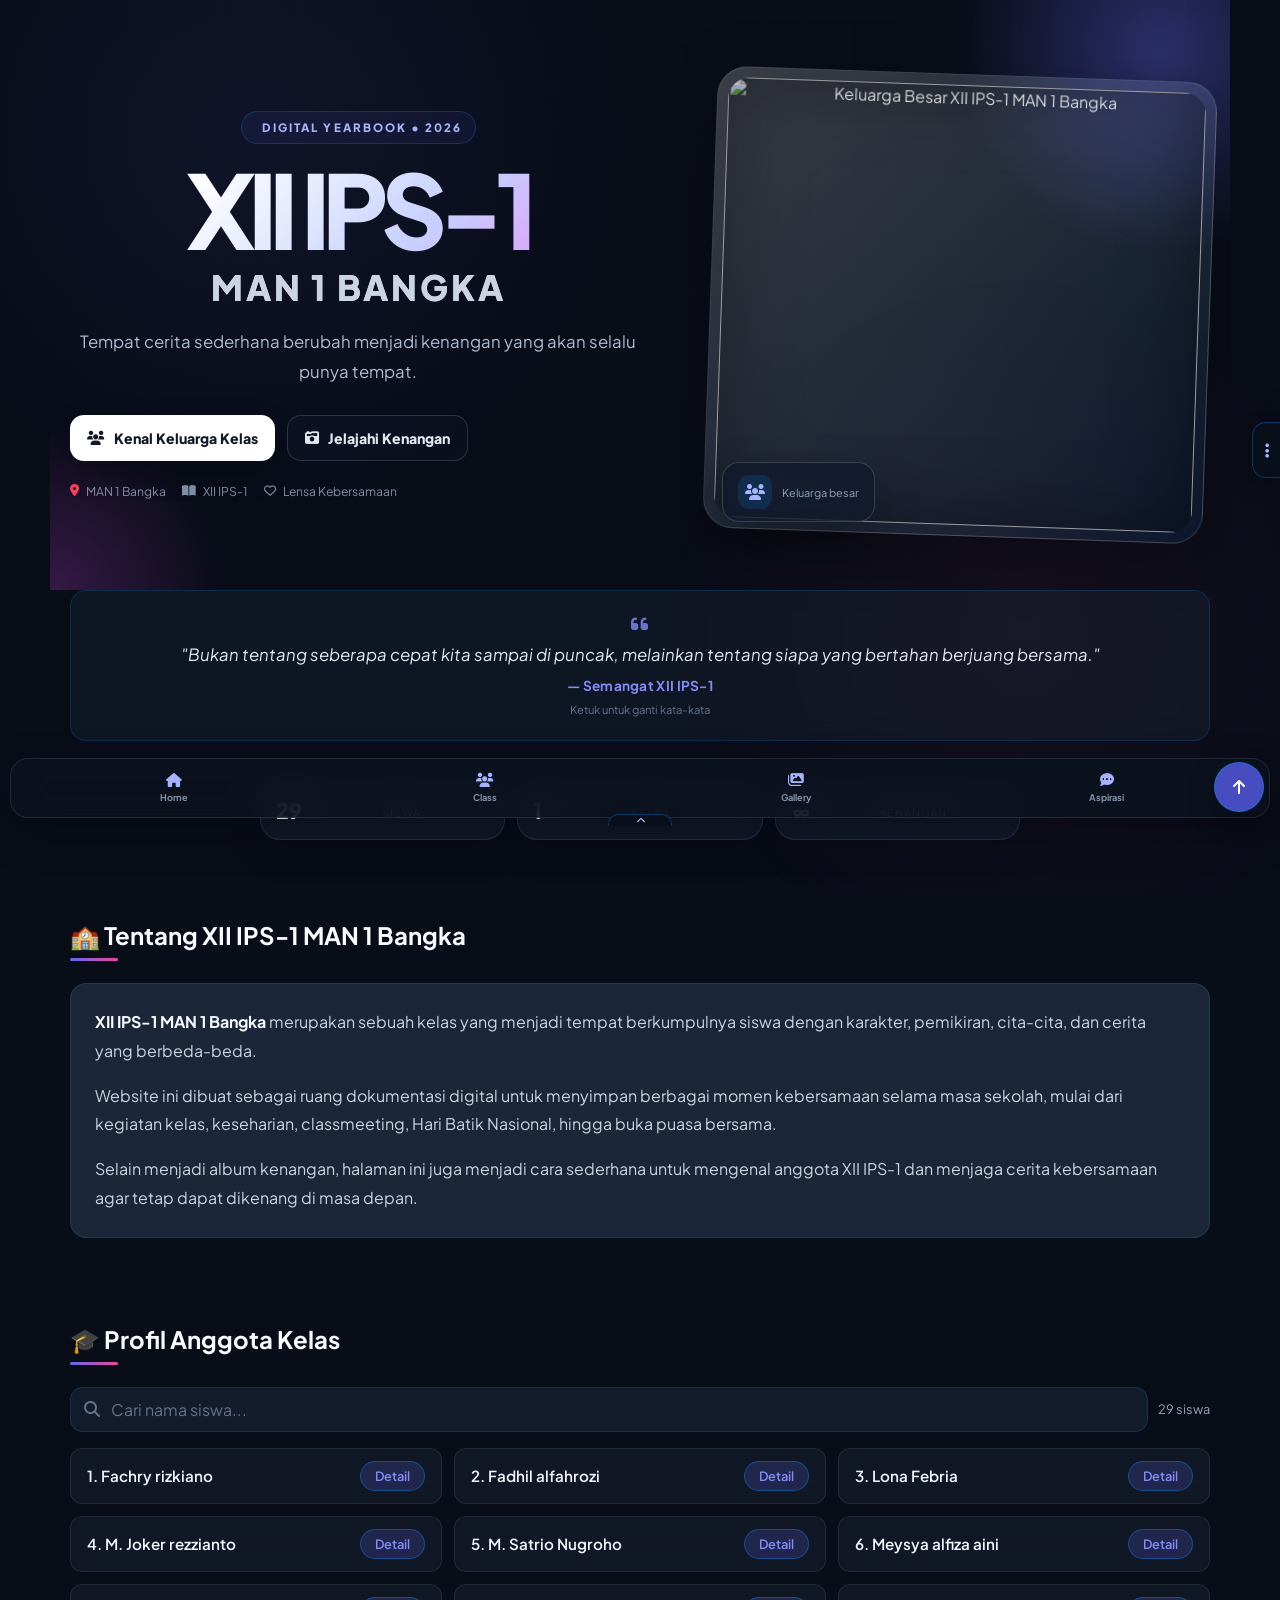
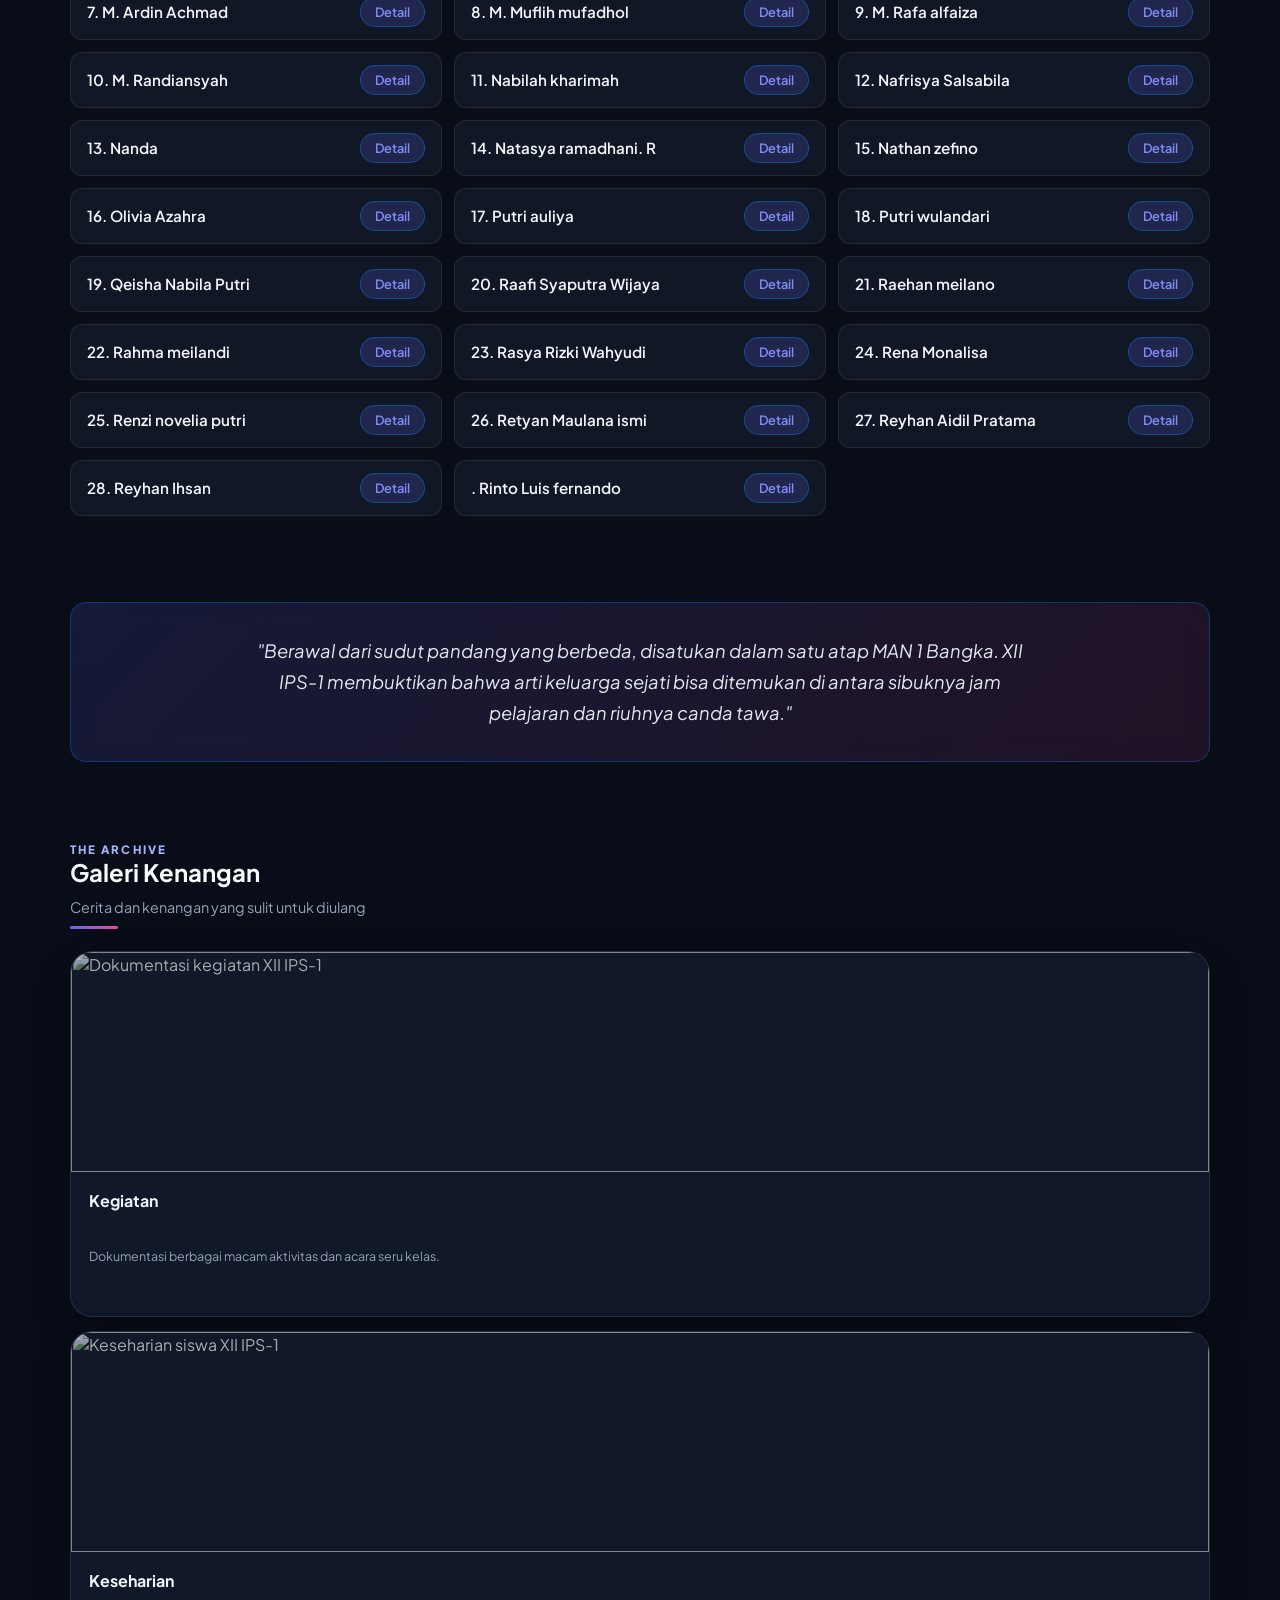
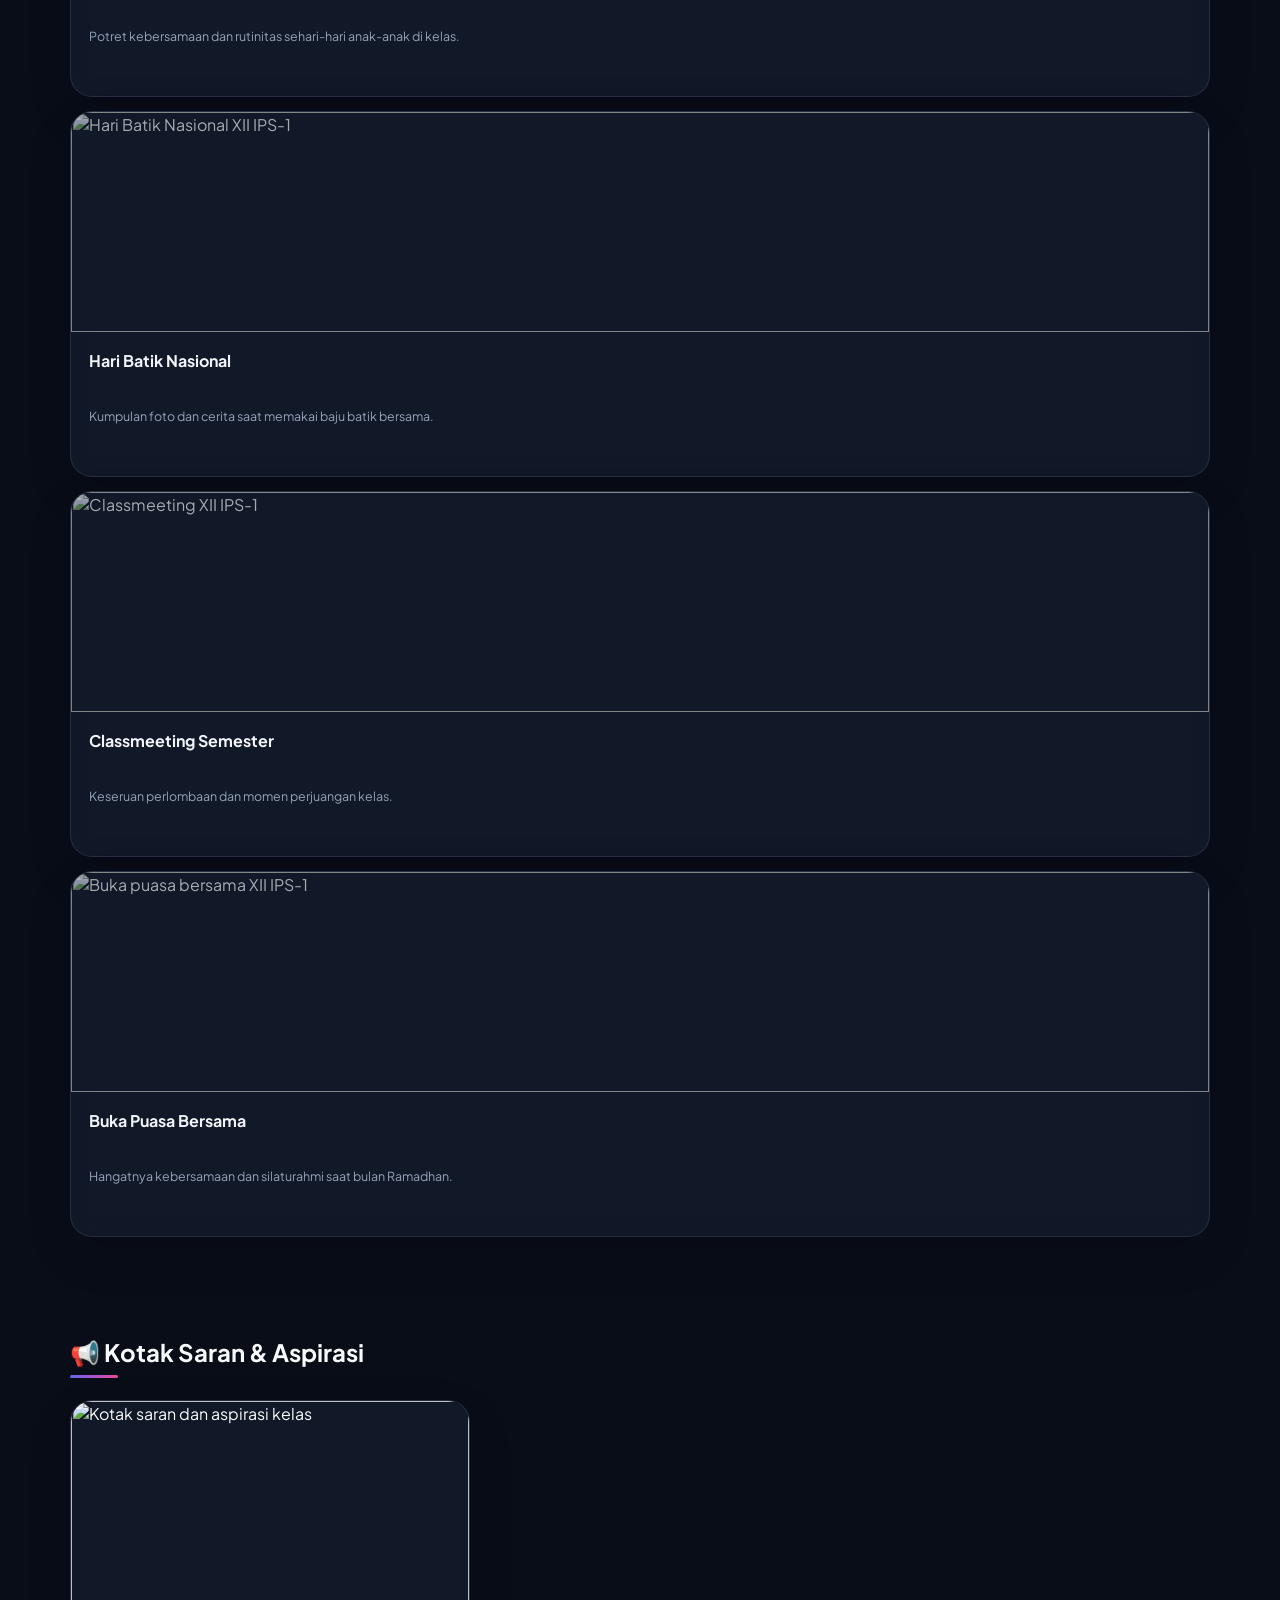
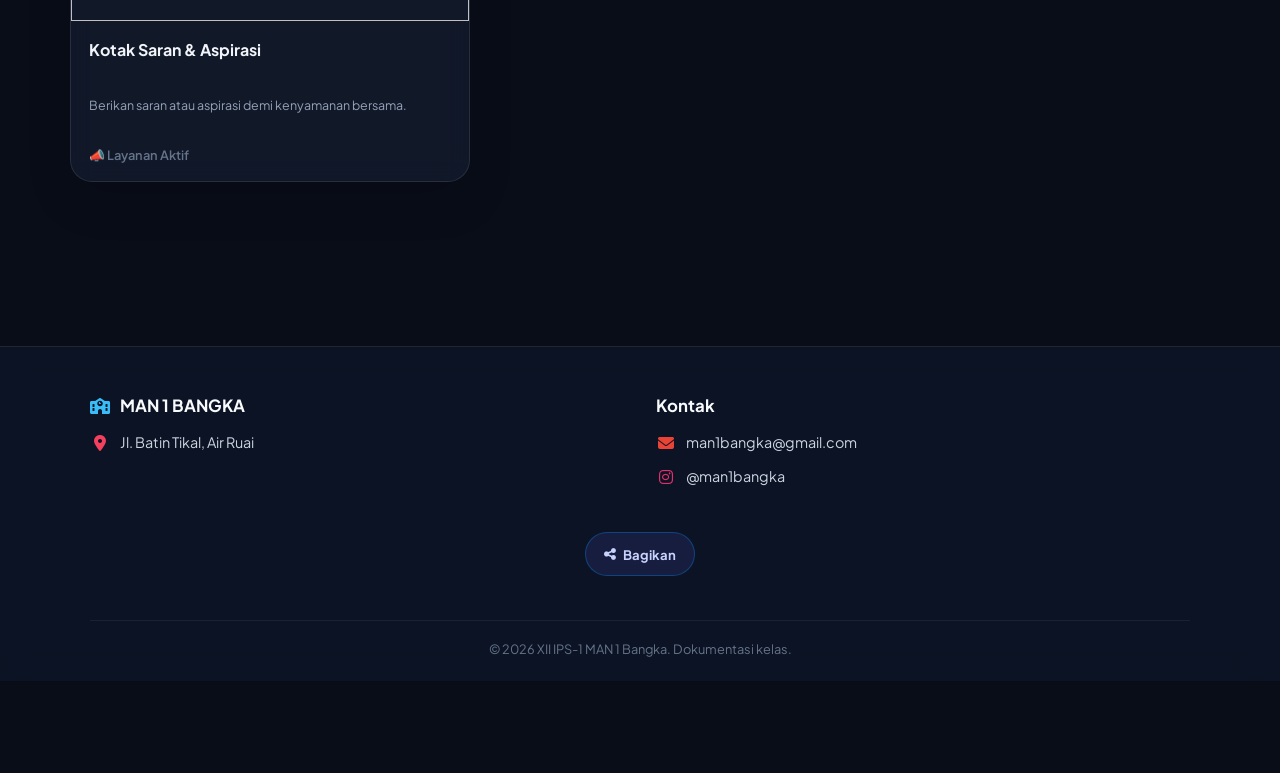
==== commit 7d4027fc: "Add files via upload" ====
--- a/index.html
+++ b/index.html
@@ -2451,7 +2451,7 @@
 
             <div class="section-header">
 
-                <div><div class="section-kicker">THE ARCHIVE</div><h2 class="section-title">Galeri Kenangan</h2><p class="section-subtitle">Susunan foto dibuat seperti halaman yearbook—acak, hidup, dan penuh cerita.</p></div>
+                <div><div class="section-kicker">THE ARCHIVE</div><h2 class="section-title">Galeri Kenangan</h2><p class="section-subtitle">Cerita dan kenangan yang sulit untuk diulang</p></div>
 
             </div>
 
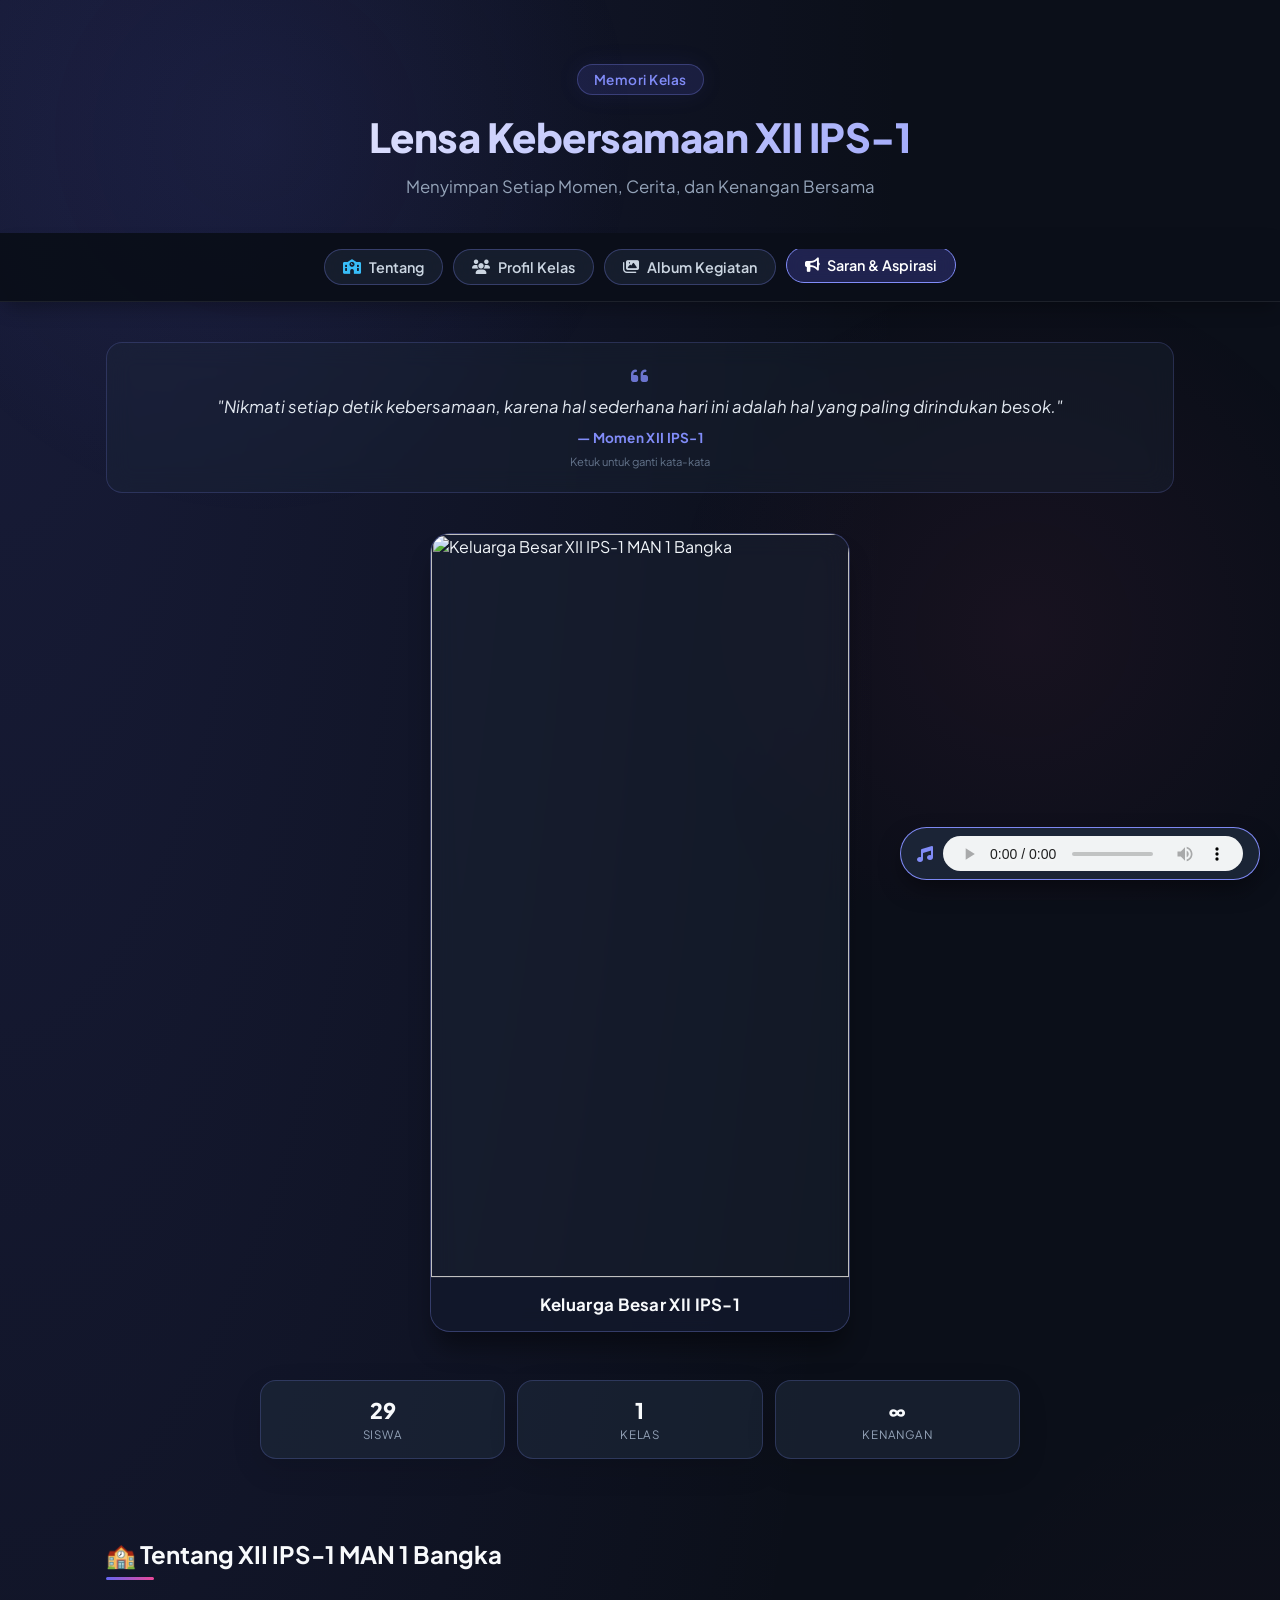
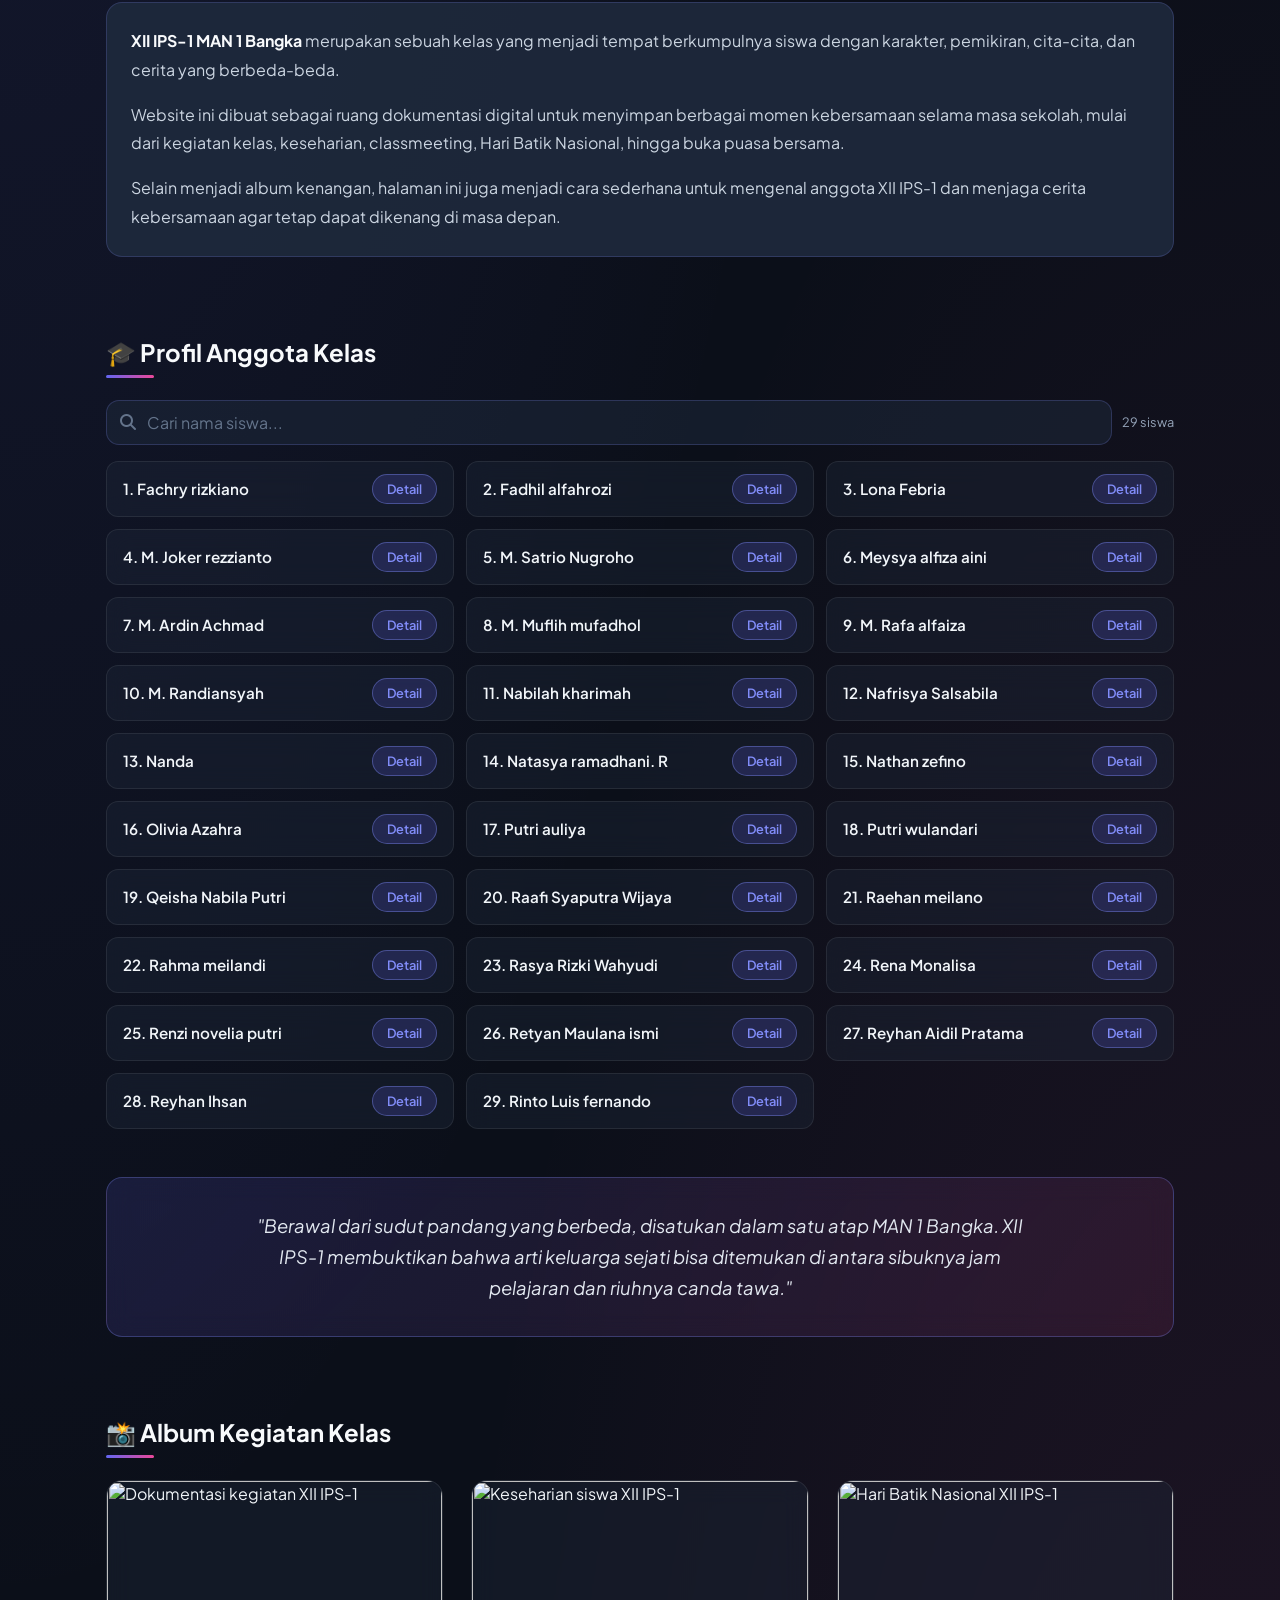
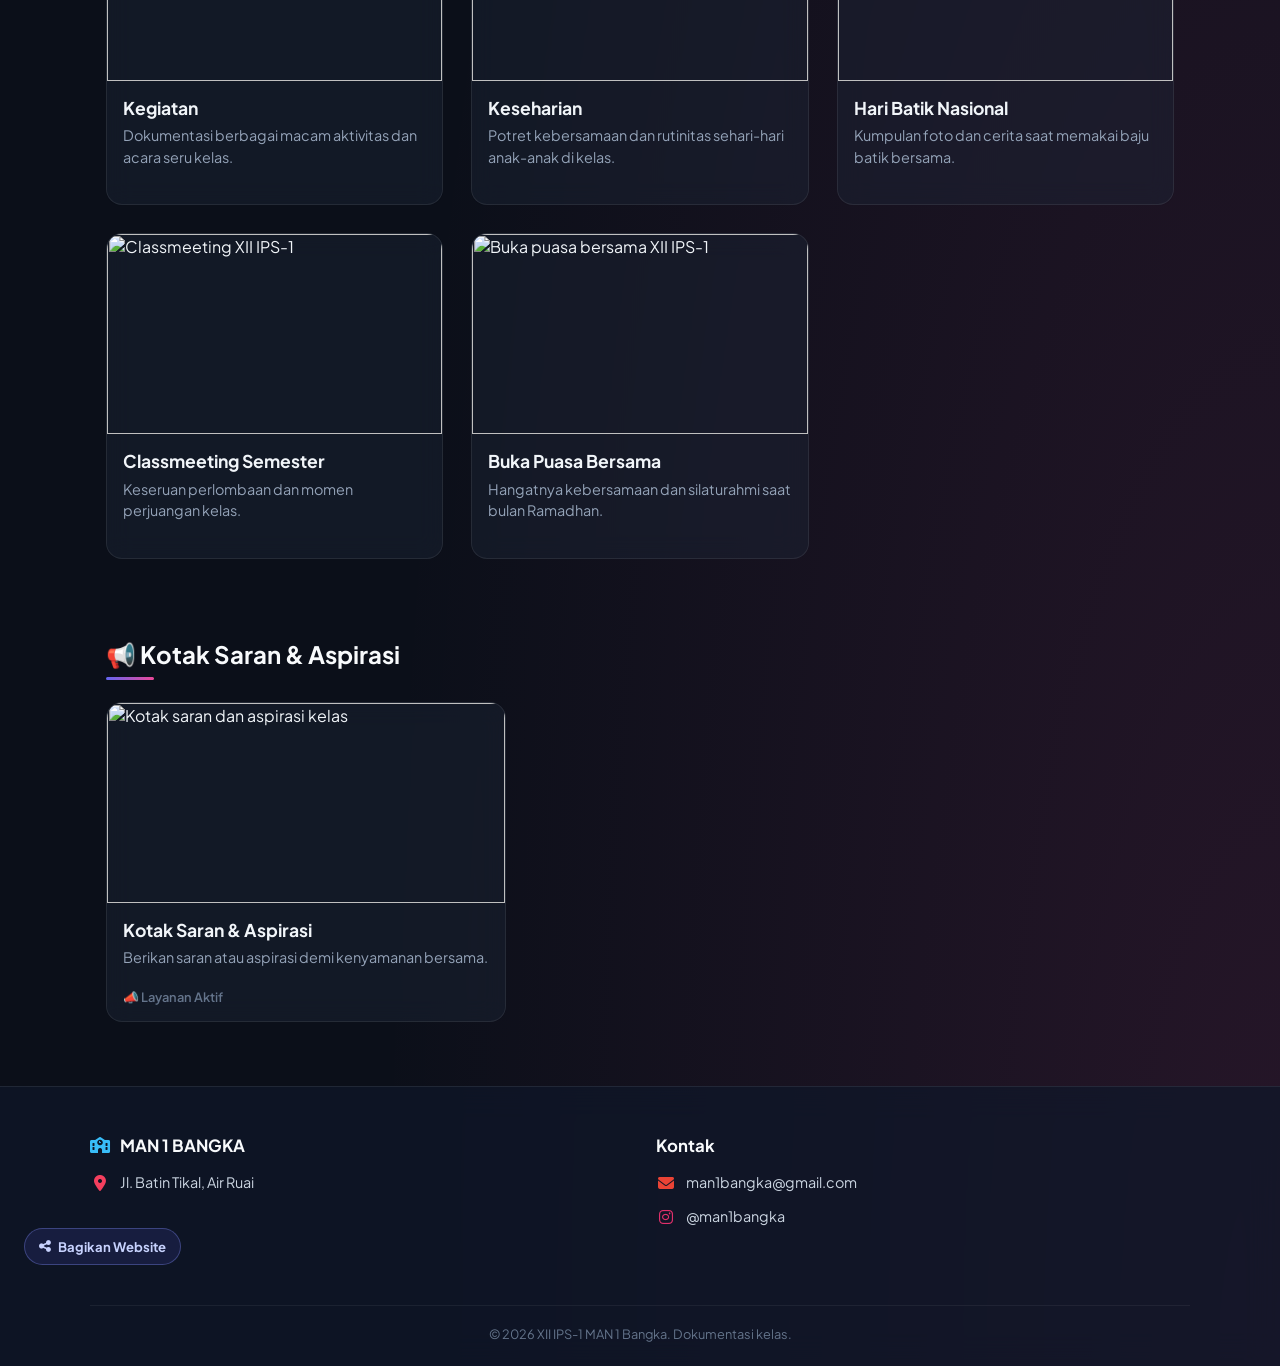
==== commit d7a9e483: "Add files via upload" ====
--- a/index.html
+++ b/index.html
@@ -4,7 +4,7 @@
 
     <meta name="viewport" content="width=device-width, initial-scale=1.0">
 
-  
+  <link rel="manifest" href="./manifest.json">
 <meta name="theme-color" content="#08090d">
 
     <title>XII IPS-1 MAN 1 Bangka — Lensa Kebersamaan</title>
@@ -176,7 +176,7 @@
             padding: 6px 16px;
 
             background: rgba(99, 102, 241, 0.15);
-            border: 1px solid rgba(1, 140, 248, 0.3);
+            border: 1px solid rgba(129, 140, 248, 0.3);
 
             color: #818cf8;
             border-radius: 20px;
@@ -199,7 +199,6 @@
                     #818cf8 100%
                 );
 
-            background-clip: text;
             -webkit-background-clip: text;
             -webkit-text-fill-color: transparent;
 
@@ -258,7 +257,7 @@
             background: rgba(30, 41, 59, 0.6);
 
             border:
-                1px solid rgba(1, 140, 248, 0.3);
+                1px solid rgba(129, 140, 248, 0.3);
 
             color: #cbd5e1;
 
@@ -326,7 +325,7 @@
                 rgba(30, 41, 59, 0.35);
 
             border:
-                1px solid rgba(1, 140, 248, 0.2);
+                1px solid rgba(129, 140, 248, 0.2);
 
             border-radius: 16px;
 
@@ -359,7 +358,7 @@
 
         .quote-container:hover {
             border-color:
-                rgba(1, 140, 248, 0.5);
+                rgba(129, 140, 248, 0.5);
 
             background:
                 rgba(30, 41, 59, 0.5);
@@ -426,7 +425,7 @@
                 rgba(30, 41, 59, 0.4);
 
             border:
-                1px solid rgba(1, 140, 248, 0.3);
+                1px solid rgba(129, 140, 248, 0.3);
 
             border-radius: 20px;
 
@@ -523,7 +522,7 @@
                 rgba(30, 41, 59, 0.95);
 
             border:
-                1px solid rgba(1, 140, 248, 0.2);
+                1px solid rgba(129, 140, 248, 0.2);
 
             border-radius: 16px;
 
@@ -584,7 +583,7 @@
 
         .student-list-item:hover {
             border-color:
-                rgba(1, 140, 248, 0.4);
+                rgba(129, 140, 248, 0.4);
 
             background:
                 rgba(30, 41, 59, 0.6);
@@ -609,7 +608,7 @@
                 rgba(99, 102, 241, 0.2);
 
             border:
-                1px solid rgba(1, 140, 248, 0.4);
+                1px solid rgba(129, 140, 248, 0.4);
 
             color: #818cf8;
 
@@ -662,7 +661,7 @@
                 );
 
             border:
-                1px solid rgba(1, 140, 248, 0.3);
+                1px solid rgba(129, 140, 248, 0.3);
 
             border-radius: 16px;
 
@@ -737,7 +736,7 @@
                 scale(1.01);
 
             border-color:
-                rgba(1, 140, 248, 0.5);
+                rgba(129, 140, 248, 0.5);
 
             box-shadow:
                 0 15px 20px -5px
@@ -805,8 +804,7 @@
 
             line-height: 1.5;
 
-            margin-top: 1.75rem;
-     margin-bottom: 2rem;
+            margin-bottom: 1.25rem;
 
             flex-grow: 1;
         }
@@ -843,7 +841,7 @@
             color: #ffffff;
 
             border:
-                1px solid rgba(1, 140, 248, 0.5);
+                1px solid rgba(129, 140, 248, 0.5);
 
             width: 45px;
             height: 45px;
@@ -911,7 +909,7 @@
                 rgba(30, 41, 59, 0.85);
 
             border:
-                1px solid rgba(1, 140, 248, 0.97);
+                1px solid rgba(129, 140, 248, 0.97);
 
 
             border-radius: 30px;
@@ -1057,9 +1055,8 @@
             max-width: 1100px;
 
             margin:
-                0 auto;
-
-            /* Jarak dari tombol Bagikan */
+                2.5rem auto 0;
+
             padding-top: 1.25rem;
 
             text-align: center;
@@ -1105,10 +1102,10 @@
         }
 
         .modal-card {
-            background: #1e3b;
+            background: #1e293b;
 
             border:
-                1px solid rgba(1, 140, 248, 0.3);
+                1px solid rgba(129, 140, 248, 0.3);
 
             border-radius: 20px;
 
@@ -1421,7 +1418,7 @@
   --accent: #818cf8;
   --accent-strong: #6366f1;
   --glass: rgba(30, 41, 59, 0.62);
-  --border-soft: rgba(1, 140, 248, 0.22);
+  --border-soft: rgba(129, 140, 248, 0.22);
 }
 
 html { scroll-padding-top: 105px; }
@@ -1445,7 +1442,7 @@
   height: 3px;
   z-index: 1000000;
   background: linear-gradient(90deg, #6366f1, #818cf8, #ec4899);
-  box-shadow: 0 0 14px rgba(1,140,248,.75);
+  box-shadow: 0 0 14px rgba(129,140,248,.75);
   transition: width .08s linear;
 }
 
@@ -1524,7 +1521,7 @@
 }
 #studentSearch {
   width: 100%;
-  border: 1px solid rgba(1,140,248,.22);
+  border: 1px solid rgba(129,140,248,.22);
   background: rgba(30,41,59,.55);
   color: #f8fafc;
   border-radius: 13px;
@@ -1535,7 +1532,7 @@
 #studentSearch::placeholder { color: #64748b; }
 #studentSearch:focus {
   border-color: #818cf8;
-  box-shadow: 0 0 0 3px rgba(1,140,248,.12);
+  box-shadow: 0 0 0 3px rgba(129,140,248,.12);
   background: rgba(30,41,59,.75);
 }
 .student-result-count {
@@ -1549,57 +1546,28 @@
   text-align: center;
   padding: 2rem 1rem;
   color: #94a3b8;
-  border: 1px dashed rgba(1,140,248,.25);
+  border: 1px dashed rgba(129,140,248,.25);
   border-radius: 14px;
 }
 .student-list-item.search-hidden { display: none; }
 
-/* Tombol Bagikan */
-.share-site-wrap {
-  display: flex;
-  justify-content: center;
-  align-items: center;
-  width: 100%;
-  margin: 2.75rem auto 2.75rem;
-  padding: 0 1rem;
-}
-
+/* Tombol bagikan */
 .share-site-btn {
-  min-height: 44px;
-  padding: 9px 18px;
-  border: 1px solid rgba(1,140,248,.35);
-  border-radius: 999px;
+  border: 1px solid rgba(129,140,248,.35);
   background: rgba(99,102,241,.13);
   color: #c7d2fe;
+  padding: 9px 14px;
+  border-radius: 999px;
   cursor: pointer;
-  font: inherit;
+  font-weight: 700;
   font-size: .82rem;
-  font-weight: 700;
   display: inline-flex;
   align-items: center;
-  justify-content: center;
   gap: 8px;
-  transition: transform .2s ease, background .2s ease, border-color .2s ease;
+  transition: .2s ease;
 }
-.share-site-btn:hover {
-  transform: translateY(-2px);
-  background: rgba(99,102,241,.25);
-  border-color: rgba(1,140,248,.55);
-}
-.share-site-btn:focus-visible {
-  outline: 2px solid #818cf8;
-  outline-offset: 3px;
-}
-@media (max-width: 640px) {
-  .share-site-wrap {
-    margin-top: 2.5rem;
-    margin-bottom: 2.5rem;
-    padding: 0 1.25rem;
-  }
-  .share-site-btn {
-    width: min(100%, 220px);
-  }
-}
+.share-site-btn:hover { transform: translateY(-2px); background: rgba(99,102,241,.25); }
+.share-site-btn:focus-visible { outline: 2px solid #818cf8; outline-offset: 3px; }
 
 /* Reveal animation */
 .reveal-on-scroll {
@@ -1622,12 +1590,7 @@
   .reveal-on-scroll { opacity: 1; transform: none; transition: none; }
 }
 
-    .image-load-error {
-  opacity: .65;
-  filter: grayscale(.35);
-}
-
-</style>
+    </style>
 
   
 <!-- SPLASH SCREEN XII IPS-1 -->
@@ -1764,302 +1727,9 @@
       transition-duration: 0.01ms !important;
     }
   }
-
-/* V3 — mobile navigation, accessibility & polish */
-html { scroll-behavior: smooth; }
-body { overflow-x: hidden; }
-.nav-inner { width: 100%; overflow-x: auto; scrollbar-width: none; -webkit-overflow-scrolling: touch; }
-.nav-inner::-webkit-scrollbar { display: none; }
-.quick-nav { width: max-content; min-width: 100%; flex-wrap: nowrap; justify-content: center; padding: 0 4px; }
-.nav-pill { flex: 0 0 auto; white-space: nowrap; min-height: 42px; }
-section[id] { scroll-margin-top: 92px; }
-@media (max-width: 700px) {
-  .sticky-nav-wrapper { padding: .65rem .35rem; }
-  .nav-inner { justify-content: flex-start; }
-  .quick-nav { min-width: max-content; justify-content: flex-start; padding: 0 .25rem; }
-  .nav-pill { padding: 9px 14px; font-size: .82rem; }
-  .class-stats { grid-template-columns: repeat(3, minmax(0,1fr)); }
-  .stat-card { min-width: 0; }
-}
-@media (prefers-reduced-motion: reduce) {
-  html { scroll-behavior: auto; }
-}
 </style>
 
   
-
-<style>
-  a:focus-visible, button:focus-visible, input:focus-visible {
-    outline: 2px solid #a5b4fc;
-    outline-offset: 3px;
-  }
-  .audio-player { max-width: calc(100vw - 20px); }
-  @media (max-width: 640px) {
-    .audio-player { left: 10px; right: 10px; width: auto; }
-  }
-</style>
-<style>
-/* ===== UI ENHANCEMENT v2 — tetap 100% di dalam file HTML ===== */
-:root{
-  --ui-bg:#0b0f19;--ui-surface:rgba(15,23,42,.78);--ui-surface-2:rgba(30,41,59,.62);
-  --ui-border:rgba(255,255,255,.10);--ui-text:#f8fafc;--ui-muted:#94a3b8;
-  --ui-primary:#818cf8;--ui-primary-2:#6366f1;--ui-shadow:0 18px 50px rgba(0,0,0,.28);
-}
-html{scroll-behavior:smooth;scroll-padding-top:90px}
-body{transition:background-color .3s ease,color .3s ease}
-::selection{background:rgba(1,140,248,.35);color:#fff}
-button,a,input,textarea,select{font:inherit}
-a:focus-visible,button:focus-visible,input:focus-visible,textarea:focus-visible,select:focus-visible{
- outline:3px solid rgba(1,140,248,.45);outline-offset:3px
-}
-.ui-progress{position:fixed;inset:0 0 auto 0;height:3px;width:0;background:linear-gradient(90deg,#6366f1,#a78bfa,#ec4899);z-index:99999;box-shadow:0 0 12px rgba(1,140,248,.45)}
-.ui-tools{position:fixed;right:18px;bottom:18px;display:flex;flex-direction:column;gap:9px;z-index:9990}
-.ui-tool{
- width:44px;height:44px;border:1px solid var(--ui-border);border-radius:14px;
- background:rgba(15,23,42,.86);color:var(--ui-text);backdrop-filter:blur(14px);
- display:grid;place-items:center;cursor:pointer;box-shadow:var(--ui-shadow);
- transition:transform .2s ease,background .2s ease,border-color .2s ease
-}
-.ui-tool:hover{transform:translateY(-3px);border-color:rgba(1,140,248,.55);background:rgba(30,41,59,.95)}
-.ui-tool[hidden]{display:none}
-.ui-toast{
- position:fixed;left:50%;bottom:24px;transform:translate(-50%,20px);opacity:0;pointer-events:none;
- padding:11px 16px;border:1px solid var(--ui-border);border-radius:12px;background:rgba(15,23,42,.94);
- color:#fff;backdrop-filter:blur(12px);z-index:10000;transition:.25s ease;font-size:.88rem;box-shadow:var(--ui-shadow)
-}
-.ui-toast.show{opacity:1;transform:translate(-50%,0)}
-.ui-toolbar{
- max-width:900px;margin:0 auto 22px;padding:12px;display:flex;gap:10px;align-items:center;flex-wrap:wrap;
- background:rgba(15,23,42,.48);border:1px solid var(--ui-border);border-radius:18px;backdrop-filter:blur(14px)
-}
-.ui-search{
- flex:1;min-width:220px;border:1px solid var(--ui-border)!important;border-radius:12px!important;
- background:rgba(2,6,23,.45)!important;color:#fff!important;padding:12px 14px!important
-}
-.ui-count{font-size:.82rem;color:var(--ui-muted);white-space:nowrap}
-.ui-empty{display:none;text-align:center;padding:40px 20px;color:var(--ui-muted);border:1px dashed var(--ui-border);border-radius:18px}
-.ui-empty.show{display:block}
-.photo-item.ui-hidden,.student-list-item.ui-hidden{display:none!important}
-body.ui-light{
- --ui-bg:#f5f7fb;--ui-surface:rgba(255,255,255,.84);--ui-surface-2:rgba(255,255,255,.76);
- --ui-border:rgba(15,23,42,.10);--ui-text:#111827;--ui-muted:#64748b;
- background:#f5f7fb!important;color:#111827!important;
- background-image:radial-gradient(at 0% 0%,rgba(99,102,241,.10) 0,transparent 50%),radial-gradient(at 100% 100%,rgba(236,72,153,.08) 0,transparent 50%)!important
-}
-body.ui-light .ui-tool{background:rgba(255,255,255,.9);color:#111827}
-body.ui-light .ui-toast{background:rgba(255,255,255,.96);color:#111827}
-body.ui-light .ui-toolbar{background:rgba(255,255,255,.7)}
-@media(max-width:600px){
- .ui-tools{right:12px;bottom:12px}.ui-tool{width:42px;height:42px}
- .ui-toolbar{margin-left:12px;margin-right:12px;border-radius:15px}
- .ui-search{min-width:100%}
-}
-@media(prefers-reduced-motion:reduce){
- *,*::before,*::after{scroll-behavior:auto!important;animation-duration:.01ms!important;transition-duration:.01ms!important}
-}
-</style>
-
-<style id="premium-yearbook">
-:root{--p-bg:#090d18;--p-surface:rgba(20,28,46,.76);--p-surface-strong:#151d30;--p-border:rgba(148,163,184,.16);--p-text:#f8fafc;--p-muted:#94a3b8;--p-accent:#8b8cf8;--p-accent2:#d946ef;--p-shadow:0 24px 70px rgba(0,0,0,.28)}
-body{background:var(--p-bg)!important;color:var(--p-text);overflow-x:hidden}
-.container{max-width:1180px!important;padding-left:20px!important;padding-right:20px!important}
-.premium-hero{max-width:1180px;margin:0 auto;padding:64px 20px 44px;min-height:590px;display:grid;grid-template-columns:1.05fr .95fr;gap:42px;align-items:center;position:relative;overflow:hidden}
-.hero-grid{position:absolute;inset:0;opacity:.18;background-image:linear-gradient(rgba(148,163,184,.08) 1px,transparent 1px),linear-gradient(90deg,rgba(148,163,184,.08) 1px,transparent 1px);background-size:42px 42px;mask-image:linear-gradient(to bottom,black,transparent 88%);pointer-events:none}
-.hero-orb{position:absolute;border-radius:50%;filter:blur(2px);pointer-events:none}.orb-one{width:420px;height:420px;right:-140px;top:-160px;background:radial-gradient(circle,rgba(99,102,241,.38),transparent 68%)}.orb-two{width:360px;height:360px;left:-180px;bottom:-180px;background:radial-gradient(circle,rgba(217,70,239,.22),transparent 68%)}
-.hero-copy{position:relative;z-index:2}.eyebrow,.section-kicker{font-size:.72rem;font-weight:800;letter-spacing:.18em;color:#a5b4fc}.eyebrow{display:inline-flex;gap:8px;align-items:center;padding:8px 12px;border:1px solid rgba(1,140,248,.25);border-radius:999px;background:rgba(99,102,241,.08);margin-bottom:20px}.premium-hero h1{font-size:clamp(3.3rem,8vw,6.6rem);line-height:.88;letter-spacing:-.075em;margin:0 0 24px;font-weight:800;background:linear-gradient(135deg,#fff 20%,#c7d2fe 58%,#e879f9);-webkit-background-clip:text;background-clip:text;color:transparent}.premium-hero h1 span{font-size:.34em;letter-spacing:.08em;color:#cbd5e1;display:block;margin-top:18px;background:none;-webkit-text-fill-color:initial}.premium-hero p{max-width:580px;color:#aebbd0;font-size:1.05rem;line-height:1.8}.hero-actions{display:flex;gap:12px;flex-wrap:wrap;margin:28px 0 22px}.hero-btn{display:inline-flex;align-items:center;gap:9px;text-decoration:none;padding:13px 17px;border-radius:14px;font-weight:800;font-size:.88rem;transition:.25s ease}.hero-btn.primary{background:#fff;color:#111827;box-shadow:0 12px 30px rgba(0,0,0,.2)}.hero-btn.ghost{color:#e2e8f0;border:1px solid rgba(148,163,184,.24);background:rgba(15,23,42,.42);backdrop-filter:blur(12px)}.hero-btn:hover{transform:translateY(-3px)}.hero-meta{display:flex;flex-wrap:wrap;gap:16px;color:#7f8da5;font-size:.76rem}.hero-meta span{display:inline-flex;gap:7px;align-items:center}
-.hero-visual{position:relative;z-index:2;justify-self:end;width:min(100%,500px)}.hero-photo-frame{position:relative;border-radius:30px;padding:10px;background:linear-gradient(135deg,rgba(255,255,255,.2),rgba(1,140,248,.08));border:1px solid rgba(255,255,255,.14);box-shadow:var(--p-shadow);transform:rotate(2deg)}.hero-photo-frame img{width:100%;height:440px;object-fit:cover;border-radius:22px;display:block}.hero-photo-frame:after{content:"";position:absolute;inset:10px;border-radius:22px;box-shadow:inset 0 0 80px rgba(0,0,0,.38);pointer-events:none}.hero-photo-label{position:absolute;left:30px;bottom:28px;color:#fff;z-index:2;text-shadow:0 3px 18px rgba(0,0,0,.5)}.hero-photo-label span{display:block;font-size:.63rem;letter-spacing:.2em;font-weight:800;opacity:.75}.hero-photo-label strong{font-size:1.5rem}.hero-floating-card{position:absolute;left:-28px;bottom:24px;display:flex;align-items:center;gap:10px;padding:12px 15px;border:1px solid rgba(255,255,255,.16);border-radius:17px;background:rgba(15,23,42,.78);backdrop-filter:blur(18px);box-shadow:0 18px 45px rgba(0,0,0,.3)}.hero-floating-card b{display:block;font-size:1.15rem}.hero-floating-card small{display:block;color:#94a3b8;font-size:.68rem}.mini-icon{width:34px;height:34px;border-radius:11px;display:grid;place-items:center;background:rgba(1,140,248,.16);color:#a5b4fc}
-.premium-nav-wrap{top:10px!important;max-width:1180px;margin:0 auto 34px!important;border:1px solid var(--p-border)!important;border-radius:18px!important;background:rgba(10,15,28,.72)!important;backdrop-filter:blur(18px);box-shadow:0 18px 45px rgba(0,0,0,.18)!important}.premium-nav{max-width:none!important}.premium-nav .quick-nav{width:100%;justify-content:space-between}.premium-nav .nav-pill{border:0!important;background:transparent!important;border-radius:12px!important;color:#9aa8bd!important;padding:10px 16px!important}.premium-nav .nav-pill:hover,.premium-nav .nav-pill:focus-visible{color:#fff!important;background:rgba(1,140,248,.1)!important}.premium-nav .nav-pill i{color:#8b8cf8}
-.mobile-dock{display:none}
-.yearbook-stats{display:grid;grid-template-columns:repeat(4,1fr);gap:14px;margin:0 0 70px}.stat-card{padding:20px;border:1px solid var(--p-border);background:var(--p-surface);border-radius:20px;display:grid;grid-template-columns:auto 1fr;column-gap:12px;align-items:center;box-shadow:0 14px 35px rgba(0,0,0,.12)}.stat-icon{grid-row:1/3;width:42px;height:42px;border-radius:13px;display:grid;place-items:center;color:#a5b4fc;background:rgba(1,140,248,.1)}.stat-card strong{font-size:1.35rem;line-height:1}.stat-card>span:last-child{font-size:.75rem;color:var(--p-muted);margin-top:4px}
-.section-space{margin-bottom:86px}.premium-section-head{align-items:end!important}.section-subtitle{color:var(--p-muted);font-size:.9rem;line-height:1.7;max-width:640px;margin-top:8px}.timeline-section{position:relative}.timeline-track{position:relative;display:grid;grid-template-columns:repeat(5,1fr);gap:14px;margin-top:26px}.timeline-track:before{content:"";position:absolute;left:6%;right:6%;top:23px;height:1px;background:linear-gradient(90deg,transparent,#64748b,transparent);opacity:.45}.timeline-item{position:relative;padding:58px 18px 20px;border:1px solid var(--p-border);background:linear-gradient(180deg,rgba(30,41,59,.52),rgba(15,23,42,.4));border-radius:20px;min-height:220px}.timeline-dot{position:absolute;top:12px;left:18px;width:24px;height:24px;border-radius:8px;display:grid;place-items:center;font-size:.6rem;font-weight:800;color:#fff;background:linear-gradient(135deg,#6366f1,#d946ef);box-shadow:0 0 0 5px rgba(99,102,241,.08)}.timeline-label{font-size:.6rem;font-weight:800;letter-spacing:.15em;color:#a5b4fc}.timeline-item h3{font-size:.98rem;margin:9px 0 8px}.timeline-item p{font-size:.75rem;color:var(--p-muted);line-height:1.7}
-.gallery-grid{display:block!important;column-count:2;column-gap:18px}.gallery-grid .card-link{display:block;break-inside:avoid;margin-bottom:18px}.gallery-grid .card{overflow:hidden;border-radius:22px!important;background:var(--p-surface)!important;border:1px solid var(--p-border)!important;box-shadow:0 18px 45px rgba(0,0,0,.13)!important}.gallery-grid .img-wrapper{height:auto!important;aspect-ratio:auto!important}.gallery-grid .img-wrapper img{width:100%;height:auto;min-height:190px;max-height:430px;object-fit:cover;display:block;transition:transform .55s ease}.gallery-grid .card:hover img{transform:scale(1.035)}.gallery-grid .card-content{padding:18px!important}.gallery-grid .card-content h3{font-size:1rem!important}.gallery-grid .card-content p{color:var(--p-muted)!important;font-size:.78rem!important;line-height:1.65}
-/* Comfortable light mode */
-body.ui-light{--p-bg:#f4f1eb;--p-surface:rgba(255,255,255,.88);--p-surface-strong:#fff;--p-border:rgba(71,58,42,.12);--p-text:#27231f;--p-muted:#71685f;--p-shadow:0 22px 55px rgba(86,70,50,.11);background:#f4f1eb!important;color:#27231f!important;background-image:radial-gradient(at 0% 0%,rgba(124,58,237,.06),transparent 48%),radial-gradient(at 100% 100%,rgba(236,72,153,.05),transparent 48%)!important}body.ui-light .premium-hero{background:radial-gradient(circle at 78% 20%,rgba(1,140,248,.09),transparent 32%)}body.ui-light .premium-hero h1{background:linear-gradient(135deg,#211d19 15%,#5b55a7 70%,#a63f92);-webkit-background-clip:text;background-clip:text}body.ui-light .premium-hero h1 span{color:#665e56;background:none;-webkit-text-fill-color:initial}.ui-light .hero-btn.ghost{color:#453f38;background:rgba(255,255,255,.68);border-color:rgba(71,58,42,.12)}.ui-light .hero-meta{color:#8b8176}.ui-light .premium-nav-wrap{background:rgba(255,252,247,.82)!important;border-color:rgba(71,58,42,.12)!important;box-shadow:0 12px 30px rgba(86,70,50,.08)!important}.ui-light .premium-nav .nav-pill{color:#6f675f!important}.ui-light .premium-nav .nav-pill:hover{color:#312b26!important;background:rgba(99,102,241,.07)!important}.ui-light .stat-card,.ui-light .timeline-item,.ui-light .gallery-grid .card{background:rgba(255,255,255,.86)!important;border-color:rgba(71,58,42,.1)!important;box-shadow:0 15px 35px rgba(86,70,50,.08)!important}.ui-light .stat-card strong,.ui-light .timeline-item h3,.ui-light .section-title,.ui-light .gallery-grid .card-content h3{color:#2d2823!important}.ui-light .section-subtitle,.ui-light .timeline-item p,.ui-light .gallery-grid .card-content p{color:#756c63!important}.ui-light .timeline-track:before{background:linear-gradient(90deg,transparent,#a69b8f,transparent)}.ui-light .hero-floating-card{background:rgba(255,252,247,.9);color:#2d2823;border-color:rgba(71,58,42,.12);box-shadow:0 18px 40px rgba(86,70,50,.12)}.ui-light .hero-floating-card small{color:#7b7168}.ui-light .eyebrow{background:rgba(99,102,241,.06);border-color:rgba(99,102,241,.12)}
-/* Keep legacy sections comfortable in light mode */
-.ui-light .about-card,.ui-light .quote-container,.ui-light .class-banner,.ui-light .student-list-item,.ui-light .modal-card,.ui-light .audio-player{background:rgba(255,255,255,.88)!important;color:#2d2823!important;border-color:rgba(71,58,42,.1)!important;box-shadow:0 15px 35px rgba(86,70,50,.07)!important}.ui-light .student-name,.ui-light .quote-text,.ui-light .quote-author,.ui-light .class-banner p{color:#3c352f!important}.ui-light .section-header .section-title{color:#2d2823!important}.ui-light footer{background:#ebe5dc!important;color:#5f574f!important}.ui-light .ui-search{background:#fff!important;color:#2d2823!important;border-color:rgba(71,58,42,.12)!important}.ui-light .ui-toolbar{background:rgba(255,255,255,.7)!important}
-@media(max-width:820px){.premium-hero{grid-template-columns:1fr;padding:44px 16px 28px;min-height:auto}.hero-visual{justify-self:center;width:min(100%,560px)}.hero-photo-frame img {width:100%; aspect-ratio:9 / 16; height:auto; object-fit:cover;}
-.hero-floating-card{left:12px}.yearbook-stats{grid-template-columns:repeat(2,1fr);margin-bottom:55px}.timeline-track{grid-template-columns:1fr 1fr}.timeline-track:before{display:none}.gallery-grid{column-count:2!important}.premium-nav-wrap{margin-left:12px!important;margin-right:12px!important}}
-@media(max-width:600px){.container{padding-left:14px!important;padding-right:14px!important}.premium-hero{padding-top:34px}.premium-hero h1{font-size:clamp(3rem,17vw,4.4rem)}.premium-hero p{font-size:.92rem}.hero-actions{display:grid;grid-template-columns:1fr}.hero-btn{justify-content:center}.hero-meta{gap:8px 12px;font-size:.68rem}.hero-photo-frame{transform:none;padding:7px;border-radius:22px}.hero-photo-frame imgwidth: 100% !important;
-height: auto !important;
-aspect-ratio: 9 / 16 !important;
-object-fit: cover !important;
-px;border-radius:17px}.hero-photo-label{left:20px;bottom:20px}.hero-photo-label strong{font-size:1.2rem}.hero-floating-card{left:12px;bottom:14px}.premium-nav-wrap{display:none!important}.mobile-dock{position:fixed;display:flex;left:10px;right:10px;bottom:calc(82px + env(safe-area-inset-bottom,0px));z-index:9050;padding:7px;border:1px solid rgba(148,163,184,.16);border-radius:18px;background:rgba(13,19,32,.84);backdrop-filter:blur(20px);box-shadow:0 15px 40px rgba(0,0,0,.25);justify-content:space-around}.mobile-dock a{min-width:0;flex:1;text-decoration:none;color:#8491a7;font-size:.58rem;font-weight:700;text-align:center;padding:7px 3px;border-radius:13px}.mobile-dock i{display:block;font-size:.88rem;margin-bottom:4px;color:#a5b4fc}.mobile-dock a:active,.mobile-dock a:focus-visible{background:rgba(1,140,248,.12);color:#fff}.ui-tools{top:88px!important;bottom:auto!important;right:12px!important;flex-direction:row!important}.ui-tool{width:40px!important;height:40px!important}.yearbook-stats{gap:10px}.stat-card{padding:15px}.stat-icon{width:36px;height:36px}.stat-card strong{font-size:1.1rem}.stat-card>span:last-child{font-size:.68rem}.timeline-track{grid-template-columns:1fr}.timeline-item{min-height:0;padding-top:54px}.gallery-grid{column-count:1!important}.gallery-grid .card-link{margin-bottom:14px}body{padding-bottom:calc(150px + env(safe-area-inset-bottom,0px))!important}.audio-player{bottom:calc(10px + env(safe-area-inset-bottom,0px))!important;left:10px!important;right:10px!important;max-width:none!important}.ui-toast{bottom:calc(152px + env(safe-area-inset-bottom,0px))!important}}
-@media(prefers-reduced-motion:reduce){.hero-photo-frame,.gallery-grid .card:hover img{transform:none!important}}
-</style>
-
-<style id="v6-layout-css">
-:root{--safe-bottom:env(safe-area-inset-bottom,0px);--mobile-nav-h:72px;--audio-panel-h:62px}
-.ui-tools{position:fixed!important;top:50%!important;right:-104px!important;width:132px!important;max-width:132px!important;height:auto!important;box-sizing:border-box!important;padding:10px!important;gap:8px!important;display:flex!important;flex-direction:column!important;align-items:center!important;overflow:visible!important;background:rgba(10,15,28,.97)!important;border:1px solid rgba(1,140,248,.30)!important;border-right:0!important;border-radius:18px 0 0 18px!important;box-shadow:0 12px 35px rgba(0,0,0,.30)!important;backdrop-filter:blur(14px)!important;z-index:10050!important;transform:translateY(-50%)!important;transition:right .28s cubic-bezier(.2,.8,.2,1)!important}
-.ui-tools.is-open{right:0!important}
-.ui-tools .ui-drawer-handle{position:absolute!important;left:-px!important;top:50%!important;transform:translateY(-50%)!important;width:30px!important;height:64px!important;margin:0!important;padding:0!important;display:grid!important;place-items:center!important;border:1px solid rgba(1,140,248,.30)!important;border-right:0!important;border-radius:14px 0 0 14px!important;background:rgba(10,15,28,.97)!important;color:#a5b4fc!important;cursor:pointer!important;touch-action:none!important;box-shadow:-8px 8px 22px rgba(0,0,0,.20)!important}
-.ui-tools .ui-tool{width:48px!important;height:48px!important;min-width:48px!important;padding:0!important;margin:0!important;border-radius:14px!important;display:grid!important;place-items:center!important;flex:none!important}
-.ui-tools::before{display:none!important}
-.ui-top-fixed{position:fixed!important;right:16px!important;bottom:calc(var(--mobile-nav-h) + 18px + var(--safe-bottom))!important;width:52px!important;height:52px!important;display:grid!important;place-items:center!important;border-radius:50%!important;border:1px solid rgba(1,140,248,.55)!important;background:rgba(76,81,205,.94)!important;color:#fff!important;box-shadow:0 10px 28px rgba(0,0,0,.28)!important;z-index:10060!important;cursor:pointer!important;transition:transform .2s ease,opacity .2s ease!important}
-.ui-top-fixed:hover{transform:translateY(-3px)!important}.ui-top-fixed:active{transform:scale(.95)!important}
-@media(max-width:700px){body{padding-bottom:calc(var(--mobile-nav-h) + 20px + var(--safe-bottom))!important}.mobile-dock{left:10px!important;right:10px!important;bottom:calc(8px + var(--safe-bottom))!important;height:var(--mobile-nav-h)!important;box-sizing:border-box!important;z-index:10000!important}.ui-tools{top:40%!important}.ui-top-fixed{right:14px!important;bottom:calc(var(--mobile-nav-h) + 16px + var(--safe-bottom))!important;width:50px!important;height:50px!important}}
-.audio-player.audio-dock{position:fixed!important;left:50%!important;right:auto!important;bottom:calc(var(--mobile-nav-h) + 8px + var(--safe-bottom))!important;width:min(720px,calc(100vw - 16px))!important;height:var(--audio-panel-h)!important;min-height:var(--audio-panel-h)!important;box-sizing:border-box!important;padding:8px 10px!important;border-radius:18px!important;background:rgba(10,15,28,.97)!important;border:1px solid rgba(1,140,248,.32)!important;box-shadow:0 14px 35px rgba(0,0,0,.30)!important;z-index:10030!important;overflow:hidden!important;transform:translate(-50%,calc(100% + 52px))!important;transition:transform .30s cubic-bezier(.2,.8,.2,1)!important}
-.audio-player.audio-dock.is-open{transform:translate(-50%,0)!important}.audio-dock .audio-toggle{position:absolute!important;top:-22px!important;left:50%!important;transform:translateX(-50%)!important;width:82px!important;height:22px!important;padding:0!important;border:1px solid rgba(1,140,248,.32)!important;border-bottom:0!important;border-radius:13px 13px 0 0!important;background:rgba(10,15,28,.97)!important;color:#a5b4fc!important;display:grid!important;place-items:center!important;cursor:pointer!important;touch-action:none!important;z-index:2!important}.audio-dock audio{display:block!important;width:100%!important;height:44px!important;max-width:none!important}
-body.ui-light .ui-tools{background:#fffdf9!important;border-color:#e2ddd5!important}body.ui-light .ui-tools .ui-drawer-handle{background:#fffdf9!important;color:#514a91!important;border-color:#e2ddd5!important}body.ui-light .ui-top-fixed{background:#615bd8!important;border-color:#514a91!important}body.ui-light .audio-player.audio-dock{background:#fffdf9!important;border-color:#e2ddd5!important;box-shadow:0 12px 28px rgba(43,38,31,.12)!important}body.ui-light .audio-dock .audio-toggle{background:#fffdf9!important;color:#514a91!important;border-color:#e2ddd5!important}
-@media(max-width:420px){.mobile-dock{left:8px!important;right:8px!important;height:68px!important}.ui-top-fixed{right:12px!important}.audio-player.audio-dock{width:calc(100vw - 12px)!important}}
-</style>
-<style id="v7-layout-fix">
-:root{--v7-safe:env(safe-area-inset-bottom,0px);--v7-nav:72px;--v7-audio:74px;}
-/* RIGHT CONTROL: closed = only the three-dot trigger is visible */
-.ui-tools{position:fixed!important;top:50%!important;right:-280px!important;left:auto!important;width:250px!important;max-width:250px!important;height:auto!important;box-sizing:border-box!important;padding:12px!important;gap:9px!important;display:flex!important;flex-direction:column!important;align-items:center!important;overflow:visible!important;background:rgba(10,15,28,.985)!important;border:1px solid rgba(1,140,248,.30)!important;border-right:0!important;border-radius:18px 0 0 18px!important;box-shadow:0 16px 40px rgba(0,0,0,.34)!important;backdrop-filter:blur(16px)!important;z-index:10080!important;transform:translateY(-50%)!important;transition:right .28s cubic-bezier(.2,.8,.2,1)!important;}
-.ui-tools.is-open{right:0!important}
-.ui-tools .ui-drawer-handle{display:none!important}
-.v7-tools-trigger{position:fixed!important;right:0!important;top:50%!important;transform:translateY(-50%)!important;width:30px!important;height:58px!important;border:1px solid rgba(1,140,248,.34)!important;border-right:0!important;border-radius:15px 0 0 15px!important;background:rgba(10,15,28,.98)!important;color:#a5b4fc!important;display:grid!important;place-items:center!important;z-index:10090!important;box-shadow:-6px 8px 20px rgba(0,0,0,.22)!important;padding:0!important;touch-action:none!important;}
-.v7-tools-trigger i{font-size:17px!important;line-height:1!important}
-.v7-tools-trigger.is-open{right:250px!important}
-.ui-tools .ui-tool{width:48px!important;height:48px!important;min-width:48px!important;padding:0!important;margin:0!important;border-radius:14px!important;display:grid!important;place-items:center!important;flex:none!important}
-.ui-top-fixed{position:fixed!important;right:14px!important;bottom:calc(var(--v7-nav) + 16px + var(--v7-safe))!important;width:50px!important;height:50px!important;display:grid!important;place-items:center!important;border-radius:50%!important;border:1px solid rgba(1,140,248,.55)!important;background:rgba(76,81,205,.94)!important;color:#fff!important;box-shadow:0 10px 28px rgba(0,0,0,.28)!important;z-index:10070!important;cursor:pointer!important;}
-/* AUDIO: separate layer; closed panel is fully below the viewport. */
-.audio-player.audio-dock{position:fixed!important;left:50%!important;right:auto!important;bottom:calc(var(--v7-nav) + 7px + var(--v7-safe))!important;width:min(720px,calc(100vw - 20px))!important;height:var(--v7-audio)!important;min-height:var(--v7-audio)!important;box-sizing:border-box!important;padding:9px 10px!important;border-radius:18px!important;background:rgba(10,15,28,.985)!important;border:1px solid rgba(1,140,248,.32)!important;box-shadow:0 14px 35px rgba(0,0,0,.30)!important;z-index:10060!important;overflow:hidden!important;transform:translate(-50%,calc(100% + 18px))!important;transition:transform .28s cubic-bezier(.2,.8,.2,1)!important;}
-.audio-player.audio-dock.is-open{transform:translate(-50%,0)!important}
-.audio-player.audio-dock .audio-toggle{display:none!important}
-.audio-player.audio-dock audio{display:block!important;width:100%!important;height:48px!important;max-width:none!important}
-.v7-audio-trigger{position:fixed!important;left:50%!important;transform:translateX(-50%)!important;bottom:calc(var(--v7-nav) + 4px + var(--v7-safe))!important;width:74px!important;height:18px!important;padding:0!important;border:1px solid rgba(1,140,248,.34)!important;border-bottom:0!important;border-radius:12px 12px 0 0!important;background:rgba(10,15,28,.985)!important;color:#a5b4fc!important;display:grid!important;place-items:center!important;z-index:10075!important;box-shadow:0 -4px 15px rgba(0,0,0,.16)!important;touch-action:none!important;}
-.v7-audio-trigger i{font-size:12px!important;line-height:1!important}
-.v7-audio-trigger.is-open{bottom:calc(var(--v7-nav) + var(--v7-audio) + 7px + var(--v7-safe))!important}
-.mobile-dock{z-index:10000!important}
-body{padding-bottom:calc(var(--v7-nav) + 20px + var(--v7-safe))!important}
-body.ui-light .ui-tools,body.ui-light .v7-tools-trigger,body.ui-light .v7-audio-trigger,body.ui-light .audio-player.audio-dock{background:#fffaf2!important;border-color:#ded7cc!important;box-shadow:0 12px 30px rgba(52,46,38,.12)!important}
-body.ui-light .v7-tools-trigger,body.ui-light .v7-audio-trigger{color:#514a91!important}
-@media(max-width:700px){
-  .ui-tools{right:-270px!important;width:240px!important;max-width:240px!important}
-  .ui-tools.is-open{right:0!important}
-  .v7-tools-trigger.is-open{right:240px!important}
-  .ui-top-fixed{right:12px!important;bottom:calc(var(--v7-nav) + 14px + var(--v7-safe))!important;width:50px!important;height:50px!important}
-  .audio-player.audio-dock{width:calc(100vw - 20px)!important;height:var(--v7-audio)!important}
-}
-@media(max-width:420px){
-  :root{--v7-nav:68px;--v7-audio:70px}
-  .ui-tools{right:-235px!important;width:205px!important;max-width:205px!important}
-  .v7-tools-trigger.is-open{right:205px!important}
-  .audio-player.audio-dock{width:calc(100vw - 16px)!important}
-}
-</style>
-
-<style id="v8-final-layout">
-/* V8 FINAL LAYOUT FIX — audio, top button, album cover sizing */
-:root{--v8-safe:env(safe-area-inset-bottom,0px);--v8-nav:72px;--v8-audio:74px}
-
-/* Never show the legacy scroll-to-top control; V8 uses exactly one button. */
-#scrollTopBtn,.scroll-top-btn{display:none!important}
-
-/* Exactly one fixed Back-to-top button, independent from the right drawer. */
-#uiTop.ui-top-fixed{
-  position:fixed!important;
-  right:16px!important;
-  left:auto!important;
-  bottom:calc(var(--v8-nav) + 16px + var(--v8-safe))!important;
-  width:50px!important;height:50px!important;
-  display:grid!important;place-items:center!important;
-  border-radius:50%!important;
-  z-index:10070!important;
-  opacity:1!important;visibility:visible!important;
-  pointer-events:auto!important;
-}
-
-/* Right drawer: closed means ONLY the 3-dot tab is visible. */
-.ui-tools{
-  position:fixed!important;top:50%!important;right:-270px!important;left:auto!important;
-  width:240px!important;max-width:240px!important;
-  transform:translateY(-50%)!important;
-  z-index:10080!important;
-  overflow:visible!important;
-  transition:right .28s cubic-bezier(.2,.8,.2,1)!important;
-}
-.ui-tools.is-open{right:0!important}
-.v7-tools-trigger{
-  position:fixed!important;right:0!important;top:50%!important;
-  transform:translateY(-50%)!important;
-  width:28px!important;height:56px!important;
-  padding:0!important;margin:0!important;
-  border:1px solid rgba(1,140,248,.34)!important;border-right:0!important;
-  border-radius:14px 0 0 14px!important;
-  display:grid!important;place-items:center!important;
-  z-index:10090!important;
-  background:rgba(10,15,28,.98)!important;color:#a5b4fc!important;
-}
-.v7-tools-trigger.is-open{right:240px!important}
-
-/* AUDIO: closed state is completely below the viewport. No player pixels may peek out. */
-.audio-player.audio-dock{
-  position:fixed!important;left:50%!important;right:auto!important;
-  bottom:calc(var(--v8-nav) + 6px + var(--v8-safe))!important;
-  width:min(720px,calc(100vw - 20px))!important;
-  height:var(--v8-audio)!important;min-height:var(--v8-audio)!important;
-  box-sizing:border-box!important;
-  z-index:10060!important;
-  overflow:hidden!important;
-  transform:translate(-50%,calc(100% + 160px))!important;
-  visibility:hidden!important;
-  pointer-events:none!important;
-  opacity:0!important;
-  transition:transform .30s cubic-bezier(.2,.8,.2,1),opacity .18s ease,visibility 0s linear .30s!important;
-}
-.audio-player.audio-dock.is-open{
-  transform:translate(-50%,0)!important;
-  visibility:visible!important;
-  pointer-events:auto!important;
-  opacity:1!important;
-  transition:transform .30s cubic-bezier(.2,.8,.2,1),opacity .18s ease,visibility 0s!important;
-}
-.audio-player.audio-dock audio{width:100%!important;height:48px!important;display:block!important}
-
-/* Separate tiny audio handle. It remains accessible while the player itself is hidden. */
-.v7-audio-trigger{
-  position:fixed!important;left:50%!important;
-  bottom:calc(var(--v8-nav) + 2px + var(--v8-safe))!important;
-  transform:translateX(-50%)!important;
-  width:64px!important;height:12px!important;
-  padding:0!important;margin:0!important;
-  border:1px solid rgba(1,140,248,.34)!important;border-bottom:0!important;
-  border-radius:10px 10px 0 0!important;
-  display:grid!important;place-items:center!important;
-  z-index:10075!important;
-  background:rgba(10,15,28,.98)!important;color:#a5b4fc!important;
-  box-shadow:0 -3px 12px rgba(0,0,0,.14)!important;
-}
-.v7-audio-trigger i{font-size:9px!important;line-height:1!important}
-.v7-audio-trigger.is-open{
-  bottom:calc(var(--v8-nav) + var(--v8-audio) + 6px + var(--v8-safe))!important;
-}
-
-/* Album/folder covers: one consistent visual size on every homepage card. */
-.gallery-grid .card-link .img-wrapper{
-  width:100%!important;
-  height:220px!important;
-  aspect-ratio:16/10!important;
-  overflow:hidden!important;
-  background:#111827!important;
-}
-.gallery-grid .card-link .img-wrapper img{
-  width:100%!important;height:100%!important;
-  min-height:0!important;max-height:none!important;
-  aspect-ratio:16/10!important;
-  object-fit:cover!important;display:block!important;
-}
-
-/* Light mode */
-body.ui-light .v7-tools-trigger,body.ui-light .v7-audio-trigger{
-  background:#fffaf2!important;color:#514a91!important;border-color:#ded7cc!important;
-}
-@media(max-width:700px){
-  :root{--v8-nav:68px;--v8-audio:70px}
-  #uiTop.ui-top-fixed{right:14px!important;bottom:calc(var(--v8-nav) + 14px + var(--v8-safe))!important;width:48px!important;height:48px!important}
-  .ui-tools{right:-225px!important;width:205px!important;max-width:205px!important}
-  .ui-tools.is-open{right:0!important}
-  .v7-tools-trigger.is-open{right:205px!important}
-  .audio-player.audio-dock{width:calc(100vw - 16px)!important}
-  .gallery-grid .card-link .img-wrapper{height:190px!important}
-}
-@media(max-width:420px){
-  .gallery-grid .card-link .img-wrapper{height:175px!important}
-}
-</style>
-
 </head>
 
 <body>
@@ -2095,53 +1765,73 @@
          HEADER
     ========================================================= -->
 
-    <header id="topHeader" class="premium-hero">
-        <div class="hero-orb orb-one"></div>
-        <div class="hero-orb orb-two"></div>
-        <div class="hero-grid"></div>
-        <div class="hero-copy">
-            <span class="eyebrow"><i class="fa-solid fa-sparkles"></i> DIGITAL YEARBOOK • 2026</span>
-            <h1>XII IPS-1<br><span>MAN 1 BANGKA</span></h1>
-            <p>Tempat cerita sederhana berubah menjadi kenangan yang akan selalu punya tempat.</p>
-            <div class="hero-actions">
-                <a href="#profil" class="hero-btn primary"><i class="fa-solid fa-users"></i> Kenal Keluarga Kelas</a>
-                <a href="#album" class="hero-btn ghost"><i class="fa-solid fa-camera-retro"></i> Jelajahi Kenangan</a>
-            </div>
-            <div class="hero-meta">
-                <span><i class="fa-solid fa-location-dot"></i> MAN 1 Bangka</span>
-                <span><i class="fa-solid fa-book-open"></i> XII IPS-1</span>
-                <span><i class="fa-regular fa-heart"></i> Lensa Kebersamaan</span>
-            </div>
-        </div>
-        <div class="hero-visual">
-            <div class="hero-photo-frame">
-                <img src="keluarga-besar.jpg" alt="Keluarga Besar XII IPS-1 MAN 1 Bangka" fetchpriority="high" decoding="async" data-fallback="https://images.unsplash.com/photo-1523240795612-9a054b0db644?auto=format&fit=crop&w=1000&q=80">
-                
-            </div>
-            <div class="hero-floating-card"><span class="mini-icon"><i class="fa-solid fa-users"></i></span><div><b></b><small>Keluarga besar</small></div></div>
-        </div>
+    <header id="topHeader">
+
+        <span class="header-tag">
+            Memori Kelas
+        </span>
+
+        <h1>
+            Lensa Kebersamaan XII IPS-1
+        </h1>
+
+        <p>
+            Menyimpan Setiap Momen, Cerita, dan Kenangan Bersama
+        </p>
+
     </header>
+
 
     <!-- =========================================================
          NAVIGATION
     ========================================================= -->
 
-    <div class="sticky-nav-wrapper premium-nav-wrap">
-        <nav class="nav-inner premium-nav" aria-label="Navigasi utama">
+    <div class="sticky-nav-wrapper">
+
+        <nav
+            class="nav-inner"
+            aria-label="Navigasi utama"
+        >
+
             <div class="quick-nav">
-                <a href="#tentang" class="nav-pill"><i class="fa-solid fa-house"></i><span>Beranda</span></a>
-                <a href="#profil" class="nav-pill"><i class="fa-solid fa-users"></i><span>Anggota</span></a>
-                <a href="#album" class="nav-pill"><i class="fa-solid fa-images"></i><span>Galeri</span></a>
-                <a href="#pengaduan" class="nav-pill"><i class="fa-solid fa-comment-dots"></i><span>Aspirasi</span></a>
+
+                <a
+                    href="#tentang"
+                    class="nav-pill"
+                >
+                    <i class="fa-solid fa-school"></i>
+                    Tentang
+                </a>
+
+                <a
+                    href="#profil"
+                    class="nav-pill"
+                >
+                    <i class="fa-solid fa-users"></i>
+                    Profil Kelas
+                </a>
+
+                <a
+                    href="#album"
+                    class="nav-pill"
+                >
+                    <i class="fa-solid fa-images"></i>
+                    Album Kegiatan
+                </a>
+
+                <a
+                    href="#pengaduan"
+                    class="nav-pill"
+                >
+                    <i class="fa-solid fa-bullhorn"></i>
+                    Saran & Aspirasi
+                </a>
+
             </div>
+
         </nav>
+
     </div>
-    <nav class="mobile-dock" aria-label="Navigasi cepat mobile">
-        <a href="#tentang"><i class="fa-solid fa-house"></i><span>Home</span></a>
-        <a href="#profil"><i class="fa-solid fa-users"></i><span>Class</span></a>
-        <a href="#album"><i class="fa-solid fa-images"></i><span>Gallery</span></a>
-        <a href="#pengaduan"><i class="fa-solid fa-comment-dots"></i><span>Aspirasi</span></a>
-    </nav>
 
       <!-- =========================================================
          MAIN
@@ -2196,7 +1886,7 @@
                     loading="eager"
                     fetchpriority="high"
                     decoding="async"
-                    data-fallback="https://images.unsplash.com/photo-1523240795612-9a054b0db644?auto=format&fit=crop&w=800&q=80"
+                    onerror="this.onerror=null;this.src='https://images.unsplash.com/photo-1523240795612-9a054b0db644?auto=format&fit=crop&w=800&q=80';"
                 >
 
             </div>
@@ -2208,8 +1898,7 @@
         </div>
 
       
-
-<!-- =====================================================
+           <!-- =====================================================
              TENTANG KELAS
         ====================================================== -->
 
@@ -2415,7 +2104,7 @@
                 </div>
 
                 <div class="student-list-item">
-                    <span class="student-name">. Rinto Luis fernando</span>
+                    <span class="student-name">29. Rinto Luis fernando</span>
                     <button type="button" class="detail-btn" data-student-index="28">Detail</button>
                 </div>
 
@@ -2451,7 +2140,9 @@
 
             <div class="section-header">
 
-                <div><div class="section-kicker">THE ARCHIVE</div><h2 class="section-title">Galeri Kenangan</h2><p class="section-subtitle">Cerita dan kenangan yang sulit untuk diulang</p></div>
+                <h2 class="section-title">
+                    📸 Album Kegiatan Kelas
+                </h2>
 
             </div>
 
@@ -2475,7 +2166,7 @@
                                 alt="Dokumentasi kegiatan XII IPS-1"
                                 loading="lazy"
                                 decoding="async"
-                    data-fallback="https://images.unsplash.com/photo-1523240795612-9a054b0db644?auto=format&fit=crop&w=800&q=80"
+                                onerror="this.onerror=null;this.src='https://images.unsplash.com/photo-1523240795612-9a054b0db644?auto=format&fit=crop&w=800&q=80';"
                             >
 
                         </div>
@@ -2512,7 +2203,7 @@
                                 alt="Keseharian siswa XII IPS-1"
                                 loading="lazy"
                                 decoding="async"
-                    data-fallback="https://images.unsplash.com/photo-15156069898-49953e39b3ac?auto=format&fit=crop&w=800&q=80"
+                                onerror="this.onerror=null;this.src='https://images.unsplash.com/photo-1529156069898-49953e39b3ac?auto=format&fit=crop&w=800&q=80';"
                             >
 
                         </div>
@@ -2550,7 +2241,7 @@
                                 alt="Hari Batik Nasional XII IPS-1"
                                 loading="lazy"
                                 decoding="async"
-                    data-fallback="https://images.unsplash.com/photo-1528459801416-a9e53bbf4e17?auto=format&fit=crop&w=800&q=80"
+                                onerror="this.onerror=null;this.src='https://images.unsplash.com/photo-1528459801416-a9e53bbf4e17?auto=format&fit=crop&w=800&q=80';"
                             >
 
                         </div>
@@ -2587,7 +2278,7 @@
                                 alt="Classmeeting XII IPS-1"
                                 loading="lazy"
                                 decoding="async"
-                    data-fallback="https://images.unsplash.com/photo-1511632765486-a01980e01a18?auto=format&fit=crop&w=800&q=80"
+                                onerror="this.onerror=null;this.src='https://images.unsplash.com/photo-1511632765486-a01980e01a18?auto=format&fit=crop&w=800&q=80';"
                             >
 
                         </div>
@@ -2625,7 +2316,7 @@
                                 alt="Buka puasa bersama XII IPS-1"
                                 loading="lazy"
                                 decoding="async"
-                    data-fallback="https://images.unsplash.com/photo-1511795409834-ef04bbd61622?auto=format&fit=crop&w=800&q=80"
+                                onerror="this.onerror=null;this.src='https://images.unsplash.com/photo-1511795409834-ef04bbd61622?auto=format&fit=crop&w=800&q=80';"
                             >
 
                         </div>
@@ -2741,7 +2432,7 @@
                     src=""
                     alt="Foto siswa"
                     decoding="async"
-                    data-fallback="https://images.unsplash.com/photo-1534528741775-53994a69daeb?auto=format&fit=crop&w=800&q=80"
+                    onerror="this.onerror=null;this.src='https://images.unsplash.com/photo-1534528741775-53994a69daeb?auto=format&fit=crop&w=800&q=80';"
                 >
 
                 <button
@@ -2827,7 +2518,7 @@
          AUDIO
     ========================================================= -->
 
-    <div class="audio-player audio-dock">
+    <div class="audio-player">
 
         <i
             class="fa-solid fa-music"
@@ -3953,7 +3644,7 @@
     const stats = document.createElement('div');
     stats.className = 'class-stats';
     stats.innerHTML = `
-      <div class="stat-card"><span class="stat-number" id="studentCountStat"></span><span class="stat-label">Siswa</span></div>
+      <div class="stat-card"><span class="stat-number" id="studentCountStat">29</span><span class="stat-label">Siswa</span></div>
       <div class="stat-card"><span class="stat-number">1</span><span class="stat-label">Kelas</span></div>
       <div class="stat-card"><span class="stat-number">∞</span><span class="stat-label">Kenangan</span></div>
     `;
@@ -4012,8 +3703,8 @@
   const copyright = document.querySelector('.copyright');
   if (copyright && !document.getElementById('shareSiteBtn')) {
     const wrap = document.createElement('div');
-    wrap.className = 'share-site-wrap';
-    wrap.innerHTML = `<button type="button" class="share-site-btn" id="shareSiteBtn"><i class="fa-solid fa-share-nodes" aria-hidden="true"></i> Bagikan</button>`;
+    wrap.style.marginBottom = '1rem';
+    wrap.innerHTML = `<button type="button" class="share-site-btn" id="shareSiteBtn"><i class="fa-solid fa-share-nodes" aria-hidden="true"></i> Bagikan Website</button>`;
     copyright.parentNode.insertBefore(wrap, copyright);
 
     document.getElementById('shareSiteBtn').addEventListener('click', async () => {
@@ -4052,20 +3743,6 @@
     revealTargets.forEach(el => observer.observe(el));
   }
 
-  // Gambar: gunakan fallback hanya jika gambar utama gagal dimuat.
-  document.querySelectorAll('img[data-fallback]').forEach(img => {
-    img.addEventListener('error', function handleImageError() {
-      const fallback = img.getAttribute('data-fallback');
-      const alreadyFallback = img.getAttribute('data-fallback-used') === '1';
-      if (!fallback || alreadyFallback) {
-        img.classList.add('image-load-error');
-        return;
-      }
-      img.setAttribute('data-fallback-used', '1');
-      img.src = fallback;
-    });
-  });
-
   // Escape closes the existing student modal.
   document.addEventListener('keydown', event => {
     if (event.key !== 'Escape') return;
@@ -4077,213 +3754,5 @@
 })();
 </script>
 
-
-
-
-<script>
-(function(){
-  'use strict';
-  const $=(s,r=document)=>r.querySelector(s), $$=(s,r=document)=>Array.from(r.querySelectorAll(s));
-  const body=document.body;
-
-  // Progress + tools
-  const progress=document.createElement('div'); progress.className='ui-progress'; progress.setAttribute('aria-hidden','true');
-  document.documentElement.appendChild(progress);
-  const tools=document.createElement('div'); tools.className='ui-tools';
-  tools.innerHTML=`
-    <button class="ui-tool" id="uiTheme" type="button" aria-label="Ganti tema" title="Ganti tema"><i class="fa-solid fa-moon"></i></button>
-    <button class="ui-tool" id="uiShare" type="button" aria-label="Bagikan halaman" title="Bagikan"><i class="fa-solid fa-share-nodes"></i></button>
-    <button class="ui-tool" id="uiTop" type="button" aria-label="Kembali ke atas" title="Kembali ke atas" hidden><i class="fa-solid fa-arrow-up"></i></button>`;
-  body.appendChild(tools);
-  const toast=document.createElement('div'); toast.className='ui-toast'; toast.setAttribute('role','status'); body.appendChild(toast);
-  let toastTimer;
-  function notify(msg){toast.textContent=msg;toast.classList.add('show');clearTimeout(toastTimer);toastTimer=setTimeout(()=>toast.classList.remove('show'),2200)}
-
-  const saved=localStorage.getItem('kelas-theme');
-  if(saved==='light') body.classList.add('ui-light');
-  const themeBtn=$('#uiTheme');
-  function updateThemeIcon(){themeBtn.innerHTML=body.classList.contains('ui-light')?'<i class="fa-solid fa-sun"></i>':'<i class="fa-solid fa-moon"></i>'}
-  updateThemeIcon();
-  themeBtn.onclick=()=>{body.classList.toggle('ui-light');localStorage.setItem('kelas-theme',body.classList.contains('ui-light')?'light':'dark');updateThemeIcon();notify(body.classList.contains('ui-light')?'Mode terang aktif':'Mode gelap aktif')};
-
-  $('#uiShare').onclick=async()=>{
-    const data={title:document.title,text:document.title,url:location.href};
-    try{if(navigator.share){await navigator.share(data)}else{await navigator.clipboard.writeText(location.href);notify('Link halaman berhasil disalin')}}
-    catch(e){}
-  };
-  const topBtn=$('#uiTop');
-  function onScroll(){
-    const h=document.documentElement.scrollHeight-innerHeight;
-    progress.style.width=(h>0?Math.min(100,scrollY/h*100):0)+'%';
-    topBtn.hidden=scrollY<450;
-  }
-  addEventListener('scroll',onScroll,{passive:true}); onScroll();
-  topBtn.onclick=()=>scrollTo({top:0,behavior:'smooth'});
-
-  // Semua gambar: lazy loading untuk gambar non-hero + decoding async
-  $$('img').forEach((img,i)=>{if(i>0 && !img.loading) img.loading='lazy';img.decoding='async'});
-
-  // Gallery search/filter untuk halaman album
-  const photos=$$('.photo-item');
-  if(photos.length){
-    const container=$('.container')||photos[0].parentElement;
-    const toolbar=document.createElement('div'); toolbar.className='ui-toolbar';
-    toolbar.innerHTML='<input class="ui-search" type="search" placeholder="Cari momen atau keterangan foto…" aria-label="Cari foto"><span class="ui-count"></span>';
-    container.insertBefore(toolbar,photos[0].parentElement);
-    const search=$('.ui-search',toolbar), count=$('.ui-count',toolbar);
-    const empty=document.createElement('div'); empty.className='ui-empty'; empty.textContent='Tidak ada foto yang cocok dengan pencarian.'; container.appendChild(empty);
-    function filter(){
-      const q=search.value.trim().toLowerCase();let shown=0;
-      photos.forEach(p=>{const text=(p.innerText+' '+$$('img',p).map(i=>i.alt).join(' ')).toLowerCase();const ok=!q||text.includes(q);p.classList.toggle('ui-hidden',!ok);if(ok)shown++});
-      count.textContent=shown+' foto';empty.classList.toggle('show',shown===0);
-    }
-    search.addEventListener('input',filter);filter();
-  }
-
-
-  // Keyboard shortcut /: fokus pencarian
-  addEventListener('keydown',e=>{if(e.key==='/' && !/input|textarea|select/i.test(document.activeElement.tagName)){const s=$('.ui-search');if(s){e.preventDefault();s.focus()}}});
-})();
-</script>
-
-
-<style>.premium-hero + .premium-nav-wrap + .mobile-dock + main .hero-photo-section{display:none!important}</style>
-
-
-
-
-<script id="v7-layout-js">
-(function(){
-'use strict';
-const tools=document.querySelector('.ui-tools');
-const audio=document.querySelector('.audio-player');
-const body=document.body;
-
-/* Right controls: only a fixed three-dot tab remains visible while closed. */
-if(tools){
-  const oldHandle=tools.querySelector('.ui-drawer-handle');
-  if(oldHandle) oldHandle.remove();
-  const trigger=document.createElement('button');
-  trigger.type='button';
-  trigger.className='v7-tools-trigger';
-  trigger.setAttribute('aria-label','Buka menu tampilan');
-  trigger.setAttribute('aria-expanded','false');
-  trigger.innerHTML='<i class="fa-solid fa-ellipsis-vertical" aria-hidden="true"></i>';
-  body.appendChild(trigger);
-  let open=false,downX=0,moved=false;
-  function setOpen(v){open=!!v;tools.classList.toggle('is-open',open);trigger.classList.toggle('is-open',open);trigger.setAttribute('aria-expanded',String(open));trigger.setAttribute('aria-label',open?'Tutup menu tampilan':'Buka menu tampilan');trigger.innerHTML=open?'<i class="fa-solid fa-xmark" aria-hidden="true"></i>':'<i class="fa-solid fa-ellipsis-vertical" aria-hidden="true"></i>';}
-  trigger.addEventListener('click',()=>{if(!moved)setOpen(!open);moved=false;});
-  trigger.addEventListener('pointerdown',e=>{downX=e.clientX;moved=false;trigger.setPointerCapture?.(e.pointerId);});
-  trigger.addEventListener('pointermove',e=>{if(Math.abs(e.clientX-downX)>8)moved=true;});
-  trigger.addEventListener('pointerup',e=>{const dx=e.clientX-downX;if(Math.abs(dx)>20)setOpen(dx<0);moved=false;});
-  addEventListener('scroll',()=>setOpen(false),{passive:true});
-}
-
-/* Scroll-to-top stays independent and always available. */
-const top=document.getElementById('uiTop');
-if(top){top.removeAttribute('hidden');top.className='ui-top-fixed';if(top.parentElement!==body)body.appendChild(top);addEventListener('scroll',()=>{top.hidden=false;},{passive:true});}
-
-/* Audio: the panel itself is never used as the drag handle. A separate fixed tab is used. */
-if(audio){
-  audio.classList.add('audio-dock');
-  const old=audio.querySelector('.audio-toggle');
-  if(old) old.remove();
-  const trigger=document.createElement('button');
-  trigger.type='button';trigger.className='v7-audio-trigger';
-  trigger.setAttribute('aria-label','Buka pemutar audio');trigger.setAttribute('aria-expanded','false');
-  trigger.innerHTML='<i class="fa-solid fa-chevron-up" aria-hidden="true"></i>';
-  body.appendChild(trigger);
-  let open=false,downY=0,moved=false;
-  function setOpen(v){open=!!v;audio.classList.toggle('is-open',open);trigger.classList.toggle('is-open',open);trigger.setAttribute('aria-expanded',String(open));trigger.setAttribute('aria-label',open?'Tutup pemutar audio':'Buka pemutar audio');trigger.innerHTML=open?'<i class="fa-solid fa-chevron-down" aria-hidden="true"></i>':'<i class="fa-solid fa-chevron-up" aria-hidden="true"></i>';}
-  trigger.addEventListener('click',()=>{if(!moved)setOpen(!open);moved=false;});
-  trigger.addEventListener('pointerdown',e=>{downY=e.clientY;moved=false;trigger.setPointerCapture?.(e.pointerId);});
-  trigger.addEventListener('pointermove',e=>{if(Math.abs(e.clientY-downY)>8)moved=true;});
-  trigger.addEventListener('pointerup',e=>{const dy=e.clientY-downY;if(Math.abs(dy)>20)setOpen(dy<0);moved=false;});
-  addEventListener('scroll',()=>setOpen(false),{passive:true});
-  setOpen(false);
-}
-})();
-</script>
-
-<script id="v8-final-layout-js">
-(function(){
-  'use strict';
-  const body=document.body;
-
-  /* Remove the old floating top button entirely, leaving V8's #uiTop as the only one. */
-  const legacyTop=document.getElementById('scrollTopBtn');
-  if(legacyTop) legacyTop.remove();
-  const top=document.getElementById('uiTop');
-  if(top){
-    top.hidden=false;
-    top.className='ui-top-fixed';
-    if(top.parentElement!==body) body.appendChild(top);
-    top.onclick=()=>window.scrollTo({top:0,behavior:'smooth'});
-  }
-
-  /* Right controls: closed state exposes only the 3-dot trigger. */
-  const tools=document.querySelector('.ui-tools');
-  if(tools){
-    const oldHandle=tools.querySelector('.ui-drawer-handle');
-    if(oldHandle) oldHandle.remove();
-    const oldTrigger=document.querySelector('.v7-tools-trigger');
-    if(oldTrigger) oldTrigger.remove();
-    const trigger=document.createElement('button');
-    trigger.type='button';
-    trigger.className='v7-tools-trigger';
-    trigger.setAttribute('aria-label','Buka menu tampilan');
-    trigger.setAttribute('aria-expanded','false');
-    trigger.innerHTML='<i class="fa-solid fa-ellipsis-vertical" aria-hidden="true"></i>';
-    body.appendChild(trigger);
-    let open=false,downX=0,moved=false;
-    function setOpen(v){
-      open=!!v;
-      tools.classList.toggle('is-open',open);
-      trigger.classList.toggle('is-open',open);
-      trigger.setAttribute('aria-expanded',String(open));
-      trigger.innerHTML=open?'<i class="fa-solid fa-xmark" aria-hidden="true"></i>':'<i class="fa-solid fa-ellipsis-vertical" aria-hidden="true"></i>';
-    }
-    trigger.addEventListener('click',()=>{if(!moved)setOpen(!open);moved=false});
-    trigger.addEventListener('pointerdown',e=>{downX=e.clientX;moved=false;trigger.setPointerCapture?.(e.pointerId)});
-    trigger.addEventListener('pointermove',e=>{if(Math.abs(e.clientX-downX)>8)moved=true});
-    trigger.addEventListener('pointerup',e=>{const dx=e.clientX-downX;if(Math.abs(dx)>20)setOpen(dx<0);moved=false});
-    window.addEventListener('scroll',()=>setOpen(false),{passive:true});
-    setOpen(false);
-  }
-
-  /* Audio: separate trigger; closed player is fully invisible and non-interactive. */
-  const audio=document.querySelector('.audio-player');
-  if(audio){
-    audio.classList.add('audio-dock');
-    audio.classList.remove('is-open');
-    const old=audio.querySelector('.audio-toggle');
-    if(old) old.remove();
-    const oldTriggers=document.querySelectorAll('.v7-audio-trigger');
-    oldTriggers.forEach(el=>el.remove());
-    const trigger=document.createElement('button');
-    trigger.type='button';
-    trigger.className='v7-audio-trigger';
-    trigger.setAttribute('aria-label','Buka pemutar audio');
-    trigger.setAttribute('aria-expanded','false');
-    trigger.innerHTML='<i class="fa-solid fa-chevron-up" aria-hidden="true"></i>';
-    body.appendChild(trigger);
-    let open=false,downY=0,moved=false;
-    function setOpen(v){
-      open=!!v;
-      audio.classList.toggle('is-open',open);
-      trigger.classList.toggle('is-open',open);
-      trigger.setAttribute('aria-expanded',String(open));
-      trigger.innerHTML=open?'<i class="fa-solid fa-chevron-down" aria-hidden="true"></i>':'<i class="fa-solid fa-chevron-up" aria-hidden="true"></i>';
-    }
-    trigger.addEventListener('click',()=>{if(!moved)setOpen(!open);moved=false});
-    trigger.addEventListener('pointerdown',e=>{downY=e.clientY;moved=false;trigger.setPointerCapture?.(e.pointerId)});
-    trigger.addEventListener('pointermove',e=>{if(Math.abs(e.clientY-downY)>8)moved=true});
-    trigger.addEventListener('pointerup',e=>{const dy=e.clientY-downY;if(Math.abs(dy)>18)setOpen(dy<0);moved=false});
-    window.addEventListener('scroll',()=>setOpen(false),{passive:true});
-    setOpen(false);
-  }
-})();
-</script>
-
 </body>
-</html>
+</html>
